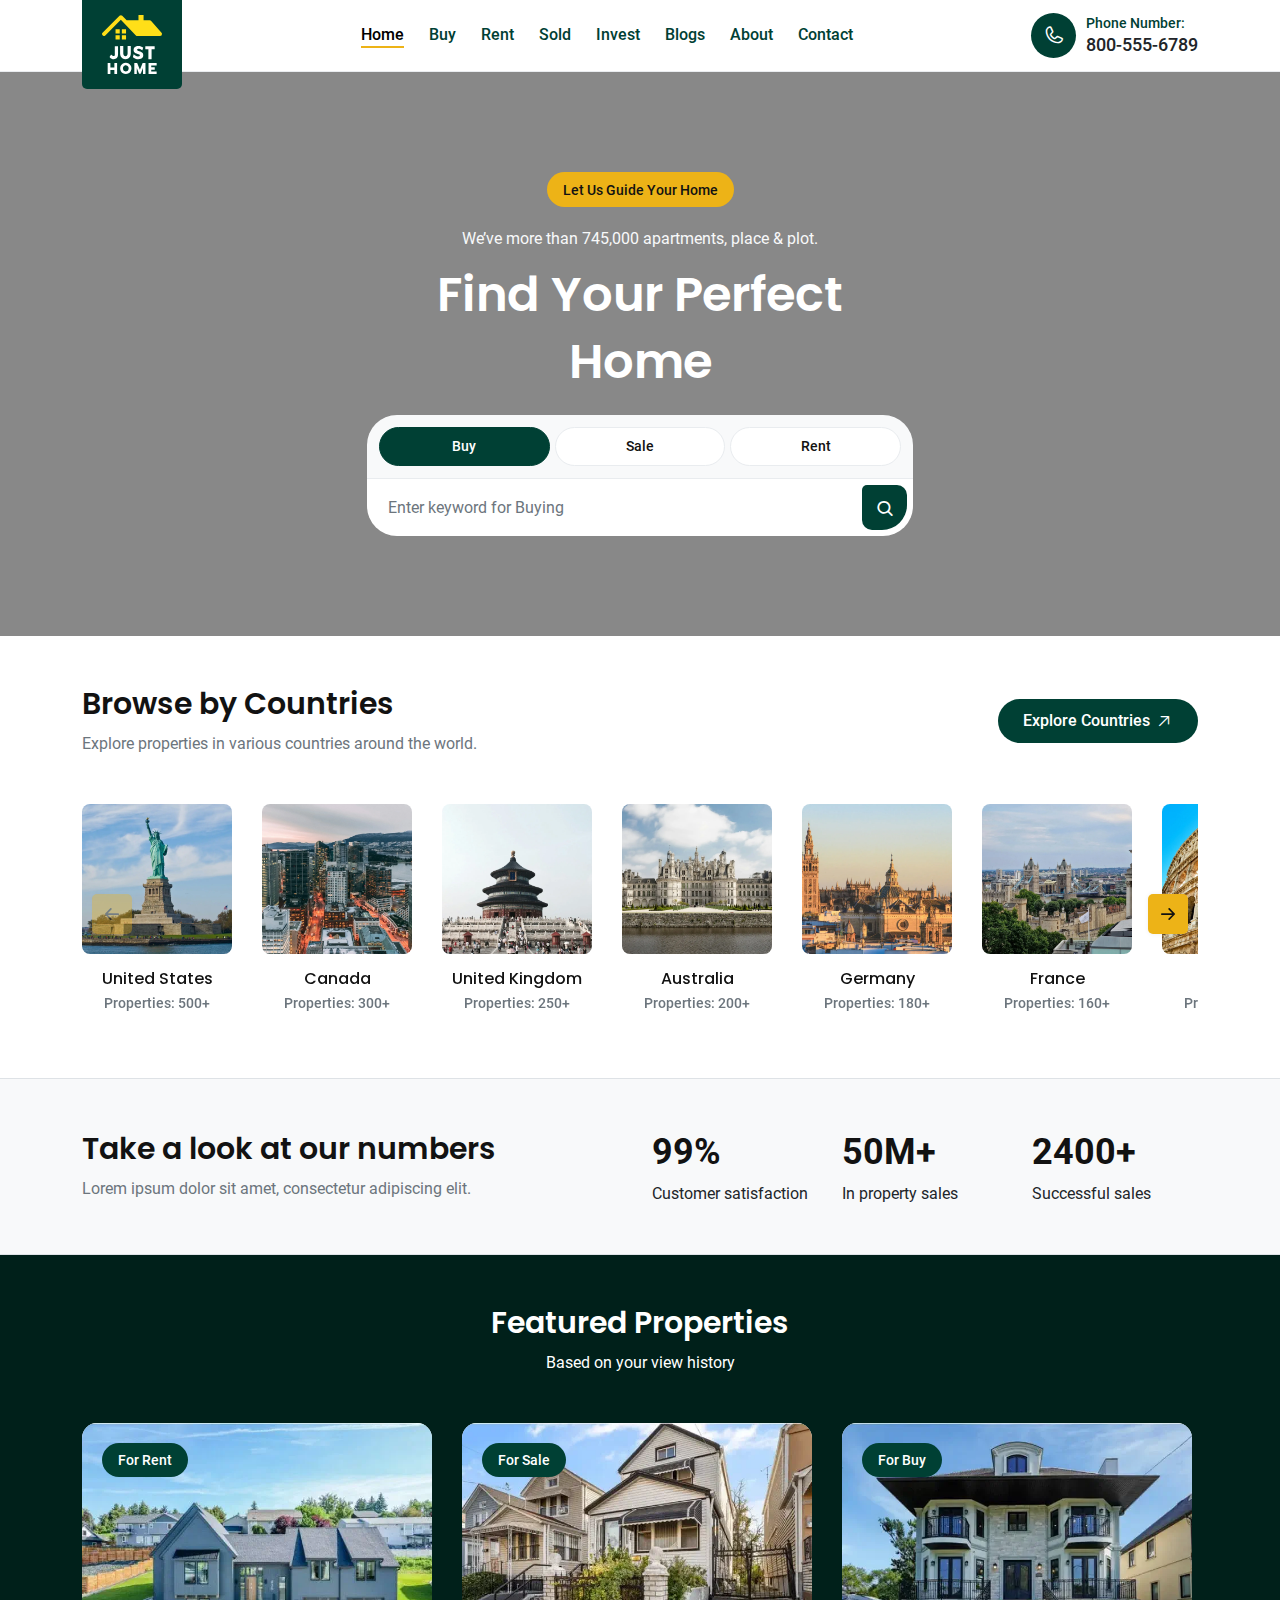
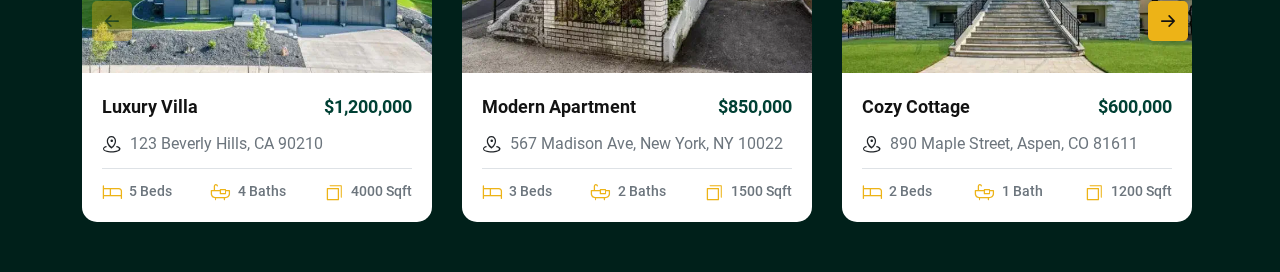
==== index.html @ 891a5279 "first commit" ====
<!DOCTYPE html>
<html lang="en">

<head>
  <meta charset="UTF-8">
  <meta name="viewport" content="width=device-width, initial-scale=1.0">
  <title>Partnerpulse</title>
  <link rel="icon" href="./images/brand/favicon.svg" />
  <!-- phosphor icons -->
  <link rel="stylesheet" type="text/css" href="./plugins/phosphor-icons-2.1.0/regular/style.css">
  <link rel="stylesheet" type="text/css" href="./plugins/phosphor-icons-2.1.0/thin/style.css">
  <link rel="stylesheet" type="text/css" href="./plugins/phosphor-icons-2.1.0/light/style.css">
  <link rel="stylesheet" type="text/css" href="./plugins/phosphor-icons-2.1.0/bold/style.css">
  <link rel="stylesheet" type="text/css" href="./plugins/phosphor-icons-2.1.0/fill/style.css">
  <link rel="stylesheet" type="text/css" href="./plugins/phosphor-icons-2.1.0/duotone/style.css">
  <!-- styling css -->
  <link rel="stylesheet" href="./plugins/bootstrap-5.3.3/bootstrap.min.css" />
  <link rel="stylesheet" href="./plugins/swiper-11.1.4/swiper.min.css" />
  <link rel="stylesheet" href="./plugins/aos-2.0.0/aos.css" />
  <link rel="stylesheet" href="./css/styles.css" />
</head>

<body>
  <!--============================
  =            Header            =
  =============================-->
  <header>
    <nav class="navbar d-block navbar-expand-lg">
      <div class="container-xl justify-content-start gap-3 justify-content-lg-between">
        <a class="navbar-brand" href="index.html">
          <img src="images/brand/logo-dark.svg" alt="Logo">
        </a>
        <div class="menu_offcanvas" id="menu">
          <div class="offcanvas-header d-lg-none">
            <a href="index.html" class="navbar-brand">
              <img src="images/brand/logo.svg" alt="Logo">
            </a>
          </div>
          <div class="navbar-collapse offcanvas-body">
            <ul class="navbar-nav w-100 me-lg-auto">
              <li class="nav-item">
                <a class="nav-link active" href="index.html">Home</a>
              </li>
              <li class="nav-item">
                <a class="nav-link" href="buy.html">Buy</a>
              </li>
              <li class="nav-item">
                <a class="nav-link" href="rent.html">Rent</a>
              </li>
              <li class="nav-item">
                <a class="nav-link" href="sold.html">Sold</a>
              </li>
              <li class="nav-item">
                <a class="nav-link" href="invest.html">Invest</a>
              </li>
              <li class="nav-item">
                <a class="nav-link" href="blogs.html">blogs</a>
              </li>
              <li class="nav-item">
                <a class="nav-link" href="about.html">About</a>
              </li>
              <li class="nav-item">
                <a class="nav-link" href="contact.html">Contact</a>
              </li>
            </ul>
          </div>
        </div>
        <div class="header_contact d-none d-sm-flex ms-lg-0 ms-auto">
          <div class="header_contact_icon">
            <i class="ph ph-phone"></i>
          </div>
          <hgroup>
            <span class="header_contact_slogan">Phone Number:</span>
            <p class="header_contact_number">800-555-6789</p>
          </hgroup>
        </div>
        <button class="navbar-toggler ms-auto ms-sm-0" type="button" data-bs-toggle="offcanvas" data-bs-target="#menu">
          <i class="ph-bold ph-list"></i>
        </button>
      </div>
    </nav>
  </header>
  <!--====  End of Header  ====-->
  <!--==========================
  =            Main            =
  ===========================-->
  <main>
    <section class="hero">
      <div class="container-xl">
        <video class="hero_video" autoplay muted loop>
          <source src="videos/hero_3.mp4" type="video/mp4" />
        </video>
        <div class="row justify-content-center text-center">
          <div class="col-md-6">
            <div class="hero_content">
              <span class="guide">let us guide your home</span>
              <p class="hero_pera">We’ve more than 745,000 apartments, place & plot.</p>
              <h1 class="hero_heading">Find Your Perfect Home</h1>
            </div>
            <div class="brand_types nav nav-tabs">
              <button class="brand_type active" data-bs-toggle="tab" data-bs-target="#buy-tab">Buy</button>
              <button class="brand_type" data-bs-toggle="tab" data-bs-target="#sale-tab">Sale</button>
              <button class="brand_type" data-bs-toggle="tab" data-bs-target="#rent-tab">Rent</button>
            </div>
            <form action="" class="search_bar">
              <div class="input-group tab-content">
                <div class="tab-pane show active" id="buy-tab">
                  <input type="text" class="form-control" placeholder="Enter keyword for Buying" />
                </div>
                <div class="tab-pane" id="sale-tab">
                  <input type="text" class="form-control" placeholder="Enter keyword for Selling" />
                </div>
                <div class="tab-pane" id="rent-tab">
                  <input type="text" class="form-control" placeholder="Enter keyword for Renting" />
                </div>
                <button class="input-group-text">
                  <i class="ph-bold ph-magnifying-glass"></i>
                </button>
              </div>
            </form>
          </div>
        </div>
      </div>
    </section>
    <!-- countries -->
    <section class="countries">
      <div class="container-xl">
        <div class="row gy-4 mb-5 text-center text-md-start align-items-center">
          <div class="col-md-6">
            <h2 class="heading">Browse by Countries</h2>
            <p class="heading_pera">Explore properties in various countries around the world.</p>
          </div>
          <div class="col-md-6 d-flex">
            <a href="#" class="btn me-auto me-md-0 ms-auto">
              <span>Explore Countries</span>
              <i class="ph ph-arrow-up-right"></i>
            </a>
          </div>
        </div>
        <div class="swiper countries_slider">
          <div class="swiper-wrapper">
            <div class="swiper-slide">
              <a href="#" class="country_slide">
                <figure class="country_img">
                  <img src="images/countries/country_1.webp" alt="USA">
                </figure>
                <div class="country_content">
                  <h4 class="country_title webkit_box">United States</h4>
                  <p class="country_properties">Properties: 500+</p>
                </div>
              </a>
            </div>
            <div class="swiper-slide">
              <a href="#" class="country_slide">
                <figure class="country_img">
                  <img src="images/countries/country_2.webp" alt="Canada">
                </figure>
                <div class="country_content">
                  <h4 class="country_title webkit_box">Canada</h4>
                  <p class="country_properties">Properties: 300+</p>
                </div>
              </a>
            </div>
            <div class="swiper-slide">
              <a href="#" class="country_slide">
                <figure class="country_img">
                  <img src="images/countries/country_3.webp" alt="United Kingdom">
                </figure>
                <div class="country_content">
                  <h4 class="country_title webkit_box">United Kingdom</h4>
                  <p class="country_properties">Properties: 250+</p>
                </div>
              </a>
            </div>
            <div class="swiper-slide">
              <a href="#" class="country_slide">
                <figure class="country_img">
                  <img src="images/countries/country_4.webp" alt="Australia">
                </figure>
                <div class="country_content">
                  <h4 class="country_title webkit_box">Australia</h4>
                  <p class="country_properties">Properties: 200+</p>
                </div>
              </a>
            </div>
            <div class="swiper-slide">
              <a href="#" class="country_slide">
                <figure class="country_img">
                  <img src="images/countries/country_5.webp" alt="Germany">
                </figure>
                <div class="country_content">
                  <h4 class="country_title webkit_box">Germany</h4>
                  <p class="country_properties">Properties: 180+</p>
                </div>
              </a>
            </div>
            <div class="swiper-slide">
              <a href="#" class="country_slide">
                <figure class="country_img">
                  <img src="images/countries/country_6.webp" alt="France">
                </figure>
                <div class="country_content">
                  <h4 class="country_title webkit_box">France</h4>
                  <p class="country_properties">Properties: 160+</p>
                </div>
              </a>
            </div>
            <div class="swiper-slide">
              <a href="#" class="country_slide">
                <figure class="country_img">
                  <img src="images/countries/country_7.webp" alt="Spain">
                </figure>
                <div class="country_content">
                  <h4 class="country_title webkit_box">Spain</h4>
                  <p class="country_properties">Properties: 150+</p>
                </div>
              </a>
            </div>
            <div class="swiper-slide">
              <a href="#" class="country_slide">
                <figure class="country_img">
                  <img src="images/countries/country_8.webp" alt="Italy">
                </figure>
                <div class="country_content">
                  <h4 class="country_title webkit_box">Italy</h4>
                  <p class="country_properties">Properties: 140+</p>
                </div>
              </a>
            </div>
            <div class="swiper-slide">
              <a href="#" class="country_slide">
                <figure class="country_img">
                  <img src="images/countries/country_9.webp" alt="Japan">
                </figure>
                <div class="country_content">
                  <h4 class="country_title webkit_box">Japan</h4>
                  <p class="country_properties">Properties: 130+</p>
                </div>
              </a>
            </div>
            <div class="swiper-slide">
              <a href="#" class="country_slide">
                <figure class="country_img">
                  <img src="images/countries/country_10.webp" alt="China">
                </figure>
                <div class="country_content">
                  <h4 class="country_title webkit_box">China</h4>
                  <p class="country_properties">Properties: 120+</p>
                </div>
              </a>
            </div>
          </div>
          <div class="swiper-button-prev arrows"></div>
          <div class="swiper-button-next arrows"></div>
        </div>
      </div>
    </section>
    <!-- Counter -->
    <section class="counter bg-light py-5">
      <div class="container-xl">
        <div class="row gy-5 align-items-center">
          <div class="col-lg-6 text-center text-lg-start">
            <h2 class="heading">Take a look at our numbers</h2>
            <p class="heading_pera">Lorem ipsum dolor sit amet, consectetur adipiscing elit.</p>
          </div>
          <div class="col-lg-6">
            <div class="row gy-4 justify-content-center text-start">
              <div class="col-12 col-sm-6 col-md-4">
                <h5 class="counter-count">99%</h5>
                <p class="counter-type">Customer satisfaction</p>
              </div>
              <div class="col-12 col-sm-6 col-md-4">
                <h5 class="counter-count">50M+</h5>
                <p class="counter-type">In property sales</p>
              </div>
              <div class="col-12 col-sm-6 col-md-4">
                <h5 class="counter-count">2400+</h5>
                <p class="counter-type">Successful sales</p>
              </div>
            </div>
          </div>
        </div>
      </div>
    </section>
    <!-- properties -->
    <section class="properties bg-dark">
      <div class="container-xl">
        <div class="row mb-5 text-center justify-content-center">
          <div class="col-md-6">
            <h2 class="heading text-white">Featured Properties</h2>
            <p class="heading_pera text-white">Based on your view history</p>
          </div>
        </div>
        <div class="swiper properties_slider">
          <div class="swiper-wrapper">
            <div class="swiper-slide">
              <div class="property_card card">
                <figure class="property_img">
                  <img src="images/properties/property_1.webp" alt="Luxury Villa">
                </figure>
                <div class="card-body">
                  <span class="badge">For Rent</span>
                  <div class="property_content d-flex justify-content-between align-items-center gap-2">
                    <h4 class="card-title">Luxury Villa</h4>
                    <span class="property_price">$1,200,000</span>
                  </div>
                  <div class="property_location d-flex align-items-center gap-2">
                    <i class="ph ph-map-pin-area"></i>
                    <p class="webkit_box card-text">123 Beverly Hills, CA 90210</p>
                  </div>
                  <div class="property_detail d-flex justify-content-between">
                    <div class="property_detail_item">
                      <i class="ph ph-bed"></i>
                      <span>5 Beds</span>
                    </div>
                    <div class="property_detail_item">
                      <i class="ph ph-bathtub"></i>
                      <span>4 Baths</span>
                    </div>
                    <div class="property_detail_item">
                      <i class="ph ph-copy-simple"></i>
                      <span>4000 Sqft</span>
                    </div>
                  </div>
                </div>
              </div>
            </div>
            <div class="swiper-slide">
              <div class="property_card card">
                <figure class="property_img">
                  <img src="images/properties/property_2.webp" alt="Modern Apartment">
                </figure>
                <div class="card-body">
                  <span class="badge">For Sale</span>
                  <div class="property_content d-flex justify-content-between align-items-center gap-2">
                    <h4 class="card-title">Modern Apartment</h4>
                    <span class="property_price">$850,000</span>
                  </div>
                  <div class="property_location d-flex align-items-center gap-2">
                    <i class="ph ph-map-pin-area"></i>
                    <p class="webkit_box card-text">567 Madison Ave, New York, NY 10022</p>
                  </div>
                  <div class="property_detail d-flex justify-content-between">
                    <div class="property_detail_item">
                      <i class="ph ph-bed"></i>
                      <span>3 Beds</span>
                    </div>
                    <div class="property_detail_item">
                      <i class="ph ph-bathtub"></i>
                      <span>2 Baths</span>
                    </div>
                    <div class="property_detail_item">
                      <i class="ph ph-copy-simple"></i>
                      <span>1500 Sqft</span>
                    </div>
                  </div>
                </div>
              </div>
            </div>
            <div class="swiper-slide">
              <div class="property_card card">
                <figure class="property_img">
                  <img src="images/properties/property_3.webp" alt="Cozy Cottage">
                </figure>
                <div class="card-body">
                  <span class="badge">For Buy</span>
                  <div class="property_content d-flex justify-content-between align-items-center gap-2">
                    <h4 class="card-title">Cozy Cottage</h4>
                    <span class="property_price">$600,000</span>
                  </div>
                  <div class="property_location d-flex align-items-center gap-2">
                    <i class="ph ph-map-pin-area"></i>
                    <p class="webkit_box card-text">890 Maple Street, Aspen, CO 81611</p>
                  </div>
                  <div class="property_detail d-flex justify-content-between">
                    <div class="property_detail_item">
                      <i class="ph ph-bed"></i>
                      <span>2 Beds</span>
                    </div>
                    <div class="property_detail_item">
                      <i class="ph ph-bathtub"></i>
                      <span>1 Bath</span>
                    </div>
                    <div class="property_detail_item">
                      <i class="ph ph-copy-simple"></i>
                      <span>1200 Sqft</span>
                    </div>
                  </div>
                </div>
              </div>
            </div>
            <div class="swiper-slide">
              <div class="property_card card">
                <figure class="property_img">
                  <img src="images/properties/property_4.webp" alt="Urban Loft">
                </figure>
                <div class="card-body">
                  <span class="badge">For Rent</span>
                  <div class="property_content d-flex justify-content-between align-items-center gap-2">
                    <h4 class="card-title">Urban Loft</h4>
                    <span class="property_price">$950,000</span>
                  </div>
                  <div class="property_location d-flex align-items-center gap-2">
                    <i class="ph ph-map-pin-area"></i>
                    <p class="webkit_box card-text">456 Elm Street, Chicago, IL 60614</p>
                  </div>
                  <div class="property_detail d-flex justify-content-between">
                    <div class="property_detail_item">
                      <i class="ph ph-bed"></i>
                      <span>4 Beds</span>
                    </div>
                    <div class="property_detail_item">
                      <i class="ph ph-bathtub"></i>
                      <span>3 Baths</span>
                    </div>
                    <div class="property_detail_item">
                      <i class="ph ph-copy-simple"></i>
                      <span>2100 Sqft</span>
                    </div>
                  </div>
                </div>
              </div>
            </div>
            <div class="swiper-slide">
              <div class="property_card card">
                <figure class="property_img">
                  <img src="images/properties/property_5.webp" alt="Suburban House">
                </figure>
                <div class="card-body">
                  <span class="badge">For Sale</span>
                  <div class="property_content d-flex justify-content-between align-items-center gap-2">
                    <h4 class="card-title">Suburban House</h4>
                    <span class="property_price">$700,000</span>
                  </div>
                  <div class="property_location d-flex align-items-center gap-2">
                    <i class="ph ph-map-pin-area"></i>
                    <p class="webkit_box card-text">789 Pine Lane, Seattle, WA 98101</p>
                  </div>
                  <div class="property_detail d-flex justify-content-between">
                    <div class="property_detail_item">
                      <i class="ph ph-bed"></i>
                      <span>3 Beds</span>
                    </div>
                    <div class="property_detail_item">
                      <i class="ph ph-bathtub"></i>
                      <span>2 Baths</span>
                    </div>
                    <div class="property_detail_item">
                      <i class="ph ph-copy-simple"></i>
                      <span>1600 Sqft</span>
                    </div>
                  </div>
                </div>
              </div>
            </div>
            <div class="swiper-slide">
              <div class="property_card card">
                <figure class="property_img">
                  <img src="images/properties/property_6.webp" alt="Beachfront Condo">
                </figure>
                <div class="card-body">
                  <span class="badge">For Buy</span>
                  <div class="property_content d-flex justify-content-between align-items-center gap-2">
                    <h4 class="card-title">Beachfront Condo</h4>
                    <span class="property_price">$2,500,000</span>
                  </div>
                  <div class="property_location d-flex align-items-center gap-2">
                    <i class="ph ph-map-pin-area"></i>
                    <p class="webkit_box card-text">101 Ocean Drive, Miami Beach, FL 33139</p>
                  </div>
                  <div class="property_detail d-flex justify-content-between">
                    <div class="property_detail_item">
                      <i class="ph ph-bed"></i>
                      <span>3 Beds</span>
                    </div>
                    <div class="property_detail_item">
                      <i class="ph ph-bathtub"></i>
                      <span>3 Baths</span>
                    </div>
                    <div class="property_detail_item">
                      <i class="ph ph-copy-simple"></i>
                      <span>2200 Sqft</span>
                    </div>
                  </div>
                </div>
              </div>
            </div>
          </div>
          <div class="swiper-button-next arrows"></div>
          <div class="swiper-button-prev arrows"></div>
        </div>
      </div>
    </section>
  </main>
  <!--====  End of Main  ====-->
  <!--============================
  =            Footer            =
  =============================-->
  <!--====  End of Footer  ====-->
  <script type="text/javascript" src="./plugins/jquery-3.7.1/jquery.min.js"></script>
  <script type="text/javascript" src="./plugins/swiper-11.1.4/swiper.min.js"></script>
  <script type="text/javascript" src="./plugins/bootstrap-5.3.3/bootstrap.bundle.min.js"></script>
  <script type="text/javascript" src="./js/script.js"></script>
</body>

</html>
---- plugins/phosphor-icons-2.1.0/regular/style.css ----
@font-face {
  font-family: "Phosphor";
  src:
    url("./Phosphor.woff2") format("woff2"),
    url("./Phosphor.woff") format("woff"),
    url("./Phosphor.ttf") format("truetype"),
    url("./Phosphor.svg#Phosphor") format("svg");
  font-weight: normal;
  font-style: normal;
  font-display: block;
}

.ph {
  /* use !important to prevent issues with browser extensions that change fonts */
  font-family: "Phosphor" !important;
  speak: never;
  font-style: normal;
  font-weight: normal;
  font-variant: normal;
  text-transform: none;
  line-height: 1;

  /* Enable Ligatures ================ */
  letter-spacing: 0;
  -webkit-font-feature-settings: "liga";
  -moz-font-feature-settings: "liga=1";
  -moz-font-feature-settings: "liga";
  -ms-font-feature-settings: "liga" 1;
  font-feature-settings: "liga";
  -webkit-font-variant-ligatures: discretionary-ligatures;
  font-variant-ligatures: discretionary-ligatures;

  /* Better Font Rendering =========== */
  -webkit-font-smoothing: antialiased;
  -moz-osx-font-smoothing: grayscale;
}

.ph.ph-acorn:before {
  content: "\eb9a";
}
.ph.ph-address-book:before {
  content: "\e6f8";
}
.ph.ph-address-book-tabs:before {
  content: "\ee4e";
}
.ph.ph-air-traffic-control:before {
  content: "\ecd8";
}
.ph.ph-airplane:before {
  content: "\e002";
}
.ph.ph-airplane-in-flight:before {
  content: "\e4fe";
}
.ph.ph-airplane-landing:before {
  content: "\e502";
}
.ph.ph-airplane-takeoff:before {
  content: "\e504";
}
.ph.ph-airplane-taxiing:before {
  content: "\e500";
}
.ph.ph-airplane-tilt:before {
  content: "\e5d6";
}
.ph.ph-airplay:before {
  content: "\e004";
}
.ph.ph-alarm:before {
  content: "\e006";
}
.ph.ph-alien:before {
  content: "\e8a6";
}
.ph.ph-align-bottom:before {
  content: "\e506";
}
.ph.ph-align-bottom-simple:before {
  content: "\eb0c";
}
.ph.ph-align-center-horizontal:before {
  content: "\e50a";
}
.ph.ph-align-center-horizontal-simple:before {
  content: "\eb0e";
}
.ph.ph-align-center-vertical:before {
  content: "\e50c";
}
.ph.ph-align-center-vertical-simple:before {
  content: "\eb10";
}
.ph.ph-align-left:before {
  content: "\e50e";
}
.ph.ph-align-left-simple:before {
  content: "\eaee";
}
.ph.ph-align-right:before {
  content: "\e510";
}
.ph.ph-align-right-simple:before {
  content: "\eb12";
}
.ph.ph-align-top:before {
  content: "\e512";
}
.ph.ph-align-top-simple:before {
  content: "\eb14";
}
.ph.ph-amazon-logo:before {
  content: "\e96c";
}
.ph.ph-ambulance:before {
  content: "\e572";
}
.ph.ph-anchor:before {
  content: "\e514";
}
.ph.ph-anchor-simple:before {
  content: "\e5d8";
}
.ph.ph-android-logo:before {
  content: "\e008";
}
.ph.ph-angle:before {
  content: "\e7bc";
}
.ph.ph-angular-logo:before {
  content: "\eb80";
}
.ph.ph-aperture:before {
  content: "\e00a";
}
.ph.ph-app-store-logo:before {
  content: "\e974";
}
.ph.ph-app-window:before {
  content: "\e5da";
}
.ph.ph-apple-logo:before {
  content: "\e516";
}
.ph.ph-apple-podcasts-logo:before {
  content: "\eb96";
}
.ph.ph-approximate-equals:before {
  content: "\edaa";
}
.ph.ph-archive:before {
  content: "\e00c";
}
.ph.ph-armchair:before {
  content: "\e012";
}
.ph.ph-arrow-arc-left:before {
  content: "\e014";
}
.ph.ph-arrow-arc-right:before {
  content: "\e016";
}
.ph.ph-arrow-bend-double-up-left:before {
  content: "\e03a";
}
.ph.ph-arrow-bend-double-up-right:before {
  content: "\e03c";
}
.ph.ph-arrow-bend-down-left:before {
  content: "\e018";
}
.ph.ph-arrow-bend-down-right:before {
  content: "\e01a";
}
.ph.ph-arrow-bend-left-down:before {
  content: "\e01c";
}
.ph.ph-arrow-bend-left-up:before {
  content: "\e01e";
}
.ph.ph-arrow-bend-right-down:before {
  content: "\e020";
}
.ph.ph-arrow-bend-right-up:before {
  content: "\e022";
}
.ph.ph-arrow-bend-up-left:before {
  content: "\e024";
}
.ph.ph-arrow-bend-up-right:before {
  content: "\e026";
}
.ph.ph-arrow-circle-down:before {
  content: "\e028";
}
.ph.ph-arrow-circle-down-left:before {
  content: "\e02a";
}
.ph.ph-arrow-circle-down-right:before {
  content: "\e02c";
}
.ph.ph-arrow-circle-left:before {
  content: "\e05a";
}
.ph.ph-arrow-circle-right:before {
  content: "\e02e";
}
.ph.ph-arrow-circle-up:before {
  content: "\e030";
}
.ph.ph-arrow-circle-up-left:before {
  content: "\e032";
}
.ph.ph-arrow-circle-up-right:before {
  content: "\e034";
}
.ph.ph-arrow-clockwise:before {
  content: "\e036";
}
.ph.ph-arrow-counter-clockwise:before {
  content: "\e038";
}
.ph.ph-arrow-down:before {
  content: "\e03e";
}
.ph.ph-arrow-down-left:before {
  content: "\e040";
}
.ph.ph-arrow-down-right:before {
  content: "\e042";
}
.ph.ph-arrow-elbow-down-left:before {
  content: "\e044";
}
.ph.ph-arrow-elbow-down-right:before {
  content: "\e046";
}
.ph.ph-arrow-elbow-left:before {
  content: "\e048";
}
.ph.ph-arrow-elbow-left-down:before {
  content: "\e04a";
}
.ph.ph-arrow-elbow-left-up:before {
  content: "\e04c";
}
.ph.ph-arrow-elbow-right:before {
  content: "\e04e";
}
.ph.ph-arrow-elbow-right-down:before {
  content: "\e050";
}
.ph.ph-arrow-elbow-right-up:before {
  content: "\e052";
}
.ph.ph-arrow-elbow-up-left:before {
  content: "\e054";
}
.ph.ph-arrow-elbow-up-right:before {
  content: "\e056";
}
.ph.ph-arrow-fat-down:before {
  content: "\e518";
}
.ph.ph-arrow-fat-left:before {
  content: "\e51a";
}
.ph.ph-arrow-fat-line-down:before {
  content: "\e51c";
}
.ph.ph-arrow-fat-line-left:before {
  content: "\e51e";
}
.ph.ph-arrow-fat-line-right:before {
  content: "\e520";
}
.ph.ph-arrow-fat-line-up:before {
  content: "\e522";
}
.ph.ph-arrow-fat-lines-down:before {
  content: "\e524";
}
.ph.ph-arrow-fat-lines-left:before {
  content: "\e526";
}
.ph.ph-arrow-fat-lines-right:before {
  content: "\e528";
}
.ph.ph-arrow-fat-lines-up:before {
  content: "\e52a";
}
.ph.ph-arrow-fat-right:before {
  content: "\e52c";
}
.ph.ph-arrow-fat-up:before {
  content: "\e52e";
}
.ph.ph-arrow-left:before {
  content: "\e058";
}
.ph.ph-arrow-line-down:before {
  content: "\e05c";
}
.ph.ph-arrow-line-down-left:before {
  content: "\e05e";
}
.ph.ph-arrow-line-down-right:before {
  content: "\e060";
}
.ph.ph-arrow-line-left:before {
  content: "\e062";
}
.ph.ph-arrow-line-right:before {
  content: "\e064";
}
.ph.ph-arrow-line-up:before {
  content: "\e066";
}
.ph.ph-arrow-line-up-left:before {
  content: "\e068";
}
.ph.ph-arrow-line-up-right:before {
  content: "\e06a";
}
.ph.ph-arrow-right:before {
  content: "\e06c";
}
.ph.ph-arrow-square-down:before {
  content: "\e06e";
}
.ph.ph-arrow-square-down-left:before {
  content: "\e070";
}
.ph.ph-arrow-square-down-right:before {
  content: "\e072";
}
.ph.ph-arrow-square-in:before {
  content: "\e5dc";
}
.ph.ph-arrow-square-left:before {
  content: "\e074";
}
.ph.ph-arrow-square-out:before {
  content: "\e5de";
}
.ph.ph-arrow-square-right:before {
  content: "\e076";
}
.ph.ph-arrow-square-up:before {
  content: "\e078";
}
.ph.ph-arrow-square-up-left:before {
  content: "\e07a";
}
.ph.ph-arrow-square-up-right:before {
  content: "\e07c";
}
.ph.ph-arrow-u-down-left:before {
  content: "\e07e";
}
.ph.ph-arrow-u-down-right:before {
  content: "\e080";
}
.ph.ph-arrow-u-left-down:before {
  content: "\e082";
}
.ph.ph-arrow-u-left-up:before {
  content: "\e084";
}
.ph.ph-arrow-u-right-down:before {
  content: "\e086";
}
.ph.ph-arrow-u-right-up:before {
  content: "\e088";
}
.ph.ph-arrow-u-up-left:before {
  content: "\e08a";
}
.ph.ph-arrow-u-up-right:before {
  content: "\e08c";
}
.ph.ph-arrow-up:before {
  content: "\e08e";
}
.ph.ph-arrow-up-left:before {
  content: "\e090";
}
.ph.ph-arrow-up-right:before {
  content: "\e092";
}
.ph.ph-arrows-clockwise:before {
  content: "\e094";
}
.ph.ph-arrows-counter-clockwise:before {
  content: "\e096";
}
.ph.ph-arrows-down-up:before {
  content: "\e098";
}
.ph.ph-arrows-horizontal:before {
  content: "\eb06";
}
.ph.ph-arrows-in:before {
  content: "\e09a";
}
.ph.ph-arrows-in-cardinal:before {
  content: "\e09c";
}
.ph.ph-arrows-in-line-horizontal:before {
  content: "\e530";
}
.ph.ph-arrows-in-line-vertical:before {
  content: "\e532";
}
.ph.ph-arrows-in-simple:before {
  content: "\e09e";
}
.ph.ph-arrows-left-right:before {
  content: "\e0a0";
}
.ph.ph-arrows-merge:before {
  content: "\ed3e";
}
.ph.ph-arrows-out:before {
  content: "\e0a2";
}
.ph.ph-arrows-out-cardinal:before {
  content: "\e0a4";
}
.ph.ph-arrows-out-line-horizontal:before {
  content: "\e534";
}
.ph.ph-arrows-out-line-vertical:before {
  content: "\e536";
}
.ph.ph-arrows-out-simple:before {
  content: "\e0a6";
}
.ph.ph-arrows-split:before {
  content: "\ed3c";
}
.ph.ph-arrows-vertical:before {
  content: "\eb04";
}
.ph.ph-article:before {
  content: "\e0a8";
}
.ph.ph-article-medium:before {
  content: "\e5e0";
}
.ph.ph-article-ny-times:before {
  content: "\e5e2";
}
.ph.ph-asclepius:before {
  content: "\ee34";
}
.ph.ph-caduceus:before {
  content: "\ee34";
}
.ph.ph-asterisk:before {
  content: "\e0aa";
}
.ph.ph-asterisk-simple:before {
  content: "\e832";
}
.ph.ph-at:before {
  content: "\e0ac";
}
.ph.ph-atom:before {
  content: "\e5e4";
}
.ph.ph-avocado:before {
  content: "\ee04";
}
.ph.ph-axe:before {
  content: "\e9fc";
}
.ph.ph-baby:before {
  content: "\e774";
}
.ph.ph-baby-carriage:before {
  content: "\e818";
}
.ph.ph-backpack:before {
  content: "\e922";
}
.ph.ph-backspace:before {
  content: "\e0ae";
}
.ph.ph-bag:before {
  content: "\e0b0";
}
.ph.ph-bag-simple:before {
  content: "\e5e6";
}
.ph.ph-balloon:before {
  content: "\e76c";
}
.ph.ph-bandaids:before {
  content: "\e0b2";
}
.ph.ph-bank:before {
  content: "\e0b4";
}
.ph.ph-barbell:before {
  content: "\e0b6";
}
.ph.ph-barcode:before {
  content: "\e0b8";
}
.ph.ph-barn:before {
  content: "\ec72";
}
.ph.ph-barricade:before {
  content: "\e948";
}
.ph.ph-baseball:before {
  content: "\e71a";
}
.ph.ph-baseball-cap:before {
  content: "\ea28";
}
.ph.ph-baseball-helmet:before {
  content: "\ee4a";
}
.ph.ph-basket:before {
  content: "\e964";
}
.ph.ph-basketball:before {
  content: "\e724";
}
.ph.ph-bathtub:before {
  content: "\e81e";
}
.ph.ph-battery-charging:before {
  content: "\e0ba";
}
.ph.ph-battery-charging-vertical:before {
  content: "\e0bc";
}
.ph.ph-battery-empty:before {
  content: "\e0be";
}
.ph.ph-battery-full:before {
  content: "\e0c0";
}
.ph.ph-battery-high:before {
  content: "\e0c2";
}
.ph.ph-battery-low:before {
  content: "\e0c4";
}
.ph.ph-battery-medium:before {
  content: "\e0c6";
}
.ph.ph-battery-plus:before {
  content: "\e808";
}
.ph.ph-battery-plus-vertical:before {
  content: "\ec50";
}
.ph.ph-battery-vertical-empty:before {
  content: "\e7c6";
}
.ph.ph-battery-vertical-full:before {
  content: "\e7c4";
}
.ph.ph-battery-vertical-high:before {
  content: "\e7c2";
}
.ph.ph-battery-vertical-low:before {
  content: "\e7be";
}
.ph.ph-battery-vertical-medium:before {
  content: "\e7c0";
}
.ph.ph-battery-warning:before {
  content: "\e0c8";
}
.ph.ph-battery-warning-vertical:before {
  content: "\e0ca";
}
.ph.ph-beach-ball:before {
  content: "\ed24";
}
.ph.ph-beanie:before {
  content: "\ea2a";
}
.ph.ph-bed:before {
  content: "\e0cc";
}
.ph.ph-beer-bottle:before {
  content: "\e7b0";
}
.ph.ph-beer-stein:before {
  content: "\eb62";
}
.ph.ph-behance-logo:before {
  content: "\e7f4";
}
.ph.ph-bell:before {
  content: "\e0ce";
}
.ph.ph-bell-ringing:before {
  content: "\e5e8";
}
.ph.ph-bell-simple:before {
  content: "\e0d0";
}
.ph.ph-bell-simple-ringing:before {
  content: "\e5ea";
}
.ph.ph-bell-simple-slash:before {
  content: "\e0d2";
}
.ph.ph-bell-simple-z:before {
  content: "\e5ec";
}
.ph.ph-bell-slash:before {
  content: "\e0d4";
}
.ph.ph-bell-z:before {
  content: "\e5ee";
}
.ph.ph-belt:before {
  content: "\ea2c";
}
.ph.ph-bezier-curve:before {
  content: "\eb00";
}
.ph.ph-bicycle:before {
  content: "\e0d6";
}
.ph.ph-binary:before {
  content: "\ee60";
}
.ph.ph-binoculars:before {
  content: "\ea64";
}
.ph.ph-biohazard:before {
  content: "\e9e0";
}
.ph.ph-bird:before {
  content: "\e72c";
}
.ph.ph-blueprint:before {
  content: "\eda0";
}
.ph.ph-bluetooth:before {
  content: "\e0da";
}
.ph.ph-bluetooth-connected:before {
  content: "\e0dc";
}
.ph.ph-bluetooth-slash:before {
  content: "\e0de";
}
.ph.ph-bluetooth-x:before {
  content: "\e0e0";
}
.ph.ph-boat:before {
  content: "\e786";
}
.ph.ph-bomb:before {
  content: "\ee0a";
}
.ph.ph-bone:before {
  content: "\e7f2";
}
.ph.ph-book:before {
  content: "\e0e2";
}
.ph.ph-book-bookmark:before {
  content: "\e0e4";
}
.ph.ph-book-open:before {
  content: "\e0e6";
}
.ph.ph-book-open-text:before {
  content: "\e8f2";
}
.ph.ph-book-open-user:before {
  content: "\ede0";
}
.ph.ph-bookmark:before {
  content: "\e0e8";
}
.ph.ph-bookmark-simple:before {
  content: "\e0ea";
}
.ph.ph-bookmarks:before {
  content: "\e0ec";
}
.ph.ph-bookmarks-simple:before {
  content: "\e5f0";
}
.ph.ph-books:before {
  content: "\e758";
}
.ph.ph-boot:before {
  content: "\ecca";
}
.ph.ph-boules:before {
  content: "\e722";
}
.ph.ph-bounding-box:before {
  content: "\e6ce";
}
.ph.ph-bowl-food:before {
  content: "\eaa4";
}
.ph.ph-bowl-steam:before {
  content: "\e8e4";
}
.ph.ph-bowling-ball:before {
  content: "\ea34";
}
.ph.ph-box-arrow-down:before {
  content: "\e00e";
}
.ph.ph-archive-box:before {
  content: "\e00e";
}
.ph.ph-box-arrow-up:before {
  content: "\ee54";
}
.ph.ph-boxing-glove:before {
  content: "\ea36";
}
.ph.ph-brackets-angle:before {
  content: "\e862";
}
.ph.ph-brackets-curly:before {
  content: "\e860";
}
.ph.ph-brackets-round:before {
  content: "\e864";
}
.ph.ph-brackets-square:before {
  content: "\e85e";
}
.ph.ph-brain:before {
  content: "\e74e";
}
.ph.ph-brandy:before {
  content: "\e6b4";
}
.ph.ph-bread:before {
  content: "\e81c";
}
.ph.ph-bridge:before {
  content: "\ea68";
}
.ph.ph-briefcase:before {
  content: "\e0ee";
}
.ph.ph-briefcase-metal:before {
  content: "\e5f2";
}
.ph.ph-broadcast:before {
  content: "\e0f2";
}
.ph.ph-broom:before {
  content: "\ec54";
}
.ph.ph-browser:before {
  content: "\e0f4";
}
.ph.ph-browsers:before {
  content: "\e0f6";
}
.ph.ph-bug:before {
  content: "\e5f4";
}
.ph.ph-bug-beetle:before {
  content: "\e5f6";
}
.ph.ph-bug-droid:before {
  content: "\e5f8";
}
.ph.ph-building:before {
  content: "\e100";
}
.ph.ph-building-apartment:before {
  content: "\e0fe";
}
.ph.ph-building-office:before {
  content: "\e0ff";
}
.ph.ph-buildings:before {
  content: "\e102";
}
.ph.ph-bulldozer:before {
  content: "\ec6c";
}
.ph.ph-bus:before {
  content: "\e106";
}
.ph.ph-butterfly:before {
  content: "\ea6e";
}
.ph.ph-cable-car:before {
  content: "\e49c";
}
.ph.ph-cactus:before {
  content: "\e918";
}
.ph.ph-cake:before {
  content: "\e780";
}
.ph.ph-calculator:before {
  content: "\e538";
}
.ph.ph-calendar:before {
  content: "\e108";
}
.ph.ph-calendar-blank:before {
  content: "\e10a";
}
.ph.ph-calendar-check:before {
  content: "\e712";
}
.ph.ph-calendar-dot:before {
  content: "\e7b2";
}
.ph.ph-calendar-dots:before {
  content: "\e7b4";
}
.ph.ph-calendar-heart:before {
  content: "\e8b0";
}
.ph.ph-calendar-minus:before {
  content: "\ea14";
}
.ph.ph-calendar-plus:before {
  content: "\e714";
}
.ph.ph-calendar-slash:before {
  content: "\ea12";
}
.ph.ph-calendar-star:before {
  content: "\e8b2";
}
.ph.ph-calendar-x:before {
  content: "\e10c";
}
.ph.ph-call-bell:before {
  content: "\e7de";
}
.ph.ph-camera:before {
  content: "\e10e";
}
.ph.ph-camera-plus:before {
  content: "\ec58";
}
.ph.ph-camera-rotate:before {
  content: "\e7a4";
}
.ph.ph-camera-slash:before {
  content: "\e110";
}
.ph.ph-campfire:before {
  content: "\e9d8";
}
.ph.ph-car:before {
  content: "\e112";
}
.ph.ph-car-battery:before {
  content: "\ee30";
}
.ph.ph-car-profile:before {
  content: "\e8cc";
}
.ph.ph-car-simple:before {
  content: "\e114";
}
.ph.ph-cardholder:before {
  content: "\e5fa";
}
.ph.ph-cards:before {
  content: "\e0f8";
}
.ph.ph-cards-three:before {
  content: "\ee50";
}
.ph.ph-caret-circle-double-down:before {
  content: "\e116";
}
.ph.ph-caret-circle-double-left:before {
  content: "\e118";
}
.ph.ph-caret-circle-double-right:before {
  content: "\e11a";
}
.ph.ph-caret-circle-double-up:before {
  content: "\e11c";
}
.ph.ph-caret-circle-down:before {
  content: "\e11e";
}
.ph.ph-caret-circle-left:before {
  content: "\e120";
}
.ph.ph-caret-circle-right:before {
  content: "\e122";
}
.ph.ph-caret-circle-up:before {
  content: "\e124";
}
.ph.ph-caret-circle-up-down:before {
  content: "\e13e";
}
.ph.ph-caret-double-down:before {
  content: "\e126";
}
.ph.ph-caret-double-left:before {
  content: "\e128";
}
.ph.ph-caret-double-right:before {
  content: "\e12a";
}
.ph.ph-caret-double-up:before {
  content: "\e12c";
}
.ph.ph-caret-down:before {
  content: "\e136";
}
.ph.ph-caret-left:before {
  content: "\e138";
}
.ph.ph-caret-line-down:before {
  content: "\e134";
}
.ph.ph-caret-line-left:before {
  content: "\e132";
}
.ph.ph-caret-line-right:before {
  content: "\e130";
}
.ph.ph-caret-line-up:before {
  content: "\e12e";
}
.ph.ph-caret-right:before {
  content: "\e13a";
}
.ph.ph-caret-up:before {
  content: "\e13c";
}
.ph.ph-caret-up-down:before {
  content: "\e140";
}
.ph.ph-carrot:before {
  content: "\ed38";
}
.ph.ph-cash-register:before {
  content: "\ed80";
}
.ph.ph-cassette-tape:before {
  content: "\ed2e";
}
.ph.ph-castle-turret:before {
  content: "\e9d0";
}
.ph.ph-cat:before {
  content: "\e748";
}
.ph.ph-cell-signal-full:before {
  content: "\e142";
}
.ph.ph-cell-signal-high:before {
  content: "\e144";
}
.ph.ph-cell-signal-low:before {
  content: "\e146";
}
.ph.ph-cell-signal-medium:before {
  content: "\e148";
}
.ph.ph-cell-signal-none:before {
  content: "\e14a";
}
.ph.ph-cell-signal-slash:before {
  content: "\e14c";
}
.ph.ph-cell-signal-x:before {
  content: "\e14e";
}
.ph.ph-cell-tower:before {
  content: "\ebaa";
}
.ph.ph-certificate:before {
  content: "\e766";
}
.ph.ph-chair:before {
  content: "\e950";
}
.ph.ph-chalkboard:before {
  content: "\e5fc";
}
.ph.ph-chalkboard-simple:before {
  content: "\e5fe";
}
.ph.ph-chalkboard-teacher:before {
  content: "\e600";
}
.ph.ph-champagne:before {
  content: "\eaca";
}
.ph.ph-charging-station:before {
  content: "\e8d0";
}
.ph.ph-chart-bar:before {
  content: "\e150";
}
.ph.ph-chart-bar-horizontal:before {
  content: "\e152";
}
.ph.ph-chart-donut:before {
  content: "\eaa6";
}
.ph.ph-chart-line:before {
  content: "\e154";
}
.ph.ph-chart-line-down:before {
  content: "\e8b6";
}
.ph.ph-chart-line-up:before {
  content: "\e156";
}
.ph.ph-chart-pie:before {
  content: "\e158";
}
.ph.ph-chart-pie-slice:before {
  content: "\e15a";
}
.ph.ph-chart-polar:before {
  content: "\eaa8";
}
.ph.ph-chart-scatter:before {
  content: "\eaac";
}
.ph.ph-chat:before {
  content: "\e15c";
}
.ph.ph-chat-centered:before {
  content: "\e160";
}
.ph.ph-chat-centered-dots:before {
  content: "\e164";
}
.ph.ph-chat-centered-slash:before {
  content: "\e162";
}
.ph.ph-chat-centered-text:before {
  content: "\e166";
}
.ph.ph-chat-circle:before {
  content: "\e168";
}
.ph.ph-chat-circle-dots:before {
  content: "\e16c";
}
.ph.ph-chat-circle-slash:before {
  content: "\e16a";
}
.ph.ph-chat-circle-text:before {
  content: "\e16e";
}
.ph.ph-chat-dots:before {
  content: "\e170";
}
.ph.ph-chat-slash:before {
  content: "\e15e";
}
.ph.ph-chat-teardrop:before {
  content: "\e172";
}
.ph.ph-chat-teardrop-dots:before {
  content: "\e176";
}
.ph.ph-chat-teardrop-slash:before {
  content: "\e174";
}
.ph.ph-chat-teardrop-text:before {
  content: "\e178";
}
.ph.ph-chat-text:before {
  content: "\e17a";
}
.ph.ph-chats:before {
  content: "\e17c";
}
.ph.ph-chats-circle:before {
  content: "\e17e";
}
.ph.ph-chats-teardrop:before {
  content: "\e180";
}
.ph.ph-check:before {
  content: "\e182";
}
.ph.ph-check-circle:before {
  content: "\e184";
}
.ph.ph-check-fat:before {
  content: "\eba6";
}
.ph.ph-check-square:before {
  content: "\e186";
}
.ph.ph-check-square-offset:before {
  content: "\e188";
}
.ph.ph-checkerboard:before {
  content: "\e8c4";
}
.ph.ph-checks:before {
  content: "\e53a";
}
.ph.ph-cheers:before {
  content: "\ea4a";
}
.ph.ph-cheese:before {
  content: "\e9fe";
}
.ph.ph-chef-hat:before {
  content: "\ed8e";
}
.ph.ph-cherries:before {
  content: "\e830";
}
.ph.ph-church:before {
  content: "\ecea";
}
.ph.ph-cigarette:before {
  content: "\ed90";
}
.ph.ph-cigarette-slash:before {
  content: "\ed92";
}
.ph.ph-circle:before {
  content: "\e18a";
}
.ph.ph-circle-dashed:before {
  content: "\e602";
}
.ph.ph-circle-half:before {
  content: "\e18c";
}
.ph.ph-circle-half-tilt:before {
  content: "\e18e";
}
.ph.ph-circle-notch:before {
  content: "\eb44";
}
.ph.ph-circles-four:before {
  content: "\e190";
}
.ph.ph-circles-three:before {
  content: "\e192";
}
.ph.ph-circles-three-plus:before {
  content: "\e194";
}
.ph.ph-circuitry:before {
  content: "\e9c2";
}
.ph.ph-city:before {
  content: "\ea6a";
}
.ph.ph-clipboard:before {
  content: "\e196";
}
.ph.ph-clipboard-text:before {
  content: "\e198";
}
.ph.ph-clock:before {
  content: "\e19a";
}
.ph.ph-clock-afternoon:before {
  content: "\e19c";
}
.ph.ph-clock-clockwise:before {
  content: "\e19e";
}
.ph.ph-clock-countdown:before {
  content: "\ed2c";
}
.ph.ph-clock-counter-clockwise:before {
  content: "\e1a0";
}
.ph.ph-clock-user:before {
  content: "\edec";
}
.ph.ph-closed-captioning:before {
  content: "\e1a4";
}
.ph.ph-cloud:before {
  content: "\e1aa";
}
.ph.ph-cloud-arrow-down:before {
  content: "\e1ac";
}
.ph.ph-cloud-arrow-up:before {
  content: "\e1ae";
}
.ph.ph-cloud-check:before {
  content: "\e1b0";
}
.ph.ph-cloud-fog:before {
  content: "\e53c";
}
.ph.ph-cloud-lightning:before {
  content: "\e1b2";
}
.ph.ph-cloud-moon:before {
  content: "\e53e";
}
.ph.ph-cloud-rain:before {
  content: "\e1b4";
}
.ph.ph-cloud-slash:before {
  content: "\e1b6";
}
.ph.ph-cloud-snow:before {
  content: "\e1b8";
}
.ph.ph-cloud-sun:before {
  content: "\e540";
}
.ph.ph-cloud-warning:before {
  content: "\ea98";
}
.ph.ph-cloud-x:before {
  content: "\ea96";
}
.ph.ph-clover:before {
  content: "\edc8";
}
.ph.ph-club:before {
  content: "\e1ba";
}
.ph.ph-coat-hanger:before {
  content: "\e7fe";
}
.ph.ph-coda-logo:before {
  content: "\e7ce";
}
.ph.ph-code:before {
  content: "\e1bc";
}
.ph.ph-code-block:before {
  content: "\eafe";
}
.ph.ph-code-simple:before {
  content: "\e1be";
}
.ph.ph-codepen-logo:before {
  content: "\e978";
}
.ph.ph-codesandbox-logo:before {
  content: "\ea06";
}
.ph.ph-coffee:before {
  content: "\e1c2";
}
.ph.ph-coffee-bean:before {
  content: "\e1c0";
}
.ph.ph-coin:before {
  content: "\e60e";
}
.ph.ph-coin-vertical:before {
  content: "\eb48";
}
.ph.ph-coins:before {
  content: "\e78e";
}
.ph.ph-columns:before {
  content: "\e546";
}
.ph.ph-columns-plus-left:before {
  content: "\e544";
}
.ph.ph-columns-plus-right:before {
  content: "\e542";
}
.ph.ph-command:before {
  content: "\e1c4";
}
.ph.ph-compass:before {
  content: "\e1c8";
}
.ph.ph-compass-rose:before {
  content: "\e1c6";
}
.ph.ph-compass-tool:before {
  content: "\ea0e";
}
.ph.ph-computer-tower:before {
  content: "\e548";
}
.ph.ph-confetti:before {
  content: "\e81a";
}
.ph.ph-contactless-payment:before {
  content: "\ed42";
}
.ph.ph-control:before {
  content: "\eca6";
}
.ph.ph-cookie:before {
  content: "\e6ca";
}
.ph.ph-cooking-pot:before {
  content: "\e764";
}
.ph.ph-copy:before {
  content: "\e1ca";
}
.ph.ph-copy-simple:before {
  content: "\e1cc";
}
.ph.ph-copyleft:before {
  content: "\e86a";
}
.ph.ph-copyright:before {
  content: "\e54a";
}
.ph.ph-corners-in:before {
  content: "\e1ce";
}
.ph.ph-corners-out:before {
  content: "\e1d0";
}
.ph.ph-couch:before {
  content: "\e7f6";
}
.ph.ph-court-basketball:before {
  content: "\ee36";
}
.ph.ph-cow:before {
  content: "\eabe";
}
.ph.ph-cowboy-hat:before {
  content: "\ed12";
}
.ph.ph-cpu:before {
  content: "\e610";
}
.ph.ph-crane:before {
  content: "\ed48";
}
.ph.ph-crane-tower:before {
  content: "\ed49";
}
.ph.ph-credit-card:before {
  content: "\e1d2";
}
.ph.ph-cricket:before {
  content: "\ee12";
}
.ph.ph-crop:before {
  content: "\e1d4";
}
.ph.ph-cross:before {
  content: "\e8a0";
}
.ph.ph-crosshair:before {
  content: "\e1d6";
}
.ph.ph-crosshair-simple:before {
  content: "\e1d8";
}
.ph.ph-crown:before {
  content: "\e614";
}
.ph.ph-crown-cross:before {
  content: "\ee5e";
}
.ph.ph-crown-simple:before {
  content: "\e616";
}
.ph.ph-cube:before {
  content: "\e1da";
}
.ph.ph-cube-focus:before {
  content: "\ed0a";
}
.ph.ph-cube-transparent:before {
  content: "\ec7c";
}
.ph.ph-currency-btc:before {
  content: "\e618";
}
.ph.ph-currency-circle-dollar:before {
  content: "\e54c";
}
.ph.ph-currency-cny:before {
  content: "\e54e";
}
.ph.ph-currency-dollar:before {
  content: "\e550";
}
.ph.ph-currency-dollar-simple:before {
  content: "\e552";
}
.ph.ph-currency-eth:before {
  content: "\eada";
}
.ph.ph-currency-eur:before {
  content: "\e554";
}
.ph.ph-currency-gbp:before {
  content: "\e556";
}
.ph.ph-currency-inr:before {
  content: "\e558";
}
.ph.ph-currency-jpy:before {
  content: "\e55a";
}
.ph.ph-currency-krw:before {
  content: "\e55c";
}
.ph.ph-currency-kzt:before {
  content: "\ec4c";
}
.ph.ph-currency-ngn:before {
  content: "\eb52";
}
.ph.ph-currency-rub:before {
  content: "\e55e";
}
.ph.ph-cursor:before {
  content: "\e1dc";
}
.ph.ph-cursor-click:before {
  content: "\e7c8";
}
.ph.ph-cursor-text:before {
  content: "\e7d8";
}
.ph.ph-cylinder:before {
  content: "\e8fc";
}
.ph.ph-database:before {
  content: "\e1de";
}
.ph.ph-desk:before {
  content: "\ed16";
}
.ph.ph-desktop:before {
  content: "\e560";
}
.ph.ph-desktop-tower:before {
  content: "\e562";
}
.ph.ph-detective:before {
  content: "\e83e";
}
.ph.ph-dev-to-logo:before {
  content: "\ed0e";
}
.ph.ph-device-mobile:before {
  content: "\e1e0";
}
.ph.ph-device-mobile-camera:before {
  content: "\e1e2";
}
.ph.ph-device-mobile-slash:before {
  content: "\ee46";
}
.ph.ph-device-mobile-speaker:before {
  content: "\e1e4";
}
.ph.ph-device-rotate:before {
  content: "\edf2";
}
.ph.ph-device-tablet:before {
  content: "\e1e6";
}
.ph.ph-device-tablet-camera:before {
  content: "\e1e8";
}
.ph.ph-device-tablet-speaker:before {
  content: "\e1ea";
}
.ph.ph-devices:before {
  content: "\eba4";
}
.ph.ph-diamond:before {
  content: "\e1ec";
}
.ph.ph-diamonds-four:before {
  content: "\e8f4";
}
.ph.ph-dice-five:before {
  content: "\e1ee";
}
.ph.ph-dice-four:before {
  content: "\e1f0";
}
.ph.ph-dice-one:before {
  content: "\e1f2";
}
.ph.ph-dice-six:before {
  content: "\e1f4";
}
.ph.ph-dice-three:before {
  content: "\e1f6";
}
.ph.ph-dice-two:before {
  content: "\e1f8";
}
.ph.ph-disc:before {
  content: "\e564";
}
.ph.ph-disco-ball:before {
  content: "\ed98";
}
.ph.ph-discord-logo:before {
  content: "\e61a";
}
.ph.ph-divide:before {
  content: "\e1fa";
}
.ph.ph-dna:before {
  content: "\e924";
}
.ph.ph-dog:before {
  content: "\e74a";
}
.ph.ph-door:before {
  content: "\e61c";
}
.ph.ph-door-open:before {
  content: "\e7e6";
}
.ph.ph-dot:before {
  content: "\ecde";
}
.ph.ph-dot-outline:before {
  content: "\ece0";
}
.ph.ph-dots-nine:before {
  content: "\e1fc";
}
.ph.ph-dots-six:before {
  content: "\e794";
}
.ph.ph-dots-six-vertical:before {
  content: "\eae2";
}
.ph.ph-dots-three:before {
  content: "\e1fe";
}
.ph.ph-dots-three-circle:before {
  content: "\e200";
}
.ph.ph-dots-three-circle-vertical:before {
  content: "\e202";
}
.ph.ph-dots-three-outline:before {
  content: "\e204";
}
.ph.ph-dots-three-outline-vertical:before {
  content: "\e206";
}
.ph.ph-dots-three-vertical:before {
  content: "\e208";
}
.ph.ph-download:before {
  content: "\e20a";
}
.ph.ph-download-simple:before {
  content: "\e20c";
}
.ph.ph-dress:before {
  content: "\ea7e";
}
.ph.ph-dresser:before {
  content: "\e94e";
}
.ph.ph-dribbble-logo:before {
  content: "\e20e";
}
.ph.ph-drone:before {
  content: "\ed74";
}
.ph.ph-drop:before {
  content: "\e210";
}
.ph.ph-drop-half:before {
  content: "\e566";
}
.ph.ph-drop-half-bottom:before {
  content: "\eb40";
}
.ph.ph-drop-simple:before {
  content: "\ee32";
}
.ph.ph-drop-slash:before {
  content: "\e954";
}
.ph.ph-dropbox-logo:before {
  content: "\e7d0";
}
.ph.ph-ear:before {
  content: "\e70c";
}
.ph.ph-ear-slash:before {
  content: "\e70e";
}
.ph.ph-egg:before {
  content: "\e812";
}
.ph.ph-egg-crack:before {
  content: "\eb64";
}
.ph.ph-eject:before {
  content: "\e212";
}
.ph.ph-eject-simple:before {
  content: "\e6ae";
}
.ph.ph-elevator:before {
  content: "\ecc0";
}
.ph.ph-empty:before {
  content: "\edbc";
}
.ph.ph-engine:before {
  content: "\ea80";
}
.ph.ph-envelope:before {
  content: "\e214";
}
.ph.ph-envelope-open:before {
  content: "\e216";
}
.ph.ph-envelope-simple:before {
  content: "\e218";
}
.ph.ph-envelope-simple-open:before {
  content: "\e21a";
}
.ph.ph-equalizer:before {
  content: "\ebbc";
}
.ph.ph-equals:before {
  content: "\e21c";
}
.ph.ph-eraser:before {
  content: "\e21e";
}
.ph.ph-escalator-down:before {
  content: "\ecba";
}
.ph.ph-escalator-up:before {
  content: "\ecbc";
}
.ph.ph-exam:before {
  content: "\e742";
}
.ph.ph-exclamation-mark:before {
  content: "\ee44";
}
.ph.ph-exclude:before {
  content: "\e882";
}
.ph.ph-exclude-square:before {
  content: "\e880";
}
.ph.ph-export:before {
  content: "\eaf0";
}
.ph.ph-eye:before {
  content: "\e220";
}
.ph.ph-eye-closed:before {
  content: "\e222";
}
.ph.ph-eye-slash:before {
  content: "\e224";
}
.ph.ph-eyedropper:before {
  content: "\e568";
}
.ph.ph-eyedropper-sample:before {
  content: "\eac4";
}
.ph.ph-eyeglasses:before {
  content: "\e7ba";
}
.ph.ph-eyes:before {
  content: "\ee5c";
}
.ph.ph-face-mask:before {
  content: "\e56a";
}
.ph.ph-facebook-logo:before {
  content: "\e226";
}
.ph.ph-factory:before {
  content: "\e760";
}
.ph.ph-faders:before {
  content: "\e228";
}
.ph.ph-faders-horizontal:before {
  content: "\e22a";
}
.ph.ph-fallout-shelter:before {
  content: "\e9de";
}
.ph.ph-fan:before {
  content: "\e9f2";
}
.ph.ph-farm:before {
  content: "\ec70";
}
.ph.ph-fast-forward:before {
  content: "\e6a6";
}
.ph.ph-fast-forward-circle:before {
  content: "\e22c";
}
.ph.ph-feather:before {
  content: "\e9c0";
}
.ph.ph-fediverse-logo:before {
  content: "\ed66";
}
.ph.ph-figma-logo:before {
  content: "\e22e";
}
.ph.ph-file:before {
  content: "\e230";
}
.ph.ph-file-archive:before {
  content: "\eb2a";
}
.ph.ph-file-arrow-down:before {
  content: "\e232";
}
.ph.ph-file-arrow-up:before {
  content: "\e61e";
}
.ph.ph-file-audio:before {
  content: "\ea20";
}
.ph.ph-file-c:before {
  content: "\eb32";
}
.ph.ph-file-c-sharp:before {
  content: "\eb30";
}
.ph.ph-file-cloud:before {
  content: "\e95e";
}
.ph.ph-file-code:before {
  content: "\e914";
}
.ph.ph-file-cpp:before {
  content: "\eb2e";
}
.ph.ph-file-css:before {
  content: "\eb34";
}
.ph.ph-file-csv:before {
  content: "\eb1c";
}
.ph.ph-file-dashed:before {
  content: "\e704";
}
.ph.ph-file-dotted:before {
  content: "\e704";
}
.ph.ph-file-doc:before {
  content: "\eb1e";
}
.ph.ph-file-html:before {
  content: "\eb38";
}
.ph.ph-file-image:before {
  content: "\ea24";
}
.ph.ph-file-ini:before {
  content: "\eb33";
}
.ph.ph-file-jpg:before {
  content: "\eb1a";
}
.ph.ph-file-js:before {
  content: "\eb24";
}
.ph.ph-file-jsx:before {
  content: "\eb3a";
}
.ph.ph-file-lock:before {
  content: "\e95c";
}
.ph.ph-file-magnifying-glass:before {
  content: "\e238";
}
.ph.ph-file-search:before {
  content: "\e238";
}
.ph.ph-file-md:before {
  content: "\ed50";
}
.ph.ph-file-minus:before {
  content: "\e234";
}
.ph.ph-file-pdf:before {
  content: "\e702";
}
.ph.ph-file-plus:before {
  content: "\e236";
}
.ph.ph-file-png:before {
  content: "\eb18";
}
.ph.ph-file-ppt:before {
  content: "\eb20";
}
.ph.ph-file-py:before {
  content: "\eb2c";
}
.ph.ph-file-rs:before {
  content: "\eb28";
}
.ph.ph-file-sql:before {
  content: "\ed4e";
}
.ph.ph-file-svg:before {
  content: "\ed08";
}
.ph.ph-file-text:before {
  content: "\e23a";
}
.ph.ph-file-ts:before {
  content: "\eb26";
}
.ph.ph-file-tsx:before {
  content: "\eb3c";
}
.ph.ph-file-txt:before {
  content: "\eb35";
}
.ph.ph-file-video:before {
  content: "\ea22";
}
.ph.ph-file-vue:before {
  content: "\eb3e";
}
.ph.ph-file-x:before {
  content: "\e23c";
}
.ph.ph-file-xls:before {
  content: "\eb22";
}
.ph.ph-file-zip:before {
  content: "\e958";
}
.ph.ph-files:before {
  content: "\e710";
}
.ph.ph-film-reel:before {
  content: "\e8c0";
}
.ph.ph-film-script:before {
  content: "\eb50";
}
.ph.ph-film-slate:before {
  content: "\e8c2";
}
.ph.ph-film-strip:before {
  content: "\e792";
}
.ph.ph-fingerprint:before {
  content: "\e23e";
}
.ph.ph-fingerprint-simple:before {
  content: "\e240";
}
.ph.ph-finn-the-human:before {
  content: "\e56c";
}
.ph.ph-fire:before {
  content: "\e242";
}
.ph.ph-fire-extinguisher:before {
  content: "\e9e8";
}
.ph.ph-fire-simple:before {
  content: "\e620";
}
.ph.ph-fire-truck:before {
  content: "\e574";
}
.ph.ph-first-aid:before {
  content: "\e56e";
}
.ph.ph-first-aid-kit:before {
  content: "\e570";
}
.ph.ph-fish:before {
  content: "\e728";
}
.ph.ph-fish-simple:before {
  content: "\e72a";
}
.ph.ph-flag:before {
  content: "\e244";
}
.ph.ph-flag-banner:before {
  content: "\e622";
}
.ph.ph-flag-banner-fold:before {
  content: "\ecf2";
}
.ph.ph-flag-checkered:before {
  content: "\ea38";
}
.ph.ph-flag-pennant:before {
  content: "\ecf0";
}
.ph.ph-flame:before {
  content: "\e624";
}
.ph.ph-flashlight:before {
  content: "\e246";
}
.ph.ph-flask:before {
  content: "\e79e";
}
.ph.ph-flip-horizontal:before {
  content: "\ed6a";
}
.ph.ph-flip-vertical:before {
  content: "\ed6c";
}
.ph.ph-floppy-disk:before {
  content: "\e248";
}
.ph.ph-floppy-disk-back:before {
  content: "\eaf4";
}
.ph.ph-flow-arrow:before {
  content: "\e6ec";
}
.ph.ph-flower:before {
  content: "\e75e";
}
.ph.ph-flower-lotus:before {
  content: "\e6cc";
}
.ph.ph-flower-tulip:before {
  content: "\eacc";
}
.ph.ph-flying-saucer:before {
  content: "\eb4a";
}
.ph.ph-folder:before {
  content: "\e24a";
}
.ph.ph-folder-notch:before {
  content: "\e24a";
}
.ph.ph-folder-dashed:before {
  content: "\e8f8";
}
.ph.ph-folder-dotted:before {
  content: "\e8f8";
}
.ph.ph-folder-lock:before {
  content: "\ea3c";
}
.ph.ph-folder-minus:before {
  content: "\e254";
}
.ph.ph-folder-notch-minus:before {
  content: "\e254";
}
.ph.ph-folder-open:before {
  content: "\e256";
}
.ph.ph-folder-notch-open:before {
  content: "\e256";
}
.ph.ph-folder-plus:before {
  content: "\e258";
}
.ph.ph-folder-notch-plus:before {
  content: "\e258";
}
.ph.ph-folder-simple:before {
  content: "\e25a";
}
.ph.ph-folder-simple-dashed:before {
  content: "\ec2a";
}
.ph.ph-folder-simple-dotted:before {
  content: "\ec2a";
}
.ph.ph-folder-simple-lock:before {
  content: "\eb5e";
}
.ph.ph-folder-simple-minus:before {
  content: "\e25c";
}
.ph.ph-folder-simple-plus:before {
  content: "\e25e";
}
.ph.ph-folder-simple-star:before {
  content: "\ec2e";
}
.ph.ph-folder-simple-user:before {
  content: "\eb60";
}
.ph.ph-folder-star:before {
  content: "\ea86";
}
.ph.ph-folder-user:before {
  content: "\eb46";
}
.ph.ph-folders:before {
  content: "\e260";
}
.ph.ph-football:before {
  content: "\e718";
}
.ph.ph-football-helmet:before {
  content: "\ee4c";
}
.ph.ph-footprints:before {
  content: "\ea88";
}
.ph.ph-fork-knife:before {
  content: "\e262";
}
.ph.ph-four-k:before {
  content: "\ea5c";
}
.ph.ph-frame-corners:before {
  content: "\e626";
}
.ph.ph-framer-logo:before {
  content: "\e264";
}
.ph.ph-function:before {
  content: "\ebe4";
}
.ph.ph-funnel:before {
  content: "\e266";
}
.ph.ph-funnel-simple:before {
  content: "\e268";
}
.ph.ph-funnel-simple-x:before {
  content: "\e26a";
}
.ph.ph-funnel-x:before {
  content: "\e26c";
}
.ph.ph-game-controller:before {
  content: "\e26e";
}
.ph.ph-garage:before {
  content: "\ecd6";
}
.ph.ph-gas-can:before {
  content: "\e8ce";
}
.ph.ph-gas-pump:before {
  content: "\e768";
}
.ph.ph-gauge:before {
  content: "\e628";
}
.ph.ph-gavel:before {
  content: "\ea32";
}
.ph.ph-gear:before {
  content: "\e270";
}
.ph.ph-gear-fine:before {
  content: "\e87c";
}
.ph.ph-gear-six:before {
  content: "\e272";
}
.ph.ph-gender-female:before {
  content: "\e6e0";
}
.ph.ph-gender-intersex:before {
  content: "\e6e6";
}
.ph.ph-gender-male:before {
  content: "\e6e2";
}
.ph.ph-gender-neuter:before {
  content: "\e6ea";
}
.ph.ph-gender-nonbinary:before {
  content: "\e6e4";
}
.ph.ph-gender-transgender:before {
  content: "\e6e8";
}
.ph.ph-ghost:before {
  content: "\e62a";
}
.ph.ph-gif:before {
  content: "\e274";
}
.ph.ph-gift:before {
  content: "\e276";
}
.ph.ph-git-branch:before {
  content: "\e278";
}
.ph.ph-git-commit:before {
  content: "\e27a";
}
.ph.ph-git-diff:before {
  content: "\e27c";
}
.ph.ph-git-fork:before {
  content: "\e27e";
}
.ph.ph-git-merge:before {
  content: "\e280";
}
.ph.ph-git-pull-request:before {
  content: "\e282";
}
.ph.ph-github-logo:before {
  content: "\e576";
}
.ph.ph-gitlab-logo:before {
  content: "\e694";
}
.ph.ph-gitlab-logo-simple:before {
  content: "\e696";
}
.ph.ph-globe:before {
  content: "\e288";
}
.ph.ph-globe-hemisphere-east:before {
  content: "\e28a";
}
.ph.ph-globe-hemisphere-west:before {
  content: "\e28c";
}
.ph.ph-globe-simple:before {
  content: "\e28e";
}
.ph.ph-globe-simple-x:before {
  content: "\e284";
}
.ph.ph-globe-stand:before {
  content: "\e290";
}
.ph.ph-globe-x:before {
  content: "\e286";
}
.ph.ph-goggles:before {
  content: "\ecb4";
}
.ph.ph-golf:before {
  content: "\ea3e";
}
.ph.ph-goodreads-logo:before {
  content: "\ed10";
}
.ph.ph-google-cardboard-logo:before {
  content: "\e7b6";
}
.ph.ph-google-chrome-logo:before {
  content: "\e976";
}
.ph.ph-google-drive-logo:before {
  content: "\e8f6";
}
.ph.ph-google-logo:before {
  content: "\e292";
}
.ph.ph-google-photos-logo:before {
  content: "\eb92";
}
.ph.ph-google-play-logo:before {
  content: "\e294";
}
.ph.ph-google-podcasts-logo:before {
  content: "\eb94";
}
.ph.ph-gps:before {
  content: "\edd8";
}
.ph.ph-gps-fix:before {
  content: "\edd6";
}
.ph.ph-gps-slash:before {
  content: "\edd4";
}
.ph.ph-gradient:before {
  content: "\eb42";
}
.ph.ph-graduation-cap:before {
  content: "\e62c";
}
.ph.ph-grains:before {
  content: "\ec68";
}
.ph.ph-grains-slash:before {
  content: "\ec6a";
}
.ph.ph-graph:before {
  content: "\eb58";
}
.ph.ph-graphics-card:before {
  content: "\e612";
}
.ph.ph-greater-than:before {
  content: "\edc4";
}
.ph.ph-greater-than-or-equal:before {
  content: "\eda2";
}
.ph.ph-grid-four:before {
  content: "\e296";
}
.ph.ph-grid-nine:before {
  content: "\ec8c";
}
.ph.ph-guitar:before {
  content: "\ea8a";
}
.ph.ph-hair-dryer:before {
  content: "\ea66";
}
.ph.ph-hamburger:before {
  content: "\e790";
}
.ph.ph-hammer:before {
  content: "\e80e";
}
.ph.ph-hand:before {
  content: "\e298";
}
.ph.ph-hand-arrow-down:before {
  content: "\ea4e";
}
.ph.ph-hand-arrow-up:before {
  content: "\ee5a";
}
.ph.ph-hand-coins:before {
  content: "\ea8c";
}
.ph.ph-hand-deposit:before {
  content: "\ee82";
}
.ph.ph-hand-eye:before {
  content: "\ea4c";
}
.ph.ph-hand-fist:before {
  content: "\e57a";
}
.ph.ph-hand-grabbing:before {
  content: "\e57c";
}
.ph.ph-hand-heart:before {
  content: "\e810";
}
.ph.ph-hand-palm:before {
  content: "\e57e";
}
.ph.ph-hand-peace:before {
  content: "\e7cc";
}
.ph.ph-hand-pointing:before {
  content: "\e29a";
}
.ph.ph-hand-soap:before {
  content: "\e630";
}
.ph.ph-hand-swipe-left:before {
  content: "\ec94";
}
.ph.ph-hand-swipe-right:before {
  content: "\ec92";
}
.ph.ph-hand-tap:before {
  content: "\ec90";
}
.ph.ph-hand-waving:before {
  content: "\e580";
}
.ph.ph-hand-withdraw:before {
  content: "\ee80";
}
.ph.ph-handbag:before {
  content: "\e29c";
}
.ph.ph-handbag-simple:before {
  content: "\e62e";
}
.ph.ph-hands-clapping:before {
  content: "\e6a0";
}
.ph.ph-hands-praying:before {
  content: "\ecc8";
}
.ph.ph-handshake:before {
  content: "\e582";
}
.ph.ph-hard-drive:before {
  content: "\e29e";
}
.ph.ph-hard-drives:before {
  content: "\e2a0";
}
.ph.ph-hard-hat:before {
  content: "\ed46";
}
.ph.ph-hash:before {
  content: "\e2a2";
}
.ph.ph-hash-straight:before {
  content: "\e2a4";
}
.ph.ph-head-circuit:before {
  content: "\e7d4";
}
.ph.ph-headlights:before {
  content: "\e6fe";
}
.ph.ph-headphones:before {
  content: "\e2a6";
}
.ph.ph-headset:before {
  content: "\e584";
}
.ph.ph-heart:before {
  content: "\e2a8";
}
.ph.ph-heart-break:before {
  content: "\ebe8";
}
.ph.ph-heart-half:before {
  content: "\ec48";
}
.ph.ph-heart-straight:before {
  content: "\e2aa";
}
.ph.ph-heart-straight-break:before {
  content: "\eb98";
}
.ph.ph-heartbeat:before {
  content: "\e2ac";
}
.ph.ph-hexagon:before {
  content: "\e2ae";
}
.ph.ph-high-definition:before {
  content: "\ea8e";
}
.ph.ph-high-heel:before {
  content: "\e8e8";
}
.ph.ph-highlighter:before {
  content: "\ec76";
}
.ph.ph-highlighter-circle:before {
  content: "\e632";
}
.ph.ph-hockey:before {
  content: "\ec86";
}
.ph.ph-hoodie:before {
  content: "\ecd0";
}
.ph.ph-horse:before {
  content: "\e2b0";
}
.ph.ph-hospital:before {
  content: "\e844";
}
.ph.ph-hourglass:before {
  content: "\e2b2";
}
.ph.ph-hourglass-high:before {
  content: "\e2b4";
}
.ph.ph-hourglass-low:before {
  content: "\e2b6";
}
.ph.ph-hourglass-medium:before {
  content: "\e2b8";
}
.ph.ph-hourglass-simple:before {
  content: "\e2ba";
}
.ph.ph-hourglass-simple-high:before {
  content: "\e2bc";
}
.ph.ph-hourglass-simple-low:before {
  content: "\e2be";
}
.ph.ph-hourglass-simple-medium:before {
  content: "\e2c0";
}
.ph.ph-house:before {
  content: "\e2c2";
}
.ph.ph-house-line:before {
  content: "\e2c4";
}
.ph.ph-house-simple:before {
  content: "\e2c6";
}
.ph.ph-hurricane:before {
  content: "\e88e";
}
.ph.ph-ice-cream:before {
  content: "\e804";
}
.ph.ph-identification-badge:before {
  content: "\e6f6";
}
.ph.ph-identification-card:before {
  content: "\e2c8";
}
.ph.ph-image:before {
  content: "\e2ca";
}
.ph.ph-image-broken:before {
  content: "\e7a8";
}
.ph.ph-image-square:before {
  content: "\e2cc";
}
.ph.ph-images:before {
  content: "\e836";
}
.ph.ph-images-square:before {
  content: "\e834";
}
.ph.ph-infinity:before {
  content: "\e634";
}
.ph.ph-lemniscate:before {
  content: "\e634";
}
.ph.ph-info:before {
  content: "\e2ce";
}
.ph.ph-instagram-logo:before {
  content: "\e2d0";
}
.ph.ph-intersect:before {
  content: "\e2d2";
}
.ph.ph-intersect-square:before {
  content: "\e87a";
}
.ph.ph-intersect-three:before {
  content: "\ecc4";
}
.ph.ph-intersection:before {
  content: "\edba";
}
.ph.ph-invoice:before {
  content: "\ee42";
}
.ph.ph-island:before {
  content: "\ee06";
}
.ph.ph-jar:before {
  content: "\e7e0";
}
.ph.ph-jar-label:before {
  content: "\e7e1";
}
.ph.ph-jeep:before {
  content: "\e2d4";
}
.ph.ph-joystick:before {
  content: "\ea5e";
}
.ph.ph-kanban:before {
  content: "\eb54";
}
.ph.ph-key:before {
  content: "\e2d6";
}
.ph.ph-key-return:before {
  content: "\e782";
}
.ph.ph-keyboard:before {
  content: "\e2d8";
}
.ph.ph-keyhole:before {
  content: "\ea78";
}
.ph.ph-knife:before {
  content: "\e636";
}
.ph.ph-ladder:before {
  content: "\e9e4";
}
.ph.ph-ladder-simple:before {
  content: "\ec26";
}
.ph.ph-lamp:before {
  content: "\e638";
}
.ph.ph-lamp-pendant:before {
  content: "\ee2e";
}
.ph.ph-laptop:before {
  content: "\e586";
}
.ph.ph-lasso:before {
  content: "\edc6";
}
.ph.ph-lastfm-logo:before {
  content: "\e842";
}
.ph.ph-layout:before {
  content: "\e6d6";
}
.ph.ph-leaf:before {
  content: "\e2da";
}
.ph.ph-lectern:before {
  content: "\e95a";
}
.ph.ph-lego:before {
  content: "\e8c6";
}
.ph.ph-lego-smiley:before {
  content: "\e8c7";
}
.ph.ph-less-than:before {
  content: "\edac";
}
.ph.ph-less-than-or-equal:before {
  content: "\eda4";
}
.ph.ph-letter-circle-h:before {
  content: "\ebf8";
}
.ph.ph-letter-circle-p:before {
  content: "\ec08";
}
.ph.ph-letter-circle-v:before {
  content: "\ec14";
}
.ph.ph-lifebuoy:before {
  content: "\e63a";
}
.ph.ph-lightbulb:before {
  content: "\e2dc";
}
.ph.ph-lightbulb-filament:before {
  content: "\e63c";
}
.ph.ph-lighthouse:before {
  content: "\e9f6";
}
.ph.ph-lightning:before {
  content: "\e2de";
}
.ph.ph-lightning-a:before {
  content: "\ea84";
}
.ph.ph-lightning-slash:before {
  content: "\e2e0";
}
.ph.ph-line-segment:before {
  content: "\e6d2";
}
.ph.ph-line-segments:before {
  content: "\e6d4";
}
.ph.ph-line-vertical:before {
  content: "\ed70";
}
.ph.ph-link:before {
  content: "\e2e2";
}
.ph.ph-link-break:before {
  content: "\e2e4";
}
.ph.ph-link-simple:before {
  content: "\e2e6";
}
.ph.ph-link-simple-break:before {
  content: "\e2e8";
}
.ph.ph-link-simple-horizontal:before {
  content: "\e2ea";
}
.ph.ph-link-simple-horizontal-break:before {
  content: "\e2ec";
}
.ph.ph-linkedin-logo:before {
  content: "\e2ee";
}
.ph.ph-linktree-logo:before {
  content: "\edee";
}
.ph.ph-linux-logo:before {
  content: "\eb02";
}
.ph.ph-list:before {
  content: "\e2f0";
}
.ph.ph-list-bullets:before {
  content: "\e2f2";
}
.ph.ph-list-checks:before {
  content: "\eadc";
}
.ph.ph-list-dashes:before {
  content: "\e2f4";
}
.ph.ph-list-heart:before {
  content: "\ebde";
}
.ph.ph-list-magnifying-glass:before {
  content: "\ebe0";
}
.ph.ph-list-numbers:before {
  content: "\e2f6";
}
.ph.ph-list-plus:before {
  content: "\e2f8";
}
.ph.ph-list-star:before {
  content: "\ebdc";
}
.ph.ph-lock:before {
  content: "\e2fa";
}
.ph.ph-lock-key:before {
  content: "\e2fe";
}
.ph.ph-lock-key-open:before {
  content: "\e300";
}
.ph.ph-lock-laminated:before {
  content: "\e302";
}
.ph.ph-lock-laminated-open:before {
  content: "\e304";
}
.ph.ph-lock-open:before {
  content: "\e306";
}
.ph.ph-lock-simple:before {
  content: "\e308";
}
.ph.ph-lock-simple-open:before {
  content: "\e30a";
}
.ph.ph-lockers:before {
  content: "\ecb8";
}
.ph.ph-log:before {
  content: "\ed82";
}
.ph.ph-magic-wand:before {
  content: "\e6b6";
}
.ph.ph-magnet:before {
  content: "\e680";
}
.ph.ph-magnet-straight:before {
  content: "\e682";
}
.ph.ph-magnifying-glass:before {
  content: "\e30c";
}
.ph.ph-magnifying-glass-minus:before {
  content: "\e30e";
}
.ph.ph-magnifying-glass-plus:before {
  content: "\e310";
}
.ph.ph-mailbox:before {
  content: "\ec1e";
}
.ph.ph-map-pin:before {
  content: "\e316";
}
.ph.ph-map-pin-area:before {
  content: "\ee3a";
}
.ph.ph-map-pin-line:before {
  content: "\e318";
}
.ph.ph-map-pin-plus:before {
  content: "\e314";
}
.ph.ph-map-pin-simple:before {
  content: "\ee3e";
}
.ph.ph-map-pin-simple-area:before {
  content: "\ee3c";
}
.ph.ph-map-pin-simple-line:before {
  content: "\ee38";
}
.ph.ph-map-trifold:before {
  content: "\e31a";
}
.ph.ph-markdown-logo:before {
  content: "\e508";
}
.ph.ph-marker-circle:before {
  content: "\e640";
}
.ph.ph-martini:before {
  content: "\e31c";
}
.ph.ph-mask-happy:before {
  content: "\e9f4";
}
.ph.ph-mask-sad:before {
  content: "\eb9e";
}
.ph.ph-mastodon-logo:before {
  content: "\ed68";
}
.ph.ph-math-operations:before {
  content: "\e31e";
}
.ph.ph-matrix-logo:before {
  content: "\ed64";
}
.ph.ph-medal:before {
  content: "\e320";
}
.ph.ph-medal-military:before {
  content: "\ecfc";
}
.ph.ph-medium-logo:before {
  content: "\e322";
}
.ph.ph-megaphone:before {
  content: "\e324";
}
.ph.ph-megaphone-simple:before {
  content: "\e642";
}
.ph.ph-member-of:before {
  content: "\edc2";
}
.ph.ph-memory:before {
  content: "\e9c4";
}
.ph.ph-messenger-logo:before {
  content: "\e6d8";
}
.ph.ph-meta-logo:before {
  content: "\ed02";
}
.ph.ph-meteor:before {
  content: "\e9ba";
}
.ph.ph-metronome:before {
  content: "\ec8e";
}
.ph.ph-microphone:before {
  content: "\e326";
}
.ph.ph-microphone-slash:before {
  content: "\e328";
}
.ph.ph-microphone-stage:before {
  content: "\e75c";
}
.ph.ph-microscope:before {
  content: "\ec7a";
}
.ph.ph-microsoft-excel-logo:before {
  content: "\eb6c";
}
.ph.ph-microsoft-outlook-logo:before {
  content: "\eb70";
}
.ph.ph-microsoft-powerpoint-logo:before {
  content: "\eace";
}
.ph.ph-microsoft-teams-logo:before {
  content: "\eb66";
}
.ph.ph-microsoft-word-logo:before {
  content: "\eb6a";
}
.ph.ph-minus:before {
  content: "\e32a";
}
.ph.ph-minus-circle:before {
  content: "\e32c";
}
.ph.ph-minus-square:before {
  content: "\ed4c";
}
.ph.ph-money:before {
  content: "\e588";
}
.ph.ph-money-wavy:before {
  content: "\ee68";
}
.ph.ph-monitor:before {
  content: "\e32e";
}
.ph.ph-monitor-arrow-up:before {
  content: "\e58a";
}
.ph.ph-monitor-play:before {
  content: "\e58c";
}
.ph.ph-moon:before {
  content: "\e330";
}
.ph.ph-moon-stars:before {
  content: "\e58e";
}
.ph.ph-moped:before {
  content: "\e824";
}
.ph.ph-moped-front:before {
  content: "\e822";
}
.ph.ph-mosque:before {
  content: "\ecee";
}
.ph.ph-motorcycle:before {
  content: "\e80a";
}
.ph.ph-mountains:before {
  content: "\e7ae";
}
.ph.ph-mouse:before {
  content: "\e33a";
}
.ph.ph-mouse-left-click:before {
  content: "\e334";
}
.ph.ph-mouse-middle-click:before {
  content: "\e338";
}
.ph.ph-mouse-right-click:before {
  content: "\e336";
}
.ph.ph-mouse-scroll:before {
  content: "\e332";
}
.ph.ph-mouse-simple:before {
  content: "\e644";
}
.ph.ph-music-note:before {
  content: "\e33c";
}
.ph.ph-music-note-simple:before {
  content: "\e33e";
}
.ph.ph-music-notes:before {
  content: "\e340";
}
.ph.ph-music-notes-minus:before {
  content: "\ee0c";
}
.ph.ph-music-notes-plus:before {
  content: "\eb7c";
}
.ph.ph-music-notes-simple:before {
  content: "\e342";
}
.ph.ph-navigation-arrow:before {
  content: "\eade";
}
.ph.ph-needle:before {
  content: "\e82e";
}
.ph.ph-network:before {
  content: "\edde";
}
.ph.ph-network-slash:before {
  content: "\eddc";
}
.ph.ph-network-x:before {
  content: "\edda";
}
.ph.ph-newspaper:before {
  content: "\e344";
}
.ph.ph-newspaper-clipping:before {
  content: "\e346";
}
.ph.ph-not-equals:before {
  content: "\eda6";
}
.ph.ph-not-member-of:before {
  content: "\edae";
}
.ph.ph-not-subset-of:before {
  content: "\edb0";
}
.ph.ph-not-superset-of:before {
  content: "\edb2";
}
.ph.ph-notches:before {
  content: "\ed3a";
}
.ph.ph-note:before {
  content: "\e348";
}
.ph.ph-note-blank:before {
  content: "\e34a";
}
.ph.ph-note-pencil:before {
  content: "\e34c";
}
.ph.ph-notebook:before {
  content: "\e34e";
}
.ph.ph-notepad:before {
  content: "\e63e";
}
.ph.ph-notification:before {
  content: "\e6fa";
}
.ph.ph-notion-logo:before {
  content: "\e9a0";
}
.ph.ph-nuclear-plant:before {
  content: "\ed7c";
}
.ph.ph-number-circle-eight:before {
  content: "\e352";
}
.ph.ph-number-circle-five:before {
  content: "\e358";
}
.ph.ph-number-circle-four:before {
  content: "\e35e";
}
.ph.ph-number-circle-nine:before {
  content: "\e364";
}
.ph.ph-number-circle-one:before {
  content: "\e36a";
}
.ph.ph-number-circle-seven:before {
  content: "\e370";
}
.ph.ph-number-circle-six:before {
  content: "\e376";
}
.ph.ph-number-circle-three:before {
  content: "\e37c";
}
.ph.ph-number-circle-two:before {
  content: "\e382";
}
.ph.ph-number-circle-zero:before {
  content: "\e388";
}
.ph.ph-number-eight:before {
  content: "\e350";
}
.ph.ph-number-five:before {
  content: "\e356";
}
.ph.ph-number-four:before {
  content: "\e35c";
}
.ph.ph-number-nine:before {
  content: "\e362";
}
.ph.ph-number-one:before {
  content: "\e368";
}
.ph.ph-number-seven:before {
  content: "\e36e";
}
.ph.ph-number-six:before {
  content: "\e374";
}
.ph.ph-number-square-eight:before {
  content: "\e354";
}
.ph.ph-number-square-five:before {
  content: "\e35a";
}
.ph.ph-number-square-four:before {
  content: "\e360";
}
.ph.ph-number-square-nine:before {
  content: "\e366";
}
.ph.ph-number-square-one:before {
  content: "\e36c";
}
.ph.ph-number-square-seven:before {
  content: "\e372";
}
.ph.ph-number-square-six:before {
  content: "\e378";
}
.ph.ph-number-square-three:before {
  content: "\e37e";
}
.ph.ph-number-square-two:before {
  content: "\e384";
}
.ph.ph-number-square-zero:before {
  content: "\e38a";
}
.ph.ph-number-three:before {
  content: "\e37a";
}
.ph.ph-number-two:before {
  content: "\e380";
}
.ph.ph-number-zero:before {
  content: "\e386";
}
.ph.ph-numpad:before {
  content: "\e3c8";
}
.ph.ph-nut:before {
  content: "\e38c";
}
.ph.ph-ny-times-logo:before {
  content: "\e646";
}
.ph.ph-octagon:before {
  content: "\e38e";
}
.ph.ph-office-chair:before {
  content: "\ea46";
}
.ph.ph-onigiri:before {
  content: "\ee2c";
}
.ph.ph-open-ai-logo:before {
  content: "\e7d2";
}
.ph.ph-option:before {
  content: "\e8a8";
}
.ph.ph-orange:before {
  content: "\ee40";
}
.ph.ph-orange-slice:before {
  content: "\ed36";
}
.ph.ph-oven:before {
  content: "\ed8c";
}
.ph.ph-package:before {
  content: "\e390";
}
.ph.ph-paint-brush:before {
  content: "\e6f0";
}
.ph.ph-paint-brush-broad:before {
  content: "\e590";
}
.ph.ph-paint-brush-household:before {
  content: "\e6f2";
}
.ph.ph-paint-bucket:before {
  content: "\e392";
}
.ph.ph-paint-roller:before {
  content: "\e6f4";
}
.ph.ph-palette:before {
  content: "\e6c8";
}
.ph.ph-panorama:before {
  content: "\eaa2";
}
.ph.ph-pants:before {
  content: "\ec88";
}
.ph.ph-paper-plane:before {
  content: "\e394";
}
.ph.ph-paper-plane-right:before {
  content: "\e396";
}
.ph.ph-paper-plane-tilt:before {
  content: "\e398";
}
.ph.ph-paperclip:before {
  content: "\e39a";
}
.ph.ph-paperclip-horizontal:before {
  content: "\e592";
}
.ph.ph-parachute:before {
  content: "\ea7c";
}
.ph.ph-paragraph:before {
  content: "\e960";
}
.ph.ph-parallelogram:before {
  content: "\ecc6";
}
.ph.ph-park:before {
  content: "\ecb2";
}
.ph.ph-password:before {
  content: "\e752";
}
.ph.ph-path:before {
  content: "\e39c";
}
.ph.ph-patreon-logo:before {
  content: "\e98a";
}
.ph.ph-pause:before {
  content: "\e39e";
}
.ph.ph-pause-circle:before {
  content: "\e3a0";
}
.ph.ph-paw-print:before {
  content: "\e648";
}
.ph.ph-paypal-logo:before {
  content: "\e98c";
}
.ph.ph-peace:before {
  content: "\e3a2";
}
.ph.ph-pen:before {
  content: "\e3aa";
}
.ph.ph-pen-nib:before {
  content: "\e3ac";
}
.ph.ph-pen-nib-straight:before {
  content: "\e64a";
}
.ph.ph-pencil:before {
  content: "\e3ae";
}
.ph.ph-pencil-circle:before {
  content: "\e3b0";
}
.ph.ph-pencil-line:before {
  content: "\e3b2";
}
.ph.ph-pencil-ruler:before {
  content: "\e906";
}
.ph.ph-pencil-simple:before {
  content: "\e3b4";
}
.ph.ph-pencil-simple-line:before {
  content: "\ebc6";
}
.ph.ph-pencil-simple-slash:before {
  content: "\ecf6";
}
.ph.ph-pencil-slash:before {
  content: "\ecf8";
}
.ph.ph-pentagon:before {
  content: "\ec7e";
}
.ph.ph-pentagram:before {
  content: "\ec5c";
}
.ph.ph-pepper:before {
  content: "\e94a";
}
.ph.ph-percent:before {
  content: "\e3b6";
}
.ph.ph-person:before {
  content: "\e3a8";
}
.ph.ph-person-arms-spread:before {
  content: "\ecfe";
}
.ph.ph-person-simple:before {
  content: "\e72e";
}
.ph.ph-person-simple-bike:before {
  content: "\e734";
}
.ph.ph-person-simple-circle:before {
  content: "\ee58";
}
.ph.ph-person-simple-hike:before {
  content: "\ed54";
}
.ph.ph-person-simple-run:before {
  content: "\e730";
}
.ph.ph-person-simple-ski:before {
  content: "\e71c";
}
.ph.ph-person-simple-snowboard:before {
  content: "\e71e";
}
.ph.ph-person-simple-swim:before {
  content: "\e736";
}
.ph.ph-person-simple-tai-chi:before {
  content: "\ed5c";
}
.ph.ph-person-simple-throw:before {
  content: "\e732";
}
.ph.ph-person-simple-walk:before {
  content: "\e73a";
}
.ph.ph-perspective:before {
  content: "\ebe6";
}
.ph.ph-phone:before {
  content: "\e3b8";
}
.ph.ph-phone-call:before {
  content: "\e3ba";
}
.ph.ph-phone-disconnect:before {
  content: "\e3bc";
}
.ph.ph-phone-incoming:before {
  content: "\e3be";
}
.ph.ph-phone-list:before {
  content: "\e3cc";
}
.ph.ph-phone-outgoing:before {
  content: "\e3c0";
}
.ph.ph-phone-pause:before {
  content: "\e3ca";
}
.ph.ph-phone-plus:before {
  content: "\ec56";
}
.ph.ph-phone-slash:before {
  content: "\e3c2";
}
.ph.ph-phone-transfer:before {
  content: "\e3c6";
}
.ph.ph-phone-x:before {
  content: "\e3c4";
}
.ph.ph-phosphor-logo:before {
  content: "\e3ce";
}
.ph.ph-pi:before {
  content: "\ec80";
}
.ph.ph-piano-keys:before {
  content: "\e9c8";
}
.ph.ph-picnic-table:before {
  content: "\ee26";
}
.ph.ph-picture-in-picture:before {
  content: "\e64c";
}
.ph.ph-piggy-bank:before {
  content: "\ea04";
}
.ph.ph-pill:before {
  content: "\e700";
}
.ph.ph-ping-pong:before {
  content: "\ea42";
}
.ph.ph-pint-glass:before {
  content: "\edd0";
}
.ph.ph-pinterest-logo:before {
  content: "\e64e";
}
.ph.ph-pinwheel:before {
  content: "\eb9c";
}
.ph.ph-pipe:before {
  content: "\ed86";
}
.ph.ph-pipe-wrench:before {
  content: "\ed88";
}
.ph.ph-pix-logo:before {
  content: "\ecc2";
}
.ph.ph-pizza:before {
  content: "\e796";
}
.ph.ph-placeholder:before {
  content: "\e650";
}
.ph.ph-planet:before {
  content: "\e652";
}
.ph.ph-plant:before {
  content: "\ebae";
}
.ph.ph-play:before {
  content: "\e3d0";
}
.ph.ph-play-circle:before {
  content: "\e3d2";
}
.ph.ph-play-pause:before {
  content: "\e8be";
}
.ph.ph-playlist:before {
  content: "\e6aa";
}
.ph.ph-plug:before {
  content: "\e946";
}
.ph.ph-plug-charging:before {
  content: "\eb5c";
}
.ph.ph-plugs:before {
  content: "\eb56";
}
.ph.ph-plugs-connected:before {
  content: "\eb5a";
}
.ph.ph-plus:before {
  content: "\e3d4";
}
.ph.ph-plus-circle:before {
  content: "\e3d6";
}
.ph.ph-plus-minus:before {
  content: "\e3d8";
}
.ph.ph-plus-square:before {
  content: "\ed4a";
}
.ph.ph-poker-chip:before {
  content: "\e594";
}
.ph.ph-police-car:before {
  content: "\ec4a";
}
.ph.ph-polygon:before {
  content: "\e6d0";
}
.ph.ph-popcorn:before {
  content: "\eb4e";
}
.ph.ph-popsicle:before {
  content: "\ebbe";
}
.ph.ph-potted-plant:before {
  content: "\ec22";
}
.ph.ph-power:before {
  content: "\e3da";
}
.ph.ph-prescription:before {
  content: "\e7a2";
}
.ph.ph-presentation:before {
  content: "\e654";
}
.ph.ph-presentation-chart:before {
  content: "\e656";
}
.ph.ph-printer:before {
  content: "\e3dc";
}
.ph.ph-prohibit:before {
  content: "\e3de";
}
.ph.ph-prohibit-inset:before {
  content: "\e3e0";
}
.ph.ph-projector-screen:before {
  content: "\e658";
}
.ph.ph-projector-screen-chart:before {
  content: "\e65a";
}
.ph.ph-pulse:before {
  content: "\e000";
}
.ph.ph-activity:before {
  content: "\e000";
}
.ph.ph-push-pin:before {
  content: "\e3e2";
}
.ph.ph-push-pin-simple:before {
  content: "\e65c";
}
.ph.ph-push-pin-simple-slash:before {
  content: "\e65e";
}
.ph.ph-push-pin-slash:before {
  content: "\e3e4";
}
.ph.ph-puzzle-piece:before {
  content: "\e596";
}
.ph.ph-qr-code:before {
  content: "\e3e6";
}
.ph.ph-question:before {
  content: "\e3e8";
}
.ph.ph-question-mark:before {
  content: "\e3e9";
}
.ph.ph-queue:before {
  content: "\e6ac";
}
.ph.ph-quotes:before {
  content: "\e660";
}
.ph.ph-rabbit:before {
  content: "\eac2";
}
.ph.ph-racquet:before {
  content: "\ee02";
}
.ph.ph-radical:before {
  content: "\e3ea";
}
.ph.ph-radio:before {
  content: "\e77e";
}
.ph.ph-radio-button:before {
  content: "\eb08";
}
.ph.ph-radioactive:before {
  content: "\e9dc";
}
.ph.ph-rainbow:before {
  content: "\e598";
}
.ph.ph-rainbow-cloud:before {
  content: "\e59a";
}
.ph.ph-ranking:before {
  content: "\ed62";
}
.ph.ph-read-cv-logo:before {
  content: "\ed0c";
}
.ph.ph-receipt:before {
  content: "\e3ec";
}
.ph.ph-receipt-x:before {
  content: "\ed40";
}
.ph.ph-record:before {
  content: "\e3ee";
}
.ph.ph-rectangle:before {
  content: "\e3f0";
}
.ph.ph-rectangle-dashed:before {
  content: "\e3f2";
}
.ph.ph-recycle:before {
  content: "\e75a";
}
.ph.ph-reddit-logo:before {
  content: "\e59c";
}
.ph.ph-repeat:before {
  content: "\e3f6";
}
.ph.ph-repeat-once:before {
  content: "\e3f8";
}
.ph.ph-replit-logo:before {
  content: "\eb8a";
}
.ph.ph-resize:before {
  content: "\ed6e";
}
.ph.ph-rewind:before {
  content: "\e6a8";
}
.ph.ph-rewind-circle:before {
  content: "\e3fa";
}
.ph.ph-road-horizon:before {
  content: "\e838";
}
.ph.ph-robot:before {
  content: "\e762";
}
.ph.ph-rocket:before {
  content: "\e3fc";
}
.ph.ph-rocket-launch:before {
  content: "\e3fe";
}
.ph.ph-rows:before {
  content: "\e5a2";
}
.ph.ph-rows-plus-bottom:before {
  content: "\e59e";
}
.ph.ph-rows-plus-top:before {
  content: "\e5a0";
}
.ph.ph-rss:before {
  content: "\e400";
}
.ph.ph-rss-simple:before {
  content: "\e402";
}
.ph.ph-rug:before {
  content: "\ea1a";
}
.ph.ph-ruler:before {
  content: "\e6b8";
}
.ph.ph-sailboat:before {
  content: "\e78a";
}
.ph.ph-scales:before {
  content: "\e750";
}
.ph.ph-scan:before {
  content: "\ebb6";
}
.ph.ph-scan-smiley:before {
  content: "\ebb4";
}
.ph.ph-scissors:before {
  content: "\eae0";
}
.ph.ph-scooter:before {
  content: "\e820";
}
.ph.ph-screencast:before {
  content: "\e404";
}
.ph.ph-screwdriver:before {
  content: "\e86e";
}
.ph.ph-scribble:before {
  content: "\e806";
}
.ph.ph-scribble-loop:before {
  content: "\e662";
}
.ph.ph-scroll:before {
  content: "\eb7a";
}
.ph.ph-seal:before {
  content: "\e604";
}
.ph.ph-circle-wavy:before {
  content: "\e604";
}
.ph.ph-seal-check:before {
  content: "\e606";
}
.ph.ph-circle-wavy-check:before {
  content: "\e606";
}
.ph.ph-seal-percent:before {
  content: "\e60a";
}
.ph.ph-seal-question:before {
  content: "\e608";
}
.ph.ph-circle-wavy-question:before {
  content: "\e608";
}
.ph.ph-seal-warning:before {
  content: "\e60c";
}
.ph.ph-circle-wavy-warning:before {
  content: "\e60c";
}
.ph.ph-seat:before {
  content: "\eb8e";
}
.ph.ph-seatbelt:before {
  content: "\edfe";
}
.ph.ph-security-camera:before {
  content: "\eca4";
}
.ph.ph-selection:before {
  content: "\e69a";
}
.ph.ph-selection-all:before {
  content: "\e746";
}
.ph.ph-selection-background:before {
  content: "\eaf8";
}
.ph.ph-selection-foreground:before {
  content: "\eaf6";
}
.ph.ph-selection-inverse:before {
  content: "\e744";
}
.ph.ph-selection-plus:before {
  content: "\e69c";
}
.ph.ph-selection-slash:before {
  content: "\e69e";
}
.ph.ph-shapes:before {
  content: "\ec5e";
}
.ph.ph-share:before {
  content: "\e406";
}
.ph.ph-share-fat:before {
  content: "\ed52";
}
.ph.ph-share-network:before {
  content: "\e408";
}
.ph.ph-shield:before {
  content: "\e40a";
}
.ph.ph-shield-check:before {
  content: "\e40c";
}
.ph.ph-shield-checkered:before {
  content: "\e708";
}
.ph.ph-shield-chevron:before {
  content: "\e40e";
}
.ph.ph-shield-plus:before {
  content: "\e706";
}
.ph.ph-shield-slash:before {
  content: "\e410";
}
.ph.ph-shield-star:before {
  content: "\ec34";
}
.ph.ph-shield-warning:before {
  content: "\e412";
}
.ph.ph-shipping-container:before {
  content: "\e78c";
}
.ph.ph-shirt-folded:before {
  content: "\ea92";
}
.ph.ph-shooting-star:before {
  content: "\ecfa";
}
.ph.ph-shopping-bag:before {
  content: "\e416";
}
.ph.ph-shopping-bag-open:before {
  content: "\e418";
}
.ph.ph-shopping-cart:before {
  content: "\e41e";
}
.ph.ph-shopping-cart-simple:before {
  content: "\e420";
}
.ph.ph-shovel:before {
  content: "\e9e6";
}
.ph.ph-shower:before {
  content: "\e776";
}
.ph.ph-shrimp:before {
  content: "\eab4";
}
.ph.ph-shuffle:before {
  content: "\e422";
}
.ph.ph-shuffle-angular:before {
  content: "\e424";
}
.ph.ph-shuffle-simple:before {
  content: "\e426";
}
.ph.ph-sidebar:before {
  content: "\eab6";
}
.ph.ph-sidebar-simple:before {
  content: "\ec24";
}
.ph.ph-sigma:before {
  content: "\eab8";
}
.ph.ph-sign-in:before {
  content: "\e428";
}
.ph.ph-sign-out:before {
  content: "\e42a";
}
.ph.ph-signature:before {
  content: "\ebac";
}
.ph.ph-signpost:before {
  content: "\e89c";
}
.ph.ph-sim-card:before {
  content: "\e664";
}
.ph.ph-siren:before {
  content: "\e9b8";
}
.ph.ph-sketch-logo:before {
  content: "\e42c";
}
.ph.ph-skip-back:before {
  content: "\e5a4";
}
.ph.ph-skip-back-circle:before {
  content: "\e42e";
}
.ph.ph-skip-forward:before {
  content: "\e5a6";
}
.ph.ph-skip-forward-circle:before {
  content: "\e430";
}
.ph.ph-skull:before {
  content: "\e916";
}
.ph.ph-skype-logo:before {
  content: "\e8dc";
}
.ph.ph-slack-logo:before {
  content: "\e5a8";
}
.ph.ph-sliders:before {
  content: "\e432";
}
.ph.ph-sliders-horizontal:before {
  content: "\e434";
}
.ph.ph-slideshow:before {
  content: "\ed32";
}
.ph.ph-smiley:before {
  content: "\e436";
}
.ph.ph-smiley-angry:before {
  content: "\ec62";
}
.ph.ph-smiley-blank:before {
  content: "\e438";
}
.ph.ph-smiley-meh:before {
  content: "\e43a";
}
.ph.ph-smiley-melting:before {
  content: "\ee56";
}
.ph.ph-smiley-nervous:before {
  content: "\e43c";
}
.ph.ph-smiley-sad:before {
  content: "\e43e";
}
.ph.ph-smiley-sticker:before {
  content: "\e440";
}
.ph.ph-smiley-wink:before {
  content: "\e666";
}
.ph.ph-smiley-x-eyes:before {
  content: "\e442";
}
.ph.ph-snapchat-logo:before {
  content: "\e668";
}
.ph.ph-sneaker:before {
  content: "\e80c";
}
.ph.ph-sneaker-move:before {
  content: "\ed60";
}
.ph.ph-snowflake:before {
  content: "\e5aa";
}
.ph.ph-soccer-ball:before {
  content: "\e716";
}
.ph.ph-sock:before {
  content: "\ecce";
}
.ph.ph-solar-panel:before {
  content: "\ed7a";
}
.ph.ph-solar-roof:before {
  content: "\ed7b";
}
.ph.ph-sort-ascending:before {
  content: "\e444";
}
.ph.ph-sort-descending:before {
  content: "\e446";
}
.ph.ph-soundcloud-logo:before {
  content: "\e8de";
}
.ph.ph-spade:before {
  content: "\e448";
}
.ph.ph-sparkle:before {
  content: "\e6a2";
}
.ph.ph-speaker-hifi:before {
  content: "\ea08";
}
.ph.ph-speaker-high:before {
  content: "\e44a";
}
.ph.ph-speaker-low:before {
  content: "\e44c";
}
.ph.ph-speaker-none:before {
  content: "\e44e";
}
.ph.ph-speaker-simple-high:before {
  content: "\e450";
}
.ph.ph-speaker-simple-low:before {
  content: "\e452";
}
.ph.ph-speaker-simple-none:before {
  content: "\e454";
}
.ph.ph-speaker-simple-slash:before {
  content: "\e456";
}
.ph.ph-speaker-simple-x:before {
  content: "\e458";
}
.ph.ph-speaker-slash:before {
  content: "\e45a";
}
.ph.ph-speaker-x:before {
  content: "\e45c";
}
.ph.ph-speedometer:before {
  content: "\ee74";
}
.ph.ph-sphere:before {
  content: "\ee66";
}
.ph.ph-spinner:before {
  content: "\e66a";
}
.ph.ph-spinner-ball:before {
  content: "\ee28";
}
.ph.ph-spinner-gap:before {
  content: "\e66c";
}
.ph.ph-spiral:before {
  content: "\e9fa";
}
.ph.ph-split-horizontal:before {
  content: "\e872";
}
.ph.ph-split-vertical:before {
  content: "\e876";
}
.ph.ph-spotify-logo:before {
  content: "\e66e";
}
.ph.ph-spray-bottle:before {
  content: "\e7e4";
}
.ph.ph-square:before {
  content: "\e45e";
}
.ph.ph-square-half:before {
  content: "\e462";
}
.ph.ph-square-half-bottom:before {
  content: "\eb16";
}
.ph.ph-square-logo:before {
  content: "\e690";
}
.ph.ph-square-split-horizontal:before {
  content: "\e870";
}
.ph.ph-square-split-vertical:before {
  content: "\e874";
}
.ph.ph-squares-four:before {
  content: "\e464";
}
.ph.ph-stack:before {
  content: "\e466";
}
.ph.ph-stack-minus:before {
  content: "\edf4";
}
.ph.ph-stack-overflow-logo:before {
  content: "\eb78";
}
.ph.ph-stack-plus:before {
  content: "\edf6";
}
.ph.ph-stack-simple:before {
  content: "\e468";
}
.ph.ph-stairs:before {
  content: "\e8ec";
}
.ph.ph-stamp:before {
  content: "\ea48";
}
.ph.ph-standard-definition:before {
  content: "\ea90";
}
.ph.ph-star:before {
  content: "\e46a";
}
.ph.ph-star-and-crescent:before {
  content: "\ecf4";
}
.ph.ph-star-four:before {
  content: "\e6a4";
}
.ph.ph-star-half:before {
  content: "\e70a";
}
.ph.ph-star-of-david:before {
  content: "\e89e";
}
.ph.ph-steam-logo:before {
  content: "\ead4";
}
.ph.ph-steering-wheel:before {
  content: "\e9ac";
}
.ph.ph-steps:before {
  content: "\ecbe";
}
.ph.ph-stethoscope:before {
  content: "\e7ea";
}
.ph.ph-sticker:before {
  content: "\e5ac";
}
.ph.ph-stool:before {
  content: "\ea44";
}
.ph.ph-stop:before {
  content: "\e46c";
}
.ph.ph-stop-circle:before {
  content: "\e46e";
}
.ph.ph-storefront:before {
  content: "\e470";
}
.ph.ph-strategy:before {
  content: "\ea3a";
}
.ph.ph-stripe-logo:before {
  content: "\e698";
}
.ph.ph-student:before {
  content: "\e73e";
}
.ph.ph-subset-of:before {
  content: "\edc0";
}
.ph.ph-subset-proper-of:before {
  content: "\edb6";
}
.ph.ph-subtitles:before {
  content: "\e1a8";
}
.ph.ph-subtitles-slash:before {
  content: "\e1a6";
}
.ph.ph-subtract:before {
  content: "\ebd6";
}
.ph.ph-subtract-square:before {
  content: "\ebd4";
}
.ph.ph-subway:before {
  content: "\e498";
}
.ph.ph-suitcase:before {
  content: "\e5ae";
}
.ph.ph-suitcase-rolling:before {
  content: "\e9b0";
}
.ph.ph-suitcase-simple:before {
  content: "\e5b0";
}
.ph.ph-sun:before {
  content: "\e472";
}
.ph.ph-sun-dim:before {
  content: "\e474";
}
.ph.ph-sun-horizon:before {
  content: "\e5b6";
}
.ph.ph-sunglasses:before {
  content: "\e816";
}
.ph.ph-superset-of:before {
  content: "\edb8";
}
.ph.ph-superset-proper-of:before {
  content: "\edb4";
}
.ph.ph-swap:before {
  content: "\e83c";
}
.ph.ph-swatches:before {
  content: "\e5b8";
}
.ph.ph-swimming-pool:before {
  content: "\ecb6";
}
.ph.ph-sword:before {
  content: "\e5ba";
}
.ph.ph-synagogue:before {
  content: "\ecec";
}
.ph.ph-syringe:before {
  content: "\e968";
}
.ph.ph-t-shirt:before {
  content: "\e670";
}
.ph.ph-table:before {
  content: "\e476";
}
.ph.ph-tabs:before {
  content: "\e778";
}
.ph.ph-tag:before {
  content: "\e478";
}
.ph.ph-tag-chevron:before {
  content: "\e672";
}
.ph.ph-tag-simple:before {
  content: "\e47a";
}
.ph.ph-target:before {
  content: "\e47c";
}
.ph.ph-taxi:before {
  content: "\e902";
}
.ph.ph-tea-bag:before {
  content: "\e8e6";
}
.ph.ph-telegram-logo:before {
  content: "\e5bc";
}
.ph.ph-television:before {
  content: "\e754";
}
.ph.ph-television-simple:before {
  content: "\eae6";
}
.ph.ph-tennis-ball:before {
  content: "\e720";
}
.ph.ph-tent:before {
  content: "\e8ba";
}
.ph.ph-terminal:before {
  content: "\e47e";
}
.ph.ph-terminal-window:before {
  content: "\eae8";
}
.ph.ph-test-tube:before {
  content: "\e7a0";
}
.ph.ph-text-a-underline:before {
  content: "\ed34";
}
.ph.ph-text-aa:before {
  content: "\e6ee";
}
.ph.ph-text-align-center:before {
  content: "\e480";
}
.ph.ph-text-align-justify:before {
  content: "\e482";
}
.ph.ph-text-align-left:before {
  content: "\e484";
}
.ph.ph-text-align-right:before {
  content: "\e486";
}
.ph.ph-text-b:before {
  content: "\e5be";
}
.ph.ph-text-bolder:before {
  content: "\e5be";
}
.ph.ph-text-columns:before {
  content: "\ec96";
}
.ph.ph-text-h:before {
  content: "\e6ba";
}
.ph.ph-text-h-five:before {
  content: "\e6c4";
}
.ph.ph-text-h-four:before {
  content: "\e6c2";
}
.ph.ph-text-h-one:before {
  content: "\e6bc";
}
.ph.ph-text-h-six:before {
  content: "\e6c6";
}
.ph.ph-text-h-three:before {
  content: "\e6c0";
}
.ph.ph-text-h-two:before {
  content: "\e6be";
}
.ph.ph-text-indent:before {
  content: "\ea1e";
}
.ph.ph-text-italic:before {
  content: "\e5c0";
}
.ph.ph-text-outdent:before {
  content: "\ea1c";
}
.ph.ph-text-strikethrough:before {
  content: "\e5c2";
}
.ph.ph-text-subscript:before {
  content: "\ec98";
}
.ph.ph-text-superscript:before {
  content: "\ec9a";
}
.ph.ph-text-t:before {
  content: "\e48a";
}
.ph.ph-text-t-slash:before {
  content: "\e488";
}
.ph.ph-text-underline:before {
  content: "\e5c4";
}
.ph.ph-textbox:before {
  content: "\eb0a";
}
.ph.ph-thermometer:before {
  content: "\e5c6";
}
.ph.ph-thermometer-cold:before {
  content: "\e5c8";
}
.ph.ph-thermometer-hot:before {
  content: "\e5ca";
}
.ph.ph-thermometer-simple:before {
  content: "\e5cc";
}
.ph.ph-threads-logo:before {
  content: "\ed9e";
}
.ph.ph-three-d:before {
  content: "\ea5a";
}
.ph.ph-thumbs-down:before {
  content: "\e48c";
}
.ph.ph-thumbs-up:before {
  content: "\e48e";
}
.ph.ph-ticket:before {
  content: "\e490";
}
.ph.ph-tidal-logo:before {
  content: "\ed1c";
}
.ph.ph-tiktok-logo:before {
  content: "\eaf2";
}
.ph.ph-tilde:before {
  content: "\eda8";
}
.ph.ph-timer:before {
  content: "\e492";
}
.ph.ph-tip-jar:before {
  content: "\e7e2";
}
.ph.ph-tipi:before {
  content: "\ed30";
}
.ph.ph-tire:before {
  content: "\edd2";
}
.ph.ph-toggle-left:before {
  content: "\e674";
}
.ph.ph-toggle-right:before {
  content: "\e676";
}
.ph.ph-toilet:before {
  content: "\e79a";
}
.ph.ph-toilet-paper:before {
  content: "\e79c";
}
.ph.ph-toolbox:before {
  content: "\eca0";
}
.ph.ph-tooth:before {
  content: "\e9cc";
}
.ph.ph-tornado:before {
  content: "\e88c";
}
.ph.ph-tote:before {
  content: "\e494";
}
.ph.ph-tote-simple:before {
  content: "\e678";
}
.ph.ph-towel:before {
  content: "\ede6";
}
.ph.ph-tractor:before {
  content: "\ec6e";
}
.ph.ph-trademark:before {
  content: "\e9f0";
}
.ph.ph-trademark-registered:before {
  content: "\e3f4";
}
.ph.ph-traffic-cone:before {
  content: "\e9a8";
}
.ph.ph-traffic-sign:before {
  content: "\e67a";
}
.ph.ph-traffic-signal:before {
  content: "\e9aa";
}
.ph.ph-train:before {
  content: "\e496";
}
.ph.ph-train-regional:before {
  content: "\e49e";
}
.ph.ph-train-simple:before {
  content: "\e4a0";
}
.ph.ph-tram:before {
  content: "\e9ec";
}
.ph.ph-translate:before {
  content: "\e4a2";
}
.ph.ph-trash:before {
  content: "\e4a6";
}
.ph.ph-trash-simple:before {
  content: "\e4a8";
}
.ph.ph-tray:before {
  content: "\e4aa";
}
.ph.ph-tray-arrow-down:before {
  content: "\e010";
}
.ph.ph-archive-tray:before {
  content: "\e010";
}
.ph.ph-tray-arrow-up:before {
  content: "\ee52";
}
.ph.ph-treasure-chest:before {
  content: "\ede2";
}
.ph.ph-tree:before {
  content: "\e6da";
}
.ph.ph-tree-evergreen:before {
  content: "\e6dc";
}
.ph.ph-tree-palm:before {
  content: "\e91a";
}
.ph.ph-tree-structure:before {
  content: "\e67c";
}
.ph.ph-tree-view:before {
  content: "\ee48";
}
.ph.ph-trend-down:before {
  content: "\e4ac";
}
.ph.ph-trend-up:before {
  content: "\e4ae";
}
.ph.ph-triangle:before {
  content: "\e4b0";
}
.ph.ph-triangle-dashed:before {
  content: "\e4b2";
}
.ph.ph-trolley:before {
  content: "\e5b2";
}
.ph.ph-trolley-suitcase:before {
  content: "\e5b4";
}
.ph.ph-trophy:before {
  content: "\e67e";
}
.ph.ph-truck:before {
  content: "\e4b4";
}
.ph.ph-truck-trailer:before {
  content: "\e4b6";
}
.ph.ph-tumblr-logo:before {
  content: "\e8d4";
}
.ph.ph-twitch-logo:before {
  content: "\e5ce";
}
.ph.ph-twitter-logo:before {
  content: "\e4ba";
}
.ph.ph-umbrella:before {
  content: "\e684";
}
.ph.ph-umbrella-simple:before {
  content: "\e686";
}
.ph.ph-union:before {
  content: "\edbe";
}
.ph.ph-unite:before {
  content: "\e87e";
}
.ph.ph-unite-square:before {
  content: "\e878";
}
.ph.ph-upload:before {
  content: "\e4be";
}
.ph.ph-upload-simple:before {
  content: "\e4c0";
}
.ph.ph-usb:before {
  content: "\e956";
}
.ph.ph-user:before {
  content: "\e4c2";
}
.ph.ph-user-check:before {
  content: "\eafa";
}
.ph.ph-user-circle:before {
  content: "\e4c4";
}
.ph.ph-user-circle-check:before {
  content: "\ec38";
}
.ph.ph-user-circle-dashed:before {
  content: "\ec36";
}
.ph.ph-user-circle-gear:before {
  content: "\e4c6";
}
.ph.ph-user-circle-minus:before {
  content: "\e4c8";
}
.ph.ph-user-circle-plus:before {
  content: "\e4ca";
}
.ph.ph-user-focus:before {
  content: "\e6fc";
}
.ph.ph-user-gear:before {
  content: "\e4cc";
}
.ph.ph-user-list:before {
  content: "\e73c";
}
.ph.ph-user-minus:before {
  content: "\e4ce";
}
.ph.ph-user-plus:before {
  content: "\e4d0";
}
.ph.ph-user-rectangle:before {
  content: "\e4d2";
}
.ph.ph-user-sound:before {
  content: "\eca8";
}
.ph.ph-user-square:before {
  content: "\e4d4";
}
.ph.ph-user-switch:before {
  content: "\e756";
}
.ph.ph-users:before {
  content: "\e4d6";
}
.ph.ph-users-four:before {
  content: "\e68c";
}
.ph.ph-users-three:before {
  content: "\e68e";
}
.ph.ph-van:before {
  content: "\e826";
}
.ph.ph-vault:before {
  content: "\e76e";
}
.ph.ph-vector-three:before {
  content: "\ee62";
}
.ph.ph-vector-two:before {
  content: "\ee64";
}
.ph.ph-vibrate:before {
  content: "\e4d8";
}
.ph.ph-video:before {
  content: "\e740";
}
.ph.ph-video-camera:before {
  content: "\e4da";
}
.ph.ph-video-camera-slash:before {
  content: "\e4dc";
}
.ph.ph-video-conference:before {
  content: "\edce";
}
.ph.ph-vignette:before {
  content: "\eba2";
}
.ph.ph-vinyl-record:before {
  content: "\ecac";
}
.ph.ph-virtual-reality:before {
  content: "\e7b8";
}
.ph.ph-virus:before {
  content: "\e7d6";
}
.ph.ph-visor:before {
  content: "\ee2a";
}
.ph.ph-voicemail:before {
  content: "\e4de";
}
.ph.ph-volleyball:before {
  content: "\e726";
}
.ph.ph-wall:before {
  content: "\e688";
}
.ph.ph-wallet:before {
  content: "\e68a";
}
.ph.ph-warehouse:before {
  content: "\ecd4";
}
.ph.ph-warning:before {
  content: "\e4e0";
}
.ph.ph-warning-circle:before {
  content: "\e4e2";
}
.ph.ph-warning-diamond:before {
  content: "\e7fc";
}
.ph.ph-warning-octagon:before {
  content: "\e4e4";
}
.ph.ph-washing-machine:before {
  content: "\ede8";
}
.ph.ph-watch:before {
  content: "\e4e6";
}
.ph.ph-wave-sawtooth:before {
  content: "\ea9c";
}
.ph.ph-wave-sine:before {
  content: "\ea9a";
}
.ph.ph-wave-square:before {
  content: "\ea9e";
}
.ph.ph-wave-triangle:before {
  content: "\eaa0";
}
.ph.ph-waveform:before {
  content: "\e802";
}
.ph.ph-waveform-slash:before {
  content: "\e800";
}
.ph.ph-waves:before {
  content: "\e6de";
}
.ph.ph-webcam:before {
  content: "\e9b2";
}
.ph.ph-webcam-slash:before {
  content: "\ecdc";
}
.ph.ph-webhooks-logo:before {
  content: "\ecae";
}
.ph.ph-wechat-logo:before {
  content: "\e8d2";
}
.ph.ph-whatsapp-logo:before {
  content: "\e5d0";
}
.ph.ph-wheelchair:before {
  content: "\e4e8";
}
.ph.ph-wheelchair-motion:before {
  content: "\e89a";
}
.ph.ph-wifi-high:before {
  content: "\e4ea";
}
.ph.ph-wifi-low:before {
  content: "\e4ec";
}
.ph.ph-wifi-medium:before {
  content: "\e4ee";
}
.ph.ph-wifi-none:before {
  content: "\e4f0";
}
.ph.ph-wifi-slash:before {
  content: "\e4f2";
}
.ph.ph-wifi-x:before {
  content: "\e4f4";
}
.ph.ph-wind:before {
  content: "\e5d2";
}
.ph.ph-windmill:before {
  content: "\e9f8";
}
.ph.ph-windows-logo:before {
  content: "\e692";
}
.ph.ph-wine:before {
  content: "\e6b2";
}
.ph.ph-wrench:before {
  content: "\e5d4";
}
.ph.ph-x:before {
  content: "\e4f6";
}
.ph.ph-x-circle:before {
  content: "\e4f8";
}
.ph.ph-x-logo:before {
  content: "\e4bc";
}
.ph.ph-x-square:before {
  content: "\e4fa";
}
.ph.ph-yarn:before {
  content: "\ed9a";
}
.ph.ph-yin-yang:before {
  content: "\e92a";
}
.ph.ph-youtube-logo:before {
  content: "\e4fc";
}
---- plugins/phosphor-icons-2.1.0/thin/style.css ----
@font-face {
  font-family: "Phosphor-Thin";
  src:
    url("./Phosphor-Thin.woff2") format("woff2"),
    url("./Phosphor-Thin.woff") format("woff"),
    url("./Phosphor-Thin.ttf") format("truetype"),
    url("./Phosphor-Thin.svg#Phosphor-Thin") format("svg");
  font-weight: normal;
  font-style: normal;
  font-display: block;
}

.ph-thin {
  /* use !important to prevent issues with browser extensions that change fonts */
  font-family: "Phosphor-Thin" !important;
  speak: never;
  font-style: normal;
  font-weight: normal;
  font-variant: normal;
  text-transform: none;
  line-height: 1;

  /* Enable Ligatures ================ */
  letter-spacing: 0;
  -webkit-font-feature-settings: "liga";
  -moz-font-feature-settings: "liga=1";
  -moz-font-feature-settings: "liga";
  -ms-font-feature-settings: "liga" 1;
  font-feature-settings: "liga";
  -webkit-font-variant-ligatures: discretionary-ligatures;
  font-variant-ligatures: discretionary-ligatures;

  /* Better Font Rendering =========== */
  -webkit-font-smoothing: antialiased;
  -moz-osx-font-smoothing: grayscale;
}

.ph-thin.ph-acorn:before {
  content: "\eb9a";
}
.ph-thin.ph-address-book:before {
  content: "\e6f8";
}
.ph-thin.ph-address-book-tabs:before {
  content: "\ee4e";
}
.ph-thin.ph-air-traffic-control:before {
  content: "\ecd8";
}
.ph-thin.ph-airplane:before {
  content: "\e002";
}
.ph-thin.ph-airplane-in-flight:before {
  content: "\e4fe";
}
.ph-thin.ph-airplane-landing:before {
  content: "\e502";
}
.ph-thin.ph-airplane-takeoff:before {
  content: "\e504";
}
.ph-thin.ph-airplane-taxiing:before {
  content: "\e500";
}
.ph-thin.ph-airplane-tilt:before {
  content: "\e5d6";
}
.ph-thin.ph-airplay:before {
  content: "\e004";
}
.ph-thin.ph-alarm:before {
  content: "\e006";
}
.ph-thin.ph-alien:before {
  content: "\e8a6";
}
.ph-thin.ph-align-bottom:before {
  content: "\e506";
}
.ph-thin.ph-align-bottom-simple:before {
  content: "\eb0c";
}
.ph-thin.ph-align-center-horizontal:before {
  content: "\e50a";
}
.ph-thin.ph-align-center-horizontal-simple:before {
  content: "\eb0e";
}
.ph-thin.ph-align-center-vertical:before {
  content: "\e50c";
}
.ph-thin.ph-align-center-vertical-simple:before {
  content: "\eb10";
}
.ph-thin.ph-align-left:before {
  content: "\e50e";
}
.ph-thin.ph-align-left-simple:before {
  content: "\eaee";
}
.ph-thin.ph-align-right:before {
  content: "\e510";
}
.ph-thin.ph-align-right-simple:before {
  content: "\eb12";
}
.ph-thin.ph-align-top:before {
  content: "\e512";
}
.ph-thin.ph-align-top-simple:before {
  content: "\eb14";
}
.ph-thin.ph-amazon-logo:before {
  content: "\e96c";
}
.ph-thin.ph-ambulance:before {
  content: "\e572";
}
.ph-thin.ph-anchor:before {
  content: "\e514";
}
.ph-thin.ph-anchor-simple:before {
  content: "\e5d8";
}
.ph-thin.ph-android-logo:before {
  content: "\e008";
}
.ph-thin.ph-angle:before {
  content: "\e7bc";
}
.ph-thin.ph-angular-logo:before {
  content: "\eb80";
}
.ph-thin.ph-aperture:before {
  content: "\e00a";
}
.ph-thin.ph-app-store-logo:before {
  content: "\e974";
}
.ph-thin.ph-app-window:before {
  content: "\e5da";
}
.ph-thin.ph-apple-logo:before {
  content: "\e516";
}
.ph-thin.ph-apple-podcasts-logo:before {
  content: "\eb96";
}
.ph-thin.ph-approximate-equals:before {
  content: "\edaa";
}
.ph-thin.ph-archive:before {
  content: "\e00c";
}
.ph-thin.ph-armchair:before {
  content: "\e012";
}
.ph-thin.ph-arrow-arc-left:before {
  content: "\e014";
}
.ph-thin.ph-arrow-arc-right:before {
  content: "\e016";
}
.ph-thin.ph-arrow-bend-double-up-left:before {
  content: "\e03a";
}
.ph-thin.ph-arrow-bend-double-up-right:before {
  content: "\e03c";
}
.ph-thin.ph-arrow-bend-down-left:before {
  content: "\e018";
}
.ph-thin.ph-arrow-bend-down-right:before {
  content: "\e01a";
}
.ph-thin.ph-arrow-bend-left-down:before {
  content: "\e01c";
}
.ph-thin.ph-arrow-bend-left-up:before {
  content: "\e01e";
}
.ph-thin.ph-arrow-bend-right-down:before {
  content: "\e020";
}
.ph-thin.ph-arrow-bend-right-up:before {
  content: "\e022";
}
.ph-thin.ph-arrow-bend-up-left:before {
  content: "\e024";
}
.ph-thin.ph-arrow-bend-up-right:before {
  content: "\e026";
}
.ph-thin.ph-arrow-circle-down:before {
  content: "\e028";
}
.ph-thin.ph-arrow-circle-down-left:before {
  content: "\e02a";
}
.ph-thin.ph-arrow-circle-down-right:before {
  content: "\e02c";
}
.ph-thin.ph-arrow-circle-left:before {
  content: "\e05a";
}
.ph-thin.ph-arrow-circle-right:before {
  content: "\e02e";
}
.ph-thin.ph-arrow-circle-up:before {
  content: "\e030";
}
.ph-thin.ph-arrow-circle-up-left:before {
  content: "\e032";
}
.ph-thin.ph-arrow-circle-up-right:before {
  content: "\e034";
}
.ph-thin.ph-arrow-clockwise:before {
  content: "\e036";
}
.ph-thin.ph-arrow-counter-clockwise:before {
  content: "\e038";
}
.ph-thin.ph-arrow-down:before {
  content: "\e03e";
}
.ph-thin.ph-arrow-down-left:before {
  content: "\e040";
}
.ph-thin.ph-arrow-down-right:before {
  content: "\e042";
}
.ph-thin.ph-arrow-elbow-down-left:before {
  content: "\e044";
}
.ph-thin.ph-arrow-elbow-down-right:before {
  content: "\e046";
}
.ph-thin.ph-arrow-elbow-left:before {
  content: "\e048";
}
.ph-thin.ph-arrow-elbow-left-down:before {
  content: "\e04a";
}
.ph-thin.ph-arrow-elbow-left-up:before {
  content: "\e04c";
}
.ph-thin.ph-arrow-elbow-right:before {
  content: "\e04e";
}
.ph-thin.ph-arrow-elbow-right-down:before {
  content: "\e050";
}
.ph-thin.ph-arrow-elbow-right-up:before {
  content: "\e052";
}
.ph-thin.ph-arrow-elbow-up-left:before {
  content: "\e054";
}
.ph-thin.ph-arrow-elbow-up-right:before {
  content: "\e056";
}
.ph-thin.ph-arrow-fat-down:before {
  content: "\e518";
}
.ph-thin.ph-arrow-fat-left:before {
  content: "\e51a";
}
.ph-thin.ph-arrow-fat-line-down:before {
  content: "\e51c";
}
.ph-thin.ph-arrow-fat-line-left:before {
  content: "\e51e";
}
.ph-thin.ph-arrow-fat-line-right:before {
  content: "\e520";
}
.ph-thin.ph-arrow-fat-line-up:before {
  content: "\e522";
}
.ph-thin.ph-arrow-fat-lines-down:before {
  content: "\e524";
}
.ph-thin.ph-arrow-fat-lines-left:before {
  content: "\e526";
}
.ph-thin.ph-arrow-fat-lines-right:before {
  content: "\e528";
}
.ph-thin.ph-arrow-fat-lines-up:before {
  content: "\e52a";
}
.ph-thin.ph-arrow-fat-right:before {
  content: "\e52c";
}
.ph-thin.ph-arrow-fat-up:before {
  content: "\e52e";
}
.ph-thin.ph-arrow-left:before {
  content: "\e058";
}
.ph-thin.ph-arrow-line-down:before {
  content: "\e05c";
}
.ph-thin.ph-arrow-line-down-left:before {
  content: "\e05e";
}
.ph-thin.ph-arrow-line-down-right:before {
  content: "\e060";
}
.ph-thin.ph-arrow-line-left:before {
  content: "\e062";
}
.ph-thin.ph-arrow-line-right:before {
  content: "\e064";
}
.ph-thin.ph-arrow-line-up:before {
  content: "\e066";
}
.ph-thin.ph-arrow-line-up-left:before {
  content: "\e068";
}
.ph-thin.ph-arrow-line-up-right:before {
  content: "\e06a";
}
.ph-thin.ph-arrow-right:before {
  content: "\e06c";
}
.ph-thin.ph-arrow-square-down:before {
  content: "\e06e";
}
.ph-thin.ph-arrow-square-down-left:before {
  content: "\e070";
}
.ph-thin.ph-arrow-square-down-right:before {
  content: "\e072";
}
.ph-thin.ph-arrow-square-in:before {
  content: "\e5dc";
}
.ph-thin.ph-arrow-square-left:before {
  content: "\e074";
}
.ph-thin.ph-arrow-square-out:before {
  content: "\e5de";
}
.ph-thin.ph-arrow-square-right:before {
  content: "\e076";
}
.ph-thin.ph-arrow-square-up:before {
  content: "\e078";
}
.ph-thin.ph-arrow-square-up-left:before {
  content: "\e07a";
}
.ph-thin.ph-arrow-square-up-right:before {
  content: "\e07c";
}
.ph-thin.ph-arrow-u-down-left:before {
  content: "\e07e";
}
.ph-thin.ph-arrow-u-down-right:before {
  content: "\e080";
}
.ph-thin.ph-arrow-u-left-down:before {
  content: "\e082";
}
.ph-thin.ph-arrow-u-left-up:before {
  content: "\e084";
}
.ph-thin.ph-arrow-u-right-down:before {
  content: "\e086";
}
.ph-thin.ph-arrow-u-right-up:before {
  content: "\e088";
}
.ph-thin.ph-arrow-u-up-left:before {
  content: "\e08a";
}
.ph-thin.ph-arrow-u-up-right:before {
  content: "\e08c";
}
.ph-thin.ph-arrow-up:before {
  content: "\e08e";
}
.ph-thin.ph-arrow-up-left:before {
  content: "\e090";
}
.ph-thin.ph-arrow-up-right:before {
  content: "\e092";
}
.ph-thin.ph-arrows-clockwise:before {
  content: "\e094";
}
.ph-thin.ph-arrows-counter-clockwise:before {
  content: "\e096";
}
.ph-thin.ph-arrows-down-up:before {
  content: "\e098";
}
.ph-thin.ph-arrows-horizontal:before {
  content: "\eb06";
}
.ph-thin.ph-arrows-in:before {
  content: "\e09a";
}
.ph-thin.ph-arrows-in-cardinal:before {
  content: "\e09c";
}
.ph-thin.ph-arrows-in-line-horizontal:before {
  content: "\e530";
}
.ph-thin.ph-arrows-in-line-vertical:before {
  content: "\e532";
}
.ph-thin.ph-arrows-in-simple:before {
  content: "\e09e";
}
.ph-thin.ph-arrows-left-right:before {
  content: "\e0a0";
}
.ph-thin.ph-arrows-merge:before {
  content: "\ed3e";
}
.ph-thin.ph-arrows-out:before {
  content: "\e0a2";
}
.ph-thin.ph-arrows-out-cardinal:before {
  content: "\e0a4";
}
.ph-thin.ph-arrows-out-line-horizontal:before {
  content: "\e534";
}
.ph-thin.ph-arrows-out-line-vertical:before {
  content: "\e536";
}
.ph-thin.ph-arrows-out-simple:before {
  content: "\e0a6";
}
.ph-thin.ph-arrows-split:before {
  content: "\ed3c";
}
.ph-thin.ph-arrows-vertical:before {
  content: "\eb04";
}
.ph-thin.ph-article:before {
  content: "\e0a8";
}
.ph-thin.ph-article-medium:before {
  content: "\e5e0";
}
.ph-thin.ph-article-ny-times:before {
  content: "\e5e2";
}
.ph-thin.ph-asclepius:before {
  content: "\ee34";
}
.ph-thin.ph-caduceus:before {
  content: "\ee34";
}
.ph-thin.ph-asterisk:before {
  content: "\e0aa";
}
.ph-thin.ph-asterisk-simple:before {
  content: "\e832";
}
.ph-thin.ph-at:before {
  content: "\e0ac";
}
.ph-thin.ph-atom:before {
  content: "\e5e4";
}
.ph-thin.ph-avocado:before {
  content: "\ee04";
}
.ph-thin.ph-axe:before {
  content: "\e9fc";
}
.ph-thin.ph-baby:before {
  content: "\e774";
}
.ph-thin.ph-baby-carriage:before {
  content: "\e818";
}
.ph-thin.ph-backpack:before {
  content: "\e922";
}
.ph-thin.ph-backspace:before {
  content: "\e0ae";
}
.ph-thin.ph-bag:before {
  content: "\e0b0";
}
.ph-thin.ph-bag-simple:before {
  content: "\e5e6";
}
.ph-thin.ph-balloon:before {
  content: "\e76c";
}
.ph-thin.ph-bandaids:before {
  content: "\e0b2";
}
.ph-thin.ph-bank:before {
  content: "\e0b4";
}
.ph-thin.ph-barbell:before {
  content: "\e0b6";
}
.ph-thin.ph-barcode:before {
  content: "\e0b8";
}
.ph-thin.ph-barn:before {
  content: "\ec72";
}
.ph-thin.ph-barricade:before {
  content: "\e948";
}
.ph-thin.ph-baseball:before {
  content: "\e71a";
}
.ph-thin.ph-baseball-cap:before {
  content: "\ea28";
}
.ph-thin.ph-baseball-helmet:before {
  content: "\ee4a";
}
.ph-thin.ph-basket:before {
  content: "\e964";
}
.ph-thin.ph-basketball:before {
  content: "\e724";
}
.ph-thin.ph-bathtub:before {
  content: "\e81e";
}
.ph-thin.ph-battery-charging:before {
  content: "\e0ba";
}
.ph-thin.ph-battery-charging-vertical:before {
  content: "\e0bc";
}
.ph-thin.ph-battery-empty:before {
  content: "\e0be";
}
.ph-thin.ph-battery-full:before {
  content: "\e0c0";
}
.ph-thin.ph-battery-high:before {
  content: "\e0c2";
}
.ph-thin.ph-battery-low:before {
  content: "\e0c4";
}
.ph-thin.ph-battery-medium:before {
  content: "\e0c6";
}
.ph-thin.ph-battery-plus:before {
  content: "\e808";
}
.ph-thin.ph-battery-plus-vertical:before {
  content: "\ec50";
}
.ph-thin.ph-battery-vertical-empty:before {
  content: "\e7c6";
}
.ph-thin.ph-battery-vertical-full:before {
  content: "\e7c4";
}
.ph-thin.ph-battery-vertical-high:before {
  content: "\e7c2";
}
.ph-thin.ph-battery-vertical-low:before {
  content: "\e7be";
}
.ph-thin.ph-battery-vertical-medium:before {
  content: "\e7c0";
}
.ph-thin.ph-battery-warning:before {
  content: "\e0c8";
}
.ph-thin.ph-battery-warning-vertical:before {
  content: "\e0ca";
}
.ph-thin.ph-beach-ball:before {
  content: "\ed24";
}
.ph-thin.ph-beanie:before {
  content: "\ea2a";
}
.ph-thin.ph-bed:before {
  content: "\e0cc";
}
.ph-thin.ph-beer-bottle:before {
  content: "\e7b0";
}
.ph-thin.ph-beer-stein:before {
  content: "\eb62";
}
.ph-thin.ph-behance-logo:before {
  content: "\e7f4";
}
.ph-thin.ph-bell:before {
  content: "\e0ce";
}
.ph-thin.ph-bell-ringing:before {
  content: "\e5e8";
}
.ph-thin.ph-bell-simple:before {
  content: "\e0d0";
}
.ph-thin.ph-bell-simple-ringing:before {
  content: "\e5ea";
}
.ph-thin.ph-bell-simple-slash:before {
  content: "\e0d2";
}
.ph-thin.ph-bell-simple-z:before {
  content: "\e5ec";
}
.ph-thin.ph-bell-slash:before {
  content: "\e0d4";
}
.ph-thin.ph-bell-z:before {
  content: "\e5ee";
}
.ph-thin.ph-belt:before {
  content: "\ea2c";
}
.ph-thin.ph-bezier-curve:before {
  content: "\eb00";
}
.ph-thin.ph-bicycle:before {
  content: "\e0d6";
}
.ph-thin.ph-binary:before {
  content: "\ee60";
}
.ph-thin.ph-binoculars:before {
  content: "\ea64";
}
.ph-thin.ph-biohazard:before {
  content: "\e9e0";
}
.ph-thin.ph-bird:before {
  content: "\e72c";
}
.ph-thin.ph-blueprint:before {
  content: "\eda0";
}
.ph-thin.ph-bluetooth:before {
  content: "\e0da";
}
.ph-thin.ph-bluetooth-connected:before {
  content: "\e0dc";
}
.ph-thin.ph-bluetooth-slash:before {
  content: "\e0de";
}
.ph-thin.ph-bluetooth-x:before {
  content: "\e0e0";
}
.ph-thin.ph-boat:before {
  content: "\e786";
}
.ph-thin.ph-bomb:before {
  content: "\ee0a";
}
.ph-thin.ph-bone:before {
  content: "\e7f2";
}
.ph-thin.ph-book:before {
  content: "\e0e2";
}
.ph-thin.ph-book-bookmark:before {
  content: "\e0e4";
}
.ph-thin.ph-book-open:before {
  content: "\e0e6";
}
.ph-thin.ph-book-open-text:before {
  content: "\e8f2";
}
.ph-thin.ph-book-open-user:before {
  content: "\ede0";
}
.ph-thin.ph-bookmark:before {
  content: "\e0e8";
}
.ph-thin.ph-bookmark-simple:before {
  content: "\e0ea";
}
.ph-thin.ph-bookmarks:before {
  content: "\e0ec";
}
.ph-thin.ph-bookmarks-simple:before {
  content: "\e5f0";
}
.ph-thin.ph-books:before {
  content: "\e758";
}
.ph-thin.ph-boot:before {
  content: "\ecca";
}
.ph-thin.ph-boules:before {
  content: "\e722";
}
.ph-thin.ph-bounding-box:before {
  content: "\e6ce";
}
.ph-thin.ph-bowl-food:before {
  content: "\eaa4";
}
.ph-thin.ph-bowl-steam:before {
  content: "\e8e4";
}
.ph-thin.ph-bowling-ball:before {
  content: "\ea34";
}
.ph-thin.ph-box-arrow-down:before {
  content: "\e00e";
}
.ph-thin.ph-archive-box:before {
  content: "\e00e";
}
.ph-thin.ph-box-arrow-up:before {
  content: "\ee54";
}
.ph-thin.ph-boxing-glove:before {
  content: "\ea36";
}
.ph-thin.ph-brackets-angle:before {
  content: "\e862";
}
.ph-thin.ph-brackets-curly:before {
  content: "\e860";
}
.ph-thin.ph-brackets-round:before {
  content: "\e864";
}
.ph-thin.ph-brackets-square:before {
  content: "\e85e";
}
.ph-thin.ph-brain:before {
  content: "\e74e";
}
.ph-thin.ph-brandy:before {
  content: "\e6b4";
}
.ph-thin.ph-bread:before {
  content: "\e81c";
}
.ph-thin.ph-bridge:before {
  content: "\ea68";
}
.ph-thin.ph-briefcase:before {
  content: "\e0ee";
}
.ph-thin.ph-briefcase-metal:before {
  content: "\e5f2";
}
.ph-thin.ph-broadcast:before {
  content: "\e0f2";
}
.ph-thin.ph-broom:before {
  content: "\ec54";
}
.ph-thin.ph-browser:before {
  content: "\e0f4";
}
.ph-thin.ph-browsers:before {
  content: "\e0f6";
}
.ph-thin.ph-bug:before {
  content: "\e5f4";
}
.ph-thin.ph-bug-beetle:before {
  content: "\e5f6";
}
.ph-thin.ph-bug-droid:before {
  content: "\e5f8";
}
.ph-thin.ph-building:before {
  content: "\e100";
}
.ph-thin.ph-building-apartment:before {
  content: "\e0fe";
}
.ph-thin.ph-building-office:before {
  content: "\e0ff";
}
.ph-thin.ph-buildings:before {
  content: "\e102";
}
.ph-thin.ph-bulldozer:before {
  content: "\ec6c";
}
.ph-thin.ph-bus:before {
  content: "\e106";
}
.ph-thin.ph-butterfly:before {
  content: "\ea6e";
}
.ph-thin.ph-cable-car:before {
  content: "\e49c";
}
.ph-thin.ph-cactus:before {
  content: "\e918";
}
.ph-thin.ph-cake:before {
  content: "\e780";
}
.ph-thin.ph-calculator:before {
  content: "\e538";
}
.ph-thin.ph-calendar:before {
  content: "\e108";
}
.ph-thin.ph-calendar-blank:before {
  content: "\e10a";
}
.ph-thin.ph-calendar-check:before {
  content: "\e712";
}
.ph-thin.ph-calendar-dot:before {
  content: "\e7b2";
}
.ph-thin.ph-calendar-dots:before {
  content: "\e7b4";
}
.ph-thin.ph-calendar-heart:before {
  content: "\e8b0";
}
.ph-thin.ph-calendar-minus:before {
  content: "\ea14";
}
.ph-thin.ph-calendar-plus:before {
  content: "\e714";
}
.ph-thin.ph-calendar-slash:before {
  content: "\ea12";
}
.ph-thin.ph-calendar-star:before {
  content: "\e8b2";
}
.ph-thin.ph-calendar-x:before {
  content: "\e10c";
}
.ph-thin.ph-call-bell:before {
  content: "\e7de";
}
.ph-thin.ph-camera:before {
  content: "\e10e";
}
.ph-thin.ph-camera-plus:before {
  content: "\ec58";
}
.ph-thin.ph-camera-rotate:before {
  content: "\e7a4";
}
.ph-thin.ph-camera-slash:before {
  content: "\e110";
}
.ph-thin.ph-campfire:before {
  content: "\e9d8";
}
.ph-thin.ph-car:before {
  content: "\e112";
}
.ph-thin.ph-car-battery:before {
  content: "\ee30";
}
.ph-thin.ph-car-profile:before {
  content: "\e8cc";
}
.ph-thin.ph-car-simple:before {
  content: "\e114";
}
.ph-thin.ph-cardholder:before {
  content: "\e5fa";
}
.ph-thin.ph-cards:before {
  content: "\e0f8";
}
.ph-thin.ph-cards-three:before {
  content: "\ee50";
}
.ph-thin.ph-caret-circle-double-down:before {
  content: "\e116";
}
.ph-thin.ph-caret-circle-double-left:before {
  content: "\e118";
}
.ph-thin.ph-caret-circle-double-right:before {
  content: "\e11a";
}
.ph-thin.ph-caret-circle-double-up:before {
  content: "\e11c";
}
.ph-thin.ph-caret-circle-down:before {
  content: "\e11e";
}
.ph-thin.ph-caret-circle-left:before {
  content: "\e120";
}
.ph-thin.ph-caret-circle-right:before {
  content: "\e122";
}
.ph-thin.ph-caret-circle-up:before {
  content: "\e124";
}
.ph-thin.ph-caret-circle-up-down:before {
  content: "\e13e";
}
.ph-thin.ph-caret-double-down:before {
  content: "\e126";
}
.ph-thin.ph-caret-double-left:before {
  content: "\e128";
}
.ph-thin.ph-caret-double-right:before {
  content: "\e12a";
}
.ph-thin.ph-caret-double-up:before {
  content: "\e12c";
}
.ph-thin.ph-caret-down:before {
  content: "\e136";
}
.ph-thin.ph-caret-left:before {
  content: "\e138";
}
.ph-thin.ph-caret-line-down:before {
  content: "\e134";
}
.ph-thin.ph-caret-line-left:before {
  content: "\e132";
}
.ph-thin.ph-caret-line-right:before {
  content: "\e130";
}
.ph-thin.ph-caret-line-up:before {
  content: "\e12e";
}
.ph-thin.ph-caret-right:before {
  content: "\e13a";
}
.ph-thin.ph-caret-up:before {
  content: "\e13c";
}
.ph-thin.ph-caret-up-down:before {
  content: "\e140";
}
.ph-thin.ph-carrot:before {
  content: "\ed38";
}
.ph-thin.ph-cash-register:before {
  content: "\ed80";
}
.ph-thin.ph-cassette-tape:before {
  content: "\ed2e";
}
.ph-thin.ph-castle-turret:before {
  content: "\e9d0";
}
.ph-thin.ph-cat:before {
  content: "\e748";
}
.ph-thin.ph-cell-signal-full:before {
  content: "\e142";
}
.ph-thin.ph-cell-signal-high:before {
  content: "\e144";
}
.ph-thin.ph-cell-signal-low:before {
  content: "\e146";
}
.ph-thin.ph-cell-signal-medium:before {
  content: "\e148";
}
.ph-thin.ph-cell-signal-none:before {
  content: "\e14a";
}
.ph-thin.ph-cell-signal-slash:before {
  content: "\e14c";
}
.ph-thin.ph-cell-signal-x:before {
  content: "\e14e";
}
.ph-thin.ph-cell-tower:before {
  content: "\ebaa";
}
.ph-thin.ph-certificate:before {
  content: "\e766";
}
.ph-thin.ph-chair:before {
  content: "\e950";
}
.ph-thin.ph-chalkboard:before {
  content: "\e5fc";
}
.ph-thin.ph-chalkboard-simple:before {
  content: "\e5fe";
}
.ph-thin.ph-chalkboard-teacher:before {
  content: "\e600";
}
.ph-thin.ph-champagne:before {
  content: "\eaca";
}
.ph-thin.ph-charging-station:before {
  content: "\e8d0";
}
.ph-thin.ph-chart-bar:before {
  content: "\e150";
}
.ph-thin.ph-chart-bar-horizontal:before {
  content: "\e152";
}
.ph-thin.ph-chart-donut:before {
  content: "\eaa6";
}
.ph-thin.ph-chart-line:before {
  content: "\e154";
}
.ph-thin.ph-chart-line-down:before {
  content: "\e8b6";
}
.ph-thin.ph-chart-line-up:before {
  content: "\e156";
}
.ph-thin.ph-chart-pie:before {
  content: "\e158";
}
.ph-thin.ph-chart-pie-slice:before {
  content: "\e15a";
}
.ph-thin.ph-chart-polar:before {
  content: "\eaa8";
}
.ph-thin.ph-chart-scatter:before {
  content: "\eaac";
}
.ph-thin.ph-chat:before {
  content: "\e15c";
}
.ph-thin.ph-chat-centered:before {
  content: "\e160";
}
.ph-thin.ph-chat-centered-dots:before {
  content: "\e164";
}
.ph-thin.ph-chat-centered-slash:before {
  content: "\e162";
}
.ph-thin.ph-chat-centered-text:before {
  content: "\e166";
}
.ph-thin.ph-chat-circle:before {
  content: "\e168";
}
.ph-thin.ph-chat-circle-dots:before {
  content: "\e16c";
}
.ph-thin.ph-chat-circle-slash:before {
  content: "\e16a";
}
.ph-thin.ph-chat-circle-text:before {
  content: "\e16e";
}
.ph-thin.ph-chat-dots:before {
  content: "\e170";
}
.ph-thin.ph-chat-slash:before {
  content: "\e15e";
}
.ph-thin.ph-chat-teardrop:before {
  content: "\e172";
}
.ph-thin.ph-chat-teardrop-dots:before {
  content: "\e176";
}
.ph-thin.ph-chat-teardrop-slash:before {
  content: "\e174";
}
.ph-thin.ph-chat-teardrop-text:before {
  content: "\e178";
}
.ph-thin.ph-chat-text:before {
  content: "\e17a";
}
.ph-thin.ph-chats:before {
  content: "\e17c";
}
.ph-thin.ph-chats-circle:before {
  content: "\e17e";
}
.ph-thin.ph-chats-teardrop:before {
  content: "\e180";
}
.ph-thin.ph-check:before {
  content: "\e182";
}
.ph-thin.ph-check-circle:before {
  content: "\e184";
}
.ph-thin.ph-check-fat:before {
  content: "\eba6";
}
.ph-thin.ph-check-square:before {
  content: "\e186";
}
.ph-thin.ph-check-square-offset:before {
  content: "\e188";
}
.ph-thin.ph-checkerboard:before {
  content: "\e8c4";
}
.ph-thin.ph-checks:before {
  content: "\e53a";
}
.ph-thin.ph-cheers:before {
  content: "\ea4a";
}
.ph-thin.ph-cheese:before {
  content: "\e9fe";
}
.ph-thin.ph-chef-hat:before {
  content: "\ed8e";
}
.ph-thin.ph-cherries:before {
  content: "\e830";
}
.ph-thin.ph-church:before {
  content: "\ecea";
}
.ph-thin.ph-cigarette:before {
  content: "\ed90";
}
.ph-thin.ph-cigarette-slash:before {
  content: "\ed92";
}
.ph-thin.ph-circle:before {
  content: "\e18a";
}
.ph-thin.ph-circle-dashed:before {
  content: "\e602";
}
.ph-thin.ph-circle-half:before {
  content: "\e18c";
}
.ph-thin.ph-circle-half-tilt:before {
  content: "\e18e";
}
.ph-thin.ph-circle-notch:before {
  content: "\eb44";
}
.ph-thin.ph-circles-four:before {
  content: "\e190";
}
.ph-thin.ph-circles-three:before {
  content: "\e192";
}
.ph-thin.ph-circles-three-plus:before {
  content: "\e194";
}
.ph-thin.ph-circuitry:before {
  content: "\e9c2";
}
.ph-thin.ph-city:before {
  content: "\ea6a";
}
.ph-thin.ph-clipboard:before {
  content: "\e196";
}
.ph-thin.ph-clipboard-text:before {
  content: "\e198";
}
.ph-thin.ph-clock:before {
  content: "\e19a";
}
.ph-thin.ph-clock-afternoon:before {
  content: "\e19c";
}
.ph-thin.ph-clock-clockwise:before {
  content: "\e19e";
}
.ph-thin.ph-clock-countdown:before {
  content: "\ed2c";
}
.ph-thin.ph-clock-counter-clockwise:before {
  content: "\e1a0";
}
.ph-thin.ph-clock-user:before {
  content: "\edec";
}
.ph-thin.ph-closed-captioning:before {
  content: "\e1a4";
}
.ph-thin.ph-cloud:before {
  content: "\e1aa";
}
.ph-thin.ph-cloud-arrow-down:before {
  content: "\e1ac";
}
.ph-thin.ph-cloud-arrow-up:before {
  content: "\e1ae";
}
.ph-thin.ph-cloud-check:before {
  content: "\e1b0";
}
.ph-thin.ph-cloud-fog:before {
  content: "\e53c";
}
.ph-thin.ph-cloud-lightning:before {
  content: "\e1b2";
}
.ph-thin.ph-cloud-moon:before {
  content: "\e53e";
}
.ph-thin.ph-cloud-rain:before {
  content: "\e1b4";
}
.ph-thin.ph-cloud-slash:before {
  content: "\e1b6";
}
.ph-thin.ph-cloud-snow:before {
  content: "\e1b8";
}
.ph-thin.ph-cloud-sun:before {
  content: "\e540";
}
.ph-thin.ph-cloud-warning:before {
  content: "\ea98";
}
.ph-thin.ph-cloud-x:before {
  content: "\ea96";
}
.ph-thin.ph-clover:before {
  content: "\edc8";
}
.ph-thin.ph-club:before {
  content: "\e1ba";
}
.ph-thin.ph-coat-hanger:before {
  content: "\e7fe";
}
.ph-thin.ph-coda-logo:before {
  content: "\e7ce";
}
.ph-thin.ph-code:before {
  content: "\e1bc";
}
.ph-thin.ph-code-block:before {
  content: "\eafe";
}
.ph-thin.ph-code-simple:before {
  content: "\e1be";
}
.ph-thin.ph-codepen-logo:before {
  content: "\e978";
}
.ph-thin.ph-codesandbox-logo:before {
  content: "\ea06";
}
.ph-thin.ph-coffee:before {
  content: "\e1c2";
}
.ph-thin.ph-coffee-bean:before {
  content: "\e1c0";
}
.ph-thin.ph-coin:before {
  content: "\e60e";
}
.ph-thin.ph-coin-vertical:before {
  content: "\eb48";
}
.ph-thin.ph-coins:before {
  content: "\e78e";
}
.ph-thin.ph-columns:before {
  content: "\e546";
}
.ph-thin.ph-columns-plus-left:before {
  content: "\e544";
}
.ph-thin.ph-columns-plus-right:before {
  content: "\e542";
}
.ph-thin.ph-command:before {
  content: "\e1c4";
}
.ph-thin.ph-compass:before {
  content: "\e1c8";
}
.ph-thin.ph-compass-rose:before {
  content: "\e1c6";
}
.ph-thin.ph-compass-tool:before {
  content: "\ea0e";
}
.ph-thin.ph-computer-tower:before {
  content: "\e548";
}
.ph-thin.ph-confetti:before {
  content: "\e81a";
}
.ph-thin.ph-contactless-payment:before {
  content: "\ed42";
}
.ph-thin.ph-control:before {
  content: "\eca6";
}
.ph-thin.ph-cookie:before {
  content: "\e6ca";
}
.ph-thin.ph-cooking-pot:before {
  content: "\e764";
}
.ph-thin.ph-copy:before {
  content: "\e1ca";
}
.ph-thin.ph-copy-simple:before {
  content: "\e1cc";
}
.ph-thin.ph-copyleft:before {
  content: "\e86a";
}
.ph-thin.ph-copyright:before {
  content: "\e54a";
}
.ph-thin.ph-corners-in:before {
  content: "\e1ce";
}
.ph-thin.ph-corners-out:before {
  content: "\e1d0";
}
.ph-thin.ph-couch:before {
  content: "\e7f6";
}
.ph-thin.ph-court-basketball:before {
  content: "\ee36";
}
.ph-thin.ph-cow:before {
  content: "\eabe";
}
.ph-thin.ph-cowboy-hat:before {
  content: "\ed12";
}
.ph-thin.ph-cpu:before {
  content: "\e610";
}
.ph-thin.ph-crane:before {
  content: "\ed48";
}
.ph-thin.ph-crane-tower:before {
  content: "\ed49";
}
.ph-thin.ph-credit-card:before {
  content: "\e1d2";
}
.ph-thin.ph-cricket:before {
  content: "\ee12";
}
.ph-thin.ph-crop:before {
  content: "\e1d4";
}
.ph-thin.ph-cross:before {
  content: "\e8a0";
}
.ph-thin.ph-crosshair:before {
  content: "\e1d6";
}
.ph-thin.ph-crosshair-simple:before {
  content: "\e1d8";
}
.ph-thin.ph-crown:before {
  content: "\e614";
}
.ph-thin.ph-crown-cross:before {
  content: "\ee5e";
}
.ph-thin.ph-crown-simple:before {
  content: "\e616";
}
.ph-thin.ph-cube:before {
  content: "\e1da";
}
.ph-thin.ph-cube-focus:before {
  content: "\ed0a";
}
.ph-thin.ph-cube-transparent:before {
  content: "\ec7c";
}
.ph-thin.ph-currency-btc:before {
  content: "\e618";
}
.ph-thin.ph-currency-circle-dollar:before {
  content: "\e54c";
}
.ph-thin.ph-currency-cny:before {
  content: "\e54e";
}
.ph-thin.ph-currency-dollar:before {
  content: "\e550";
}
.ph-thin.ph-currency-dollar-simple:before {
  content: "\e552";
}
.ph-thin.ph-currency-eth:before {
  content: "\eada";
}
.ph-thin.ph-currency-eur:before {
  content: "\e554";
}
.ph-thin.ph-currency-gbp:before {
  content: "\e556";
}
.ph-thin.ph-currency-inr:before {
  content: "\e558";
}
.ph-thin.ph-currency-jpy:before {
  content: "\e55a";
}
.ph-thin.ph-currency-krw:before {
  content: "\e55c";
}
.ph-thin.ph-currency-kzt:before {
  content: "\ec4c";
}
.ph-thin.ph-currency-ngn:before {
  content: "\eb52";
}
.ph-thin.ph-currency-rub:before {
  content: "\e55e";
}
.ph-thin.ph-cursor:before {
  content: "\e1dc";
}
.ph-thin.ph-cursor-click:before {
  content: "\e7c8";
}
.ph-thin.ph-cursor-text:before {
  content: "\e7d8";
}
.ph-thin.ph-cylinder:before {
  content: "\e8fc";
}
.ph-thin.ph-database:before {
  content: "\e1de";
}
.ph-thin.ph-desk:before {
  content: "\ed16";
}
.ph-thin.ph-desktop:before {
  content: "\e560";
}
.ph-thin.ph-desktop-tower:before {
  content: "\e562";
}
.ph-thin.ph-detective:before {
  content: "\e83e";
}
.ph-thin.ph-dev-to-logo:before {
  content: "\ed0e";
}
.ph-thin.ph-device-mobile:before {
  content: "\e1e0";
}
.ph-thin.ph-device-mobile-camera:before {
  content: "\e1e2";
}
.ph-thin.ph-device-mobile-slash:before {
  content: "\ee46";
}
.ph-thin.ph-device-mobile-speaker:before {
  content: "\e1e4";
}
.ph-thin.ph-device-rotate:before {
  content: "\edf2";
}
.ph-thin.ph-device-tablet:before {
  content: "\e1e6";
}
.ph-thin.ph-device-tablet-camera:before {
  content: "\e1e8";
}
.ph-thin.ph-device-tablet-speaker:before {
  content: "\e1ea";
}
.ph-thin.ph-devices:before {
  content: "\eba4";
}
.ph-thin.ph-diamond:before {
  content: "\e1ec";
}
.ph-thin.ph-diamonds-four:before {
  content: "\e8f4";
}
.ph-thin.ph-dice-five:before {
  content: "\e1ee";
}
.ph-thin.ph-dice-four:before {
  content: "\e1f0";
}
.ph-thin.ph-dice-one:before {
  content: "\e1f2";
}
.ph-thin.ph-dice-six:before {
  content: "\e1f4";
}
.ph-thin.ph-dice-three:before {
  content: "\e1f6";
}
.ph-thin.ph-dice-two:before {
  content: "\e1f8";
}
.ph-thin.ph-disc:before {
  content: "\e564";
}
.ph-thin.ph-disco-ball:before {
  content: "\ed98";
}
.ph-thin.ph-discord-logo:before {
  content: "\e61a";
}
.ph-thin.ph-divide:before {
  content: "\e1fa";
}
.ph-thin.ph-dna:before {
  content: "\e924";
}
.ph-thin.ph-dog:before {
  content: "\e74a";
}
.ph-thin.ph-door:before {
  content: "\e61c";
}
.ph-thin.ph-door-open:before {
  content: "\e7e6";
}
.ph-thin.ph-dot:before {
  content: "\ecde";
}
.ph-thin.ph-dot-outline:before {
  content: "\ece0";
}
.ph-thin.ph-dots-nine:before {
  content: "\e1fc";
}
.ph-thin.ph-dots-six:before {
  content: "\e794";
}
.ph-thin.ph-dots-six-vertical:before {
  content: "\eae2";
}
.ph-thin.ph-dots-three:before {
  content: "\e1fe";
}
.ph-thin.ph-dots-three-circle:before {
  content: "\e200";
}
.ph-thin.ph-dots-three-circle-vertical:before {
  content: "\e202";
}
.ph-thin.ph-dots-three-outline:before {
  content: "\e204";
}
.ph-thin.ph-dots-three-outline-vertical:before {
  content: "\e206";
}
.ph-thin.ph-dots-three-vertical:before {
  content: "\e208";
}
.ph-thin.ph-download:before {
  content: "\e20a";
}
.ph-thin.ph-download-simple:before {
  content: "\e20c";
}
.ph-thin.ph-dress:before {
  content: "\ea7e";
}
.ph-thin.ph-dresser:before {
  content: "\e94e";
}
.ph-thin.ph-dribbble-logo:before {
  content: "\e20e";
}
.ph-thin.ph-drone:before {
  content: "\ed74";
}
.ph-thin.ph-drop:before {
  content: "\e210";
}
.ph-thin.ph-drop-half:before {
  content: "\e566";
}
.ph-thin.ph-drop-half-bottom:before {
  content: "\eb40";
}
.ph-thin.ph-drop-simple:before {
  content: "\ee32";
}
.ph-thin.ph-drop-slash:before {
  content: "\e954";
}
.ph-thin.ph-dropbox-logo:before {
  content: "\e7d0";
}
.ph-thin.ph-ear:before {
  content: "\e70c";
}
.ph-thin.ph-ear-slash:before {
  content: "\e70e";
}
.ph-thin.ph-egg:before {
  content: "\e812";
}
.ph-thin.ph-egg-crack:before {
  content: "\eb64";
}
.ph-thin.ph-eject:before {
  content: "\e212";
}
.ph-thin.ph-eject-simple:before {
  content: "\e6ae";
}
.ph-thin.ph-elevator:before {
  content: "\ecc0";
}
.ph-thin.ph-empty:before {
  content: "\edbc";
}
.ph-thin.ph-engine:before {
  content: "\ea80";
}
.ph-thin.ph-envelope:before {
  content: "\e214";
}
.ph-thin.ph-envelope-open:before {
  content: "\e216";
}
.ph-thin.ph-envelope-simple:before {
  content: "\e218";
}
.ph-thin.ph-envelope-simple-open:before {
  content: "\e21a";
}
.ph-thin.ph-equalizer:before {
  content: "\ebbc";
}
.ph-thin.ph-equals:before {
  content: "\e21c";
}
.ph-thin.ph-eraser:before {
  content: "\e21e";
}
.ph-thin.ph-escalator-down:before {
  content: "\ecba";
}
.ph-thin.ph-escalator-up:before {
  content: "\ecbc";
}
.ph-thin.ph-exam:before {
  content: "\e742";
}
.ph-thin.ph-exclamation-mark:before {
  content: "\ee44";
}
.ph-thin.ph-exclude:before {
  content: "\e882";
}
.ph-thin.ph-exclude-square:before {
  content: "\e880";
}
.ph-thin.ph-export:before {
  content: "\eaf0";
}
.ph-thin.ph-eye:before {
  content: "\e220";
}
.ph-thin.ph-eye-closed:before {
  content: "\e222";
}
.ph-thin.ph-eye-slash:before {
  content: "\e224";
}
.ph-thin.ph-eyedropper:before {
  content: "\e568";
}
.ph-thin.ph-eyedropper-sample:before {
  content: "\eac4";
}
.ph-thin.ph-eyeglasses:before {
  content: "\e7ba";
}
.ph-thin.ph-eyes:before {
  content: "\ee5c";
}
.ph-thin.ph-face-mask:before {
  content: "\e56a";
}
.ph-thin.ph-facebook-logo:before {
  content: "\e226";
}
.ph-thin.ph-factory:before {
  content: "\e760";
}
.ph-thin.ph-faders:before {
  content: "\e228";
}
.ph-thin.ph-faders-horizontal:before {
  content: "\e22a";
}
.ph-thin.ph-fallout-shelter:before {
  content: "\e9de";
}
.ph-thin.ph-fan:before {
  content: "\e9f2";
}
.ph-thin.ph-farm:before {
  content: "\ec70";
}
.ph-thin.ph-fast-forward:before {
  content: "\e6a6";
}
.ph-thin.ph-fast-forward-circle:before {
  content: "\e22c";
}
.ph-thin.ph-feather:before {
  content: "\e9c0";
}
.ph-thin.ph-fediverse-logo:before {
  content: "\ed66";
}
.ph-thin.ph-figma-logo:before {
  content: "\e22e";
}
.ph-thin.ph-file:before {
  content: "\e230";
}
.ph-thin.ph-file-archive:before {
  content: "\eb2a";
}
.ph-thin.ph-file-arrow-down:before {
  content: "\e232";
}
.ph-thin.ph-file-arrow-up:before {
  content: "\e61e";
}
.ph-thin.ph-file-audio:before {
  content: "\ea20";
}
.ph-thin.ph-file-c:before {
  content: "\eb32";
}
.ph-thin.ph-file-c-sharp:before {
  content: "\eb30";
}
.ph-thin.ph-file-cloud:before {
  content: "\e95e";
}
.ph-thin.ph-file-code:before {
  content: "\e914";
}
.ph-thin.ph-file-cpp:before {
  content: "\eb2e";
}
.ph-thin.ph-file-css:before {
  content: "\eb34";
}
.ph-thin.ph-file-csv:before {
  content: "\eb1c";
}
.ph-thin.ph-file-dashed:before {
  content: "\e704";
}
.ph-thin.ph-file-dotted:before {
  content: "\e704";
}
.ph-thin.ph-file-doc:before {
  content: "\eb1e";
}
.ph-thin.ph-file-html:before {
  content: "\eb38";
}
.ph-thin.ph-file-image:before {
  content: "\ea24";
}
.ph-thin.ph-file-ini:before {
  content: "\eb33";
}
.ph-thin.ph-file-jpg:before {
  content: "\eb1a";
}
.ph-thin.ph-file-js:before {
  content: "\eb24";
}
.ph-thin.ph-file-jsx:before {
  content: "\eb3a";
}
.ph-thin.ph-file-lock:before {
  content: "\e95c";
}
.ph-thin.ph-file-magnifying-glass:before {
  content: "\e238";
}
.ph-thin.ph-file-search:before {
  content: "\e238";
}
.ph-thin.ph-file-md:before {
  content: "\ed50";
}
.ph-thin.ph-file-minus:before {
  content: "\e234";
}
.ph-thin.ph-file-pdf:before {
  content: "\e702";
}
.ph-thin.ph-file-plus:before {
  content: "\e236";
}
.ph-thin.ph-file-png:before {
  content: "\eb18";
}
.ph-thin.ph-file-ppt:before {
  content: "\eb20";
}
.ph-thin.ph-file-py:before {
  content: "\eb2c";
}
.ph-thin.ph-file-rs:before {
  content: "\eb28";
}
.ph-thin.ph-file-sql:before {
  content: "\ed4e";
}
.ph-thin.ph-file-svg:before {
  content: "\ed08";
}
.ph-thin.ph-file-text:before {
  content: "\e23a";
}
.ph-thin.ph-file-ts:before {
  content: "\eb26";
}
.ph-thin.ph-file-tsx:before {
  content: "\eb3c";
}
.ph-thin.ph-file-txt:before {
  content: "\eb35";
}
.ph-thin.ph-file-video:before {
  content: "\ea22";
}
.ph-thin.ph-file-vue:before {
  content: "\eb3e";
}
.ph-thin.ph-file-x:before {
  content: "\e23c";
}
.ph-thin.ph-file-xls:before {
  content: "\eb22";
}
.ph-thin.ph-file-zip:before {
  content: "\e958";
}
.ph-thin.ph-files:before {
  content: "\e710";
}
.ph-thin.ph-film-reel:before {
  content: "\e8c0";
}
.ph-thin.ph-film-script:before {
  content: "\eb50";
}
.ph-thin.ph-film-slate:before {
  content: "\e8c2";
}
.ph-thin.ph-film-strip:before {
  content: "\e792";
}
.ph-thin.ph-fingerprint:before {
  content: "\e23e";
}
.ph-thin.ph-fingerprint-simple:before {
  content: "\e240";
}
.ph-thin.ph-finn-the-human:before {
  content: "\e56c";
}
.ph-thin.ph-fire:before {
  content: "\e242";
}
.ph-thin.ph-fire-extinguisher:before {
  content: "\e9e8";
}
.ph-thin.ph-fire-simple:before {
  content: "\e620";
}
.ph-thin.ph-fire-truck:before {
  content: "\e574";
}
.ph-thin.ph-first-aid:before {
  content: "\e56e";
}
.ph-thin.ph-first-aid-kit:before {
  content: "\e570";
}
.ph-thin.ph-fish:before {
  content: "\e728";
}
.ph-thin.ph-fish-simple:before {
  content: "\e72a";
}
.ph-thin.ph-flag:before {
  content: "\e244";
}
.ph-thin.ph-flag-banner:before {
  content: "\e622";
}
.ph-thin.ph-flag-banner-fold:before {
  content: "\ecf2";
}
.ph-thin.ph-flag-checkered:before {
  content: "\ea38";
}
.ph-thin.ph-flag-pennant:before {
  content: "\ecf0";
}
.ph-thin.ph-flame:before {
  content: "\e624";
}
.ph-thin.ph-flashlight:before {
  content: "\e246";
}
.ph-thin.ph-flask:before {
  content: "\e79e";
}
.ph-thin.ph-flip-horizontal:before {
  content: "\ed6a";
}
.ph-thin.ph-flip-vertical:before {
  content: "\ed6c";
}
.ph-thin.ph-floppy-disk:before {
  content: "\e248";
}
.ph-thin.ph-floppy-disk-back:before {
  content: "\eaf4";
}
.ph-thin.ph-flow-arrow:before {
  content: "\e6ec";
}
.ph-thin.ph-flower:before {
  content: "\e75e";
}
.ph-thin.ph-flower-lotus:before {
  content: "\e6cc";
}
.ph-thin.ph-flower-tulip:before {
  content: "\eacc";
}
.ph-thin.ph-flying-saucer:before {
  content: "\eb4a";
}
.ph-thin.ph-folder:before {
  content: "\e24a";
}
.ph-thin.ph-folder-notch:before {
  content: "\e24a";
}
.ph-thin.ph-folder-dashed:before {
  content: "\e8f8";
}
.ph-thin.ph-folder-dotted:before {
  content: "\e8f8";
}
.ph-thin.ph-folder-lock:before {
  content: "\ea3c";
}
.ph-thin.ph-folder-minus:before {
  content: "\e254";
}
.ph-thin.ph-folder-notch-minus:before {
  content: "\e254";
}
.ph-thin.ph-folder-open:before {
  content: "\e256";
}
.ph-thin.ph-folder-notch-open:before {
  content: "\e256";
}
.ph-thin.ph-folder-plus:before {
  content: "\e258";
}
.ph-thin.ph-folder-notch-plus:before {
  content: "\e258";
}
.ph-thin.ph-folder-simple:before {
  content: "\e25a";
}
.ph-thin.ph-folder-simple-dashed:before {
  content: "\ec2a";
}
.ph-thin.ph-folder-simple-dotted:before {
  content: "\ec2a";
}
.ph-thin.ph-folder-simple-lock:before {
  content: "\eb5e";
}
.ph-thin.ph-folder-simple-minus:before {
  content: "\e25c";
}
.ph-thin.ph-folder-simple-plus:before {
  content: "\e25e";
}
.ph-thin.ph-folder-simple-star:before {
  content: "\ec2e";
}
.ph-thin.ph-folder-simple-user:before {
  content: "\eb60";
}
.ph-thin.ph-folder-star:before {
  content: "\ea86";
}
.ph-thin.ph-folder-user:before {
  content: "\eb46";
}
.ph-thin.ph-folders:before {
  content: "\e260";
}
.ph-thin.ph-football:before {
  content: "\e718";
}
.ph-thin.ph-football-helmet:before {
  content: "\ee4c";
}
.ph-thin.ph-footprints:before {
  content: "\ea88";
}
.ph-thin.ph-fork-knife:before {
  content: "\e262";
}
.ph-thin.ph-four-k:before {
  content: "\ea5c";
}
.ph-thin.ph-frame-corners:before {
  content: "\e626";
}
.ph-thin.ph-framer-logo:before {
  content: "\e264";
}
.ph-thin.ph-function:before {
  content: "\ebe4";
}
.ph-thin.ph-funnel:before {
  content: "\e266";
}
.ph-thin.ph-funnel-simple:before {
  content: "\e268";
}
.ph-thin.ph-funnel-simple-x:before {
  content: "\e26a";
}
.ph-thin.ph-funnel-x:before {
  content: "\e26c";
}
.ph-thin.ph-game-controller:before {
  content: "\e26e";
}
.ph-thin.ph-garage:before {
  content: "\ecd6";
}
.ph-thin.ph-gas-can:before {
  content: "\e8ce";
}
.ph-thin.ph-gas-pump:before {
  content: "\e768";
}
.ph-thin.ph-gauge:before {
  content: "\e628";
}
.ph-thin.ph-gavel:before {
  content: "\ea32";
}
.ph-thin.ph-gear:before {
  content: "\e270";
}
.ph-thin.ph-gear-fine:before {
  content: "\e87c";
}
.ph-thin.ph-gear-six:before {
  content: "\e272";
}
.ph-thin.ph-gender-female:before {
  content: "\e6e0";
}
.ph-thin.ph-gender-intersex:before {
  content: "\e6e6";
}
.ph-thin.ph-gender-male:before {
  content: "\e6e2";
}
.ph-thin.ph-gender-neuter:before {
  content: "\e6ea";
}
.ph-thin.ph-gender-nonbinary:before {
  content: "\e6e4";
}
.ph-thin.ph-gender-transgender:before {
  content: "\e6e8";
}
.ph-thin.ph-ghost:before {
  content: "\e62a";
}
.ph-thin.ph-gif:before {
  content: "\e274";
}
.ph-thin.ph-gift:before {
  content: "\e276";
}
.ph-thin.ph-git-branch:before {
  content: "\e278";
}
.ph-thin.ph-git-commit:before {
  content: "\e27a";
}
.ph-thin.ph-git-diff:before {
  content: "\e27c";
}
.ph-thin.ph-git-fork:before {
  content: "\e27e";
}
.ph-thin.ph-git-merge:before {
  content: "\e280";
}
.ph-thin.ph-git-pull-request:before {
  content: "\e282";
}
.ph-thin.ph-github-logo:before {
  content: "\e576";
}
.ph-thin.ph-gitlab-logo:before {
  content: "\e694";
}
.ph-thin.ph-gitlab-logo-simple:before {
  content: "\e696";
}
.ph-thin.ph-globe:before {
  content: "\e288";
}
.ph-thin.ph-globe-hemisphere-east:before {
  content: "\e28a";
}
.ph-thin.ph-globe-hemisphere-west:before {
  content: "\e28c";
}
.ph-thin.ph-globe-simple:before {
  content: "\e28e";
}
.ph-thin.ph-globe-simple-x:before {
  content: "\e284";
}
.ph-thin.ph-globe-stand:before {
  content: "\e290";
}
.ph-thin.ph-globe-x:before {
  content: "\e286";
}
.ph-thin.ph-goggles:before {
  content: "\ecb4";
}
.ph-thin.ph-golf:before {
  content: "\ea3e";
}
.ph-thin.ph-goodreads-logo:before {
  content: "\ed10";
}
.ph-thin.ph-google-cardboard-logo:before {
  content: "\e7b6";
}
.ph-thin.ph-google-chrome-logo:before {
  content: "\e976";
}
.ph-thin.ph-google-drive-logo:before {
  content: "\e8f6";
}
.ph-thin.ph-google-logo:before {
  content: "\e292";
}
.ph-thin.ph-google-photos-logo:before {
  content: "\eb92";
}
.ph-thin.ph-google-play-logo:before {
  content: "\e294";
}
.ph-thin.ph-google-podcasts-logo:before {
  content: "\eb94";
}
.ph-thin.ph-gps:before {
  content: "\edd8";
}
.ph-thin.ph-gps-fix:before {
  content: "\edd6";
}
.ph-thin.ph-gps-slash:before {
  content: "\edd4";
}
.ph-thin.ph-gradient:before {
  content: "\eb42";
}
.ph-thin.ph-graduation-cap:before {
  content: "\e62c";
}
.ph-thin.ph-grains:before {
  content: "\ec68";
}
.ph-thin.ph-grains-slash:before {
  content: "\ec6a";
}
.ph-thin.ph-graph:before {
  content: "\eb58";
}
.ph-thin.ph-graphics-card:before {
  content: "\e612";
}
.ph-thin.ph-greater-than:before {
  content: "\edc4";
}
.ph-thin.ph-greater-than-or-equal:before {
  content: "\eda2";
}
.ph-thin.ph-grid-four:before {
  content: "\e296";
}
.ph-thin.ph-grid-nine:before {
  content: "\ec8c";
}
.ph-thin.ph-guitar:before {
  content: "\ea8a";
}
.ph-thin.ph-hair-dryer:before {
  content: "\ea66";
}
.ph-thin.ph-hamburger:before {
  content: "\e790";
}
.ph-thin.ph-hammer:before {
  content: "\e80e";
}
.ph-thin.ph-hand:before {
  content: "\e298";
}
.ph-thin.ph-hand-arrow-down:before {
  content: "\ea4e";
}
.ph-thin.ph-hand-arrow-up:before {
  content: "\ee5a";
}
.ph-thin.ph-hand-coins:before {
  content: "\ea8c";
}
.ph-thin.ph-hand-deposit:before {
  content: "\ee82";
}
.ph-thin.ph-hand-eye:before {
  content: "\ea4c";
}
.ph-thin.ph-hand-fist:before {
  content: "\e57a";
}
.ph-thin.ph-hand-grabbing:before {
  content: "\e57c";
}
.ph-thin.ph-hand-heart:before {
  content: "\e810";
}
.ph-thin.ph-hand-palm:before {
  content: "\e57e";
}
.ph-thin.ph-hand-peace:before {
  content: "\e7cc";
}
.ph-thin.ph-hand-pointing:before {
  content: "\e29a";
}
.ph-thin.ph-hand-soap:before {
  content: "\e630";
}
.ph-thin.ph-hand-swipe-left:before {
  content: "\ec94";
}
.ph-thin.ph-hand-swipe-right:before {
  content: "\ec92";
}
.ph-thin.ph-hand-tap:before {
  content: "\ec90";
}
.ph-thin.ph-hand-waving:before {
  content: "\e580";
}
.ph-thin.ph-hand-withdraw:before {
  content: "\ee80";
}
.ph-thin.ph-handbag:before {
  content: "\e29c";
}
.ph-thin.ph-handbag-simple:before {
  content: "\e62e";
}
.ph-thin.ph-hands-clapping:before {
  content: "\e6a0";
}
.ph-thin.ph-hands-praying:before {
  content: "\ecc8";
}
.ph-thin.ph-handshake:before {
  content: "\e582";
}
.ph-thin.ph-hard-drive:before {
  content: "\e29e";
}
.ph-thin.ph-hard-drives:before {
  content: "\e2a0";
}
.ph-thin.ph-hard-hat:before {
  content: "\ed46";
}
.ph-thin.ph-hash:before {
  content: "\e2a2";
}
.ph-thin.ph-hash-straight:before {
  content: "\e2a4";
}
.ph-thin.ph-head-circuit:before {
  content: "\e7d4";
}
.ph-thin.ph-headlights:before {
  content: "\e6fe";
}
.ph-thin.ph-headphones:before {
  content: "\e2a6";
}
.ph-thin.ph-headset:before {
  content: "\e584";
}
.ph-thin.ph-heart:before {
  content: "\e2a8";
}
.ph-thin.ph-heart-break:before {
  content: "\ebe8";
}
.ph-thin.ph-heart-half:before {
  content: "\ec48";
}
.ph-thin.ph-heart-straight:before {
  content: "\e2aa";
}
.ph-thin.ph-heart-straight-break:before {
  content: "\eb98";
}
.ph-thin.ph-heartbeat:before {
  content: "\e2ac";
}
.ph-thin.ph-hexagon:before {
  content: "\e2ae";
}
.ph-thin.ph-high-definition:before {
  content: "\ea8e";
}
.ph-thin.ph-high-heel:before {
  content: "\e8e8";
}
.ph-thin.ph-highlighter:before {
  content: "\ec76";
}
.ph-thin.ph-highlighter-circle:before {
  content: "\e632";
}
.ph-thin.ph-hockey:before {
  content: "\ec86";
}
.ph-thin.ph-hoodie:before {
  content: "\ecd0";
}
.ph-thin.ph-horse:before {
  content: "\e2b0";
}
.ph-thin.ph-hospital:before {
  content: "\e844";
}
.ph-thin.ph-hourglass:before {
  content: "\e2b2";
}
.ph-thin.ph-hourglass-high:before {
  content: "\e2b4";
}
.ph-thin.ph-hourglass-low:before {
  content: "\e2b6";
}
.ph-thin.ph-hourglass-medium:before {
  content: "\e2b8";
}
.ph-thin.ph-hourglass-simple:before {
  content: "\e2ba";
}
.ph-thin.ph-hourglass-simple-high:before {
  content: "\e2bc";
}
.ph-thin.ph-hourglass-simple-low:before {
  content: "\e2be";
}
.ph-thin.ph-hourglass-simple-medium:before {
  content: "\e2c0";
}
.ph-thin.ph-house:before {
  content: "\e2c2";
}
.ph-thin.ph-house-line:before {
  content: "\e2c4";
}
.ph-thin.ph-house-simple:before {
  content: "\e2c6";
}
.ph-thin.ph-hurricane:before {
  content: "\e88e";
}
.ph-thin.ph-ice-cream:before {
  content: "\e804";
}
.ph-thin.ph-identification-badge:before {
  content: "\e6f6";
}
.ph-thin.ph-identification-card:before {
  content: "\e2c8";
}
.ph-thin.ph-image:before {
  content: "\e2ca";
}
.ph-thin.ph-image-broken:before {
  content: "\e7a8";
}
.ph-thin.ph-image-square:before {
  content: "\e2cc";
}
.ph-thin.ph-images:before {
  content: "\e836";
}
.ph-thin.ph-images-square:before {
  content: "\e834";
}
.ph-thin.ph-infinity:before {
  content: "\e634";
}
.ph-thin.ph-lemniscate:before {
  content: "\e634";
}
.ph-thin.ph-info:before {
  content: "\e2ce";
}
.ph-thin.ph-instagram-logo:before {
  content: "\e2d0";
}
.ph-thin.ph-intersect:before {
  content: "\e2d2";
}
.ph-thin.ph-intersect-square:before {
  content: "\e87a";
}
.ph-thin.ph-intersect-three:before {
  content: "\ecc4";
}
.ph-thin.ph-intersection:before {
  content: "\edba";
}
.ph-thin.ph-invoice:before {
  content: "\ee42";
}
.ph-thin.ph-island:before {
  content: "\ee06";
}
.ph-thin.ph-jar:before {
  content: "\e7e0";
}
.ph-thin.ph-jar-label:before {
  content: "\e7e1";
}
.ph-thin.ph-jeep:before {
  content: "\e2d4";
}
.ph-thin.ph-joystick:before {
  content: "\ea5e";
}
.ph-thin.ph-kanban:before {
  content: "\eb54";
}
.ph-thin.ph-key:before {
  content: "\e2d6";
}
.ph-thin.ph-key-return:before {
  content: "\e782";
}
.ph-thin.ph-keyboard:before {
  content: "\e2d8";
}
.ph-thin.ph-keyhole:before {
  content: "\ea78";
}
.ph-thin.ph-knife:before {
  content: "\e636";
}
.ph-thin.ph-ladder:before {
  content: "\e9e4";
}
.ph-thin.ph-ladder-simple:before {
  content: "\ec26";
}
.ph-thin.ph-lamp:before {
  content: "\e638";
}
.ph-thin.ph-lamp-pendant:before {
  content: "\ee2e";
}
.ph-thin.ph-laptop:before {
  content: "\e586";
}
.ph-thin.ph-lasso:before {
  content: "\edc6";
}
.ph-thin.ph-lastfm-logo:before {
  content: "\e842";
}
.ph-thin.ph-layout:before {
  content: "\e6d6";
}
.ph-thin.ph-leaf:before {
  content: "\e2da";
}
.ph-thin.ph-lectern:before {
  content: "\e95a";
}
.ph-thin.ph-lego:before {
  content: "\e8c6";
}
.ph-thin.ph-lego-smiley:before {
  content: "\e8c7";
}
.ph-thin.ph-less-than:before {
  content: "\edac";
}
.ph-thin.ph-less-than-or-equal:before {
  content: "\eda4";
}
.ph-thin.ph-letter-circle-h:before {
  content: "\ebf8";
}
.ph-thin.ph-letter-circle-p:before {
  content: "\ec08";
}
.ph-thin.ph-letter-circle-v:before {
  content: "\ec14";
}
.ph-thin.ph-lifebuoy:before {
  content: "\e63a";
}
.ph-thin.ph-lightbulb:before {
  content: "\e2dc";
}
.ph-thin.ph-lightbulb-filament:before {
  content: "\e63c";
}
.ph-thin.ph-lighthouse:before {
  content: "\e9f6";
}
.ph-thin.ph-lightning:before {
  content: "\e2de";
}
.ph-thin.ph-lightning-a:before {
  content: "\ea84";
}
.ph-thin.ph-lightning-slash:before {
  content: "\e2e0";
}
.ph-thin.ph-line-segment:before {
  content: "\e6d2";
}
.ph-thin.ph-line-segments:before {
  content: "\e6d4";
}
.ph-thin.ph-line-vertical:before {
  content: "\ed70";
}
.ph-thin.ph-link:before {
  content: "\e2e2";
}
.ph-thin.ph-link-break:before {
  content: "\e2e4";
}
.ph-thin.ph-link-simple:before {
  content: "\e2e6";
}
.ph-thin.ph-link-simple-break:before {
  content: "\e2e8";
}
.ph-thin.ph-link-simple-horizontal:before {
  content: "\e2ea";
}
.ph-thin.ph-link-simple-horizontal-break:before {
  content: "\e2ec";
}
.ph-thin.ph-linkedin-logo:before {
  content: "\e2ee";
}
.ph-thin.ph-linktree-logo:before {
  content: "\edee";
}
.ph-thin.ph-linux-logo:before {
  content: "\eb02";
}
.ph-thin.ph-list:before {
  content: "\e2f0";
}
.ph-thin.ph-list-bullets:before {
  content: "\e2f2";
}
.ph-thin.ph-list-checks:before {
  content: "\eadc";
}
.ph-thin.ph-list-dashes:before {
  content: "\e2f4";
}
.ph-thin.ph-list-heart:before {
  content: "\ebde";
}
.ph-thin.ph-list-magnifying-glass:before {
  content: "\ebe0";
}
.ph-thin.ph-list-numbers:before {
  content: "\e2f6";
}
.ph-thin.ph-list-plus:before {
  content: "\e2f8";
}
.ph-thin.ph-list-star:before {
  content: "\ebdc";
}
.ph-thin.ph-lock:before {
  content: "\e2fa";
}
.ph-thin.ph-lock-key:before {
  content: "\e2fe";
}
.ph-thin.ph-lock-key-open:before {
  content: "\e300";
}
.ph-thin.ph-lock-laminated:before {
  content: "\e302";
}
.ph-thin.ph-lock-laminated-open:before {
  content: "\e304";
}
.ph-thin.ph-lock-open:before {
  content: "\e306";
}
.ph-thin.ph-lock-simple:before {
  content: "\e308";
}
.ph-thin.ph-lock-simple-open:before {
  content: "\e30a";
}
.ph-thin.ph-lockers:before {
  content: "\ecb8";
}
.ph-thin.ph-log:before {
  content: "\ed82";
}
.ph-thin.ph-magic-wand:before {
  content: "\e6b6";
}
.ph-thin.ph-magnet:before {
  content: "\e680";
}
.ph-thin.ph-magnet-straight:before {
  content: "\e682";
}
.ph-thin.ph-magnifying-glass:before {
  content: "\e30c";
}
.ph-thin.ph-magnifying-glass-minus:before {
  content: "\e30e";
}
.ph-thin.ph-magnifying-glass-plus:before {
  content: "\e310";
}
.ph-thin.ph-mailbox:before {
  content: "\ec1e";
}
.ph-thin.ph-map-pin:before {
  content: "\e316";
}
.ph-thin.ph-map-pin-area:before {
  content: "\ee3a";
}
.ph-thin.ph-map-pin-line:before {
  content: "\e318";
}
.ph-thin.ph-map-pin-plus:before {
  content: "\e314";
}
.ph-thin.ph-map-pin-simple:before {
  content: "\ee3e";
}
.ph-thin.ph-map-pin-simple-area:before {
  content: "\ee3c";
}
.ph-thin.ph-map-pin-simple-line:before {
  content: "\ee38";
}
.ph-thin.ph-map-trifold:before {
  content: "\e31a";
}
.ph-thin.ph-markdown-logo:before {
  content: "\e508";
}
.ph-thin.ph-marker-circle:before {
  content: "\e640";
}
.ph-thin.ph-martini:before {
  content: "\e31c";
}
.ph-thin.ph-mask-happy:before {
  content: "\e9f4";
}
.ph-thin.ph-mask-sad:before {
  content: "\eb9e";
}
.ph-thin.ph-mastodon-logo:before {
  content: "\ed68";
}
.ph-thin.ph-math-operations:before {
  content: "\e31e";
}
.ph-thin.ph-matrix-logo:before {
  content: "\ed64";
}
.ph-thin.ph-medal:before {
  content: "\e320";
}
.ph-thin.ph-medal-military:before {
  content: "\ecfc";
}
.ph-thin.ph-medium-logo:before {
  content: "\e322";
}
.ph-thin.ph-megaphone:before {
  content: "\e324";
}
.ph-thin.ph-megaphone-simple:before {
  content: "\e642";
}
.ph-thin.ph-member-of:before {
  content: "\edc2";
}
.ph-thin.ph-memory:before {
  content: "\e9c4";
}
.ph-thin.ph-messenger-logo:before {
  content: "\e6d8";
}
.ph-thin.ph-meta-logo:before {
  content: "\ed02";
}
.ph-thin.ph-meteor:before {
  content: "\e9ba";
}
.ph-thin.ph-metronome:before {
  content: "\ec8e";
}
.ph-thin.ph-microphone:before {
  content: "\e326";
}
.ph-thin.ph-microphone-slash:before {
  content: "\e328";
}
.ph-thin.ph-microphone-stage:before {
  content: "\e75c";
}
.ph-thin.ph-microscope:before {
  content: "\ec7a";
}
.ph-thin.ph-microsoft-excel-logo:before {
  content: "\eb6c";
}
.ph-thin.ph-microsoft-outlook-logo:before {
  content: "\eb70";
}
.ph-thin.ph-microsoft-powerpoint-logo:before {
  content: "\eace";
}
.ph-thin.ph-microsoft-teams-logo:before {
  content: "\eb66";
}
.ph-thin.ph-microsoft-word-logo:before {
  content: "\eb6a";
}
.ph-thin.ph-minus:before {
  content: "\e32a";
}
.ph-thin.ph-minus-circle:before {
  content: "\e32c";
}
.ph-thin.ph-minus-square:before {
  content: "\ed4c";
}
.ph-thin.ph-money:before {
  content: "\e588";
}
.ph-thin.ph-money-wavy:before {
  content: "\ee68";
}
.ph-thin.ph-monitor:before {
  content: "\e32e";
}
.ph-thin.ph-monitor-arrow-up:before {
  content: "\e58a";
}
.ph-thin.ph-monitor-play:before {
  content: "\e58c";
}
.ph-thin.ph-moon:before {
  content: "\e330";
}
.ph-thin.ph-moon-stars:before {
  content: "\e58e";
}
.ph-thin.ph-moped:before {
  content: "\e824";
}
.ph-thin.ph-moped-front:before {
  content: "\e822";
}
.ph-thin.ph-mosque:before {
  content: "\ecee";
}
.ph-thin.ph-motorcycle:before {
  content: "\e80a";
}
.ph-thin.ph-mountains:before {
  content: "\e7ae";
}
.ph-thin.ph-mouse:before {
  content: "\e33a";
}
.ph-thin.ph-mouse-left-click:before {
  content: "\e334";
}
.ph-thin.ph-mouse-middle-click:before {
  content: "\e338";
}
.ph-thin.ph-mouse-right-click:before {
  content: "\e336";
}
.ph-thin.ph-mouse-scroll:before {
  content: "\e332";
}
.ph-thin.ph-mouse-simple:before {
  content: "\e644";
}
.ph-thin.ph-music-note:before {
  content: "\e33c";
}
.ph-thin.ph-music-note-simple:before {
  content: "\e33e";
}
.ph-thin.ph-music-notes:before {
  content: "\e340";
}
.ph-thin.ph-music-notes-minus:before {
  content: "\ee0c";
}
.ph-thin.ph-music-notes-plus:before {
  content: "\eb7c";
}
.ph-thin.ph-music-notes-simple:before {
  content: "\e342";
}
.ph-thin.ph-navigation-arrow:before {
  content: "\eade";
}
.ph-thin.ph-needle:before {
  content: "\e82e";
}
.ph-thin.ph-network:before {
  content: "\edde";
}
.ph-thin.ph-network-slash:before {
  content: "\eddc";
}
.ph-thin.ph-network-x:before {
  content: "\edda";
}
.ph-thin.ph-newspaper:before {
  content: "\e344";
}
.ph-thin.ph-newspaper-clipping:before {
  content: "\e346";
}
.ph-thin.ph-not-equals:before {
  content: "\eda6";
}
.ph-thin.ph-not-member-of:before {
  content: "\edae";
}
.ph-thin.ph-not-subset-of:before {
  content: "\edb0";
}
.ph-thin.ph-not-superset-of:before {
  content: "\edb2";
}
.ph-thin.ph-notches:before {
  content: "\ed3a";
}
.ph-thin.ph-note:before {
  content: "\e348";
}
.ph-thin.ph-note-blank:before {
  content: "\e34a";
}
.ph-thin.ph-note-pencil:before {
  content: "\e34c";
}
.ph-thin.ph-notebook:before {
  content: "\e34e";
}
.ph-thin.ph-notepad:before {
  content: "\e63e";
}
.ph-thin.ph-notification:before {
  content: "\e6fa";
}
.ph-thin.ph-notion-logo:before {
  content: "\e9a0";
}
.ph-thin.ph-nuclear-plant:before {
  content: "\ed7c";
}
.ph-thin.ph-number-circle-eight:before {
  content: "\e352";
}
.ph-thin.ph-number-circle-five:before {
  content: "\e358";
}
.ph-thin.ph-number-circle-four:before {
  content: "\e35e";
}
.ph-thin.ph-number-circle-nine:before {
  content: "\e364";
}
.ph-thin.ph-number-circle-one:before {
  content: "\e36a";
}
.ph-thin.ph-number-circle-seven:before {
  content: "\e370";
}
.ph-thin.ph-number-circle-six:before {
  content: "\e376";
}
.ph-thin.ph-number-circle-three:before {
  content: "\e37c";
}
.ph-thin.ph-number-circle-two:before {
  content: "\e382";
}
.ph-thin.ph-number-circle-zero:before {
  content: "\e388";
}
.ph-thin.ph-number-eight:before {
  content: "\e350";
}
.ph-thin.ph-number-five:before {
  content: "\e356";
}
.ph-thin.ph-number-four:before {
  content: "\e35c";
}
.ph-thin.ph-number-nine:before {
  content: "\e362";
}
.ph-thin.ph-number-one:before {
  content: "\e368";
}
.ph-thin.ph-number-seven:before {
  content: "\e36e";
}
.ph-thin.ph-number-six:before {
  content: "\e374";
}
.ph-thin.ph-number-square-eight:before {
  content: "\e354";
}
.ph-thin.ph-number-square-five:before {
  content: "\e35a";
}
.ph-thin.ph-number-square-four:before {
  content: "\e360";
}
.ph-thin.ph-number-square-nine:before {
  content: "\e366";
}
.ph-thin.ph-number-square-one:before {
  content: "\e36c";
}
.ph-thin.ph-number-square-seven:before {
  content: "\e372";
}
.ph-thin.ph-number-square-six:before {
  content: "\e378";
}
.ph-thin.ph-number-square-three:before {
  content: "\e37e";
}
.ph-thin.ph-number-square-two:before {
  content: "\e384";
}
.ph-thin.ph-number-square-zero:before {
  content: "\e38a";
}
.ph-thin.ph-number-three:before {
  content: "\e37a";
}
.ph-thin.ph-number-two:before {
  content: "\e380";
}
.ph-thin.ph-number-zero:before {
  content: "\e386";
}
.ph-thin.ph-numpad:before {
  content: "\e3c8";
}
.ph-thin.ph-nut:before {
  content: "\e38c";
}
.ph-thin.ph-ny-times-logo:before {
  content: "\e646";
}
.ph-thin.ph-octagon:before {
  content: "\e38e";
}
.ph-thin.ph-office-chair:before {
  content: "\ea46";
}
.ph-thin.ph-onigiri:before {
  content: "\ee2c";
}
.ph-thin.ph-open-ai-logo:before {
  content: "\e7d2";
}
.ph-thin.ph-option:before {
  content: "\e8a8";
}
.ph-thin.ph-orange:before {
  content: "\ee40";
}
.ph-thin.ph-orange-slice:before {
  content: "\ed36";
}
.ph-thin.ph-oven:before {
  content: "\ed8c";
}
.ph-thin.ph-package:before {
  content: "\e390";
}
.ph-thin.ph-paint-brush:before {
  content: "\e6f0";
}
.ph-thin.ph-paint-brush-broad:before {
  content: "\e590";
}
.ph-thin.ph-paint-brush-household:before {
  content: "\e6f2";
}
.ph-thin.ph-paint-bucket:before {
  content: "\e392";
}
.ph-thin.ph-paint-roller:before {
  content: "\e6f4";
}
.ph-thin.ph-palette:before {
  content: "\e6c8";
}
.ph-thin.ph-panorama:before {
  content: "\eaa2";
}
.ph-thin.ph-pants:before {
  content: "\ec88";
}
.ph-thin.ph-paper-plane:before {
  content: "\e394";
}
.ph-thin.ph-paper-plane-right:before {
  content: "\e396";
}
.ph-thin.ph-paper-plane-tilt:before {
  content: "\e398";
}
.ph-thin.ph-paperclip:before {
  content: "\e39a";
}
.ph-thin.ph-paperclip-horizontal:before {
  content: "\e592";
}
.ph-thin.ph-parachute:before {
  content: "\ea7c";
}
.ph-thin.ph-paragraph:before {
  content: "\e960";
}
.ph-thin.ph-parallelogram:before {
  content: "\ecc6";
}
.ph-thin.ph-park:before {
  content: "\ecb2";
}
.ph-thin.ph-password:before {
  content: "\e752";
}
.ph-thin.ph-path:before {
  content: "\e39c";
}
.ph-thin.ph-patreon-logo:before {
  content: "\e98a";
}
.ph-thin.ph-pause:before {
  content: "\e39e";
}
.ph-thin.ph-pause-circle:before {
  content: "\e3a0";
}
.ph-thin.ph-paw-print:before {
  content: "\e648";
}
.ph-thin.ph-paypal-logo:before {
  content: "\e98c";
}
.ph-thin.ph-peace:before {
  content: "\e3a2";
}
.ph-thin.ph-pen:before {
  content: "\e3aa";
}
.ph-thin.ph-pen-nib:before {
  content: "\e3ac";
}
.ph-thin.ph-pen-nib-straight:before {
  content: "\e64a";
}
.ph-thin.ph-pencil:before {
  content: "\e3ae";
}
.ph-thin.ph-pencil-circle:before {
  content: "\e3b0";
}
.ph-thin.ph-pencil-line:before {
  content: "\e3b2";
}
.ph-thin.ph-pencil-ruler:before {
  content: "\e906";
}
.ph-thin.ph-pencil-simple:before {
  content: "\e3b4";
}
.ph-thin.ph-pencil-simple-line:before {
  content: "\ebc6";
}
.ph-thin.ph-pencil-simple-slash:before {
  content: "\ecf6";
}
.ph-thin.ph-pencil-slash:before {
  content: "\ecf8";
}
.ph-thin.ph-pentagon:before {
  content: "\ec7e";
}
.ph-thin.ph-pentagram:before {
  content: "\ec5c";
}
.ph-thin.ph-pepper:before {
  content: "\e94a";
}
.ph-thin.ph-percent:before {
  content: "\e3b6";
}
.ph-thin.ph-person:before {
  content: "\e3a8";
}
.ph-thin.ph-person-arms-spread:before {
  content: "\ecfe";
}
.ph-thin.ph-person-simple:before {
  content: "\e72e";
}
.ph-thin.ph-person-simple-bike:before {
  content: "\e734";
}
.ph-thin.ph-person-simple-circle:before {
  content: "\ee58";
}
.ph-thin.ph-person-simple-hike:before {
  content: "\ed54";
}
.ph-thin.ph-person-simple-run:before {
  content: "\e730";
}
.ph-thin.ph-person-simple-ski:before {
  content: "\e71c";
}
.ph-thin.ph-person-simple-snowboard:before {
  content: "\e71e";
}
.ph-thin.ph-person-simple-swim:before {
  content: "\e736";
}
.ph-thin.ph-person-simple-tai-chi:before {
  content: "\ed5c";
}
.ph-thin.ph-person-simple-throw:before {
  content: "\e732";
}
.ph-thin.ph-person-simple-walk:before {
  content: "\e73a";
}
.ph-thin.ph-perspective:before {
  content: "\ebe6";
}
.ph-thin.ph-phone:before {
  content: "\e3b8";
}
.ph-thin.ph-phone-call:before {
  content: "\e3ba";
}
.ph-thin.ph-phone-disconnect:before {
  content: "\e3bc";
}
.ph-thin.ph-phone-incoming:before {
  content: "\e3be";
}
.ph-thin.ph-phone-list:before {
  content: "\e3cc";
}
.ph-thin.ph-phone-outgoing:before {
  content: "\e3c0";
}
.ph-thin.ph-phone-pause:before {
  content: "\e3ca";
}
.ph-thin.ph-phone-plus:before {
  content: "\ec56";
}
.ph-thin.ph-phone-slash:before {
  content: "\e3c2";
}
.ph-thin.ph-phone-transfer:before {
  content: "\e3c6";
}
.ph-thin.ph-phone-x:before {
  content: "\e3c4";
}
.ph-thin.ph-phosphor-logo:before {
  content: "\e3ce";
}
.ph-thin.ph-pi:before {
  content: "\ec80";
}
.ph-thin.ph-piano-keys:before {
  content: "\e9c8";
}
.ph-thin.ph-picnic-table:before {
  content: "\ee26";
}
.ph-thin.ph-picture-in-picture:before {
  content: "\e64c";
}
.ph-thin.ph-piggy-bank:before {
  content: "\ea04";
}
.ph-thin.ph-pill:before {
  content: "\e700";
}
.ph-thin.ph-ping-pong:before {
  content: "\ea42";
}
.ph-thin.ph-pint-glass:before {
  content: "\edd0";
}
.ph-thin.ph-pinterest-logo:before {
  content: "\e64e";
}
.ph-thin.ph-pinwheel:before {
  content: "\eb9c";
}
.ph-thin.ph-pipe:before {
  content: "\ed86";
}
.ph-thin.ph-pipe-wrench:before {
  content: "\ed88";
}
.ph-thin.ph-pix-logo:before {
  content: "\ecc2";
}
.ph-thin.ph-pizza:before {
  content: "\e796";
}
.ph-thin.ph-placeholder:before {
  content: "\e650";
}
.ph-thin.ph-planet:before {
  content: "\e652";
}
.ph-thin.ph-plant:before {
  content: "\ebae";
}
.ph-thin.ph-play:before {
  content: "\e3d0";
}
.ph-thin.ph-play-circle:before {
  content: "\e3d2";
}
.ph-thin.ph-play-pause:before {
  content: "\e8be";
}
.ph-thin.ph-playlist:before {
  content: "\e6aa";
}
.ph-thin.ph-plug:before {
  content: "\e946";
}
.ph-thin.ph-plug-charging:before {
  content: "\eb5c";
}
.ph-thin.ph-plugs:before {
  content: "\eb56";
}
.ph-thin.ph-plugs-connected:before {
  content: "\eb5a";
}
.ph-thin.ph-plus:before {
  content: "\e3d4";
}
.ph-thin.ph-plus-circle:before {
  content: "\e3d6";
}
.ph-thin.ph-plus-minus:before {
  content: "\e3d8";
}
.ph-thin.ph-plus-square:before {
  content: "\ed4a";
}
.ph-thin.ph-poker-chip:before {
  content: "\e594";
}
.ph-thin.ph-police-car:before {
  content: "\ec4a";
}
.ph-thin.ph-polygon:before {
  content: "\e6d0";
}
.ph-thin.ph-popcorn:before {
  content: "\eb4e";
}
.ph-thin.ph-popsicle:before {
  content: "\ebbe";
}
.ph-thin.ph-potted-plant:before {
  content: "\ec22";
}
.ph-thin.ph-power:before {
  content: "\e3da";
}
.ph-thin.ph-prescription:before {
  content: "\e7a2";
}
.ph-thin.ph-presentation:before {
  content: "\e654";
}
.ph-thin.ph-presentation-chart:before {
  content: "\e656";
}
.ph-thin.ph-printer:before {
  content: "\e3dc";
}
.ph-thin.ph-prohibit:before {
  content: "\e3de";
}
.ph-thin.ph-prohibit-inset:before {
  content: "\e3e0";
}
.ph-thin.ph-projector-screen:before {
  content: "\e658";
}
.ph-thin.ph-projector-screen-chart:before {
  content: "\e65a";
}
.ph-thin.ph-pulse:before {
  content: "\e000";
}
.ph-thin.ph-activity:before {
  content: "\e000";
}
.ph-thin.ph-push-pin:before {
  content: "\e3e2";
}
.ph-thin.ph-push-pin-simple:before {
  content: "\e65c";
}
.ph-thin.ph-push-pin-simple-slash:before {
  content: "\e65e";
}
.ph-thin.ph-push-pin-slash:before {
  content: "\e3e4";
}
.ph-thin.ph-puzzle-piece:before {
  content: "\e596";
}
.ph-thin.ph-qr-code:before {
  content: "\e3e6";
}
.ph-thin.ph-question:before {
  content: "\e3e8";
}
.ph-thin.ph-question-mark:before {
  content: "\e3e9";
}
.ph-thin.ph-queue:before {
  content: "\e6ac";
}
.ph-thin.ph-quotes:before {
  content: "\e660";
}
.ph-thin.ph-rabbit:before {
  content: "\eac2";
}
.ph-thin.ph-racquet:before {
  content: "\ee02";
}
.ph-thin.ph-radical:before {
  content: "\e3ea";
}
.ph-thin.ph-radio:before {
  content: "\e77e";
}
.ph-thin.ph-radio-button:before {
  content: "\eb08";
}
.ph-thin.ph-radioactive:before {
  content: "\e9dc";
}
.ph-thin.ph-rainbow:before {
  content: "\e598";
}
.ph-thin.ph-rainbow-cloud:before {
  content: "\e59a";
}
.ph-thin.ph-ranking:before {
  content: "\ed62";
}
.ph-thin.ph-read-cv-logo:before {
  content: "\ed0c";
}
.ph-thin.ph-receipt:before {
  content: "\e3ec";
}
.ph-thin.ph-receipt-x:before {
  content: "\ed40";
}
.ph-thin.ph-record:before {
  content: "\e3ee";
}
.ph-thin.ph-rectangle:before {
  content: "\e3f0";
}
.ph-thin.ph-rectangle-dashed:before {
  content: "\e3f2";
}
.ph-thin.ph-recycle:before {
  content: "\e75a";
}
.ph-thin.ph-reddit-logo:before {
  content: "\e59c";
}
.ph-thin.ph-repeat:before {
  content: "\e3f6";
}
.ph-thin.ph-repeat-once:before {
  content: "\e3f8";
}
.ph-thin.ph-replit-logo:before {
  content: "\eb8a";
}
.ph-thin.ph-resize:before {
  content: "\ed6e";
}
.ph-thin.ph-rewind:before {
  content: "\e6a8";
}
.ph-thin.ph-rewind-circle:before {
  content: "\e3fa";
}
.ph-thin.ph-road-horizon:before {
  content: "\e838";
}
.ph-thin.ph-robot:before {
  content: "\e762";
}
.ph-thin.ph-rocket:before {
  content: "\e3fc";
}
.ph-thin.ph-rocket-launch:before {
  content: "\e3fe";
}
.ph-thin.ph-rows:before {
  content: "\e5a2";
}
.ph-thin.ph-rows-plus-bottom:before {
  content: "\e59e";
}
.ph-thin.ph-rows-plus-top:before {
  content: "\e5a0";
}
.ph-thin.ph-rss:before {
  content: "\e400";
}
.ph-thin.ph-rss-simple:before {
  content: "\e402";
}
.ph-thin.ph-rug:before {
  content: "\ea1a";
}
.ph-thin.ph-ruler:before {
  content: "\e6b8";
}
.ph-thin.ph-sailboat:before {
  content: "\e78a";
}
.ph-thin.ph-scales:before {
  content: "\e750";
}
.ph-thin.ph-scan:before {
  content: "\ebb6";
}
.ph-thin.ph-scan-smiley:before {
  content: "\ebb4";
}
.ph-thin.ph-scissors:before {
  content: "\eae0";
}
.ph-thin.ph-scooter:before {
  content: "\e820";
}
.ph-thin.ph-screencast:before {
  content: "\e404";
}
.ph-thin.ph-screwdriver:before {
  content: "\e86e";
}
.ph-thin.ph-scribble:before {
  content: "\e806";
}
.ph-thin.ph-scribble-loop:before {
  content: "\e662";
}
.ph-thin.ph-scroll:before {
  content: "\eb7a";
}
.ph-thin.ph-seal:before {
  content: "\e604";
}
.ph-thin.ph-circle-wavy:before {
  content: "\e604";
}
.ph-thin.ph-seal-check:before {
  content: "\e606";
}
.ph-thin.ph-circle-wavy-check:before {
  content: "\e606";
}
.ph-thin.ph-seal-percent:before {
  content: "\e60a";
}
.ph-thin.ph-seal-question:before {
  content: "\e608";
}
.ph-thin.ph-circle-wavy-question:before {
  content: "\e608";
}
.ph-thin.ph-seal-warning:before {
  content: "\e60c";
}
.ph-thin.ph-circle-wavy-warning:before {
  content: "\e60c";
}
.ph-thin.ph-seat:before {
  content: "\eb8e";
}
.ph-thin.ph-seatbelt:before {
  content: "\edfe";
}
.ph-thin.ph-security-camera:before {
  content: "\eca4";
}
.ph-thin.ph-selection:before {
  content: "\e69a";
}
.ph-thin.ph-selection-all:before {
  content: "\e746";
}
.ph-thin.ph-selection-background:before {
  content: "\eaf8";
}
.ph-thin.ph-selection-foreground:before {
  content: "\eaf6";
}
.ph-thin.ph-selection-inverse:before {
  content: "\e744";
}
.ph-thin.ph-selection-plus:before {
  content: "\e69c";
}
.ph-thin.ph-selection-slash:before {
  content: "\e69e";
}
.ph-thin.ph-shapes:before {
  content: "\ec5e";
}
.ph-thin.ph-share:before {
  content: "\e406";
}
.ph-thin.ph-share-fat:before {
  content: "\ed52";
}
.ph-thin.ph-share-network:before {
  content: "\e408";
}
.ph-thin.ph-shield:before {
  content: "\e40a";
}
.ph-thin.ph-shield-check:before {
  content: "\e40c";
}
.ph-thin.ph-shield-checkered:before {
  content: "\e708";
}
.ph-thin.ph-shield-chevron:before {
  content: "\e40e";
}
.ph-thin.ph-shield-plus:before {
  content: "\e706";
}
.ph-thin.ph-shield-slash:before {
  content: "\e410";
}
.ph-thin.ph-shield-star:before {
  content: "\ec34";
}
.ph-thin.ph-shield-warning:before {
  content: "\e412";
}
.ph-thin.ph-shipping-container:before {
  content: "\e78c";
}
.ph-thin.ph-shirt-folded:before {
  content: "\ea92";
}
.ph-thin.ph-shooting-star:before {
  content: "\ecfa";
}
.ph-thin.ph-shopping-bag:before {
  content: "\e416";
}
.ph-thin.ph-shopping-bag-open:before {
  content: "\e418";
}
.ph-thin.ph-shopping-cart:before {
  content: "\e41e";
}
.ph-thin.ph-shopping-cart-simple:before {
  content: "\e420";
}
.ph-thin.ph-shovel:before {
  content: "\e9e6";
}
.ph-thin.ph-shower:before {
  content: "\e776";
}
.ph-thin.ph-shrimp:before {
  content: "\eab4";
}
.ph-thin.ph-shuffle:before {
  content: "\e422";
}
.ph-thin.ph-shuffle-angular:before {
  content: "\e424";
}
.ph-thin.ph-shuffle-simple:before {
  content: "\e426";
}
.ph-thin.ph-sidebar:before {
  content: "\eab6";
}
.ph-thin.ph-sidebar-simple:before {
  content: "\ec24";
}
.ph-thin.ph-sigma:before {
  content: "\eab8";
}
.ph-thin.ph-sign-in:before {
  content: "\e428";
}
.ph-thin.ph-sign-out:before {
  content: "\e42a";
}
.ph-thin.ph-signature:before {
  content: "\ebac";
}
.ph-thin.ph-signpost:before {
  content: "\e89c";
}
.ph-thin.ph-sim-card:before {
  content: "\e664";
}
.ph-thin.ph-siren:before {
  content: "\e9b8";
}
.ph-thin.ph-sketch-logo:before {
  content: "\e42c";
}
.ph-thin.ph-skip-back:before {
  content: "\e5a4";
}
.ph-thin.ph-skip-back-circle:before {
  content: "\e42e";
}
.ph-thin.ph-skip-forward:before {
  content: "\e5a6";
}
.ph-thin.ph-skip-forward-circle:before {
  content: "\e430";
}
.ph-thin.ph-skull:before {
  content: "\e916";
}
.ph-thin.ph-skype-logo:before {
  content: "\e8dc";
}
.ph-thin.ph-slack-logo:before {
  content: "\e5a8";
}
.ph-thin.ph-sliders:before {
  content: "\e432";
}
.ph-thin.ph-sliders-horizontal:before {
  content: "\e434";
}
.ph-thin.ph-slideshow:before {
  content: "\ed32";
}
.ph-thin.ph-smiley:before {
  content: "\e436";
}
.ph-thin.ph-smiley-angry:before {
  content: "\ec62";
}
.ph-thin.ph-smiley-blank:before {
  content: "\e438";
}
.ph-thin.ph-smiley-meh:before {
  content: "\e43a";
}
.ph-thin.ph-smiley-melting:before {
  content: "\ee56";
}
.ph-thin.ph-smiley-nervous:before {
  content: "\e43c";
}
.ph-thin.ph-smiley-sad:before {
  content: "\e43e";
}
.ph-thin.ph-smiley-sticker:before {
  content: "\e440";
}
.ph-thin.ph-smiley-wink:before {
  content: "\e666";
}
.ph-thin.ph-smiley-x-eyes:before {
  content: "\e442";
}
.ph-thin.ph-snapchat-logo:before {
  content: "\e668";
}
.ph-thin.ph-sneaker:before {
  content: "\e80c";
}
.ph-thin.ph-sneaker-move:before {
  content: "\ed60";
}
.ph-thin.ph-snowflake:before {
  content: "\e5aa";
}
.ph-thin.ph-soccer-ball:before {
  content: "\e716";
}
.ph-thin.ph-sock:before {
  content: "\ecce";
}
.ph-thin.ph-solar-panel:before {
  content: "\ed7a";
}
.ph-thin.ph-solar-roof:before {
  content: "\ed7b";
}
.ph-thin.ph-sort-ascending:before {
  content: "\e444";
}
.ph-thin.ph-sort-descending:before {
  content: "\e446";
}
.ph-thin.ph-soundcloud-logo:before {
  content: "\e8de";
}
.ph-thin.ph-spade:before {
  content: "\e448";
}
.ph-thin.ph-sparkle:before {
  content: "\e6a2";
}
.ph-thin.ph-speaker-hifi:before {
  content: "\ea08";
}
.ph-thin.ph-speaker-high:before {
  content: "\e44a";
}
.ph-thin.ph-speaker-low:before {
  content: "\e44c";
}
.ph-thin.ph-speaker-none:before {
  content: "\e44e";
}
.ph-thin.ph-speaker-simple-high:before {
  content: "\e450";
}
.ph-thin.ph-speaker-simple-low:before {
  content: "\e452";
}
.ph-thin.ph-speaker-simple-none:before {
  content: "\e454";
}
.ph-thin.ph-speaker-simple-slash:before {
  content: "\e456";
}
.ph-thin.ph-speaker-simple-x:before {
  content: "\e458";
}
.ph-thin.ph-speaker-slash:before {
  content: "\e45a";
}
.ph-thin.ph-speaker-x:before {
  content: "\e45c";
}
.ph-thin.ph-speedometer:before {
  content: "\ee74";
}
.ph-thin.ph-sphere:before {
  content: "\ee66";
}
.ph-thin.ph-spinner:before {
  content: "\e66a";
}
.ph-thin.ph-spinner-ball:before {
  content: "\ee28";
}
.ph-thin.ph-spinner-gap:before {
  content: "\e66c";
}
.ph-thin.ph-spiral:before {
  content: "\e9fa";
}
.ph-thin.ph-split-horizontal:before {
  content: "\e872";
}
.ph-thin.ph-split-vertical:before {
  content: "\e876";
}
.ph-thin.ph-spotify-logo:before {
  content: "\e66e";
}
.ph-thin.ph-spray-bottle:before {
  content: "\e7e4";
}
.ph-thin.ph-square:before {
  content: "\e45e";
}
.ph-thin.ph-square-half:before {
  content: "\e462";
}
.ph-thin.ph-square-half-bottom:before {
  content: "\eb16";
}
.ph-thin.ph-square-logo:before {
  content: "\e690";
}
.ph-thin.ph-square-split-horizontal:before {
  content: "\e870";
}
.ph-thin.ph-square-split-vertical:before {
  content: "\e874";
}
.ph-thin.ph-squares-four:before {
  content: "\e464";
}
.ph-thin.ph-stack:before {
  content: "\e466";
}
.ph-thin.ph-stack-minus:before {
  content: "\edf4";
}
.ph-thin.ph-stack-overflow-logo:before {
  content: "\eb78";
}
.ph-thin.ph-stack-plus:before {
  content: "\edf6";
}
.ph-thin.ph-stack-simple:before {
  content: "\e468";
}
.ph-thin.ph-stairs:before {
  content: "\e8ec";
}
.ph-thin.ph-stamp:before {
  content: "\ea48";
}
.ph-thin.ph-standard-definition:before {
  content: "\ea90";
}
.ph-thin.ph-star:before {
  content: "\e46a";
}
.ph-thin.ph-star-and-crescent:before {
  content: "\ecf4";
}
.ph-thin.ph-star-four:before {
  content: "\e6a4";
}
.ph-thin.ph-star-half:before {
  content: "\e70a";
}
.ph-thin.ph-star-of-david:before {
  content: "\e89e";
}
.ph-thin.ph-steam-logo:before {
  content: "\ead4";
}
.ph-thin.ph-steering-wheel:before {
  content: "\e9ac";
}
.ph-thin.ph-steps:before {
  content: "\ecbe";
}
.ph-thin.ph-stethoscope:before {
  content: "\e7ea";
}
.ph-thin.ph-sticker:before {
  content: "\e5ac";
}
.ph-thin.ph-stool:before {
  content: "\ea44";
}
.ph-thin.ph-stop:before {
  content: "\e46c";
}
.ph-thin.ph-stop-circle:before {
  content: "\e46e";
}
.ph-thin.ph-storefront:before {
  content: "\e470";
}
.ph-thin.ph-strategy:before {
  content: "\ea3a";
}
.ph-thin.ph-stripe-logo:before {
  content: "\e698";
}
.ph-thin.ph-student:before {
  content: "\e73e";
}
.ph-thin.ph-subset-of:before {
  content: "\edc0";
}
.ph-thin.ph-subset-proper-of:before {
  content: "\edb6";
}
.ph-thin.ph-subtitles:before {
  content: "\e1a8";
}
.ph-thin.ph-subtitles-slash:before {
  content: "\e1a6";
}
.ph-thin.ph-subtract:before {
  content: "\ebd6";
}
.ph-thin.ph-subtract-square:before {
  content: "\ebd4";
}
.ph-thin.ph-subway:before {
  content: "\e498";
}
.ph-thin.ph-suitcase:before {
  content: "\e5ae";
}
.ph-thin.ph-suitcase-rolling:before {
  content: "\e9b0";
}
.ph-thin.ph-suitcase-simple:before {
  content: "\e5b0";
}
.ph-thin.ph-sun:before {
  content: "\e472";
}
.ph-thin.ph-sun-dim:before {
  content: "\e474";
}
.ph-thin.ph-sun-horizon:before {
  content: "\e5b6";
}
.ph-thin.ph-sunglasses:before {
  content: "\e816";
}
.ph-thin.ph-superset-of:before {
  content: "\edb8";
}
.ph-thin.ph-superset-proper-of:before {
  content: "\edb4";
}
.ph-thin.ph-swap:before {
  content: "\e83c";
}
.ph-thin.ph-swatches:before {
  content: "\e5b8";
}
.ph-thin.ph-swimming-pool:before {
  content: "\ecb6";
}
.ph-thin.ph-sword:before {
  content: "\e5ba";
}
.ph-thin.ph-synagogue:before {
  content: "\ecec";
}
.ph-thin.ph-syringe:before {
  content: "\e968";
}
.ph-thin.ph-t-shirt:before {
  content: "\e670";
}
.ph-thin.ph-table:before {
  content: "\e476";
}
.ph-thin.ph-tabs:before {
  content: "\e778";
}
.ph-thin.ph-tag:before {
  content: "\e478";
}
.ph-thin.ph-tag-chevron:before {
  content: "\e672";
}
.ph-thin.ph-tag-simple:before {
  content: "\e47a";
}
.ph-thin.ph-target:before {
  content: "\e47c";
}
.ph-thin.ph-taxi:before {
  content: "\e902";
}
.ph-thin.ph-tea-bag:before {
  content: "\e8e6";
}
.ph-thin.ph-telegram-logo:before {
  content: "\e5bc";
}
.ph-thin.ph-television:before {
  content: "\e754";
}
.ph-thin.ph-television-simple:before {
  content: "\eae6";
}
.ph-thin.ph-tennis-ball:before {
  content: "\e720";
}
.ph-thin.ph-tent:before {
  content: "\e8ba";
}
.ph-thin.ph-terminal:before {
  content: "\e47e";
}
.ph-thin.ph-terminal-window:before {
  content: "\eae8";
}
.ph-thin.ph-test-tube:before {
  content: "\e7a0";
}
.ph-thin.ph-text-a-underline:before {
  content: "\ed34";
}
.ph-thin.ph-text-aa:before {
  content: "\e6ee";
}
.ph-thin.ph-text-align-center:before {
  content: "\e480";
}
.ph-thin.ph-text-align-justify:before {
  content: "\e482";
}
.ph-thin.ph-text-align-left:before {
  content: "\e484";
}
.ph-thin.ph-text-align-right:before {
  content: "\e486";
}
.ph-thin.ph-text-b:before {
  content: "\e5be";
}
.ph-thin.ph-text-bolder:before {
  content: "\e5be";
}
.ph-thin.ph-text-columns:before {
  content: "\ec96";
}
.ph-thin.ph-text-h:before {
  content: "\e6ba";
}
.ph-thin.ph-text-h-five:before {
  content: "\e6c4";
}
.ph-thin.ph-text-h-four:before {
  content: "\e6c2";
}
.ph-thin.ph-text-h-one:before {
  content: "\e6bc";
}
.ph-thin.ph-text-h-six:before {
  content: "\e6c6";
}
.ph-thin.ph-text-h-three:before {
  content: "\e6c0";
}
.ph-thin.ph-text-h-two:before {
  content: "\e6be";
}
.ph-thin.ph-text-indent:before {
  content: "\ea1e";
}
.ph-thin.ph-text-italic:before {
  content: "\e5c0";
}
.ph-thin.ph-text-outdent:before {
  content: "\ea1c";
}
.ph-thin.ph-text-strikethrough:before {
  content: "\e5c2";
}
.ph-thin.ph-text-subscript:before {
  content: "\ec98";
}
.ph-thin.ph-text-superscript:before {
  content: "\ec9a";
}
.ph-thin.ph-text-t:before {
  content: "\e48a";
}
.ph-thin.ph-text-t-slash:before {
  content: "\e488";
}
.ph-thin.ph-text-underline:before {
  content: "\e5c4";
}
.ph-thin.ph-textbox:before {
  content: "\eb0a";
}
.ph-thin.ph-thermometer:before {
  content: "\e5c6";
}
.ph-thin.ph-thermometer-cold:before {
  content: "\e5c8";
}
.ph-thin.ph-thermometer-hot:before {
  content: "\e5ca";
}
.ph-thin.ph-thermometer-simple:before {
  content: "\e5cc";
}
.ph-thin.ph-threads-logo:before {
  content: "\ed9e";
}
.ph-thin.ph-three-d:before {
  content: "\ea5a";
}
.ph-thin.ph-thumbs-down:before {
  content: "\e48c";
}
.ph-thin.ph-thumbs-up:before {
  content: "\e48e";
}
.ph-thin.ph-ticket:before {
  content: "\e490";
}
.ph-thin.ph-tidal-logo:before {
  content: "\ed1c";
}
.ph-thin.ph-tiktok-logo:before {
  content: "\eaf2";
}
.ph-thin.ph-tilde:before {
  content: "\eda8";
}
.ph-thin.ph-timer:before {
  content: "\e492";
}
.ph-thin.ph-tip-jar:before {
  content: "\e7e2";
}
.ph-thin.ph-tipi:before {
  content: "\ed30";
}
.ph-thin.ph-tire:before {
  content: "\edd2";
}
.ph-thin.ph-toggle-left:before {
  content: "\e674";
}
.ph-thin.ph-toggle-right:before {
  content: "\e676";
}
.ph-thin.ph-toilet:before {
  content: "\e79a";
}
.ph-thin.ph-toilet-paper:before {
  content: "\e79c";
}
.ph-thin.ph-toolbox:before {
  content: "\eca0";
}
.ph-thin.ph-tooth:before {
  content: "\e9cc";
}
.ph-thin.ph-tornado:before {
  content: "\e88c";
}
.ph-thin.ph-tote:before {
  content: "\e494";
}
.ph-thin.ph-tote-simple:before {
  content: "\e678";
}
.ph-thin.ph-towel:before {
  content: "\ede6";
}
.ph-thin.ph-tractor:before {
  content: "\ec6e";
}
.ph-thin.ph-trademark:before {
  content: "\e9f0";
}
.ph-thin.ph-trademark-registered:before {
  content: "\e3f4";
}
.ph-thin.ph-traffic-cone:before {
  content: "\e9a8";
}
.ph-thin.ph-traffic-sign:before {
  content: "\e67a";
}
.ph-thin.ph-traffic-signal:before {
  content: "\e9aa";
}
.ph-thin.ph-train:before {
  content: "\e496";
}
.ph-thin.ph-train-regional:before {
  content: "\e49e";
}
.ph-thin.ph-train-simple:before {
  content: "\e4a0";
}
.ph-thin.ph-tram:before {
  content: "\e9ec";
}
.ph-thin.ph-translate:before {
  content: "\e4a2";
}
.ph-thin.ph-trash:before {
  content: "\e4a6";
}
.ph-thin.ph-trash-simple:before {
  content: "\e4a8";
}
.ph-thin.ph-tray:before {
  content: "\e4aa";
}
.ph-thin.ph-tray-arrow-down:before {
  content: "\e010";
}
.ph-thin.ph-archive-tray:before {
  content: "\e010";
}
.ph-thin.ph-tray-arrow-up:before {
  content: "\ee52";
}
.ph-thin.ph-treasure-chest:before {
  content: "\ede2";
}
.ph-thin.ph-tree:before {
  content: "\e6da";
}
.ph-thin.ph-tree-evergreen:before {
  content: "\e6dc";
}
.ph-thin.ph-tree-palm:before {
  content: "\e91a";
}
.ph-thin.ph-tree-structure:before {
  content: "\e67c";
}
.ph-thin.ph-tree-view:before {
  content: "\ee48";
}
.ph-thin.ph-trend-down:before {
  content: "\e4ac";
}
.ph-thin.ph-trend-up:before {
  content: "\e4ae";
}
.ph-thin.ph-triangle:before {
  content: "\e4b0";
}
.ph-thin.ph-triangle-dashed:before {
  content: "\e4b2";
}
.ph-thin.ph-trolley:before {
  content: "\e5b2";
}
.ph-thin.ph-trolley-suitcase:before {
  content: "\e5b4";
}
.ph-thin.ph-trophy:before {
  content: "\e67e";
}
.ph-thin.ph-truck:before {
  content: "\e4b4";
}
.ph-thin.ph-truck-trailer:before {
  content: "\e4b6";
}
.ph-thin.ph-tumblr-logo:before {
  content: "\e8d4";
}
.ph-thin.ph-twitch-logo:before {
  content: "\e5ce";
}
.ph-thin.ph-twitter-logo:before {
  content: "\e4ba";
}
.ph-thin.ph-umbrella:before {
  content: "\e684";
}
.ph-thin.ph-umbrella-simple:before {
  content: "\e686";
}
.ph-thin.ph-union:before {
  content: "\edbe";
}
.ph-thin.ph-unite:before {
  content: "\e87e";
}
.ph-thin.ph-unite-square:before {
  content: "\e878";
}
.ph-thin.ph-upload:before {
  content: "\e4be";
}
.ph-thin.ph-upload-simple:before {
  content: "\e4c0";
}
.ph-thin.ph-usb:before {
  content: "\e956";
}
.ph-thin.ph-user:before {
  content: "\e4c2";
}
.ph-thin.ph-user-check:before {
  content: "\eafa";
}
.ph-thin.ph-user-circle:before {
  content: "\e4c4";
}
.ph-thin.ph-user-circle-check:before {
  content: "\ec38";
}
.ph-thin.ph-user-circle-dashed:before {
  content: "\ec36";
}
.ph-thin.ph-user-circle-gear:before {
  content: "\e4c6";
}
.ph-thin.ph-user-circle-minus:before {
  content: "\e4c8";
}
.ph-thin.ph-user-circle-plus:before {
  content: "\e4ca";
}
.ph-thin.ph-user-focus:before {
  content: "\e6fc";
}
.ph-thin.ph-user-gear:before {
  content: "\e4cc";
}
.ph-thin.ph-user-list:before {
  content: "\e73c";
}
.ph-thin.ph-user-minus:before {
  content: "\e4ce";
}
.ph-thin.ph-user-plus:before {
  content: "\e4d0";
}
.ph-thin.ph-user-rectangle:before {
  content: "\e4d2";
}
.ph-thin.ph-user-sound:before {
  content: "\eca8";
}
.ph-thin.ph-user-square:before {
  content: "\e4d4";
}
.ph-thin.ph-user-switch:before {
  content: "\e756";
}
.ph-thin.ph-users:before {
  content: "\e4d6";
}
.ph-thin.ph-users-four:before {
  content: "\e68c";
}
.ph-thin.ph-users-three:before {
  content: "\e68e";
}
.ph-thin.ph-van:before {
  content: "\e826";
}
.ph-thin.ph-vault:before {
  content: "\e76e";
}
.ph-thin.ph-vector-three:before {
  content: "\ee62";
}
.ph-thin.ph-vector-two:before {
  content: "\ee64";
}
.ph-thin.ph-vibrate:before {
  content: "\e4d8";
}
.ph-thin.ph-video:before {
  content: "\e740";
}
.ph-thin.ph-video-camera:before {
  content: "\e4da";
}
.ph-thin.ph-video-camera-slash:before {
  content: "\e4dc";
}
.ph-thin.ph-video-conference:before {
  content: "\edce";
}
.ph-thin.ph-vignette:before {
  content: "\eba2";
}
.ph-thin.ph-vinyl-record:before {
  content: "\ecac";
}
.ph-thin.ph-virtual-reality:before {
  content: "\e7b8";
}
.ph-thin.ph-virus:before {
  content: "\e7d6";
}
.ph-thin.ph-visor:before {
  content: "\ee2a";
}
.ph-thin.ph-voicemail:before {
  content: "\e4de";
}
.ph-thin.ph-volleyball:before {
  content: "\e726";
}
.ph-thin.ph-wall:before {
  content: "\e688";
}
.ph-thin.ph-wallet:before {
  content: "\e68a";
}
.ph-thin.ph-warehouse:before {
  content: "\ecd4";
}
.ph-thin.ph-warning:before {
  content: "\e4e0";
}
.ph-thin.ph-warning-circle:before {
  content: "\e4e2";
}
.ph-thin.ph-warning-diamond:before {
  content: "\e7fc";
}
.ph-thin.ph-warning-octagon:before {
  content: "\e4e4";
}
.ph-thin.ph-washing-machine:before {
  content: "\ede8";
}
.ph-thin.ph-watch:before {
  content: "\e4e6";
}
.ph-thin.ph-wave-sawtooth:before {
  content: "\ea9c";
}
.ph-thin.ph-wave-sine:before {
  content: "\ea9a";
}
.ph-thin.ph-wave-square:before {
  content: "\ea9e";
}
.ph-thin.ph-wave-triangle:before {
  content: "\eaa0";
}
.ph-thin.ph-waveform:before {
  content: "\e802";
}
.ph-thin.ph-waveform-slash:before {
  content: "\e800";
}
.ph-thin.ph-waves:before {
  content: "\e6de";
}
.ph-thin.ph-webcam:before {
  content: "\e9b2";
}
.ph-thin.ph-webcam-slash:before {
  content: "\ecdc";
}
.ph-thin.ph-webhooks-logo:before {
  content: "\ecae";
}
.ph-thin.ph-wechat-logo:before {
  content: "\e8d2";
}
.ph-thin.ph-whatsapp-logo:before {
  content: "\e5d0";
}
.ph-thin.ph-wheelchair:before {
  content: "\e4e8";
}
.ph-thin.ph-wheelchair-motion:before {
  content: "\e89a";
}
.ph-thin.ph-wifi-high:before {
  content: "\e4ea";
}
.ph-thin.ph-wifi-low:before {
  content: "\e4ec";
}
.ph-thin.ph-wifi-medium:before {
  content: "\e4ee";
}
.ph-thin.ph-wifi-none:before {
  content: "\e4f0";
}
.ph-thin.ph-wifi-slash:before {
  content: "\e4f2";
}
.ph-thin.ph-wifi-x:before {
  content: "\e4f4";
}
.ph-thin.ph-wind:before {
  content: "\e5d2";
}
.ph-thin.ph-windmill:before {
  content: "\e9f8";
}
.ph-thin.ph-windows-logo:before {
  content: "\e692";
}
.ph-thin.ph-wine:before {
  content: "\e6b2";
}
.ph-thin.ph-wrench:before {
  content: "\e5d4";
}
.ph-thin.ph-x:before {
  content: "\e4f6";
}
.ph-thin.ph-x-circle:before {
  content: "\e4f8";
}
.ph-thin.ph-x-logo:before {
  content: "\e4bc";
}
.ph-thin.ph-x-square:before {
  content: "\e4fa";
}
.ph-thin.ph-yarn:before {
  content: "\ed9a";
}
.ph-thin.ph-yin-yang:before {
  content: "\e92a";
}
.ph-thin.ph-youtube-logo:before {
  content: "\e4fc";
}
---- plugins/phosphor-icons-2.1.0/light/style.css ----
@font-face {
  font-family: "Phosphor-Light";
  src:
    url("./Phosphor-Light.woff2") format("woff2"),
    url("./Phosphor-Light.woff") format("woff"),
    url("./Phosphor-Light.ttf") format("truetype"),
    url("./Phosphor-Light.svg#Phosphor-Light") format("svg");
  font-weight: normal;
  font-style: normal;
  font-display: block;
}

.ph-light {
  /* use !important to prevent issues with browser extensions that change fonts */
  font-family: "Phosphor-Light" !important;
  speak: never;
  font-style: normal;
  font-weight: normal;
  font-variant: normal;
  text-transform: none;
  line-height: 1;

  /* Enable Ligatures ================ */
  letter-spacing: 0;
  -webkit-font-feature-settings: "liga";
  -moz-font-feature-settings: "liga=1";
  -moz-font-feature-settings: "liga";
  -ms-font-feature-settings: "liga" 1;
  font-feature-settings: "liga";
  -webkit-font-variant-ligatures: discretionary-ligatures;
  font-variant-ligatures: discretionary-ligatures;

  /* Better Font Rendering =========== */
  -webkit-font-smoothing: antialiased;
  -moz-osx-font-smoothing: grayscale;
}

.ph-light.ph-acorn:before {
  content: "\eb9a";
}
.ph-light.ph-address-book:before {
  content: "\e6f8";
}
.ph-light.ph-address-book-tabs:before {
  content: "\ee4e";
}
.ph-light.ph-air-traffic-control:before {
  content: "\ecd8";
}
.ph-light.ph-airplane:before {
  content: "\e002";
}
.ph-light.ph-airplane-in-flight:before {
  content: "\e4fe";
}
.ph-light.ph-airplane-landing:before {
  content: "\e502";
}
.ph-light.ph-airplane-takeoff:before {
  content: "\e504";
}
.ph-light.ph-airplane-taxiing:before {
  content: "\e500";
}
.ph-light.ph-airplane-tilt:before {
  content: "\e5d6";
}
.ph-light.ph-airplay:before {
  content: "\e004";
}
.ph-light.ph-alarm:before {
  content: "\e006";
}
.ph-light.ph-alien:before {
  content: "\e8a6";
}
.ph-light.ph-align-bottom:before {
  content: "\e506";
}
.ph-light.ph-align-bottom-simple:before {
  content: "\eb0c";
}
.ph-light.ph-align-center-horizontal:before {
  content: "\e50a";
}
.ph-light.ph-align-center-horizontal-simple:before {
  content: "\eb0e";
}
.ph-light.ph-align-center-vertical:before {
  content: "\e50c";
}
.ph-light.ph-align-center-vertical-simple:before {
  content: "\eb10";
}
.ph-light.ph-align-left:before {
  content: "\e50e";
}
.ph-light.ph-align-left-simple:before {
  content: "\eaee";
}
.ph-light.ph-align-right:before {
  content: "\e510";
}
.ph-light.ph-align-right-simple:before {
  content: "\eb12";
}
.ph-light.ph-align-top:before {
  content: "\e512";
}
.ph-light.ph-align-top-simple:before {
  content: "\eb14";
}
.ph-light.ph-amazon-logo:before {
  content: "\e96c";
}
.ph-light.ph-ambulance:before {
  content: "\e572";
}
.ph-light.ph-anchor:before {
  content: "\e514";
}
.ph-light.ph-anchor-simple:before {
  content: "\e5d8";
}
.ph-light.ph-android-logo:before {
  content: "\e008";
}
.ph-light.ph-angle:before {
  content: "\e7bc";
}
.ph-light.ph-angular-logo:before {
  content: "\eb80";
}
.ph-light.ph-aperture:before {
  content: "\e00a";
}
.ph-light.ph-app-store-logo:before {
  content: "\e974";
}
.ph-light.ph-app-window:before {
  content: "\e5da";
}
.ph-light.ph-apple-logo:before {
  content: "\e516";
}
.ph-light.ph-apple-podcasts-logo:before {
  content: "\eb96";
}
.ph-light.ph-approximate-equals:before {
  content: "\edaa";
}
.ph-light.ph-archive:before {
  content: "\e00c";
}
.ph-light.ph-armchair:before {
  content: "\e012";
}
.ph-light.ph-arrow-arc-left:before {
  content: "\e014";
}
.ph-light.ph-arrow-arc-right:before {
  content: "\e016";
}
.ph-light.ph-arrow-bend-double-up-left:before {
  content: "\e03a";
}
.ph-light.ph-arrow-bend-double-up-right:before {
  content: "\e03c";
}
.ph-light.ph-arrow-bend-down-left:before {
  content: "\e018";
}
.ph-light.ph-arrow-bend-down-right:before {
  content: "\e01a";
}
.ph-light.ph-arrow-bend-left-down:before {
  content: "\e01c";
}
.ph-light.ph-arrow-bend-left-up:before {
  content: "\e01e";
}
.ph-light.ph-arrow-bend-right-down:before {
  content: "\e020";
}
.ph-light.ph-arrow-bend-right-up:before {
  content: "\e022";
}
.ph-light.ph-arrow-bend-up-left:before {
  content: "\e024";
}
.ph-light.ph-arrow-bend-up-right:before {
  content: "\e026";
}
.ph-light.ph-arrow-circle-down:before {
  content: "\e028";
}
.ph-light.ph-arrow-circle-down-left:before {
  content: "\e02a";
}
.ph-light.ph-arrow-circle-down-right:before {
  content: "\e02c";
}
.ph-light.ph-arrow-circle-left:before {
  content: "\e05a";
}
.ph-light.ph-arrow-circle-right:before {
  content: "\e02e";
}
.ph-light.ph-arrow-circle-up:before {
  content: "\e030";
}
.ph-light.ph-arrow-circle-up-left:before {
  content: "\e032";
}
.ph-light.ph-arrow-circle-up-right:before {
  content: "\e034";
}
.ph-light.ph-arrow-clockwise:before {
  content: "\e036";
}
.ph-light.ph-arrow-counter-clockwise:before {
  content: "\e038";
}
.ph-light.ph-arrow-down:before {
  content: "\e03e";
}
.ph-light.ph-arrow-down-left:before {
  content: "\e040";
}
.ph-light.ph-arrow-down-right:before {
  content: "\e042";
}
.ph-light.ph-arrow-elbow-down-left:before {
  content: "\e044";
}
.ph-light.ph-arrow-elbow-down-right:before {
  content: "\e046";
}
.ph-light.ph-arrow-elbow-left:before {
  content: "\e048";
}
.ph-light.ph-arrow-elbow-left-down:before {
  content: "\e04a";
}
.ph-light.ph-arrow-elbow-left-up:before {
  content: "\e04c";
}
.ph-light.ph-arrow-elbow-right:before {
  content: "\e04e";
}
.ph-light.ph-arrow-elbow-right-down:before {
  content: "\e050";
}
.ph-light.ph-arrow-elbow-right-up:before {
  content: "\e052";
}
.ph-light.ph-arrow-elbow-up-left:before {
  content: "\e054";
}
.ph-light.ph-arrow-elbow-up-right:before {
  content: "\e056";
}
.ph-light.ph-arrow-fat-down:before {
  content: "\e518";
}
.ph-light.ph-arrow-fat-left:before {
  content: "\e51a";
}
.ph-light.ph-arrow-fat-line-down:before {
  content: "\e51c";
}
.ph-light.ph-arrow-fat-line-left:before {
  content: "\e51e";
}
.ph-light.ph-arrow-fat-line-right:before {
  content: "\e520";
}
.ph-light.ph-arrow-fat-line-up:before {
  content: "\e522";
}
.ph-light.ph-arrow-fat-lines-down:before {
  content: "\e524";
}
.ph-light.ph-arrow-fat-lines-left:before {
  content: "\e526";
}
.ph-light.ph-arrow-fat-lines-right:before {
  content: "\e528";
}
.ph-light.ph-arrow-fat-lines-up:before {
  content: "\e52a";
}
.ph-light.ph-arrow-fat-right:before {
  content: "\e52c";
}
.ph-light.ph-arrow-fat-up:before {
  content: "\e52e";
}
.ph-light.ph-arrow-left:before {
  content: "\e058";
}
.ph-light.ph-arrow-line-down:before {
  content: "\e05c";
}
.ph-light.ph-arrow-line-down-left:before {
  content: "\e05e";
}
.ph-light.ph-arrow-line-down-right:before {
  content: "\e060";
}
.ph-light.ph-arrow-line-left:before {
  content: "\e062";
}
.ph-light.ph-arrow-line-right:before {
  content: "\e064";
}
.ph-light.ph-arrow-line-up:before {
  content: "\e066";
}
.ph-light.ph-arrow-line-up-left:before {
  content: "\e068";
}
.ph-light.ph-arrow-line-up-right:before {
  content: "\e06a";
}
.ph-light.ph-arrow-right:before {
  content: "\e06c";
}
.ph-light.ph-arrow-square-down:before {
  content: "\e06e";
}
.ph-light.ph-arrow-square-down-left:before {
  content: "\e070";
}
.ph-light.ph-arrow-square-down-right:before {
  content: "\e072";
}
.ph-light.ph-arrow-square-in:before {
  content: "\e5dc";
}
.ph-light.ph-arrow-square-left:before {
  content: "\e074";
}
.ph-light.ph-arrow-square-out:before {
  content: "\e5de";
}
.ph-light.ph-arrow-square-right:before {
  content: "\e076";
}
.ph-light.ph-arrow-square-up:before {
  content: "\e078";
}
.ph-light.ph-arrow-square-up-left:before {
  content: "\e07a";
}
.ph-light.ph-arrow-square-up-right:before {
  content: "\e07c";
}
.ph-light.ph-arrow-u-down-left:before {
  content: "\e07e";
}
.ph-light.ph-arrow-u-down-right:before {
  content: "\e080";
}
.ph-light.ph-arrow-u-left-down:before {
  content: "\e082";
}
.ph-light.ph-arrow-u-left-up:before {
  content: "\e084";
}
.ph-light.ph-arrow-u-right-down:before {
  content: "\e086";
}
.ph-light.ph-arrow-u-right-up:before {
  content: "\e088";
}
.ph-light.ph-arrow-u-up-left:before {
  content: "\e08a";
}
.ph-light.ph-arrow-u-up-right:before {
  content: "\e08c";
}
.ph-light.ph-arrow-up:before {
  content: "\e08e";
}
.ph-light.ph-arrow-up-left:before {
  content: "\e090";
}
.ph-light.ph-arrow-up-right:before {
  content: "\e092";
}
.ph-light.ph-arrows-clockwise:before {
  content: "\e094";
}
.ph-light.ph-arrows-counter-clockwise:before {
  content: "\e096";
}
.ph-light.ph-arrows-down-up:before {
  content: "\e098";
}
.ph-light.ph-arrows-horizontal:before {
  content: "\eb06";
}
.ph-light.ph-arrows-in:before {
  content: "\e09a";
}
.ph-light.ph-arrows-in-cardinal:before {
  content: "\e09c";
}
.ph-light.ph-arrows-in-line-horizontal:before {
  content: "\e530";
}
.ph-light.ph-arrows-in-line-vertical:before {
  content: "\e532";
}
.ph-light.ph-arrows-in-simple:before {
  content: "\e09e";
}
.ph-light.ph-arrows-left-right:before {
  content: "\e0a0";
}
.ph-light.ph-arrows-merge:before {
  content: "\ed3e";
}
.ph-light.ph-arrows-out:before {
  content: "\e0a2";
}
.ph-light.ph-arrows-out-cardinal:before {
  content: "\e0a4";
}
.ph-light.ph-arrows-out-line-horizontal:before {
  content: "\e534";
}
.ph-light.ph-arrows-out-line-vertical:before {
  content: "\e536";
}
.ph-light.ph-arrows-out-simple:before {
  content: "\e0a6";
}
.ph-light.ph-arrows-split:before {
  content: "\ed3c";
}
.ph-light.ph-arrows-vertical:before {
  content: "\eb04";
}
.ph-light.ph-article:before {
  content: "\e0a8";
}
.ph-light.ph-article-medium:before {
  content: "\e5e0";
}
.ph-light.ph-article-ny-times:before {
  content: "\e5e2";
}
.ph-light.ph-asclepius:before {
  content: "\ee34";
}
.ph-light.ph-caduceus:before {
  content: "\ee34";
}
.ph-light.ph-asterisk:before {
  content: "\e0aa";
}
.ph-light.ph-asterisk-simple:before {
  content: "\e832";
}
.ph-light.ph-at:before {
  content: "\e0ac";
}
.ph-light.ph-atom:before {
  content: "\e5e4";
}
.ph-light.ph-avocado:before {
  content: "\ee04";
}
.ph-light.ph-axe:before {
  content: "\e9fc";
}
.ph-light.ph-baby:before {
  content: "\e774";
}
.ph-light.ph-baby-carriage:before {
  content: "\e818";
}
.ph-light.ph-backpack:before {
  content: "\e922";
}
.ph-light.ph-backspace:before {
  content: "\e0ae";
}
.ph-light.ph-bag:before {
  content: "\e0b0";
}
.ph-light.ph-bag-simple:before {
  content: "\e5e6";
}
.ph-light.ph-balloon:before {
  content: "\e76c";
}
.ph-light.ph-bandaids:before {
  content: "\e0b2";
}
.ph-light.ph-bank:before {
  content: "\e0b4";
}
.ph-light.ph-barbell:before {
  content: "\e0b6";
}
.ph-light.ph-barcode:before {
  content: "\e0b8";
}
.ph-light.ph-barn:before {
  content: "\ec72";
}
.ph-light.ph-barricade:before {
  content: "\e948";
}
.ph-light.ph-baseball:before {
  content: "\e71a";
}
.ph-light.ph-baseball-cap:before {
  content: "\ea28";
}
.ph-light.ph-baseball-helmet:before {
  content: "\ee4a";
}
.ph-light.ph-basket:before {
  content: "\e964";
}
.ph-light.ph-basketball:before {
  content: "\e724";
}
.ph-light.ph-bathtub:before {
  content: "\e81e";
}
.ph-light.ph-battery-charging:before {
  content: "\e0ba";
}
.ph-light.ph-battery-charging-vertical:before {
  content: "\e0bc";
}
.ph-light.ph-battery-empty:before {
  content: "\e0be";
}
.ph-light.ph-battery-full:before {
  content: "\e0c0";
}
.ph-light.ph-battery-high:before {
  content: "\e0c2";
}
.ph-light.ph-battery-low:before {
  content: "\e0c4";
}
.ph-light.ph-battery-medium:before {
  content: "\e0c6";
}
.ph-light.ph-battery-plus:before {
  content: "\e808";
}
.ph-light.ph-battery-plus-vertical:before {
  content: "\ec50";
}
.ph-light.ph-battery-vertical-empty:before {
  content: "\e7c6";
}
.ph-light.ph-battery-vertical-full:before {
  content: "\e7c4";
}
.ph-light.ph-battery-vertical-high:before {
  content: "\e7c2";
}
.ph-light.ph-battery-vertical-low:before {
  content: "\e7be";
}
.ph-light.ph-battery-vertical-medium:before {
  content: "\e7c0";
}
.ph-light.ph-battery-warning:before {
  content: "\e0c8";
}
.ph-light.ph-battery-warning-vertical:before {
  content: "\e0ca";
}
.ph-light.ph-beach-ball:before {
  content: "\ed24";
}
.ph-light.ph-beanie:before {
  content: "\ea2a";
}
.ph-light.ph-bed:before {
  content: "\e0cc";
}
.ph-light.ph-beer-bottle:before {
  content: "\e7b0";
}
.ph-light.ph-beer-stein:before {
  content: "\eb62";
}
.ph-light.ph-behance-logo:before {
  content: "\e7f4";
}
.ph-light.ph-bell:before {
  content: "\e0ce";
}
.ph-light.ph-bell-ringing:before {
  content: "\e5e8";
}
.ph-light.ph-bell-simple:before {
  content: "\e0d0";
}
.ph-light.ph-bell-simple-ringing:before {
  content: "\e5ea";
}
.ph-light.ph-bell-simple-slash:before {
  content: "\e0d2";
}
.ph-light.ph-bell-simple-z:before {
  content: "\e5ec";
}
.ph-light.ph-bell-slash:before {
  content: "\e0d4";
}
.ph-light.ph-bell-z:before {
  content: "\e5ee";
}
.ph-light.ph-belt:before {
  content: "\ea2c";
}
.ph-light.ph-bezier-curve:before {
  content: "\eb00";
}
.ph-light.ph-bicycle:before {
  content: "\e0d6";
}
.ph-light.ph-binary:before {
  content: "\ee60";
}
.ph-light.ph-binoculars:before {
  content: "\ea64";
}
.ph-light.ph-biohazard:before {
  content: "\e9e0";
}
.ph-light.ph-bird:before {
  content: "\e72c";
}
.ph-light.ph-blueprint:before {
  content: "\eda0";
}
.ph-light.ph-bluetooth:before {
  content: "\e0da";
}
.ph-light.ph-bluetooth-connected:before {
  content: "\e0dc";
}
.ph-light.ph-bluetooth-slash:before {
  content: "\e0de";
}
.ph-light.ph-bluetooth-x:before {
  content: "\e0e0";
}
.ph-light.ph-boat:before {
  content: "\e786";
}
.ph-light.ph-bomb:before {
  content: "\ee0a";
}
.ph-light.ph-bone:before {
  content: "\e7f2";
}
.ph-light.ph-book:before {
  content: "\e0e2";
}
.ph-light.ph-book-bookmark:before {
  content: "\e0e4";
}
.ph-light.ph-book-open:before {
  content: "\e0e6";
}
.ph-light.ph-book-open-text:before {
  content: "\e8f2";
}
.ph-light.ph-book-open-user:before {
  content: "\ede0";
}
.ph-light.ph-bookmark:before {
  content: "\e0e8";
}
.ph-light.ph-bookmark-simple:before {
  content: "\e0ea";
}
.ph-light.ph-bookmarks:before {
  content: "\e0ec";
}
.ph-light.ph-bookmarks-simple:before {
  content: "\e5f0";
}
.ph-light.ph-books:before {
  content: "\e758";
}
.ph-light.ph-boot:before {
  content: "\ecca";
}
.ph-light.ph-boules:before {
  content: "\e722";
}
.ph-light.ph-bounding-box:before {
  content: "\e6ce";
}
.ph-light.ph-bowl-food:before {
  content: "\eaa4";
}
.ph-light.ph-bowl-steam:before {
  content: "\e8e4";
}
.ph-light.ph-bowling-ball:before {
  content: "\ea34";
}
.ph-light.ph-box-arrow-down:before {
  content: "\e00e";
}
.ph-light.ph-archive-box:before {
  content: "\e00e";
}
.ph-light.ph-box-arrow-up:before {
  content: "\ee54";
}
.ph-light.ph-boxing-glove:before {
  content: "\ea36";
}
.ph-light.ph-brackets-angle:before {
  content: "\e862";
}
.ph-light.ph-brackets-curly:before {
  content: "\e860";
}
.ph-light.ph-brackets-round:before {
  content: "\e864";
}
.ph-light.ph-brackets-square:before {
  content: "\e85e";
}
.ph-light.ph-brain:before {
  content: "\e74e";
}
.ph-light.ph-brandy:before {
  content: "\e6b4";
}
.ph-light.ph-bread:before {
  content: "\e81c";
}
.ph-light.ph-bridge:before {
  content: "\ea68";
}
.ph-light.ph-briefcase:before {
  content: "\e0ee";
}
.ph-light.ph-briefcase-metal:before {
  content: "\e5f2";
}
.ph-light.ph-broadcast:before {
  content: "\e0f2";
}
.ph-light.ph-broom:before {
  content: "\ec54";
}
.ph-light.ph-browser:before {
  content: "\e0f4";
}
.ph-light.ph-browsers:before {
  content: "\e0f6";
}
.ph-light.ph-bug:before {
  content: "\e5f4";
}
.ph-light.ph-bug-beetle:before {
  content: "\e5f6";
}
.ph-light.ph-bug-droid:before {
  content: "\e5f8";
}
.ph-light.ph-building:before {
  content: "\e100";
}
.ph-light.ph-building-apartment:before {
  content: "\e0fe";
}
.ph-light.ph-building-office:before {
  content: "\e0ff";
}
.ph-light.ph-buildings:before {
  content: "\e102";
}
.ph-light.ph-bulldozer:before {
  content: "\ec6c";
}
.ph-light.ph-bus:before {
  content: "\e106";
}
.ph-light.ph-butterfly:before {
  content: "\ea6e";
}
.ph-light.ph-cable-car:before {
  content: "\e49c";
}
.ph-light.ph-cactus:before {
  content: "\e918";
}
.ph-light.ph-cake:before {
  content: "\e780";
}
.ph-light.ph-calculator:before {
  content: "\e538";
}
.ph-light.ph-calendar:before {
  content: "\e108";
}
.ph-light.ph-calendar-blank:before {
  content: "\e10a";
}
.ph-light.ph-calendar-check:before {
  content: "\e712";
}
.ph-light.ph-calendar-dot:before {
  content: "\e7b2";
}
.ph-light.ph-calendar-dots:before {
  content: "\e7b4";
}
.ph-light.ph-calendar-heart:before {
  content: "\e8b0";
}
.ph-light.ph-calendar-minus:before {
  content: "\ea14";
}
.ph-light.ph-calendar-plus:before {
  content: "\e714";
}
.ph-light.ph-calendar-slash:before {
  content: "\ea12";
}
.ph-light.ph-calendar-star:before {
  content: "\e8b2";
}
.ph-light.ph-calendar-x:before {
  content: "\e10c";
}
.ph-light.ph-call-bell:before {
  content: "\e7de";
}
.ph-light.ph-camera:before {
  content: "\e10e";
}
.ph-light.ph-camera-plus:before {
  content: "\ec58";
}
.ph-light.ph-camera-rotate:before {
  content: "\e7a4";
}
.ph-light.ph-camera-slash:before {
  content: "\e110";
}
.ph-light.ph-campfire:before {
  content: "\e9d8";
}
.ph-light.ph-car:before {
  content: "\e112";
}
.ph-light.ph-car-battery:before {
  content: "\ee30";
}
.ph-light.ph-car-profile:before {
  content: "\e8cc";
}
.ph-light.ph-car-simple:before {
  content: "\e114";
}
.ph-light.ph-cardholder:before {
  content: "\e5fa";
}
.ph-light.ph-cards:before {
  content: "\e0f8";
}
.ph-light.ph-cards-three:before {
  content: "\ee50";
}
.ph-light.ph-caret-circle-double-down:before {
  content: "\e116";
}
.ph-light.ph-caret-circle-double-left:before {
  content: "\e118";
}
.ph-light.ph-caret-circle-double-right:before {
  content: "\e11a";
}
.ph-light.ph-caret-circle-double-up:before {
  content: "\e11c";
}
.ph-light.ph-caret-circle-down:before {
  content: "\e11e";
}
.ph-light.ph-caret-circle-left:before {
  content: "\e120";
}
.ph-light.ph-caret-circle-right:before {
  content: "\e122";
}
.ph-light.ph-caret-circle-up:before {
  content: "\e124";
}
.ph-light.ph-caret-circle-up-down:before {
  content: "\e13e";
}
.ph-light.ph-caret-double-down:before {
  content: "\e126";
}
.ph-light.ph-caret-double-left:before {
  content: "\e128";
}
.ph-light.ph-caret-double-right:before {
  content: "\e12a";
}
.ph-light.ph-caret-double-up:before {
  content: "\e12c";
}
.ph-light.ph-caret-down:before {
  content: "\e136";
}
.ph-light.ph-caret-left:before {
  content: "\e138";
}
.ph-light.ph-caret-line-down:before {
  content: "\e134";
}
.ph-light.ph-caret-line-left:before {
  content: "\e132";
}
.ph-light.ph-caret-line-right:before {
  content: "\e130";
}
.ph-light.ph-caret-line-up:before {
  content: "\e12e";
}
.ph-light.ph-caret-right:before {
  content: "\e13a";
}
.ph-light.ph-caret-up:before {
  content: "\e13c";
}
.ph-light.ph-caret-up-down:before {
  content: "\e140";
}
.ph-light.ph-carrot:before {
  content: "\ed38";
}
.ph-light.ph-cash-register:before {
  content: "\ed80";
}
.ph-light.ph-cassette-tape:before {
  content: "\ed2e";
}
.ph-light.ph-castle-turret:before {
  content: "\e9d0";
}
.ph-light.ph-cat:before {
  content: "\e748";
}
.ph-light.ph-cell-signal-full:before {
  content: "\e142";
}
.ph-light.ph-cell-signal-high:before {
  content: "\e144";
}
.ph-light.ph-cell-signal-low:before {
  content: "\e146";
}
.ph-light.ph-cell-signal-medium:before {
  content: "\e148";
}
.ph-light.ph-cell-signal-none:before {
  content: "\e14a";
}
.ph-light.ph-cell-signal-slash:before {
  content: "\e14c";
}
.ph-light.ph-cell-signal-x:before {
  content: "\e14e";
}
.ph-light.ph-cell-tower:before {
  content: "\ebaa";
}
.ph-light.ph-certificate:before {
  content: "\e766";
}
.ph-light.ph-chair:before {
  content: "\e950";
}
.ph-light.ph-chalkboard:before {
  content: "\e5fc";
}
.ph-light.ph-chalkboard-simple:before {
  content: "\e5fe";
}
.ph-light.ph-chalkboard-teacher:before {
  content: "\e600";
}
.ph-light.ph-champagne:before {
  content: "\eaca";
}
.ph-light.ph-charging-station:before {
  content: "\e8d0";
}
.ph-light.ph-chart-bar:before {
  content: "\e150";
}
.ph-light.ph-chart-bar-horizontal:before {
  content: "\e152";
}
.ph-light.ph-chart-donut:before {
  content: "\eaa6";
}
.ph-light.ph-chart-line:before {
  content: "\e154";
}
.ph-light.ph-chart-line-down:before {
  content: "\e8b6";
}
.ph-light.ph-chart-line-up:before {
  content: "\e156";
}
.ph-light.ph-chart-pie:before {
  content: "\e158";
}
.ph-light.ph-chart-pie-slice:before {
  content: "\e15a";
}
.ph-light.ph-chart-polar:before {
  content: "\eaa8";
}
.ph-light.ph-chart-scatter:before {
  content: "\eaac";
}
.ph-light.ph-chat:before {
  content: "\e15c";
}
.ph-light.ph-chat-centered:before {
  content: "\e160";
}
.ph-light.ph-chat-centered-dots:before {
  content: "\e164";
}
.ph-light.ph-chat-centered-slash:before {
  content: "\e162";
}
.ph-light.ph-chat-centered-text:before {
  content: "\e166";
}
.ph-light.ph-chat-circle:before {
  content: "\e168";
}
.ph-light.ph-chat-circle-dots:before {
  content: "\e16c";
}
.ph-light.ph-chat-circle-slash:before {
  content: "\e16a";
}
.ph-light.ph-chat-circle-text:before {
  content: "\e16e";
}
.ph-light.ph-chat-dots:before {
  content: "\e170";
}
.ph-light.ph-chat-slash:before {
  content: "\e15e";
}
.ph-light.ph-chat-teardrop:before {
  content: "\e172";
}
.ph-light.ph-chat-teardrop-dots:before {
  content: "\e176";
}
.ph-light.ph-chat-teardrop-slash:before {
  content: "\e174";
}
.ph-light.ph-chat-teardrop-text:before {
  content: "\e178";
}
.ph-light.ph-chat-text:before {
  content: "\e17a";
}
.ph-light.ph-chats:before {
  content: "\e17c";
}
.ph-light.ph-chats-circle:before {
  content: "\e17e";
}
.ph-light.ph-chats-teardrop:before {
  content: "\e180";
}
.ph-light.ph-check:before {
  content: "\e182";
}
.ph-light.ph-check-circle:before {
  content: "\e184";
}
.ph-light.ph-check-fat:before {
  content: "\eba6";
}
.ph-light.ph-check-square:before {
  content: "\e186";
}
.ph-light.ph-check-square-offset:before {
  content: "\e188";
}
.ph-light.ph-checkerboard:before {
  content: "\e8c4";
}
.ph-light.ph-checks:before {
  content: "\e53a";
}
.ph-light.ph-cheers:before {
  content: "\ea4a";
}
.ph-light.ph-cheese:before {
  content: "\e9fe";
}
.ph-light.ph-chef-hat:before {
  content: "\ed8e";
}
.ph-light.ph-cherries:before {
  content: "\e830";
}
.ph-light.ph-church:before {
  content: "\ecea";
}
.ph-light.ph-cigarette:before {
  content: "\ed90";
}
.ph-light.ph-cigarette-slash:before {
  content: "\ed92";
}
.ph-light.ph-circle:before {
  content: "\e18a";
}
.ph-light.ph-circle-dashed:before {
  content: "\e602";
}
.ph-light.ph-circle-half:before {
  content: "\e18c";
}
.ph-light.ph-circle-half-tilt:before {
  content: "\e18e";
}
.ph-light.ph-circle-notch:before {
  content: "\eb44";
}
.ph-light.ph-circles-four:before {
  content: "\e190";
}
.ph-light.ph-circles-three:before {
  content: "\e192";
}
.ph-light.ph-circles-three-plus:before {
  content: "\e194";
}
.ph-light.ph-circuitry:before {
  content: "\e9c2";
}
.ph-light.ph-city:before {
  content: "\ea6a";
}
.ph-light.ph-clipboard:before {
  content: "\e196";
}
.ph-light.ph-clipboard-text:before {
  content: "\e198";
}
.ph-light.ph-clock:before {
  content: "\e19a";
}
.ph-light.ph-clock-afternoon:before {
  content: "\e19c";
}
.ph-light.ph-clock-clockwise:before {
  content: "\e19e";
}
.ph-light.ph-clock-countdown:before {
  content: "\ed2c";
}
.ph-light.ph-clock-counter-clockwise:before {
  content: "\e1a0";
}
.ph-light.ph-clock-user:before {
  content: "\edec";
}
.ph-light.ph-closed-captioning:before {
  content: "\e1a4";
}
.ph-light.ph-cloud:before {
  content: "\e1aa";
}
.ph-light.ph-cloud-arrow-down:before {
  content: "\e1ac";
}
.ph-light.ph-cloud-arrow-up:before {
  content: "\e1ae";
}
.ph-light.ph-cloud-check:before {
  content: "\e1b0";
}
.ph-light.ph-cloud-fog:before {
  content: "\e53c";
}
.ph-light.ph-cloud-lightning:before {
  content: "\e1b2";
}
.ph-light.ph-cloud-moon:before {
  content: "\e53e";
}
.ph-light.ph-cloud-rain:before {
  content: "\e1b4";
}
.ph-light.ph-cloud-slash:before {
  content: "\e1b6";
}
.ph-light.ph-cloud-snow:before {
  content: "\e1b8";
}
.ph-light.ph-cloud-sun:before {
  content: "\e540";
}
.ph-light.ph-cloud-warning:before {
  content: "\ea98";
}
.ph-light.ph-cloud-x:before {
  content: "\ea96";
}
.ph-light.ph-clover:before {
  content: "\edc8";
}
.ph-light.ph-club:before {
  content: "\e1ba";
}
.ph-light.ph-coat-hanger:before {
  content: "\e7fe";
}
.ph-light.ph-coda-logo:before {
  content: "\e7ce";
}
.ph-light.ph-code:before {
  content: "\e1bc";
}
.ph-light.ph-code-block:before {
  content: "\eafe";
}
.ph-light.ph-code-simple:before {
  content: "\e1be";
}
.ph-light.ph-codepen-logo:before {
  content: "\e978";
}
.ph-light.ph-codesandbox-logo:before {
  content: "\ea06";
}
.ph-light.ph-coffee:before {
  content: "\e1c2";
}
.ph-light.ph-coffee-bean:before {
  content: "\e1c0";
}
.ph-light.ph-coin:before {
  content: "\e60e";
}
.ph-light.ph-coin-vertical:before {
  content: "\eb48";
}
.ph-light.ph-coins:before {
  content: "\e78e";
}
.ph-light.ph-columns:before {
  content: "\e546";
}
.ph-light.ph-columns-plus-left:before {
  content: "\e544";
}
.ph-light.ph-columns-plus-right:before {
  content: "\e542";
}
.ph-light.ph-command:before {
  content: "\e1c4";
}
.ph-light.ph-compass:before {
  content: "\e1c8";
}
.ph-light.ph-compass-rose:before {
  content: "\e1c6";
}
.ph-light.ph-compass-tool:before {
  content: "\ea0e";
}
.ph-light.ph-computer-tower:before {
  content: "\e548";
}
.ph-light.ph-confetti:before {
  content: "\e81a";
}
.ph-light.ph-contactless-payment:before {
  content: "\ed42";
}
.ph-light.ph-control:before {
  content: "\eca6";
}
.ph-light.ph-cookie:before {
  content: "\e6ca";
}
.ph-light.ph-cooking-pot:before {
  content: "\e764";
}
.ph-light.ph-copy:before {
  content: "\e1ca";
}
.ph-light.ph-copy-simple:before {
  content: "\e1cc";
}
.ph-light.ph-copyleft:before {
  content: "\e86a";
}
.ph-light.ph-copyright:before {
  content: "\e54a";
}
.ph-light.ph-corners-in:before {
  content: "\e1ce";
}
.ph-light.ph-corners-out:before {
  content: "\e1d0";
}
.ph-light.ph-couch:before {
  content: "\e7f6";
}
.ph-light.ph-court-basketball:before {
  content: "\ee36";
}
.ph-light.ph-cow:before {
  content: "\eabe";
}
.ph-light.ph-cowboy-hat:before {
  content: "\ed12";
}
.ph-light.ph-cpu:before {
  content: "\e610";
}
.ph-light.ph-crane:before {
  content: "\ed48";
}
.ph-light.ph-crane-tower:before {
  content: "\ed49";
}
.ph-light.ph-credit-card:before {
  content: "\e1d2";
}
.ph-light.ph-cricket:before {
  content: "\ee12";
}
.ph-light.ph-crop:before {
  content: "\e1d4";
}
.ph-light.ph-cross:before {
  content: "\e8a0";
}
.ph-light.ph-crosshair:before {
  content: "\e1d6";
}
.ph-light.ph-crosshair-simple:before {
  content: "\e1d8";
}
.ph-light.ph-crown:before {
  content: "\e614";
}
.ph-light.ph-crown-cross:before {
  content: "\ee5e";
}
.ph-light.ph-crown-simple:before {
  content: "\e616";
}
.ph-light.ph-cube:before {
  content: "\e1da";
}
.ph-light.ph-cube-focus:before {
  content: "\ed0a";
}
.ph-light.ph-cube-transparent:before {
  content: "\ec7c";
}
.ph-light.ph-currency-btc:before {
  content: "\e618";
}
.ph-light.ph-currency-circle-dollar:before {
  content: "\e54c";
}
.ph-light.ph-currency-cny:before {
  content: "\e54e";
}
.ph-light.ph-currency-dollar:before {
  content: "\e550";
}
.ph-light.ph-currency-dollar-simple:before {
  content: "\e552";
}
.ph-light.ph-currency-eth:before {
  content: "\eada";
}
.ph-light.ph-currency-eur:before {
  content: "\e554";
}
.ph-light.ph-currency-gbp:before {
  content: "\e556";
}
.ph-light.ph-currency-inr:before {
  content: "\e558";
}
.ph-light.ph-currency-jpy:before {
  content: "\e55a";
}
.ph-light.ph-currency-krw:before {
  content: "\e55c";
}
.ph-light.ph-currency-kzt:before {
  content: "\ec4c";
}
.ph-light.ph-currency-ngn:before {
  content: "\eb52";
}
.ph-light.ph-currency-rub:before {
  content: "\e55e";
}
.ph-light.ph-cursor:before {
  content: "\e1dc";
}
.ph-light.ph-cursor-click:before {
  content: "\e7c8";
}
.ph-light.ph-cursor-text:before {
  content: "\e7d8";
}
.ph-light.ph-cylinder:before {
  content: "\e8fc";
}
.ph-light.ph-database:before {
  content: "\e1de";
}
.ph-light.ph-desk:before {
  content: "\ed16";
}
.ph-light.ph-desktop:before {
  content: "\e560";
}
.ph-light.ph-desktop-tower:before {
  content: "\e562";
}
.ph-light.ph-detective:before {
  content: "\e83e";
}
.ph-light.ph-dev-to-logo:before {
  content: "\ed0e";
}
.ph-light.ph-device-mobile:before {
  content: "\e1e0";
}
.ph-light.ph-device-mobile-camera:before {
  content: "\e1e2";
}
.ph-light.ph-device-mobile-slash:before {
  content: "\ee46";
}
.ph-light.ph-device-mobile-speaker:before {
  content: "\e1e4";
}
.ph-light.ph-device-rotate:before {
  content: "\edf2";
}
.ph-light.ph-device-tablet:before {
  content: "\e1e6";
}
.ph-light.ph-device-tablet-camera:before {
  content: "\e1e8";
}
.ph-light.ph-device-tablet-speaker:before {
  content: "\e1ea";
}
.ph-light.ph-devices:before {
  content: "\eba4";
}
.ph-light.ph-diamond:before {
  content: "\e1ec";
}
.ph-light.ph-diamonds-four:before {
  content: "\e8f4";
}
.ph-light.ph-dice-five:before {
  content: "\e1ee";
}
.ph-light.ph-dice-four:before {
  content: "\e1f0";
}
.ph-light.ph-dice-one:before {
  content: "\e1f2";
}
.ph-light.ph-dice-six:before {
  content: "\e1f4";
}
.ph-light.ph-dice-three:before {
  content: "\e1f6";
}
.ph-light.ph-dice-two:before {
  content: "\e1f8";
}
.ph-light.ph-disc:before {
  content: "\e564";
}
.ph-light.ph-disco-ball:before {
  content: "\ed98";
}
.ph-light.ph-discord-logo:before {
  content: "\e61a";
}
.ph-light.ph-divide:before {
  content: "\e1fa";
}
.ph-light.ph-dna:before {
  content: "\e924";
}
.ph-light.ph-dog:before {
  content: "\e74a";
}
.ph-light.ph-door:before {
  content: "\e61c";
}
.ph-light.ph-door-open:before {
  content: "\e7e6";
}
.ph-light.ph-dot:before {
  content: "\ecde";
}
.ph-light.ph-dot-outline:before {
  content: "\ece0";
}
.ph-light.ph-dots-nine:before {
  content: "\e1fc";
}
.ph-light.ph-dots-six:before {
  content: "\e794";
}
.ph-light.ph-dots-six-vertical:before {
  content: "\eae2";
}
.ph-light.ph-dots-three:before {
  content: "\e1fe";
}
.ph-light.ph-dots-three-circle:before {
  content: "\e200";
}
.ph-light.ph-dots-three-circle-vertical:before {
  content: "\e202";
}
.ph-light.ph-dots-three-outline:before {
  content: "\e204";
}
.ph-light.ph-dots-three-outline-vertical:before {
  content: "\e206";
}
.ph-light.ph-dots-three-vertical:before {
  content: "\e208";
}
.ph-light.ph-download:before {
  content: "\e20a";
}
.ph-light.ph-download-simple:before {
  content: "\e20c";
}
.ph-light.ph-dress:before {
  content: "\ea7e";
}
.ph-light.ph-dresser:before {
  content: "\e94e";
}
.ph-light.ph-dribbble-logo:before {
  content: "\e20e";
}
.ph-light.ph-drone:before {
  content: "\ed74";
}
.ph-light.ph-drop:before {
  content: "\e210";
}
.ph-light.ph-drop-half:before {
  content: "\e566";
}
.ph-light.ph-drop-half-bottom:before {
  content: "\eb40";
}
.ph-light.ph-drop-simple:before {
  content: "\ee32";
}
.ph-light.ph-drop-slash:before {
  content: "\e954";
}
.ph-light.ph-dropbox-logo:before {
  content: "\e7d0";
}
.ph-light.ph-ear:before {
  content: "\e70c";
}
.ph-light.ph-ear-slash:before {
  content: "\e70e";
}
.ph-light.ph-egg:before {
  content: "\e812";
}
.ph-light.ph-egg-crack:before {
  content: "\eb64";
}
.ph-light.ph-eject:before {
  content: "\e212";
}
.ph-light.ph-eject-simple:before {
  content: "\e6ae";
}
.ph-light.ph-elevator:before {
  content: "\ecc0";
}
.ph-light.ph-empty:before {
  content: "\edbc";
}
.ph-light.ph-engine:before {
  content: "\ea80";
}
.ph-light.ph-envelope:before {
  content: "\e214";
}
.ph-light.ph-envelope-open:before {
  content: "\e216";
}
.ph-light.ph-envelope-simple:before {
  content: "\e218";
}
.ph-light.ph-envelope-simple-open:before {
  content: "\e21a";
}
.ph-light.ph-equalizer:before {
  content: "\ebbc";
}
.ph-light.ph-equals:before {
  content: "\e21c";
}
.ph-light.ph-eraser:before {
  content: "\e21e";
}
.ph-light.ph-escalator-down:before {
  content: "\ecba";
}
.ph-light.ph-escalator-up:before {
  content: "\ecbc";
}
.ph-light.ph-exam:before {
  content: "\e742";
}
.ph-light.ph-exclamation-mark:before {
  content: "\ee44";
}
.ph-light.ph-exclude:before {
  content: "\e882";
}
.ph-light.ph-exclude-square:before {
  content: "\e880";
}
.ph-light.ph-export:before {
  content: "\eaf0";
}
.ph-light.ph-eye:before {
  content: "\e220";
}
.ph-light.ph-eye-closed:before {
  content: "\e222";
}
.ph-light.ph-eye-slash:before {
  content: "\e224";
}
.ph-light.ph-eyedropper:before {
  content: "\e568";
}
.ph-light.ph-eyedropper-sample:before {
  content: "\eac4";
}
.ph-light.ph-eyeglasses:before {
  content: "\e7ba";
}
.ph-light.ph-eyes:before {
  content: "\ee5c";
}
.ph-light.ph-face-mask:before {
  content: "\e56a";
}
.ph-light.ph-facebook-logo:before {
  content: "\e226";
}
.ph-light.ph-factory:before {
  content: "\e760";
}
.ph-light.ph-faders:before {
  content: "\e228";
}
.ph-light.ph-faders-horizontal:before {
  content: "\e22a";
}
.ph-light.ph-fallout-shelter:before {
  content: "\e9de";
}
.ph-light.ph-fan:before {
  content: "\e9f2";
}
.ph-light.ph-farm:before {
  content: "\ec70";
}
.ph-light.ph-fast-forward:before {
  content: "\e6a6";
}
.ph-light.ph-fast-forward-circle:before {
  content: "\e22c";
}
.ph-light.ph-feather:before {
  content: "\e9c0";
}
.ph-light.ph-fediverse-logo:before {
  content: "\ed66";
}
.ph-light.ph-figma-logo:before {
  content: "\e22e";
}
.ph-light.ph-file:before {
  content: "\e230";
}
.ph-light.ph-file-archive:before {
  content: "\eb2a";
}
.ph-light.ph-file-arrow-down:before {
  content: "\e232";
}
.ph-light.ph-file-arrow-up:before {
  content: "\e61e";
}
.ph-light.ph-file-audio:before {
  content: "\ea20";
}
.ph-light.ph-file-c:before {
  content: "\eb32";
}
.ph-light.ph-file-c-sharp:before {
  content: "\eb30";
}
.ph-light.ph-file-cloud:before {
  content: "\e95e";
}
.ph-light.ph-file-code:before {
  content: "\e914";
}
.ph-light.ph-file-cpp:before {
  content: "\eb2e";
}
.ph-light.ph-file-css:before {
  content: "\eb34";
}
.ph-light.ph-file-csv:before {
  content: "\eb1c";
}
.ph-light.ph-file-dashed:before {
  content: "\e704";
}
.ph-light.ph-file-dotted:before {
  content: "\e704";
}
.ph-light.ph-file-doc:before {
  content: "\eb1e";
}
.ph-light.ph-file-html:before {
  content: "\eb38";
}
.ph-light.ph-file-image:before {
  content: "\ea24";
}
.ph-light.ph-file-ini:before {
  content: "\eb33";
}
.ph-light.ph-file-jpg:before {
  content: "\eb1a";
}
.ph-light.ph-file-js:before {
  content: "\eb24";
}
.ph-light.ph-file-jsx:before {
  content: "\eb3a";
}
.ph-light.ph-file-lock:before {
  content: "\e95c";
}
.ph-light.ph-file-magnifying-glass:before {
  content: "\e238";
}
.ph-light.ph-file-search:before {
  content: "\e238";
}
.ph-light.ph-file-md:before {
  content: "\ed50";
}
.ph-light.ph-file-minus:before {
  content: "\e234";
}
.ph-light.ph-file-pdf:before {
  content: "\e702";
}
.ph-light.ph-file-plus:before {
  content: "\e236";
}
.ph-light.ph-file-png:before {
  content: "\eb18";
}
.ph-light.ph-file-ppt:before {
  content: "\eb20";
}
.ph-light.ph-file-py:before {
  content: "\eb2c";
}
.ph-light.ph-file-rs:before {
  content: "\eb28";
}
.ph-light.ph-file-sql:before {
  content: "\ed4e";
}
.ph-light.ph-file-svg:before {
  content: "\ed08";
}
.ph-light.ph-file-text:before {
  content: "\e23a";
}
.ph-light.ph-file-ts:before {
  content: "\eb26";
}
.ph-light.ph-file-tsx:before {
  content: "\eb3c";
}
.ph-light.ph-file-txt:before {
  content: "\eb35";
}
.ph-light.ph-file-video:before {
  content: "\ea22";
}
.ph-light.ph-file-vue:before {
  content: "\eb3e";
}
.ph-light.ph-file-x:before {
  content: "\e23c";
}
.ph-light.ph-file-xls:before {
  content: "\eb22";
}
.ph-light.ph-file-zip:before {
  content: "\e958";
}
.ph-light.ph-files:before {
  content: "\e710";
}
.ph-light.ph-film-reel:before {
  content: "\e8c0";
}
.ph-light.ph-film-script:before {
  content: "\eb50";
}
.ph-light.ph-film-slate:before {
  content: "\e8c2";
}
.ph-light.ph-film-strip:before {
  content: "\e792";
}
.ph-light.ph-fingerprint:before {
  content: "\e23e";
}
.ph-light.ph-fingerprint-simple:before {
  content: "\e240";
}
.ph-light.ph-finn-the-human:before {
  content: "\e56c";
}
.ph-light.ph-fire:before {
  content: "\e242";
}
.ph-light.ph-fire-extinguisher:before {
  content: "\e9e8";
}
.ph-light.ph-fire-simple:before {
  content: "\e620";
}
.ph-light.ph-fire-truck:before {
  content: "\e574";
}
.ph-light.ph-first-aid:before {
  content: "\e56e";
}
.ph-light.ph-first-aid-kit:before {
  content: "\e570";
}
.ph-light.ph-fish:before {
  content: "\e728";
}
.ph-light.ph-fish-simple:before {
  content: "\e72a";
}
.ph-light.ph-flag:before {
  content: "\e244";
}
.ph-light.ph-flag-banner:before {
  content: "\e622";
}
.ph-light.ph-flag-banner-fold:before {
  content: "\ecf2";
}
.ph-light.ph-flag-checkered:before {
  content: "\ea38";
}
.ph-light.ph-flag-pennant:before {
  content: "\ecf0";
}
.ph-light.ph-flame:before {
  content: "\e624";
}
.ph-light.ph-flashlight:before {
  content: "\e246";
}
.ph-light.ph-flask:before {
  content: "\e79e";
}
.ph-light.ph-flip-horizontal:before {
  content: "\ed6a";
}
.ph-light.ph-flip-vertical:before {
  content: "\ed6c";
}
.ph-light.ph-floppy-disk:before {
  content: "\e248";
}
.ph-light.ph-floppy-disk-back:before {
  content: "\eaf4";
}
.ph-light.ph-flow-arrow:before {
  content: "\e6ec";
}
.ph-light.ph-flower:before {
  content: "\e75e";
}
.ph-light.ph-flower-lotus:before {
  content: "\e6cc";
}
.ph-light.ph-flower-tulip:before {
  content: "\eacc";
}
.ph-light.ph-flying-saucer:before {
  content: "\eb4a";
}
.ph-light.ph-folder:before {
  content: "\e24a";
}
.ph-light.ph-folder-notch:before {
  content: "\e24a";
}
.ph-light.ph-folder-dashed:before {
  content: "\e8f8";
}
.ph-light.ph-folder-dotted:before {
  content: "\e8f8";
}
.ph-light.ph-folder-lock:before {
  content: "\ea3c";
}
.ph-light.ph-folder-minus:before {
  content: "\e254";
}
.ph-light.ph-folder-notch-minus:before {
  content: "\e254";
}
.ph-light.ph-folder-open:before {
  content: "\e256";
}
.ph-light.ph-folder-notch-open:before {
  content: "\e256";
}
.ph-light.ph-folder-plus:before {
  content: "\e258";
}
.ph-light.ph-folder-notch-plus:before {
  content: "\e258";
}
.ph-light.ph-folder-simple:before {
  content: "\e25a";
}
.ph-light.ph-folder-simple-dashed:before {
  content: "\ec2a";
}
.ph-light.ph-folder-simple-dotted:before {
  content: "\ec2a";
}
.ph-light.ph-folder-simple-lock:before {
  content: "\eb5e";
}
.ph-light.ph-folder-simple-minus:before {
  content: "\e25c";
}
.ph-light.ph-folder-simple-plus:before {
  content: "\e25e";
}
.ph-light.ph-folder-simple-star:before {
  content: "\ec2e";
}
.ph-light.ph-folder-simple-user:before {
  content: "\eb60";
}
.ph-light.ph-folder-star:before {
  content: "\ea86";
}
.ph-light.ph-folder-user:before {
  content: "\eb46";
}
.ph-light.ph-folders:before {
  content: "\e260";
}
.ph-light.ph-football:before {
  content: "\e718";
}
.ph-light.ph-football-helmet:before {
  content: "\ee4c";
}
.ph-light.ph-footprints:before {
  content: "\ea88";
}
.ph-light.ph-fork-knife:before {
  content: "\e262";
}
.ph-light.ph-four-k:before {
  content: "\ea5c";
}
.ph-light.ph-frame-corners:before {
  content: "\e626";
}
.ph-light.ph-framer-logo:before {
  content: "\e264";
}
.ph-light.ph-function:before {
  content: "\ebe4";
}
.ph-light.ph-funnel:before {
  content: "\e266";
}
.ph-light.ph-funnel-simple:before {
  content: "\e268";
}
.ph-light.ph-funnel-simple-x:before {
  content: "\e26a";
}
.ph-light.ph-funnel-x:before {
  content: "\e26c";
}
.ph-light.ph-game-controller:before {
  content: "\e26e";
}
.ph-light.ph-garage:before {
  content: "\ecd6";
}
.ph-light.ph-gas-can:before {
  content: "\e8ce";
}
.ph-light.ph-gas-pump:before {
  content: "\e768";
}
.ph-light.ph-gauge:before {
  content: "\e628";
}
.ph-light.ph-gavel:before {
  content: "\ea32";
}
.ph-light.ph-gear:before {
  content: "\e270";
}
.ph-light.ph-gear-fine:before {
  content: "\e87c";
}
.ph-light.ph-gear-six:before {
  content: "\e272";
}
.ph-light.ph-gender-female:before {
  content: "\e6e0";
}
.ph-light.ph-gender-intersex:before {
  content: "\e6e6";
}
.ph-light.ph-gender-male:before {
  content: "\e6e2";
}
.ph-light.ph-gender-neuter:before {
  content: "\e6ea";
}
.ph-light.ph-gender-nonbinary:before {
  content: "\e6e4";
}
.ph-light.ph-gender-transgender:before {
  content: "\e6e8";
}
.ph-light.ph-ghost:before {
  content: "\e62a";
}
.ph-light.ph-gif:before {
  content: "\e274";
}
.ph-light.ph-gift:before {
  content: "\e276";
}
.ph-light.ph-git-branch:before {
  content: "\e278";
}
.ph-light.ph-git-commit:before {
  content: "\e27a";
}
.ph-light.ph-git-diff:before {
  content: "\e27c";
}
.ph-light.ph-git-fork:before {
  content: "\e27e";
}
.ph-light.ph-git-merge:before {
  content: "\e280";
}
.ph-light.ph-git-pull-request:before {
  content: "\e282";
}
.ph-light.ph-github-logo:before {
  content: "\e576";
}
.ph-light.ph-gitlab-logo:before {
  content: "\e694";
}
.ph-light.ph-gitlab-logo-simple:before {
  content: "\e696";
}
.ph-light.ph-globe:before {
  content: "\e288";
}
.ph-light.ph-globe-hemisphere-east:before {
  content: "\e28a";
}
.ph-light.ph-globe-hemisphere-west:before {
  content: "\e28c";
}
.ph-light.ph-globe-simple:before {
  content: "\e28e";
}
.ph-light.ph-globe-simple-x:before {
  content: "\e284";
}
.ph-light.ph-globe-stand:before {
  content: "\e290";
}
.ph-light.ph-globe-x:before {
  content: "\e286";
}
.ph-light.ph-goggles:before {
  content: "\ecb4";
}
.ph-light.ph-golf:before {
  content: "\ea3e";
}
.ph-light.ph-goodreads-logo:before {
  content: "\ed10";
}
.ph-light.ph-google-cardboard-logo:before {
  content: "\e7b6";
}
.ph-light.ph-google-chrome-logo:before {
  content: "\e976";
}
.ph-light.ph-google-drive-logo:before {
  content: "\e8f6";
}
.ph-light.ph-google-logo:before {
  content: "\e292";
}
.ph-light.ph-google-photos-logo:before {
  content: "\eb92";
}
.ph-light.ph-google-play-logo:before {
  content: "\e294";
}
.ph-light.ph-google-podcasts-logo:before {
  content: "\eb94";
}
.ph-light.ph-gps:before {
  content: "\edd8";
}
.ph-light.ph-gps-fix:before {
  content: "\edd6";
}
.ph-light.ph-gps-slash:before {
  content: "\edd4";
}
.ph-light.ph-gradient:before {
  content: "\eb42";
}
.ph-light.ph-graduation-cap:before {
  content: "\e62c";
}
.ph-light.ph-grains:before {
  content: "\ec68";
}
.ph-light.ph-grains-slash:before {
  content: "\ec6a";
}
.ph-light.ph-graph:before {
  content: "\eb58";
}
.ph-light.ph-graphics-card:before {
  content: "\e612";
}
.ph-light.ph-greater-than:before {
  content: "\edc4";
}
.ph-light.ph-greater-than-or-equal:before {
  content: "\eda2";
}
.ph-light.ph-grid-four:before {
  content: "\e296";
}
.ph-light.ph-grid-nine:before {
  content: "\ec8c";
}
.ph-light.ph-guitar:before {
  content: "\ea8a";
}
.ph-light.ph-hair-dryer:before {
  content: "\ea66";
}
.ph-light.ph-hamburger:before {
  content: "\e790";
}
.ph-light.ph-hammer:before {
  content: "\e80e";
}
.ph-light.ph-hand:before {
  content: "\e298";
}
.ph-light.ph-hand-arrow-down:before {
  content: "\ea4e";
}
.ph-light.ph-hand-arrow-up:before {
  content: "\ee5a";
}
.ph-light.ph-hand-coins:before {
  content: "\ea8c";
}
.ph-light.ph-hand-deposit:before {
  content: "\ee82";
}
.ph-light.ph-hand-eye:before {
  content: "\ea4c";
}
.ph-light.ph-hand-fist:before {
  content: "\e57a";
}
.ph-light.ph-hand-grabbing:before {
  content: "\e57c";
}
.ph-light.ph-hand-heart:before {
  content: "\e810";
}
.ph-light.ph-hand-palm:before {
  content: "\e57e";
}
.ph-light.ph-hand-peace:before {
  content: "\e7cc";
}
.ph-light.ph-hand-pointing:before {
  content: "\e29a";
}
.ph-light.ph-hand-soap:before {
  content: "\e630";
}
.ph-light.ph-hand-swipe-left:before {
  content: "\ec94";
}
.ph-light.ph-hand-swipe-right:before {
  content: "\ec92";
}
.ph-light.ph-hand-tap:before {
  content: "\ec90";
}
.ph-light.ph-hand-waving:before {
  content: "\e580";
}
.ph-light.ph-hand-withdraw:before {
  content: "\ee80";
}
.ph-light.ph-handbag:before {
  content: "\e29c";
}
.ph-light.ph-handbag-simple:before {
  content: "\e62e";
}
.ph-light.ph-hands-clapping:before {
  content: "\e6a0";
}
.ph-light.ph-hands-praying:before {
  content: "\ecc8";
}
.ph-light.ph-handshake:before {
  content: "\e582";
}
.ph-light.ph-hard-drive:before {
  content: "\e29e";
}
.ph-light.ph-hard-drives:before {
  content: "\e2a0";
}
.ph-light.ph-hard-hat:before {
  content: "\ed46";
}
.ph-light.ph-hash:before {
  content: "\e2a2";
}
.ph-light.ph-hash-straight:before {
  content: "\e2a4";
}
.ph-light.ph-head-circuit:before {
  content: "\e7d4";
}
.ph-light.ph-headlights:before {
  content: "\e6fe";
}
.ph-light.ph-headphones:before {
  content: "\e2a6";
}
.ph-light.ph-headset:before {
  content: "\e584";
}
.ph-light.ph-heart:before {
  content: "\e2a8";
}
.ph-light.ph-heart-break:before {
  content: "\ebe8";
}
.ph-light.ph-heart-half:before {
  content: "\ec48";
}
.ph-light.ph-heart-straight:before {
  content: "\e2aa";
}
.ph-light.ph-heart-straight-break:before {
  content: "\eb98";
}
.ph-light.ph-heartbeat:before {
  content: "\e2ac";
}
.ph-light.ph-hexagon:before {
  content: "\e2ae";
}
.ph-light.ph-high-definition:before {
  content: "\ea8e";
}
.ph-light.ph-high-heel:before {
  content: "\e8e8";
}
.ph-light.ph-highlighter:before {
  content: "\ec76";
}
.ph-light.ph-highlighter-circle:before {
  content: "\e632";
}
.ph-light.ph-hockey:before {
  content: "\ec86";
}
.ph-light.ph-hoodie:before {
  content: "\ecd0";
}
.ph-light.ph-horse:before {
  content: "\e2b0";
}
.ph-light.ph-hospital:before {
  content: "\e844";
}
.ph-light.ph-hourglass:before {
  content: "\e2b2";
}
.ph-light.ph-hourglass-high:before {
  content: "\e2b4";
}
.ph-light.ph-hourglass-low:before {
  content: "\e2b6";
}
.ph-light.ph-hourglass-medium:before {
  content: "\e2b8";
}
.ph-light.ph-hourglass-simple:before {
  content: "\e2ba";
}
.ph-light.ph-hourglass-simple-high:before {
  content: "\e2bc";
}
.ph-light.ph-hourglass-simple-low:before {
  content: "\e2be";
}
.ph-light.ph-hourglass-simple-medium:before {
  content: "\e2c0";
}
.ph-light.ph-house:before {
  content: "\e2c2";
}
.ph-light.ph-house-line:before {
  content: "\e2c4";
}
.ph-light.ph-house-simple:before {
  content: "\e2c6";
}
.ph-light.ph-hurricane:before {
  content: "\e88e";
}
.ph-light.ph-ice-cream:before {
  content: "\e804";
}
.ph-light.ph-identification-badge:before {
  content: "\e6f6";
}
.ph-light.ph-identification-card:before {
  content: "\e2c8";
}
.ph-light.ph-image:before {
  content: "\e2ca";
}
.ph-light.ph-image-broken:before {
  content: "\e7a8";
}
.ph-light.ph-image-square:before {
  content: "\e2cc";
}
.ph-light.ph-images:before {
  content: "\e836";
}
.ph-light.ph-images-square:before {
  content: "\e834";
}
.ph-light.ph-infinity:before {
  content: "\e634";
}
.ph-light.ph-lemniscate:before {
  content: "\e634";
}
.ph-light.ph-info:before {
  content: "\e2ce";
}
.ph-light.ph-instagram-logo:before {
  content: "\e2d0";
}
.ph-light.ph-intersect:before {
  content: "\e2d2";
}
.ph-light.ph-intersect-square:before {
  content: "\e87a";
}
.ph-light.ph-intersect-three:before {
  content: "\ecc4";
}
.ph-light.ph-intersection:before {
  content: "\edba";
}
.ph-light.ph-invoice:before {
  content: "\ee42";
}
.ph-light.ph-island:before {
  content: "\ee06";
}
.ph-light.ph-jar:before {
  content: "\e7e0";
}
.ph-light.ph-jar-label:before {
  content: "\e7e1";
}
.ph-light.ph-jeep:before {
  content: "\e2d4";
}
.ph-light.ph-joystick:before {
  content: "\ea5e";
}
.ph-light.ph-kanban:before {
  content: "\eb54";
}
.ph-light.ph-key:before {
  content: "\e2d6";
}
.ph-light.ph-key-return:before {
  content: "\e782";
}
.ph-light.ph-keyboard:before {
  content: "\e2d8";
}
.ph-light.ph-keyhole:before {
  content: "\ea78";
}
.ph-light.ph-knife:before {
  content: "\e636";
}
.ph-light.ph-ladder:before {
  content: "\e9e4";
}
.ph-light.ph-ladder-simple:before {
  content: "\ec26";
}
.ph-light.ph-lamp:before {
  content: "\e638";
}
.ph-light.ph-lamp-pendant:before {
  content: "\ee2e";
}
.ph-light.ph-laptop:before {
  content: "\e586";
}
.ph-light.ph-lasso:before {
  content: "\edc6";
}
.ph-light.ph-lastfm-logo:before {
  content: "\e842";
}
.ph-light.ph-layout:before {
  content: "\e6d6";
}
.ph-light.ph-leaf:before {
  content: "\e2da";
}
.ph-light.ph-lectern:before {
  content: "\e95a";
}
.ph-light.ph-lego:before {
  content: "\e8c6";
}
.ph-light.ph-lego-smiley:before {
  content: "\e8c7";
}
.ph-light.ph-less-than:before {
  content: "\edac";
}
.ph-light.ph-less-than-or-equal:before {
  content: "\eda4";
}
.ph-light.ph-letter-circle-h:before {
  content: "\ebf8";
}
.ph-light.ph-letter-circle-p:before {
  content: "\ec08";
}
.ph-light.ph-letter-circle-v:before {
  content: "\ec14";
}
.ph-light.ph-lifebuoy:before {
  content: "\e63a";
}
.ph-light.ph-lightbulb:before {
  content: "\e2dc";
}
.ph-light.ph-lightbulb-filament:before {
  content: "\e63c";
}
.ph-light.ph-lighthouse:before {
  content: "\e9f6";
}
.ph-light.ph-lightning:before {
  content: "\e2de";
}
.ph-light.ph-lightning-a:before {
  content: "\ea84";
}
.ph-light.ph-lightning-slash:before {
  content: "\e2e0";
}
.ph-light.ph-line-segment:before {
  content: "\e6d2";
}
.ph-light.ph-line-segments:before {
  content: "\e6d4";
}
.ph-light.ph-line-vertical:before {
  content: "\ed70";
}
.ph-light.ph-link:before {
  content: "\e2e2";
}
.ph-light.ph-link-break:before {
  content: "\e2e4";
}
.ph-light.ph-link-simple:before {
  content: "\e2e6";
}
.ph-light.ph-link-simple-break:before {
  content: "\e2e8";
}
.ph-light.ph-link-simple-horizontal:before {
  content: "\e2ea";
}
.ph-light.ph-link-simple-horizontal-break:before {
  content: "\e2ec";
}
.ph-light.ph-linkedin-logo:before {
  content: "\e2ee";
}
.ph-light.ph-linktree-logo:before {
  content: "\edee";
}
.ph-light.ph-linux-logo:before {
  content: "\eb02";
}
.ph-light.ph-list:before {
  content: "\e2f0";
}
.ph-light.ph-list-bullets:before {
  content: "\e2f2";
}
.ph-light.ph-list-checks:before {
  content: "\eadc";
}
.ph-light.ph-list-dashes:before {
  content: "\e2f4";
}
.ph-light.ph-list-heart:before {
  content: "\ebde";
}
.ph-light.ph-list-magnifying-glass:before {
  content: "\ebe0";
}
.ph-light.ph-list-numbers:before {
  content: "\e2f6";
}
.ph-light.ph-list-plus:before {
  content: "\e2f8";
}
.ph-light.ph-list-star:before {
  content: "\ebdc";
}
.ph-light.ph-lock:before {
  content: "\e2fa";
}
.ph-light.ph-lock-key:before {
  content: "\e2fe";
}
.ph-light.ph-lock-key-open:before {
  content: "\e300";
}
.ph-light.ph-lock-laminated:before {
  content: "\e302";
}
.ph-light.ph-lock-laminated-open:before {
  content: "\e304";
}
.ph-light.ph-lock-open:before {
  content: "\e306";
}
.ph-light.ph-lock-simple:before {
  content: "\e308";
}
.ph-light.ph-lock-simple-open:before {
  content: "\e30a";
}
.ph-light.ph-lockers:before {
  content: "\ecb8";
}
.ph-light.ph-log:before {
  content: "\ed82";
}
.ph-light.ph-magic-wand:before {
  content: "\e6b6";
}
.ph-light.ph-magnet:before {
  content: "\e680";
}
.ph-light.ph-magnet-straight:before {
  content: "\e682";
}
.ph-light.ph-magnifying-glass:before {
  content: "\e30c";
}
.ph-light.ph-magnifying-glass-minus:before {
  content: "\e30e";
}
.ph-light.ph-magnifying-glass-plus:before {
  content: "\e310";
}
.ph-light.ph-mailbox:before {
  content: "\ec1e";
}
.ph-light.ph-map-pin:before {
  content: "\e316";
}
.ph-light.ph-map-pin-area:before {
  content: "\ee3a";
}
.ph-light.ph-map-pin-line:before {
  content: "\e318";
}
.ph-light.ph-map-pin-plus:before {
  content: "\e314";
}
.ph-light.ph-map-pin-simple:before {
  content: "\ee3e";
}
.ph-light.ph-map-pin-simple-area:before {
  content: "\ee3c";
}
.ph-light.ph-map-pin-simple-line:before {
  content: "\ee38";
}
.ph-light.ph-map-trifold:before {
  content: "\e31a";
}
.ph-light.ph-markdown-logo:before {
  content: "\e508";
}
.ph-light.ph-marker-circle:before {
  content: "\e640";
}
.ph-light.ph-martini:before {
  content: "\e31c";
}
.ph-light.ph-mask-happy:before {
  content: "\e9f4";
}
.ph-light.ph-mask-sad:before {
  content: "\eb9e";
}
.ph-light.ph-mastodon-logo:before {
  content: "\ed68";
}
.ph-light.ph-math-operations:before {
  content: "\e31e";
}
.ph-light.ph-matrix-logo:before {
  content: "\ed64";
}
.ph-light.ph-medal:before {
  content: "\e320";
}
.ph-light.ph-medal-military:before {
  content: "\ecfc";
}
.ph-light.ph-medium-logo:before {
  content: "\e322";
}
.ph-light.ph-megaphone:before {
  content: "\e324";
}
.ph-light.ph-megaphone-simple:before {
  content: "\e642";
}
.ph-light.ph-member-of:before {
  content: "\edc2";
}
.ph-light.ph-memory:before {
  content: "\e9c4";
}
.ph-light.ph-messenger-logo:before {
  content: "\e6d8";
}
.ph-light.ph-meta-logo:before {
  content: "\ed02";
}
.ph-light.ph-meteor:before {
  content: "\e9ba";
}
.ph-light.ph-metronome:before {
  content: "\ec8e";
}
.ph-light.ph-microphone:before {
  content: "\e326";
}
.ph-light.ph-microphone-slash:before {
  content: "\e328";
}
.ph-light.ph-microphone-stage:before {
  content: "\e75c";
}
.ph-light.ph-microscope:before {
  content: "\ec7a";
}
.ph-light.ph-microsoft-excel-logo:before {
  content: "\eb6c";
}
.ph-light.ph-microsoft-outlook-logo:before {
  content: "\eb70";
}
.ph-light.ph-microsoft-powerpoint-logo:before {
  content: "\eace";
}
.ph-light.ph-microsoft-teams-logo:before {
  content: "\eb66";
}
.ph-light.ph-microsoft-word-logo:before {
  content: "\eb6a";
}
.ph-light.ph-minus:before {
  content: "\e32a";
}
.ph-light.ph-minus-circle:before {
  content: "\e32c";
}
.ph-light.ph-minus-square:before {
  content: "\ed4c";
}
.ph-light.ph-money:before {
  content: "\e588";
}
.ph-light.ph-money-wavy:before {
  content: "\ee68";
}
.ph-light.ph-monitor:before {
  content: "\e32e";
}
.ph-light.ph-monitor-arrow-up:before {
  content: "\e58a";
}
.ph-light.ph-monitor-play:before {
  content: "\e58c";
}
.ph-light.ph-moon:before {
  content: "\e330";
}
.ph-light.ph-moon-stars:before {
  content: "\e58e";
}
.ph-light.ph-moped:before {
  content: "\e824";
}
.ph-light.ph-moped-front:before {
  content: "\e822";
}
.ph-light.ph-mosque:before {
  content: "\ecee";
}
.ph-light.ph-motorcycle:before {
  content: "\e80a";
}
.ph-light.ph-mountains:before {
  content: "\e7ae";
}
.ph-light.ph-mouse:before {
  content: "\e33a";
}
.ph-light.ph-mouse-left-click:before {
  content: "\e334";
}
.ph-light.ph-mouse-middle-click:before {
  content: "\e338";
}
.ph-light.ph-mouse-right-click:before {
  content: "\e336";
}
.ph-light.ph-mouse-scroll:before {
  content: "\e332";
}
.ph-light.ph-mouse-simple:before {
  content: "\e644";
}
.ph-light.ph-music-note:before {
  content: "\e33c";
}
.ph-light.ph-music-note-simple:before {
  content: "\e33e";
}
.ph-light.ph-music-notes:before {
  content: "\e340";
}
.ph-light.ph-music-notes-minus:before {
  content: "\ee0c";
}
.ph-light.ph-music-notes-plus:before {
  content: "\eb7c";
}
.ph-light.ph-music-notes-simple:before {
  content: "\e342";
}
.ph-light.ph-navigation-arrow:before {
  content: "\eade";
}
.ph-light.ph-needle:before {
  content: "\e82e";
}
.ph-light.ph-network:before {
  content: "\edde";
}
.ph-light.ph-network-slash:before {
  content: "\eddc";
}
.ph-light.ph-network-x:before {
  content: "\edda";
}
.ph-light.ph-newspaper:before {
  content: "\e344";
}
.ph-light.ph-newspaper-clipping:before {
  content: "\e346";
}
.ph-light.ph-not-equals:before {
  content: "\eda6";
}
.ph-light.ph-not-member-of:before {
  content: "\edae";
}
.ph-light.ph-not-subset-of:before {
  content: "\edb0";
}
.ph-light.ph-not-superset-of:before {
  content: "\edb2";
}
.ph-light.ph-notches:before {
  content: "\ed3a";
}
.ph-light.ph-note:before {
  content: "\e348";
}
.ph-light.ph-note-blank:before {
  content: "\e34a";
}
.ph-light.ph-note-pencil:before {
  content: "\e34c";
}
.ph-light.ph-notebook:before {
  content: "\e34e";
}
.ph-light.ph-notepad:before {
  content: "\e63e";
}
.ph-light.ph-notification:before {
  content: "\e6fa";
}
.ph-light.ph-notion-logo:before {
  content: "\e9a0";
}
.ph-light.ph-nuclear-plant:before {
  content: "\ed7c";
}
.ph-light.ph-number-circle-eight:before {
  content: "\e352";
}
.ph-light.ph-number-circle-five:before {
  content: "\e358";
}
.ph-light.ph-number-circle-four:before {
  content: "\e35e";
}
.ph-light.ph-number-circle-nine:before {
  content: "\e364";
}
.ph-light.ph-number-circle-one:before {
  content: "\e36a";
}
.ph-light.ph-number-circle-seven:before {
  content: "\e370";
}
.ph-light.ph-number-circle-six:before {
  content: "\e376";
}
.ph-light.ph-number-circle-three:before {
  content: "\e37c";
}
.ph-light.ph-number-circle-two:before {
  content: "\e382";
}
.ph-light.ph-number-circle-zero:before {
  content: "\e388";
}
.ph-light.ph-number-eight:before {
  content: "\e350";
}
.ph-light.ph-number-five:before {
  content: "\e356";
}
.ph-light.ph-number-four:before {
  content: "\e35c";
}
.ph-light.ph-number-nine:before {
  content: "\e362";
}
.ph-light.ph-number-one:before {
  content: "\e368";
}
.ph-light.ph-number-seven:before {
  content: "\e36e";
}
.ph-light.ph-number-six:before {
  content: "\e374";
}
.ph-light.ph-number-square-eight:before {
  content: "\e354";
}
.ph-light.ph-number-square-five:before {
  content: "\e35a";
}
.ph-light.ph-number-square-four:before {
  content: "\e360";
}
.ph-light.ph-number-square-nine:before {
  content: "\e366";
}
.ph-light.ph-number-square-one:before {
  content: "\e36c";
}
.ph-light.ph-number-square-seven:before {
  content: "\e372";
}
.ph-light.ph-number-square-six:before {
  content: "\e378";
}
.ph-light.ph-number-square-three:before {
  content: "\e37e";
}
.ph-light.ph-number-square-two:before {
  content: "\e384";
}
.ph-light.ph-number-square-zero:before {
  content: "\e38a";
}
.ph-light.ph-number-three:before {
  content: "\e37a";
}
.ph-light.ph-number-two:before {
  content: "\e380";
}
.ph-light.ph-number-zero:before {
  content: "\e386";
}
.ph-light.ph-numpad:before {
  content: "\e3c8";
}
.ph-light.ph-nut:before {
  content: "\e38c";
}
.ph-light.ph-ny-times-logo:before {
  content: "\e646";
}
.ph-light.ph-octagon:before {
  content: "\e38e";
}
.ph-light.ph-office-chair:before {
  content: "\ea46";
}
.ph-light.ph-onigiri:before {
  content: "\ee2c";
}
.ph-light.ph-open-ai-logo:before {
  content: "\e7d2";
}
.ph-light.ph-option:before {
  content: "\e8a8";
}
.ph-light.ph-orange:before {
  content: "\ee40";
}
.ph-light.ph-orange-slice:before {
  content: "\ed36";
}
.ph-light.ph-oven:before {
  content: "\ed8c";
}
.ph-light.ph-package:before {
  content: "\e390";
}
.ph-light.ph-paint-brush:before {
  content: "\e6f0";
}
.ph-light.ph-paint-brush-broad:before {
  content: "\e590";
}
.ph-light.ph-paint-brush-household:before {
  content: "\e6f2";
}
.ph-light.ph-paint-bucket:before {
  content: "\e392";
}
.ph-light.ph-paint-roller:before {
  content: "\e6f4";
}
.ph-light.ph-palette:before {
  content: "\e6c8";
}
.ph-light.ph-panorama:before {
  content: "\eaa2";
}
.ph-light.ph-pants:before {
  content: "\ec88";
}
.ph-light.ph-paper-plane:before {
  content: "\e394";
}
.ph-light.ph-paper-plane-right:before {
  content: "\e396";
}
.ph-light.ph-paper-plane-tilt:before {
  content: "\e398";
}
.ph-light.ph-paperclip:before {
  content: "\e39a";
}
.ph-light.ph-paperclip-horizontal:before {
  content: "\e592";
}
.ph-light.ph-parachute:before {
  content: "\ea7c";
}
.ph-light.ph-paragraph:before {
  content: "\e960";
}
.ph-light.ph-parallelogram:before {
  content: "\ecc6";
}
.ph-light.ph-park:before {
  content: "\ecb2";
}
.ph-light.ph-password:before {
  content: "\e752";
}
.ph-light.ph-path:before {
  content: "\e39c";
}
.ph-light.ph-patreon-logo:before {
  content: "\e98a";
}
.ph-light.ph-pause:before {
  content: "\e39e";
}
.ph-light.ph-pause-circle:before {
  content: "\e3a0";
}
.ph-light.ph-paw-print:before {
  content: "\e648";
}
.ph-light.ph-paypal-logo:before {
  content: "\e98c";
}
.ph-light.ph-peace:before {
  content: "\e3a2";
}
.ph-light.ph-pen:before {
  content: "\e3aa";
}
.ph-light.ph-pen-nib:before {
  content: "\e3ac";
}
.ph-light.ph-pen-nib-straight:before {
  content: "\e64a";
}
.ph-light.ph-pencil:before {
  content: "\e3ae";
}
.ph-light.ph-pencil-circle:before {
  content: "\e3b0";
}
.ph-light.ph-pencil-line:before {
  content: "\e3b2";
}
.ph-light.ph-pencil-ruler:before {
  content: "\e906";
}
.ph-light.ph-pencil-simple:before {
  content: "\e3b4";
}
.ph-light.ph-pencil-simple-line:before {
  content: "\ebc6";
}
.ph-light.ph-pencil-simple-slash:before {
  content: "\ecf6";
}
.ph-light.ph-pencil-slash:before {
  content: "\ecf8";
}
.ph-light.ph-pentagon:before {
  content: "\ec7e";
}
.ph-light.ph-pentagram:before {
  content: "\ec5c";
}
.ph-light.ph-pepper:before {
  content: "\e94a";
}
.ph-light.ph-percent:before {
  content: "\e3b6";
}
.ph-light.ph-person:before {
  content: "\e3a8";
}
.ph-light.ph-person-arms-spread:before {
  content: "\ecfe";
}
.ph-light.ph-person-simple:before {
  content: "\e72e";
}
.ph-light.ph-person-simple-bike:before {
  content: "\e734";
}
.ph-light.ph-person-simple-circle:before {
  content: "\ee58";
}
.ph-light.ph-person-simple-hike:before {
  content: "\ed54";
}
.ph-light.ph-person-simple-run:before {
  content: "\e730";
}
.ph-light.ph-person-simple-ski:before {
  content: "\e71c";
}
.ph-light.ph-person-simple-snowboard:before {
  content: "\e71e";
}
.ph-light.ph-person-simple-swim:before {
  content: "\e736";
}
.ph-light.ph-person-simple-tai-chi:before {
  content: "\ed5c";
}
.ph-light.ph-person-simple-throw:before {
  content: "\e732";
}
.ph-light.ph-person-simple-walk:before {
  content: "\e73a";
}
.ph-light.ph-perspective:before {
  content: "\ebe6";
}
.ph-light.ph-phone:before {
  content: "\e3b8";
}
.ph-light.ph-phone-call:before {
  content: "\e3ba";
}
.ph-light.ph-phone-disconnect:before {
  content: "\e3bc";
}
.ph-light.ph-phone-incoming:before {
  content: "\e3be";
}
.ph-light.ph-phone-list:before {
  content: "\e3cc";
}
.ph-light.ph-phone-outgoing:before {
  content: "\e3c0";
}
.ph-light.ph-phone-pause:before {
  content: "\e3ca";
}
.ph-light.ph-phone-plus:before {
  content: "\ec56";
}
.ph-light.ph-phone-slash:before {
  content: "\e3c2";
}
.ph-light.ph-phone-transfer:before {
  content: "\e3c6";
}
.ph-light.ph-phone-x:before {
  content: "\e3c4";
}
.ph-light.ph-phosphor-logo:before {
  content: "\e3ce";
}
.ph-light.ph-pi:before {
  content: "\ec80";
}
.ph-light.ph-piano-keys:before {
  content: "\e9c8";
}
.ph-light.ph-picnic-table:before {
  content: "\ee26";
}
.ph-light.ph-picture-in-picture:before {
  content: "\e64c";
}
.ph-light.ph-piggy-bank:before {
  content: "\ea04";
}
.ph-light.ph-pill:before {
  content: "\e700";
}
.ph-light.ph-ping-pong:before {
  content: "\ea42";
}
.ph-light.ph-pint-glass:before {
  content: "\edd0";
}
.ph-light.ph-pinterest-logo:before {
  content: "\e64e";
}
.ph-light.ph-pinwheel:before {
  content: "\eb9c";
}
.ph-light.ph-pipe:before {
  content: "\ed86";
}
.ph-light.ph-pipe-wrench:before {
  content: "\ed88";
}
.ph-light.ph-pix-logo:before {
  content: "\ecc2";
}
.ph-light.ph-pizza:before {
  content: "\e796";
}
.ph-light.ph-placeholder:before {
  content: "\e650";
}
.ph-light.ph-planet:before {
  content: "\e652";
}
.ph-light.ph-plant:before {
  content: "\ebae";
}
.ph-light.ph-play:before {
  content: "\e3d0";
}
.ph-light.ph-play-circle:before {
  content: "\e3d2";
}
.ph-light.ph-play-pause:before {
  content: "\e8be";
}
.ph-light.ph-playlist:before {
  content: "\e6aa";
}
.ph-light.ph-plug:before {
  content: "\e946";
}
.ph-light.ph-plug-charging:before {
  content: "\eb5c";
}
.ph-light.ph-plugs:before {
  content: "\eb56";
}
.ph-light.ph-plugs-connected:before {
  content: "\eb5a";
}
.ph-light.ph-plus:before {
  content: "\e3d4";
}
.ph-light.ph-plus-circle:before {
  content: "\e3d6";
}
.ph-light.ph-plus-minus:before {
  content: "\e3d8";
}
.ph-light.ph-plus-square:before {
  content: "\ed4a";
}
.ph-light.ph-poker-chip:before {
  content: "\e594";
}
.ph-light.ph-police-car:before {
  content: "\ec4a";
}
.ph-light.ph-polygon:before {
  content: "\e6d0";
}
.ph-light.ph-popcorn:before {
  content: "\eb4e";
}
.ph-light.ph-popsicle:before {
  content: "\ebbe";
}
.ph-light.ph-potted-plant:before {
  content: "\ec22";
}
.ph-light.ph-power:before {
  content: "\e3da";
}
.ph-light.ph-prescription:before {
  content: "\e7a2";
}
.ph-light.ph-presentation:before {
  content: "\e654";
}
.ph-light.ph-presentation-chart:before {
  content: "\e656";
}
.ph-light.ph-printer:before {
  content: "\e3dc";
}
.ph-light.ph-prohibit:before {
  content: "\e3de";
}
.ph-light.ph-prohibit-inset:before {
  content: "\e3e0";
}
.ph-light.ph-projector-screen:before {
  content: "\e658";
}
.ph-light.ph-projector-screen-chart:before {
  content: "\e65a";
}
.ph-light.ph-pulse:before {
  content: "\e000";
}
.ph-light.ph-activity:before {
  content: "\e000";
}
.ph-light.ph-push-pin:before {
  content: "\e3e2";
}
.ph-light.ph-push-pin-simple:before {
  content: "\e65c";
}
.ph-light.ph-push-pin-simple-slash:before {
  content: "\e65e";
}
.ph-light.ph-push-pin-slash:before {
  content: "\e3e4";
}
.ph-light.ph-puzzle-piece:before {
  content: "\e596";
}
.ph-light.ph-qr-code:before {
  content: "\e3e6";
}
.ph-light.ph-question:before {
  content: "\e3e8";
}
.ph-light.ph-question-mark:before {
  content: "\e3e9";
}
.ph-light.ph-queue:before {
  content: "\e6ac";
}
.ph-light.ph-quotes:before {
  content: "\e660";
}
.ph-light.ph-rabbit:before {
  content: "\eac2";
}
.ph-light.ph-racquet:before {
  content: "\ee02";
}
.ph-light.ph-radical:before {
  content: "\e3ea";
}
.ph-light.ph-radio:before {
  content: "\e77e";
}
.ph-light.ph-radio-button:before {
  content: "\eb08";
}
.ph-light.ph-radioactive:before {
  content: "\e9dc";
}
.ph-light.ph-rainbow:before {
  content: "\e598";
}
.ph-light.ph-rainbow-cloud:before {
  content: "\e59a";
}
.ph-light.ph-ranking:before {
  content: "\ed62";
}
.ph-light.ph-read-cv-logo:before {
  content: "\ed0c";
}
.ph-light.ph-receipt:before {
  content: "\e3ec";
}
.ph-light.ph-receipt-x:before {
  content: "\ed40";
}
.ph-light.ph-record:before {
  content: "\e3ee";
}
.ph-light.ph-rectangle:before {
  content: "\e3f0";
}
.ph-light.ph-rectangle-dashed:before {
  content: "\e3f2";
}
.ph-light.ph-recycle:before {
  content: "\e75a";
}
.ph-light.ph-reddit-logo:before {
  content: "\e59c";
}
.ph-light.ph-repeat:before {
  content: "\e3f6";
}
.ph-light.ph-repeat-once:before {
  content: "\e3f8";
}
.ph-light.ph-replit-logo:before {
  content: "\eb8a";
}
.ph-light.ph-resize:before {
  content: "\ed6e";
}
.ph-light.ph-rewind:before {
  content: "\e6a8";
}
.ph-light.ph-rewind-circle:before {
  content: "\e3fa";
}
.ph-light.ph-road-horizon:before {
  content: "\e838";
}
.ph-light.ph-robot:before {
  content: "\e762";
}
.ph-light.ph-rocket:before {
  content: "\e3fc";
}
.ph-light.ph-rocket-launch:before {
  content: "\e3fe";
}
.ph-light.ph-rows:before {
  content: "\e5a2";
}
.ph-light.ph-rows-plus-bottom:before {
  content: "\e59e";
}
.ph-light.ph-rows-plus-top:before {
  content: "\e5a0";
}
.ph-light.ph-rss:before {
  content: "\e400";
}
.ph-light.ph-rss-simple:before {
  content: "\e402";
}
.ph-light.ph-rug:before {
  content: "\ea1a";
}
.ph-light.ph-ruler:before {
  content: "\e6b8";
}
.ph-light.ph-sailboat:before {
  content: "\e78a";
}
.ph-light.ph-scales:before {
  content: "\e750";
}
.ph-light.ph-scan:before {
  content: "\ebb6";
}
.ph-light.ph-scan-smiley:before {
  content: "\ebb4";
}
.ph-light.ph-scissors:before {
  content: "\eae0";
}
.ph-light.ph-scooter:before {
  content: "\e820";
}
.ph-light.ph-screencast:before {
  content: "\e404";
}
.ph-light.ph-screwdriver:before {
  content: "\e86e";
}
.ph-light.ph-scribble:before {
  content: "\e806";
}
.ph-light.ph-scribble-loop:before {
  content: "\e662";
}
.ph-light.ph-scroll:before {
  content: "\eb7a";
}
.ph-light.ph-seal:before {
  content: "\e604";
}
.ph-light.ph-circle-wavy:before {
  content: "\e604";
}
.ph-light.ph-seal-check:before {
  content: "\e606";
}
.ph-light.ph-circle-wavy-check:before {
  content: "\e606";
}
.ph-light.ph-seal-percent:before {
  content: "\e60a";
}
.ph-light.ph-seal-question:before {
  content: "\e608";
}
.ph-light.ph-circle-wavy-question:before {
  content: "\e608";
}
.ph-light.ph-seal-warning:before {
  content: "\e60c";
}
.ph-light.ph-circle-wavy-warning:before {
  content: "\e60c";
}
.ph-light.ph-seat:before {
  content: "\eb8e";
}
.ph-light.ph-seatbelt:before {
  content: "\edfe";
}
.ph-light.ph-security-camera:before {
  content: "\eca4";
}
.ph-light.ph-selection:before {
  content: "\e69a";
}
.ph-light.ph-selection-all:before {
  content: "\e746";
}
.ph-light.ph-selection-background:before {
  content: "\eaf8";
}
.ph-light.ph-selection-foreground:before {
  content: "\eaf6";
}
.ph-light.ph-selection-inverse:before {
  content: "\e744";
}
.ph-light.ph-selection-plus:before {
  content: "\e69c";
}
.ph-light.ph-selection-slash:before {
  content: "\e69e";
}
.ph-light.ph-shapes:before {
  content: "\ec5e";
}
.ph-light.ph-share:before {
  content: "\e406";
}
.ph-light.ph-share-fat:before {
  content: "\ed52";
}
.ph-light.ph-share-network:before {
  content: "\e408";
}
.ph-light.ph-shield:before {
  content: "\e40a";
}
.ph-light.ph-shield-check:before {
  content: "\e40c";
}
.ph-light.ph-shield-checkered:before {
  content: "\e708";
}
.ph-light.ph-shield-chevron:before {
  content: "\e40e";
}
.ph-light.ph-shield-plus:before {
  content: "\e706";
}
.ph-light.ph-shield-slash:before {
  content: "\e410";
}
.ph-light.ph-shield-star:before {
  content: "\ec34";
}
.ph-light.ph-shield-warning:before {
  content: "\e412";
}
.ph-light.ph-shipping-container:before {
  content: "\e78c";
}
.ph-light.ph-shirt-folded:before {
  content: "\ea92";
}
.ph-light.ph-shooting-star:before {
  content: "\ecfa";
}
.ph-light.ph-shopping-bag:before {
  content: "\e416";
}
.ph-light.ph-shopping-bag-open:before {
  content: "\e418";
}
.ph-light.ph-shopping-cart:before {
  content: "\e41e";
}
.ph-light.ph-shopping-cart-simple:before {
  content: "\e420";
}
.ph-light.ph-shovel:before {
  content: "\e9e6";
}
.ph-light.ph-shower:before {
  content: "\e776";
}
.ph-light.ph-shrimp:before {
  content: "\eab4";
}
.ph-light.ph-shuffle:before {
  content: "\e422";
}
.ph-light.ph-shuffle-angular:before {
  content: "\e424";
}
.ph-light.ph-shuffle-simple:before {
  content: "\e426";
}
.ph-light.ph-sidebar:before {
  content: "\eab6";
}
.ph-light.ph-sidebar-simple:before {
  content: "\ec24";
}
.ph-light.ph-sigma:before {
  content: "\eab8";
}
.ph-light.ph-sign-in:before {
  content: "\e428";
}
.ph-light.ph-sign-out:before {
  content: "\e42a";
}
.ph-light.ph-signature:before {
  content: "\ebac";
}
.ph-light.ph-signpost:before {
  content: "\e89c";
}
.ph-light.ph-sim-card:before {
  content: "\e664";
}
.ph-light.ph-siren:before {
  content: "\e9b8";
}
.ph-light.ph-sketch-logo:before {
  content: "\e42c";
}
.ph-light.ph-skip-back:before {
  content: "\e5a4";
}
.ph-light.ph-skip-back-circle:before {
  content: "\e42e";
}
.ph-light.ph-skip-forward:before {
  content: "\e5a6";
}
.ph-light.ph-skip-forward-circle:before {
  content: "\e430";
}
.ph-light.ph-skull:before {
  content: "\e916";
}
.ph-light.ph-skype-logo:before {
  content: "\e8dc";
}
.ph-light.ph-slack-logo:before {
  content: "\e5a8";
}
.ph-light.ph-sliders:before {
  content: "\e432";
}
.ph-light.ph-sliders-horizontal:before {
  content: "\e434";
}
.ph-light.ph-slideshow:before {
  content: "\ed32";
}
.ph-light.ph-smiley:before {
  content: "\e436";
}
.ph-light.ph-smiley-angry:before {
  content: "\ec62";
}
.ph-light.ph-smiley-blank:before {
  content: "\e438";
}
.ph-light.ph-smiley-meh:before {
  content: "\e43a";
}
.ph-light.ph-smiley-melting:before {
  content: "\ee56";
}
.ph-light.ph-smiley-nervous:before {
  content: "\e43c";
}
.ph-light.ph-smiley-sad:before {
  content: "\e43e";
}
.ph-light.ph-smiley-sticker:before {
  content: "\e440";
}
.ph-light.ph-smiley-wink:before {
  content: "\e666";
}
.ph-light.ph-smiley-x-eyes:before {
  content: "\e442";
}
.ph-light.ph-snapchat-logo:before {
  content: "\e668";
}
.ph-light.ph-sneaker:before {
  content: "\e80c";
}
.ph-light.ph-sneaker-move:before {
  content: "\ed60";
}
.ph-light.ph-snowflake:before {
  content: "\e5aa";
}
.ph-light.ph-soccer-ball:before {
  content: "\e716";
}
.ph-light.ph-sock:before {
  content: "\ecce";
}
.ph-light.ph-solar-panel:before {
  content: "\ed7a";
}
.ph-light.ph-solar-roof:before {
  content: "\ed7b";
}
.ph-light.ph-sort-ascending:before {
  content: "\e444";
}
.ph-light.ph-sort-descending:before {
  content: "\e446";
}
.ph-light.ph-soundcloud-logo:before {
  content: "\e8de";
}
.ph-light.ph-spade:before {
  content: "\e448";
}
.ph-light.ph-sparkle:before {
  content: "\e6a2";
}
.ph-light.ph-speaker-hifi:before {
  content: "\ea08";
}
.ph-light.ph-speaker-high:before {
  content: "\e44a";
}
.ph-light.ph-speaker-low:before {
  content: "\e44c";
}
.ph-light.ph-speaker-none:before {
  content: "\e44e";
}
.ph-light.ph-speaker-simple-high:before {
  content: "\e450";
}
.ph-light.ph-speaker-simple-low:before {
  content: "\e452";
}
.ph-light.ph-speaker-simple-none:before {
  content: "\e454";
}
.ph-light.ph-speaker-simple-slash:before {
  content: "\e456";
}
.ph-light.ph-speaker-simple-x:before {
  content: "\e458";
}
.ph-light.ph-speaker-slash:before {
  content: "\e45a";
}
.ph-light.ph-speaker-x:before {
  content: "\e45c";
}
.ph-light.ph-speedometer:before {
  content: "\ee74";
}
.ph-light.ph-sphere:before {
  content: "\ee66";
}
.ph-light.ph-spinner:before {
  content: "\e66a";
}
.ph-light.ph-spinner-ball:before {
  content: "\ee28";
}
.ph-light.ph-spinner-gap:before {
  content: "\e66c";
}
.ph-light.ph-spiral:before {
  content: "\e9fa";
}
.ph-light.ph-split-horizontal:before {
  content: "\e872";
}
.ph-light.ph-split-vertical:before {
  content: "\e876";
}
.ph-light.ph-spotify-logo:before {
  content: "\e66e";
}
.ph-light.ph-spray-bottle:before {
  content: "\e7e4";
}
.ph-light.ph-square:before {
  content: "\e45e";
}
.ph-light.ph-square-half:before {
  content: "\e462";
}
.ph-light.ph-square-half-bottom:before {
  content: "\eb16";
}
.ph-light.ph-square-logo:before {
  content: "\e690";
}
.ph-light.ph-square-split-horizontal:before {
  content: "\e870";
}
.ph-light.ph-square-split-vertical:before {
  content: "\e874";
}
.ph-light.ph-squares-four:before {
  content: "\e464";
}
.ph-light.ph-stack:before {
  content: "\e466";
}
.ph-light.ph-stack-minus:before {
  content: "\edf4";
}
.ph-light.ph-stack-overflow-logo:before {
  content: "\eb78";
}
.ph-light.ph-stack-plus:before {
  content: "\edf6";
}
.ph-light.ph-stack-simple:before {
  content: "\e468";
}
.ph-light.ph-stairs:before {
  content: "\e8ec";
}
.ph-light.ph-stamp:before {
  content: "\ea48";
}
.ph-light.ph-standard-definition:before {
  content: "\ea90";
}
.ph-light.ph-star:before {
  content: "\e46a";
}
.ph-light.ph-star-and-crescent:before {
  content: "\ecf4";
}
.ph-light.ph-star-four:before {
  content: "\e6a4";
}
.ph-light.ph-star-half:before {
  content: "\e70a";
}
.ph-light.ph-star-of-david:before {
  content: "\e89e";
}
.ph-light.ph-steam-logo:before {
  content: "\ead4";
}
.ph-light.ph-steering-wheel:before {
  content: "\e9ac";
}
.ph-light.ph-steps:before {
  content: "\ecbe";
}
.ph-light.ph-stethoscope:before {
  content: "\e7ea";
}
.ph-light.ph-sticker:before {
  content: "\e5ac";
}
.ph-light.ph-stool:before {
  content: "\ea44";
}
.ph-light.ph-stop:before {
  content: "\e46c";
}
.ph-light.ph-stop-circle:before {
  content: "\e46e";
}
.ph-light.ph-storefront:before {
  content: "\e470";
}
.ph-light.ph-strategy:before {
  content: "\ea3a";
}
.ph-light.ph-stripe-logo:before {
  content: "\e698";
}
.ph-light.ph-student:before {
  content: "\e73e";
}
.ph-light.ph-subset-of:before {
  content: "\edc0";
}
.ph-light.ph-subset-proper-of:before {
  content: "\edb6";
}
.ph-light.ph-subtitles:before {
  content: "\e1a8";
}
.ph-light.ph-subtitles-slash:before {
  content: "\e1a6";
}
.ph-light.ph-subtract:before {
  content: "\ebd6";
}
.ph-light.ph-subtract-square:before {
  content: "\ebd4";
}
.ph-light.ph-subway:before {
  content: "\e498";
}
.ph-light.ph-suitcase:before {
  content: "\e5ae";
}
.ph-light.ph-suitcase-rolling:before {
  content: "\e9b0";
}
.ph-light.ph-suitcase-simple:before {
  content: "\e5b0";
}
.ph-light.ph-sun:before {
  content: "\e472";
}
.ph-light.ph-sun-dim:before {
  content: "\e474";
}
.ph-light.ph-sun-horizon:before {
  content: "\e5b6";
}
.ph-light.ph-sunglasses:before {
  content: "\e816";
}
.ph-light.ph-superset-of:before {
  content: "\edb8";
}
.ph-light.ph-superset-proper-of:before {
  content: "\edb4";
}
.ph-light.ph-swap:before {
  content: "\e83c";
}
.ph-light.ph-swatches:before {
  content: "\e5b8";
}
.ph-light.ph-swimming-pool:before {
  content: "\ecb6";
}
.ph-light.ph-sword:before {
  content: "\e5ba";
}
.ph-light.ph-synagogue:before {
  content: "\ecec";
}
.ph-light.ph-syringe:before {
  content: "\e968";
}
.ph-light.ph-t-shirt:before {
  content: "\e670";
}
.ph-light.ph-table:before {
  content: "\e476";
}
.ph-light.ph-tabs:before {
  content: "\e778";
}
.ph-light.ph-tag:before {
  content: "\e478";
}
.ph-light.ph-tag-chevron:before {
  content: "\e672";
}
.ph-light.ph-tag-simple:before {
  content: "\e47a";
}
.ph-light.ph-target:before {
  content: "\e47c";
}
.ph-light.ph-taxi:before {
  content: "\e902";
}
.ph-light.ph-tea-bag:before {
  content: "\e8e6";
}
.ph-light.ph-telegram-logo:before {
  content: "\e5bc";
}
.ph-light.ph-television:before {
  content: "\e754";
}
.ph-light.ph-television-simple:before {
  content: "\eae6";
}
.ph-light.ph-tennis-ball:before {
  content: "\e720";
}
.ph-light.ph-tent:before {
  content: "\e8ba";
}
.ph-light.ph-terminal:before {
  content: "\e47e";
}
.ph-light.ph-terminal-window:before {
  content: "\eae8";
}
.ph-light.ph-test-tube:before {
  content: "\e7a0";
}
.ph-light.ph-text-a-underline:before {
  content: "\ed34";
}
.ph-light.ph-text-aa:before {
  content: "\e6ee";
}
.ph-light.ph-text-align-center:before {
  content: "\e480";
}
.ph-light.ph-text-align-justify:before {
  content: "\e482";
}
.ph-light.ph-text-align-left:before {
  content: "\e484";
}
.ph-light.ph-text-align-right:before {
  content: "\e486";
}
.ph-light.ph-text-b:before {
  content: "\e5be";
}
.ph-light.ph-text-bolder:before {
  content: "\e5be";
}
.ph-light.ph-text-columns:before {
  content: "\ec96";
}
.ph-light.ph-text-h:before {
  content: "\e6ba";
}
.ph-light.ph-text-h-five:before {
  content: "\e6c4";
}
.ph-light.ph-text-h-four:before {
  content: "\e6c2";
}
.ph-light.ph-text-h-one:before {
  content: "\e6bc";
}
.ph-light.ph-text-h-six:before {
  content: "\e6c6";
}
.ph-light.ph-text-h-three:before {
  content: "\e6c0";
}
.ph-light.ph-text-h-two:before {
  content: "\e6be";
}
.ph-light.ph-text-indent:before {
  content: "\ea1e";
}
.ph-light.ph-text-italic:before {
  content: "\e5c0";
}
.ph-light.ph-text-outdent:before {
  content: "\ea1c";
}
.ph-light.ph-text-strikethrough:before {
  content: "\e5c2";
}
.ph-light.ph-text-subscript:before {
  content: "\ec98";
}
.ph-light.ph-text-superscript:before {
  content: "\ec9a";
}
.ph-light.ph-text-t:before {
  content: "\e48a";
}
.ph-light.ph-text-t-slash:before {
  content: "\e488";
}
.ph-light.ph-text-underline:before {
  content: "\e5c4";
}
.ph-light.ph-textbox:before {
  content: "\eb0a";
}
.ph-light.ph-thermometer:before {
  content: "\e5c6";
}
.ph-light.ph-thermometer-cold:before {
  content: "\e5c8";
}
.ph-light.ph-thermometer-hot:before {
  content: "\e5ca";
}
.ph-light.ph-thermometer-simple:before {
  content: "\e5cc";
}
.ph-light.ph-threads-logo:before {
  content: "\ed9e";
}
.ph-light.ph-three-d:before {
  content: "\ea5a";
}
.ph-light.ph-thumbs-down:before {
  content: "\e48c";
}
.ph-light.ph-thumbs-up:before {
  content: "\e48e";
}
.ph-light.ph-ticket:before {
  content: "\e490";
}
.ph-light.ph-tidal-logo:before {
  content: "\ed1c";
}
.ph-light.ph-tiktok-logo:before {
  content: "\eaf2";
}
.ph-light.ph-tilde:before {
  content: "\eda8";
}
.ph-light.ph-timer:before {
  content: "\e492";
}
.ph-light.ph-tip-jar:before {
  content: "\e7e2";
}
.ph-light.ph-tipi:before {
  content: "\ed30";
}
.ph-light.ph-tire:before {
  content: "\edd2";
}
.ph-light.ph-toggle-left:before {
  content: "\e674";
}
.ph-light.ph-toggle-right:before {
  content: "\e676";
}
.ph-light.ph-toilet:before {
  content: "\e79a";
}
.ph-light.ph-toilet-paper:before {
  content: "\e79c";
}
.ph-light.ph-toolbox:before {
  content: "\eca0";
}
.ph-light.ph-tooth:before {
  content: "\e9cc";
}
.ph-light.ph-tornado:before {
  content: "\e88c";
}
.ph-light.ph-tote:before {
  content: "\e494";
}
.ph-light.ph-tote-simple:before {
  content: "\e678";
}
.ph-light.ph-towel:before {
  content: "\ede6";
}
.ph-light.ph-tractor:before {
  content: "\ec6e";
}
.ph-light.ph-trademark:before {
  content: "\e9f0";
}
.ph-light.ph-trademark-registered:before {
  content: "\e3f4";
}
.ph-light.ph-traffic-cone:before {
  content: "\e9a8";
}
.ph-light.ph-traffic-sign:before {
  content: "\e67a";
}
.ph-light.ph-traffic-signal:before {
  content: "\e9aa";
}
.ph-light.ph-train:before {
  content: "\e496";
}
.ph-light.ph-train-regional:before {
  content: "\e49e";
}
.ph-light.ph-train-simple:before {
  content: "\e4a0";
}
.ph-light.ph-tram:before {
  content: "\e9ec";
}
.ph-light.ph-translate:before {
  content: "\e4a2";
}
.ph-light.ph-trash:before {
  content: "\e4a6";
}
.ph-light.ph-trash-simple:before {
  content: "\e4a8";
}
.ph-light.ph-tray:before {
  content: "\e4aa";
}
.ph-light.ph-tray-arrow-down:before {
  content: "\e010";
}
.ph-light.ph-archive-tray:before {
  content: "\e010";
}
.ph-light.ph-tray-arrow-up:before {
  content: "\ee52";
}
.ph-light.ph-treasure-chest:before {
  content: "\ede2";
}
.ph-light.ph-tree:before {
  content: "\e6da";
}
.ph-light.ph-tree-evergreen:before {
  content: "\e6dc";
}
.ph-light.ph-tree-palm:before {
  content: "\e91a";
}
.ph-light.ph-tree-structure:before {
  content: "\e67c";
}
.ph-light.ph-tree-view:before {
  content: "\ee48";
}
.ph-light.ph-trend-down:before {
  content: "\e4ac";
}
.ph-light.ph-trend-up:before {
  content: "\e4ae";
}
.ph-light.ph-triangle:before {
  content: "\e4b0";
}
.ph-light.ph-triangle-dashed:before {
  content: "\e4b2";
}
.ph-light.ph-trolley:before {
  content: "\e5b2";
}
.ph-light.ph-trolley-suitcase:before {
  content: "\e5b4";
}
.ph-light.ph-trophy:before {
  content: "\e67e";
}
.ph-light.ph-truck:before {
  content: "\e4b4";
}
.ph-light.ph-truck-trailer:before {
  content: "\e4b6";
}
.ph-light.ph-tumblr-logo:before {
  content: "\e8d4";
}
.ph-light.ph-twitch-logo:before {
  content: "\e5ce";
}
.ph-light.ph-twitter-logo:before {
  content: "\e4ba";
}
.ph-light.ph-umbrella:before {
  content: "\e684";
}
.ph-light.ph-umbrella-simple:before {
  content: "\e686";
}
.ph-light.ph-union:before {
  content: "\edbe";
}
.ph-light.ph-unite:before {
  content: "\e87e";
}
.ph-light.ph-unite-square:before {
  content: "\e878";
}
.ph-light.ph-upload:before {
  content: "\e4be";
}
.ph-light.ph-upload-simple:before {
  content: "\e4c0";
}
.ph-light.ph-usb:before {
  content: "\e956";
}
.ph-light.ph-user:before {
  content: "\e4c2";
}
.ph-light.ph-user-check:before {
  content: "\eafa";
}
.ph-light.ph-user-circle:before {
  content: "\e4c4";
}
.ph-light.ph-user-circle-check:before {
  content: "\ec38";
}
.ph-light.ph-user-circle-dashed:before {
  content: "\ec36";
}
.ph-light.ph-user-circle-gear:before {
  content: "\e4c6";
}
.ph-light.ph-user-circle-minus:before {
  content: "\e4c8";
}
.ph-light.ph-user-circle-plus:before {
  content: "\e4ca";
}
.ph-light.ph-user-focus:before {
  content: "\e6fc";
}
.ph-light.ph-user-gear:before {
  content: "\e4cc";
}
.ph-light.ph-user-list:before {
  content: "\e73c";
}
.ph-light.ph-user-minus:before {
  content: "\e4ce";
}
.ph-light.ph-user-plus:before {
  content: "\e4d0";
}
.ph-light.ph-user-rectangle:before {
  content: "\e4d2";
}
.ph-light.ph-user-sound:before {
  content: "\eca8";
}
.ph-light.ph-user-square:before {
  content: "\e4d4";
}
.ph-light.ph-user-switch:before {
  content: "\e756";
}
.ph-light.ph-users:before {
  content: "\e4d6";
}
.ph-light.ph-users-four:before {
  content: "\e68c";
}
.ph-light.ph-users-three:before {
  content: "\e68e";
}
.ph-light.ph-van:before {
  content: "\e826";
}
.ph-light.ph-vault:before {
  content: "\e76e";
}
.ph-light.ph-vector-three:before {
  content: "\ee62";
}
.ph-light.ph-vector-two:before {
  content: "\ee64";
}
.ph-light.ph-vibrate:before {
  content: "\e4d8";
}
.ph-light.ph-video:before {
  content: "\e740";
}
.ph-light.ph-video-camera:before {
  content: "\e4da";
}
.ph-light.ph-video-camera-slash:before {
  content: "\e4dc";
}
.ph-light.ph-video-conference:before {
  content: "\edce";
}
.ph-light.ph-vignette:before {
  content: "\eba2";
}
.ph-light.ph-vinyl-record:before {
  content: "\ecac";
}
.ph-light.ph-virtual-reality:before {
  content: "\e7b8";
}
.ph-light.ph-virus:before {
  content: "\e7d6";
}
.ph-light.ph-visor:before {
  content: "\ee2a";
}
.ph-light.ph-voicemail:before {
  content: "\e4de";
}
.ph-light.ph-volleyball:before {
  content: "\e726";
}
.ph-light.ph-wall:before {
  content: "\e688";
}
.ph-light.ph-wallet:before {
  content: "\e68a";
}
.ph-light.ph-warehouse:before {
  content: "\ecd4";
}
.ph-light.ph-warning:before {
  content: "\e4e0";
}
.ph-light.ph-warning-circle:before {
  content: "\e4e2";
}
.ph-light.ph-warning-diamond:before {
  content: "\e7fc";
}
.ph-light.ph-warning-octagon:before {
  content: "\e4e4";
}
.ph-light.ph-washing-machine:before {
  content: "\ede8";
}
.ph-light.ph-watch:before {
  content: "\e4e6";
}
.ph-light.ph-wave-sawtooth:before {
  content: "\ea9c";
}
.ph-light.ph-wave-sine:before {
  content: "\ea9a";
}
.ph-light.ph-wave-square:before {
  content: "\ea9e";
}
.ph-light.ph-wave-triangle:before {
  content: "\eaa0";
}
.ph-light.ph-waveform:before {
  content: "\e802";
}
.ph-light.ph-waveform-slash:before {
  content: "\e800";
}
.ph-light.ph-waves:before {
  content: "\e6de";
}
.ph-light.ph-webcam:before {
  content: "\e9b2";
}
.ph-light.ph-webcam-slash:before {
  content: "\ecdc";
}
.ph-light.ph-webhooks-logo:before {
  content: "\ecae";
}
.ph-light.ph-wechat-logo:before {
  content: "\e8d2";
}
.ph-light.ph-whatsapp-logo:before {
  content: "\e5d0";
}
.ph-light.ph-wheelchair:before {
  content: "\e4e8";
}
.ph-light.ph-wheelchair-motion:before {
  content: "\e89a";
}
.ph-light.ph-wifi-high:before {
  content: "\e4ea";
}
.ph-light.ph-wifi-low:before {
  content: "\e4ec";
}
.ph-light.ph-wifi-medium:before {
  content: "\e4ee";
}
.ph-light.ph-wifi-none:before {
  content: "\e4f0";
}
.ph-light.ph-wifi-slash:before {
  content: "\e4f2";
}
.ph-light.ph-wifi-x:before {
  content: "\e4f4";
}
.ph-light.ph-wind:before {
  content: "\e5d2";
}
.ph-light.ph-windmill:before {
  content: "\e9f8";
}
.ph-light.ph-windows-logo:before {
  content: "\e692";
}
.ph-light.ph-wine:before {
  content: "\e6b2";
}
.ph-light.ph-wrench:before {
  content: "\e5d4";
}
.ph-light.ph-x:before {
  content: "\e4f6";
}
.ph-light.ph-x-circle:before {
  content: "\e4f8";
}
.ph-light.ph-x-logo:before {
  content: "\e4bc";
}
.ph-light.ph-x-square:before {
  content: "\e4fa";
}
.ph-light.ph-yarn:before {
  content: "\ed9a";
}
.ph-light.ph-yin-yang:before {
  content: "\e92a";
}
.ph-light.ph-youtube-logo:before {
  content: "\e4fc";
}
---- plugins/phosphor-icons-2.1.0/bold/style.css ----
@font-face {
  font-family: "Phosphor-Bold";
  src:
    url("./Phosphor-Bold.woff2") format("woff2"),
    url("./Phosphor-Bold.woff") format("woff"),
    url("./Phosphor-Bold.ttf") format("truetype"),
    url("./Phosphor-Bold.svg#Phosphor-Bold") format("svg");
  font-weight: normal;
  font-style: normal;
  font-display: block;
}

.ph-bold {
  /* use !important to prevent issues with browser extensions that change fonts */
  font-family: "Phosphor-Bold" !important;
  speak: never;
  font-style: normal;
  font-weight: normal;
  font-variant: normal;
  text-transform: none;
  line-height: 1;

  /* Enable Ligatures ================ */
  letter-spacing: 0;
  -webkit-font-feature-settings: "liga";
  -moz-font-feature-settings: "liga=1";
  -moz-font-feature-settings: "liga";
  -ms-font-feature-settings: "liga" 1;
  font-feature-settings: "liga";
  -webkit-font-variant-ligatures: discretionary-ligatures;
  font-variant-ligatures: discretionary-ligatures;

  /* Better Font Rendering =========== */
  -webkit-font-smoothing: antialiased;
  -moz-osx-font-smoothing: grayscale;
}

.ph-bold.ph-acorn:before {
  content: "\eb9a";
}
.ph-bold.ph-address-book:before {
  content: "\e6f8";
}
.ph-bold.ph-address-book-tabs:before {
  content: "\ee4e";
}
.ph-bold.ph-air-traffic-control:before {
  content: "\ecd8";
}
.ph-bold.ph-airplane:before {
  content: "\e002";
}
.ph-bold.ph-airplane-in-flight:before {
  content: "\e4fe";
}
.ph-bold.ph-airplane-landing:before {
  content: "\e502";
}
.ph-bold.ph-airplane-takeoff:before {
  content: "\e504";
}
.ph-bold.ph-airplane-taxiing:before {
  content: "\e500";
}
.ph-bold.ph-airplane-tilt:before {
  content: "\e5d6";
}
.ph-bold.ph-airplay:before {
  content: "\e004";
}
.ph-bold.ph-alarm:before {
  content: "\e006";
}
.ph-bold.ph-alien:before {
  content: "\e8a6";
}
.ph-bold.ph-align-bottom:before {
  content: "\e506";
}
.ph-bold.ph-align-bottom-simple:before {
  content: "\eb0c";
}
.ph-bold.ph-align-center-horizontal:before {
  content: "\e50a";
}
.ph-bold.ph-align-center-horizontal-simple:before {
  content: "\eb0e";
}
.ph-bold.ph-align-center-vertical:before {
  content: "\e50c";
}
.ph-bold.ph-align-center-vertical-simple:before {
  content: "\eb10";
}
.ph-bold.ph-align-left:before {
  content: "\e50e";
}
.ph-bold.ph-align-left-simple:before {
  content: "\eaee";
}
.ph-bold.ph-align-right:before {
  content: "\e510";
}
.ph-bold.ph-align-right-simple:before {
  content: "\eb12";
}
.ph-bold.ph-align-top:before {
  content: "\e512";
}
.ph-bold.ph-align-top-simple:before {
  content: "\eb14";
}
.ph-bold.ph-amazon-logo:before {
  content: "\e96c";
}
.ph-bold.ph-ambulance:before {
  content: "\e572";
}
.ph-bold.ph-anchor:before {
  content: "\e514";
}
.ph-bold.ph-anchor-simple:before {
  content: "\e5d8";
}
.ph-bold.ph-android-logo:before {
  content: "\e008";
}
.ph-bold.ph-angle:before {
  content: "\e7bc";
}
.ph-bold.ph-angular-logo:before {
  content: "\eb80";
}
.ph-bold.ph-aperture:before {
  content: "\e00a";
}
.ph-bold.ph-app-store-logo:before {
  content: "\e974";
}
.ph-bold.ph-app-window:before {
  content: "\e5da";
}
.ph-bold.ph-apple-logo:before {
  content: "\e516";
}
.ph-bold.ph-apple-podcasts-logo:before {
  content: "\eb96";
}
.ph-bold.ph-approximate-equals:before {
  content: "\edaa";
}
.ph-bold.ph-archive:before {
  content: "\e00c";
}
.ph-bold.ph-armchair:before {
  content: "\e012";
}
.ph-bold.ph-arrow-arc-left:before {
  content: "\e014";
}
.ph-bold.ph-arrow-arc-right:before {
  content: "\e016";
}
.ph-bold.ph-arrow-bend-double-up-left:before {
  content: "\e03a";
}
.ph-bold.ph-arrow-bend-double-up-right:before {
  content: "\e03c";
}
.ph-bold.ph-arrow-bend-down-left:before {
  content: "\e018";
}
.ph-bold.ph-arrow-bend-down-right:before {
  content: "\e01a";
}
.ph-bold.ph-arrow-bend-left-down:before {
  content: "\e01c";
}
.ph-bold.ph-arrow-bend-left-up:before {
  content: "\e01e";
}
.ph-bold.ph-arrow-bend-right-down:before {
  content: "\e020";
}
.ph-bold.ph-arrow-bend-right-up:before {
  content: "\e022";
}
.ph-bold.ph-arrow-bend-up-left:before {
  content: "\e024";
}
.ph-bold.ph-arrow-bend-up-right:before {
  content: "\e026";
}
.ph-bold.ph-arrow-circle-down:before {
  content: "\e028";
}
.ph-bold.ph-arrow-circle-down-left:before {
  content: "\e02a";
}
.ph-bold.ph-arrow-circle-down-right:before {
  content: "\e02c";
}
.ph-bold.ph-arrow-circle-left:before {
  content: "\e05a";
}
.ph-bold.ph-arrow-circle-right:before {
  content: "\e02e";
}
.ph-bold.ph-arrow-circle-up:before {
  content: "\e030";
}
.ph-bold.ph-arrow-circle-up-left:before {
  content: "\e032";
}
.ph-bold.ph-arrow-circle-up-right:before {
  content: "\e034";
}
.ph-bold.ph-arrow-clockwise:before {
  content: "\e036";
}
.ph-bold.ph-arrow-counter-clockwise:before {
  content: "\e038";
}
.ph-bold.ph-arrow-down:before {
  content: "\e03e";
}
.ph-bold.ph-arrow-down-left:before {
  content: "\e040";
}
.ph-bold.ph-arrow-down-right:before {
  content: "\e042";
}
.ph-bold.ph-arrow-elbow-down-left:before {
  content: "\e044";
}
.ph-bold.ph-arrow-elbow-down-right:before {
  content: "\e046";
}
.ph-bold.ph-arrow-elbow-left:before {
  content: "\e048";
}
.ph-bold.ph-arrow-elbow-left-down:before {
  content: "\e04a";
}
.ph-bold.ph-arrow-elbow-left-up:before {
  content: "\e04c";
}
.ph-bold.ph-arrow-elbow-right:before {
  content: "\e04e";
}
.ph-bold.ph-arrow-elbow-right-down:before {
  content: "\e050";
}
.ph-bold.ph-arrow-elbow-right-up:before {
  content: "\e052";
}
.ph-bold.ph-arrow-elbow-up-left:before {
  content: "\e054";
}
.ph-bold.ph-arrow-elbow-up-right:before {
  content: "\e056";
}
.ph-bold.ph-arrow-fat-down:before {
  content: "\e518";
}
.ph-bold.ph-arrow-fat-left:before {
  content: "\e51a";
}
.ph-bold.ph-arrow-fat-line-down:before {
  content: "\e51c";
}
.ph-bold.ph-arrow-fat-line-left:before {
  content: "\e51e";
}
.ph-bold.ph-arrow-fat-line-right:before {
  content: "\e520";
}
.ph-bold.ph-arrow-fat-line-up:before {
  content: "\e522";
}
.ph-bold.ph-arrow-fat-lines-down:before {
  content: "\e524";
}
.ph-bold.ph-arrow-fat-lines-left:before {
  content: "\e526";
}
.ph-bold.ph-arrow-fat-lines-right:before {
  content: "\e528";
}
.ph-bold.ph-arrow-fat-lines-up:before {
  content: "\e52a";
}
.ph-bold.ph-arrow-fat-right:before {
  content: "\e52c";
}
.ph-bold.ph-arrow-fat-up:before {
  content: "\e52e";
}
.ph-bold.ph-arrow-left:before {
  content: "\e058";
}
.ph-bold.ph-arrow-line-down:before {
  content: "\e05c";
}
.ph-bold.ph-arrow-line-down-left:before {
  content: "\e05e";
}
.ph-bold.ph-arrow-line-down-right:before {
  content: "\e060";
}
.ph-bold.ph-arrow-line-left:before {
  content: "\e062";
}
.ph-bold.ph-arrow-line-right:before {
  content: "\e064";
}
.ph-bold.ph-arrow-line-up:before {
  content: "\e066";
}
.ph-bold.ph-arrow-line-up-left:before {
  content: "\e068";
}
.ph-bold.ph-arrow-line-up-right:before {
  content: "\e06a";
}
.ph-bold.ph-arrow-right:before {
  content: "\e06c";
}
.ph-bold.ph-arrow-square-down:before {
  content: "\e06e";
}
.ph-bold.ph-arrow-square-down-left:before {
  content: "\e070";
}
.ph-bold.ph-arrow-square-down-right:before {
  content: "\e072";
}
.ph-bold.ph-arrow-square-in:before {
  content: "\e5dc";
}
.ph-bold.ph-arrow-square-left:before {
  content: "\e074";
}
.ph-bold.ph-arrow-square-out:before {
  content: "\e5de";
}
.ph-bold.ph-arrow-square-right:before {
  content: "\e076";
}
.ph-bold.ph-arrow-square-up:before {
  content: "\e078";
}
.ph-bold.ph-arrow-square-up-left:before {
  content: "\e07a";
}
.ph-bold.ph-arrow-square-up-right:before {
  content: "\e07c";
}
.ph-bold.ph-arrow-u-down-left:before {
  content: "\e07e";
}
.ph-bold.ph-arrow-u-down-right:before {
  content: "\e080";
}
.ph-bold.ph-arrow-u-left-down:before {
  content: "\e082";
}
.ph-bold.ph-arrow-u-left-up:before {
  content: "\e084";
}
.ph-bold.ph-arrow-u-right-down:before {
  content: "\e086";
}
.ph-bold.ph-arrow-u-right-up:before {
  content: "\e088";
}
.ph-bold.ph-arrow-u-up-left:before {
  content: "\e08a";
}
.ph-bold.ph-arrow-u-up-right:before {
  content: "\e08c";
}
.ph-bold.ph-arrow-up:before {
  content: "\e08e";
}
.ph-bold.ph-arrow-up-left:before {
  content: "\e090";
}
.ph-bold.ph-arrow-up-right:before {
  content: "\e092";
}
.ph-bold.ph-arrows-clockwise:before {
  content: "\e094";
}
.ph-bold.ph-arrows-counter-clockwise:before {
  content: "\e096";
}
.ph-bold.ph-arrows-down-up:before {
  content: "\e098";
}
.ph-bold.ph-arrows-horizontal:before {
  content: "\eb06";
}
.ph-bold.ph-arrows-in:before {
  content: "\e09a";
}
.ph-bold.ph-arrows-in-cardinal:before {
  content: "\e09c";
}
.ph-bold.ph-arrows-in-line-horizontal:before {
  content: "\e530";
}
.ph-bold.ph-arrows-in-line-vertical:before {
  content: "\e532";
}
.ph-bold.ph-arrows-in-simple:before {
  content: "\e09e";
}
.ph-bold.ph-arrows-left-right:before {
  content: "\e0a0";
}
.ph-bold.ph-arrows-merge:before {
  content: "\ed3e";
}
.ph-bold.ph-arrows-out:before {
  content: "\e0a2";
}
.ph-bold.ph-arrows-out-cardinal:before {
  content: "\e0a4";
}
.ph-bold.ph-arrows-out-line-horizontal:before {
  content: "\e534";
}
.ph-bold.ph-arrows-out-line-vertical:before {
  content: "\e536";
}
.ph-bold.ph-arrows-out-simple:before {
  content: "\e0a6";
}
.ph-bold.ph-arrows-split:before {
  content: "\ed3c";
}
.ph-bold.ph-arrows-vertical:before {
  content: "\eb04";
}
.ph-bold.ph-article:before {
  content: "\e0a8";
}
.ph-bold.ph-article-medium:before {
  content: "\e5e0";
}
.ph-bold.ph-article-ny-times:before {
  content: "\e5e2";
}
.ph-bold.ph-asclepius:before {
  content: "\ee34";
}
.ph-bold.ph-caduceus:before {
  content: "\ee34";
}
.ph-bold.ph-asterisk:before {
  content: "\e0aa";
}
.ph-bold.ph-asterisk-simple:before {
  content: "\e832";
}
.ph-bold.ph-at:before {
  content: "\e0ac";
}
.ph-bold.ph-atom:before {
  content: "\e5e4";
}
.ph-bold.ph-avocado:before {
  content: "\ee04";
}
.ph-bold.ph-axe:before {
  content: "\e9fc";
}
.ph-bold.ph-baby:before {
  content: "\e774";
}
.ph-bold.ph-baby-carriage:before {
  content: "\e818";
}
.ph-bold.ph-backpack:before {
  content: "\e922";
}
.ph-bold.ph-backspace:before {
  content: "\e0ae";
}
.ph-bold.ph-bag:before {
  content: "\e0b0";
}
.ph-bold.ph-bag-simple:before {
  content: "\e5e6";
}
.ph-bold.ph-balloon:before {
  content: "\e76c";
}
.ph-bold.ph-bandaids:before {
  content: "\e0b2";
}
.ph-bold.ph-bank:before {
  content: "\e0b4";
}
.ph-bold.ph-barbell:before {
  content: "\e0b6";
}
.ph-bold.ph-barcode:before {
  content: "\e0b8";
}
.ph-bold.ph-barn:before {
  content: "\ec72";
}
.ph-bold.ph-barricade:before {
  content: "\e948";
}
.ph-bold.ph-baseball:before {
  content: "\e71a";
}
.ph-bold.ph-baseball-cap:before {
  content: "\ea28";
}
.ph-bold.ph-baseball-helmet:before {
  content: "\ee4a";
}
.ph-bold.ph-basket:before {
  content: "\e964";
}
.ph-bold.ph-basketball:before {
  content: "\e724";
}
.ph-bold.ph-bathtub:before {
  content: "\e81e";
}
.ph-bold.ph-battery-charging:before {
  content: "\e0ba";
}
.ph-bold.ph-battery-charging-vertical:before {
  content: "\e0bc";
}
.ph-bold.ph-battery-empty:before {
  content: "\e0be";
}
.ph-bold.ph-battery-full:before {
  content: "\e0c0";
}
.ph-bold.ph-battery-high:before {
  content: "\e0c2";
}
.ph-bold.ph-battery-low:before {
  content: "\e0c4";
}
.ph-bold.ph-battery-medium:before {
  content: "\e0c6";
}
.ph-bold.ph-battery-plus:before {
  content: "\e808";
}
.ph-bold.ph-battery-plus-vertical:before {
  content: "\ec50";
}
.ph-bold.ph-battery-vertical-empty:before {
  content: "\e7c6";
}
.ph-bold.ph-battery-vertical-full:before {
  content: "\e7c4";
}
.ph-bold.ph-battery-vertical-high:before {
  content: "\e7c2";
}
.ph-bold.ph-battery-vertical-low:before {
  content: "\e7be";
}
.ph-bold.ph-battery-vertical-medium:before {
  content: "\e7c0";
}
.ph-bold.ph-battery-warning:before {
  content: "\e0c8";
}
.ph-bold.ph-battery-warning-vertical:before {
  content: "\e0ca";
}
.ph-bold.ph-beach-ball:before {
  content: "\ed24";
}
.ph-bold.ph-beanie:before {
  content: "\ea2a";
}
.ph-bold.ph-bed:before {
  content: "\e0cc";
}
.ph-bold.ph-beer-bottle:before {
  content: "\e7b0";
}
.ph-bold.ph-beer-stein:before {
  content: "\eb62";
}
.ph-bold.ph-behance-logo:before {
  content: "\e7f4";
}
.ph-bold.ph-bell:before {
  content: "\e0ce";
}
.ph-bold.ph-bell-ringing:before {
  content: "\e5e8";
}
.ph-bold.ph-bell-simple:before {
  content: "\e0d0";
}
.ph-bold.ph-bell-simple-ringing:before {
  content: "\e5ea";
}
.ph-bold.ph-bell-simple-slash:before {
  content: "\e0d2";
}
.ph-bold.ph-bell-simple-z:before {
  content: "\e5ec";
}
.ph-bold.ph-bell-slash:before {
  content: "\e0d4";
}
.ph-bold.ph-bell-z:before {
  content: "\e5ee";
}
.ph-bold.ph-belt:before {
  content: "\ea2c";
}
.ph-bold.ph-bezier-curve:before {
  content: "\eb00";
}
.ph-bold.ph-bicycle:before {
  content: "\e0d6";
}
.ph-bold.ph-binary:before {
  content: "\ee60";
}
.ph-bold.ph-binoculars:before {
  content: "\ea64";
}
.ph-bold.ph-biohazard:before {
  content: "\e9e0";
}
.ph-bold.ph-bird:before {
  content: "\e72c";
}
.ph-bold.ph-blueprint:before {
  content: "\eda0";
}
.ph-bold.ph-bluetooth:before {
  content: "\e0da";
}
.ph-bold.ph-bluetooth-connected:before {
  content: "\e0dc";
}
.ph-bold.ph-bluetooth-slash:before {
  content: "\e0de";
}
.ph-bold.ph-bluetooth-x:before {
  content: "\e0e0";
}
.ph-bold.ph-boat:before {
  content: "\e786";
}
.ph-bold.ph-bomb:before {
  content: "\ee0a";
}
.ph-bold.ph-bone:before {
  content: "\e7f2";
}
.ph-bold.ph-book:before {
  content: "\e0e2";
}
.ph-bold.ph-book-bookmark:before {
  content: "\e0e4";
}
.ph-bold.ph-book-open:before {
  content: "\e0e6";
}
.ph-bold.ph-book-open-text:before {
  content: "\e8f2";
}
.ph-bold.ph-book-open-user:before {
  content: "\ede0";
}
.ph-bold.ph-bookmark:before {
  content: "\e0e8";
}
.ph-bold.ph-bookmark-simple:before {
  content: "\e0ea";
}
.ph-bold.ph-bookmarks:before {
  content: "\e0ec";
}
.ph-bold.ph-bookmarks-simple:before {
  content: "\e5f0";
}
.ph-bold.ph-books:before {
  content: "\e758";
}
.ph-bold.ph-boot:before {
  content: "\ecca";
}
.ph-bold.ph-boules:before {
  content: "\e722";
}
.ph-bold.ph-bounding-box:before {
  content: "\e6ce";
}
.ph-bold.ph-bowl-food:before {
  content: "\eaa4";
}
.ph-bold.ph-bowl-steam:before {
  content: "\e8e4";
}
.ph-bold.ph-bowling-ball:before {
  content: "\ea34";
}
.ph-bold.ph-box-arrow-down:before {
  content: "\e00e";
}
.ph-bold.ph-archive-box:before {
  content: "\e00e";
}
.ph-bold.ph-box-arrow-up:before {
  content: "\ee54";
}
.ph-bold.ph-boxing-glove:before {
  content: "\ea36";
}
.ph-bold.ph-brackets-angle:before {
  content: "\e862";
}
.ph-bold.ph-brackets-curly:before {
  content: "\e860";
}
.ph-bold.ph-brackets-round:before {
  content: "\e864";
}
.ph-bold.ph-brackets-square:before {
  content: "\e85e";
}
.ph-bold.ph-brain:before {
  content: "\e74e";
}
.ph-bold.ph-brandy:before {
  content: "\e6b4";
}
.ph-bold.ph-bread:before {
  content: "\e81c";
}
.ph-bold.ph-bridge:before {
  content: "\ea68";
}
.ph-bold.ph-briefcase:before {
  content: "\e0ee";
}
.ph-bold.ph-briefcase-metal:before {
  content: "\e5f2";
}
.ph-bold.ph-broadcast:before {
  content: "\e0f2";
}
.ph-bold.ph-broom:before {
  content: "\ec54";
}
.ph-bold.ph-browser:before {
  content: "\e0f4";
}
.ph-bold.ph-browsers:before {
  content: "\e0f6";
}
.ph-bold.ph-bug:before {
  content: "\e5f4";
}
.ph-bold.ph-bug-beetle:before {
  content: "\e5f6";
}
.ph-bold.ph-bug-droid:before {
  content: "\e5f8";
}
.ph-bold.ph-building:before {
  content: "\e100";
}
.ph-bold.ph-building-apartment:before {
  content: "\e0fe";
}
.ph-bold.ph-building-office:before {
  content: "\e0ff";
}
.ph-bold.ph-buildings:before {
  content: "\e102";
}
.ph-bold.ph-bulldozer:before {
  content: "\ec6c";
}
.ph-bold.ph-bus:before {
  content: "\e106";
}
.ph-bold.ph-butterfly:before {
  content: "\ea6e";
}
.ph-bold.ph-cable-car:before {
  content: "\e49c";
}
.ph-bold.ph-cactus:before {
  content: "\e918";
}
.ph-bold.ph-cake:before {
  content: "\e780";
}
.ph-bold.ph-calculator:before {
  content: "\e538";
}
.ph-bold.ph-calendar:before {
  content: "\e108";
}
.ph-bold.ph-calendar-blank:before {
  content: "\e10a";
}
.ph-bold.ph-calendar-check:before {
  content: "\e712";
}
.ph-bold.ph-calendar-dot:before {
  content: "\e7b2";
}
.ph-bold.ph-calendar-dots:before {
  content: "\e7b4";
}
.ph-bold.ph-calendar-heart:before {
  content: "\e8b0";
}
.ph-bold.ph-calendar-minus:before {
  content: "\ea14";
}
.ph-bold.ph-calendar-plus:before {
  content: "\e714";
}
.ph-bold.ph-calendar-slash:before {
  content: "\ea12";
}
.ph-bold.ph-calendar-star:before {
  content: "\e8b2";
}
.ph-bold.ph-calendar-x:before {
  content: "\e10c";
}
.ph-bold.ph-call-bell:before {
  content: "\e7de";
}
.ph-bold.ph-camera:before {
  content: "\e10e";
}
.ph-bold.ph-camera-plus:before {
  content: "\ec58";
}
.ph-bold.ph-camera-rotate:before {
  content: "\e7a4";
}
.ph-bold.ph-camera-slash:before {
  content: "\e110";
}
.ph-bold.ph-campfire:before {
  content: "\e9d8";
}
.ph-bold.ph-car:before {
  content: "\e112";
}
.ph-bold.ph-car-battery:before {
  content: "\ee30";
}
.ph-bold.ph-car-profile:before {
  content: "\e8cc";
}
.ph-bold.ph-car-simple:before {
  content: "\e114";
}
.ph-bold.ph-cardholder:before {
  content: "\e5fa";
}
.ph-bold.ph-cards:before {
  content: "\e0f8";
}
.ph-bold.ph-cards-three:before {
  content: "\ee50";
}
.ph-bold.ph-caret-circle-double-down:before {
  content: "\e116";
}
.ph-bold.ph-caret-circle-double-left:before {
  content: "\e118";
}
.ph-bold.ph-caret-circle-double-right:before {
  content: "\e11a";
}
.ph-bold.ph-caret-circle-double-up:before {
  content: "\e11c";
}
.ph-bold.ph-caret-circle-down:before {
  content: "\e11e";
}
.ph-bold.ph-caret-circle-left:before {
  content: "\e120";
}
.ph-bold.ph-caret-circle-right:before {
  content: "\e122";
}
.ph-bold.ph-caret-circle-up:before {
  content: "\e124";
}
.ph-bold.ph-caret-circle-up-down:before {
  content: "\e13e";
}
.ph-bold.ph-caret-double-down:before {
  content: "\e126";
}
.ph-bold.ph-caret-double-left:before {
  content: "\e128";
}
.ph-bold.ph-caret-double-right:before {
  content: "\e12a";
}
.ph-bold.ph-caret-double-up:before {
  content: "\e12c";
}
.ph-bold.ph-caret-down:before {
  content: "\e136";
}
.ph-bold.ph-caret-left:before {
  content: "\e138";
}
.ph-bold.ph-caret-line-down:before {
  content: "\e134";
}
.ph-bold.ph-caret-line-left:before {
  content: "\e132";
}
.ph-bold.ph-caret-line-right:before {
  content: "\e130";
}
.ph-bold.ph-caret-line-up:before {
  content: "\e12e";
}
.ph-bold.ph-caret-right:before {
  content: "\e13a";
}
.ph-bold.ph-caret-up:before {
  content: "\e13c";
}
.ph-bold.ph-caret-up-down:before {
  content: "\e140";
}
.ph-bold.ph-carrot:before {
  content: "\ed38";
}
.ph-bold.ph-cash-register:before {
  content: "\ed80";
}
.ph-bold.ph-cassette-tape:before {
  content: "\ed2e";
}
.ph-bold.ph-castle-turret:before {
  content: "\e9d0";
}
.ph-bold.ph-cat:before {
  content: "\e748";
}
.ph-bold.ph-cell-signal-full:before {
  content: "\e142";
}
.ph-bold.ph-cell-signal-high:before {
  content: "\e144";
}
.ph-bold.ph-cell-signal-low:before {
  content: "\e146";
}
.ph-bold.ph-cell-signal-medium:before {
  content: "\e148";
}
.ph-bold.ph-cell-signal-none:before {
  content: "\e14a";
}
.ph-bold.ph-cell-signal-slash:before {
  content: "\e14c";
}
.ph-bold.ph-cell-signal-x:before {
  content: "\e14e";
}
.ph-bold.ph-cell-tower:before {
  content: "\ebaa";
}
.ph-bold.ph-certificate:before {
  content: "\e766";
}
.ph-bold.ph-chair:before {
  content: "\e950";
}
.ph-bold.ph-chalkboard:before {
  content: "\e5fc";
}
.ph-bold.ph-chalkboard-simple:before {
  content: "\e5fe";
}
.ph-bold.ph-chalkboard-teacher:before {
  content: "\e600";
}
.ph-bold.ph-champagne:before {
  content: "\eaca";
}
.ph-bold.ph-charging-station:before {
  content: "\e8d0";
}
.ph-bold.ph-chart-bar:before {
  content: "\e150";
}
.ph-bold.ph-chart-bar-horizontal:before {
  content: "\e152";
}
.ph-bold.ph-chart-donut:before {
  content: "\eaa6";
}
.ph-bold.ph-chart-line:before {
  content: "\e154";
}
.ph-bold.ph-chart-line-down:before {
  content: "\e8b6";
}
.ph-bold.ph-chart-line-up:before {
  content: "\e156";
}
.ph-bold.ph-chart-pie:before {
  content: "\e158";
}
.ph-bold.ph-chart-pie-slice:before {
  content: "\e15a";
}
.ph-bold.ph-chart-polar:before {
  content: "\eaa8";
}
.ph-bold.ph-chart-scatter:before {
  content: "\eaac";
}
.ph-bold.ph-chat:before {
  content: "\e15c";
}
.ph-bold.ph-chat-centered:before {
  content: "\e160";
}
.ph-bold.ph-chat-centered-dots:before {
  content: "\e164";
}
.ph-bold.ph-chat-centered-slash:before {
  content: "\e162";
}
.ph-bold.ph-chat-centered-text:before {
  content: "\e166";
}
.ph-bold.ph-chat-circle:before {
  content: "\e168";
}
.ph-bold.ph-chat-circle-dots:before {
  content: "\e16c";
}
.ph-bold.ph-chat-circle-slash:before {
  content: "\e16a";
}
.ph-bold.ph-chat-circle-text:before {
  content: "\e16e";
}
.ph-bold.ph-chat-dots:before {
  content: "\e170";
}
.ph-bold.ph-chat-slash:before {
  content: "\e15e";
}
.ph-bold.ph-chat-teardrop:before {
  content: "\e172";
}
.ph-bold.ph-chat-teardrop-dots:before {
  content: "\e176";
}
.ph-bold.ph-chat-teardrop-slash:before {
  content: "\e174";
}
.ph-bold.ph-chat-teardrop-text:before {
  content: "\e178";
}
.ph-bold.ph-chat-text:before {
  content: "\e17a";
}
.ph-bold.ph-chats:before {
  content: "\e17c";
}
.ph-bold.ph-chats-circle:before {
  content: "\e17e";
}
.ph-bold.ph-chats-teardrop:before {
  content: "\e180";
}
.ph-bold.ph-check:before {
  content: "\e182";
}
.ph-bold.ph-check-circle:before {
  content: "\e184";
}
.ph-bold.ph-check-fat:before {
  content: "\eba6";
}
.ph-bold.ph-check-square:before {
  content: "\e186";
}
.ph-bold.ph-check-square-offset:before {
  content: "\e188";
}
.ph-bold.ph-checkerboard:before {
  content: "\e8c4";
}
.ph-bold.ph-checks:before {
  content: "\e53a";
}
.ph-bold.ph-cheers:before {
  content: "\ea4a";
}
.ph-bold.ph-cheese:before {
  content: "\e9fe";
}
.ph-bold.ph-chef-hat:before {
  content: "\ed8e";
}
.ph-bold.ph-cherries:before {
  content: "\e830";
}
.ph-bold.ph-church:before {
  content: "\ecea";
}
.ph-bold.ph-cigarette:before {
  content: "\ed90";
}
.ph-bold.ph-cigarette-slash:before {
  content: "\ed92";
}
.ph-bold.ph-circle:before {
  content: "\e18a";
}
.ph-bold.ph-circle-dashed:before {
  content: "\e602";
}
.ph-bold.ph-circle-half:before {
  content: "\e18c";
}
.ph-bold.ph-circle-half-tilt:before {
  content: "\e18e";
}
.ph-bold.ph-circle-notch:before {
  content: "\eb44";
}
.ph-bold.ph-circles-four:before {
  content: "\e190";
}
.ph-bold.ph-circles-three:before {
  content: "\e192";
}
.ph-bold.ph-circles-three-plus:before {
  content: "\e194";
}
.ph-bold.ph-circuitry:before {
  content: "\e9c2";
}
.ph-bold.ph-city:before {
  content: "\ea6a";
}
.ph-bold.ph-clipboard:before {
  content: "\e196";
}
.ph-bold.ph-clipboard-text:before {
  content: "\e198";
}
.ph-bold.ph-clock:before {
  content: "\e19a";
}
.ph-bold.ph-clock-afternoon:before {
  content: "\e19c";
}
.ph-bold.ph-clock-clockwise:before {
  content: "\e19e";
}
.ph-bold.ph-clock-countdown:before {
  content: "\ed2c";
}
.ph-bold.ph-clock-counter-clockwise:before {
  content: "\e1a0";
}
.ph-bold.ph-clock-user:before {
  content: "\edec";
}
.ph-bold.ph-closed-captioning:before {
  content: "\e1a4";
}
.ph-bold.ph-cloud:before {
  content: "\e1aa";
}
.ph-bold.ph-cloud-arrow-down:before {
  content: "\e1ac";
}
.ph-bold.ph-cloud-arrow-up:before {
  content: "\e1ae";
}
.ph-bold.ph-cloud-check:before {
  content: "\e1b0";
}
.ph-bold.ph-cloud-fog:before {
  content: "\e53c";
}
.ph-bold.ph-cloud-lightning:before {
  content: "\e1b2";
}
.ph-bold.ph-cloud-moon:before {
  content: "\e53e";
}
.ph-bold.ph-cloud-rain:before {
  content: "\e1b4";
}
.ph-bold.ph-cloud-slash:before {
  content: "\e1b6";
}
.ph-bold.ph-cloud-snow:before {
  content: "\e1b8";
}
.ph-bold.ph-cloud-sun:before {
  content: "\e540";
}
.ph-bold.ph-cloud-warning:before {
  content: "\ea98";
}
.ph-bold.ph-cloud-x:before {
  content: "\ea96";
}
.ph-bold.ph-clover:before {
  content: "\edc8";
}
.ph-bold.ph-club:before {
  content: "\e1ba";
}
.ph-bold.ph-coat-hanger:before {
  content: "\e7fe";
}
.ph-bold.ph-coda-logo:before {
  content: "\e7ce";
}
.ph-bold.ph-code:before {
  content: "\e1bc";
}
.ph-bold.ph-code-block:before {
  content: "\eafe";
}
.ph-bold.ph-code-simple:before {
  content: "\e1be";
}
.ph-bold.ph-codepen-logo:before {
  content: "\e978";
}
.ph-bold.ph-codesandbox-logo:before {
  content: "\ea06";
}
.ph-bold.ph-coffee:before {
  content: "\e1c2";
}
.ph-bold.ph-coffee-bean:before {
  content: "\e1c0";
}
.ph-bold.ph-coin:before {
  content: "\e60e";
}
.ph-bold.ph-coin-vertical:before {
  content: "\eb48";
}
.ph-bold.ph-coins:before {
  content: "\e78e";
}
.ph-bold.ph-columns:before {
  content: "\e546";
}
.ph-bold.ph-columns-plus-left:before {
  content: "\e544";
}
.ph-bold.ph-columns-plus-right:before {
  content: "\e542";
}
.ph-bold.ph-command:before {
  content: "\e1c4";
}
.ph-bold.ph-compass:before {
  content: "\e1c8";
}
.ph-bold.ph-compass-rose:before {
  content: "\e1c6";
}
.ph-bold.ph-compass-tool:before {
  content: "\ea0e";
}
.ph-bold.ph-computer-tower:before {
  content: "\e548";
}
.ph-bold.ph-confetti:before {
  content: "\e81a";
}
.ph-bold.ph-contactless-payment:before {
  content: "\ed42";
}
.ph-bold.ph-control:before {
  content: "\eca6";
}
.ph-bold.ph-cookie:before {
  content: "\e6ca";
}
.ph-bold.ph-cooking-pot:before {
  content: "\e764";
}
.ph-bold.ph-copy:before {
  content: "\e1ca";
}
.ph-bold.ph-copy-simple:before {
  content: "\e1cc";
}
.ph-bold.ph-copyleft:before {
  content: "\e86a";
}
.ph-bold.ph-copyright:before {
  content: "\e54a";
}
.ph-bold.ph-corners-in:before {
  content: "\e1ce";
}
.ph-bold.ph-corners-out:before {
  content: "\e1d0";
}
.ph-bold.ph-couch:before {
  content: "\e7f6";
}
.ph-bold.ph-court-basketball:before {
  content: "\ee36";
}
.ph-bold.ph-cow:before {
  content: "\eabe";
}
.ph-bold.ph-cowboy-hat:before {
  content: "\ed12";
}
.ph-bold.ph-cpu:before {
  content: "\e610";
}
.ph-bold.ph-crane:before {
  content: "\ed48";
}
.ph-bold.ph-crane-tower:before {
  content: "\ed49";
}
.ph-bold.ph-credit-card:before {
  content: "\e1d2";
}
.ph-bold.ph-cricket:before {
  content: "\ee12";
}
.ph-bold.ph-crop:before {
  content: "\e1d4";
}
.ph-bold.ph-cross:before {
  content: "\e8a0";
}
.ph-bold.ph-crosshair:before {
  content: "\e1d6";
}
.ph-bold.ph-crosshair-simple:before {
  content: "\e1d8";
}
.ph-bold.ph-crown:before {
  content: "\e614";
}
.ph-bold.ph-crown-cross:before {
  content: "\ee5e";
}
.ph-bold.ph-crown-simple:before {
  content: "\e616";
}
.ph-bold.ph-cube:before {
  content: "\e1da";
}
.ph-bold.ph-cube-focus:before {
  content: "\ed0a";
}
.ph-bold.ph-cube-transparent:before {
  content: "\ec7c";
}
.ph-bold.ph-currency-btc:before {
  content: "\e618";
}
.ph-bold.ph-currency-circle-dollar:before {
  content: "\e54c";
}
.ph-bold.ph-currency-cny:before {
  content: "\e54e";
}
.ph-bold.ph-currency-dollar:before {
  content: "\e550";
}
.ph-bold.ph-currency-dollar-simple:before {
  content: "\e552";
}
.ph-bold.ph-currency-eth:before {
  content: "\eada";
}
.ph-bold.ph-currency-eur:before {
  content: "\e554";
}
.ph-bold.ph-currency-gbp:before {
  content: "\e556";
}
.ph-bold.ph-currency-inr:before {
  content: "\e558";
}
.ph-bold.ph-currency-jpy:before {
  content: "\e55a";
}
.ph-bold.ph-currency-krw:before {
  content: "\e55c";
}
.ph-bold.ph-currency-kzt:before {
  content: "\ec4c";
}
.ph-bold.ph-currency-ngn:before {
  content: "\eb52";
}
.ph-bold.ph-currency-rub:before {
  content: "\e55e";
}
.ph-bold.ph-cursor:before {
  content: "\e1dc";
}
.ph-bold.ph-cursor-click:before {
  content: "\e7c8";
}
.ph-bold.ph-cursor-text:before {
  content: "\e7d8";
}
.ph-bold.ph-cylinder:before {
  content: "\e8fc";
}
.ph-bold.ph-database:before {
  content: "\e1de";
}
.ph-bold.ph-desk:before {
  content: "\ed16";
}
.ph-bold.ph-desktop:before {
  content: "\e560";
}
.ph-bold.ph-desktop-tower:before {
  content: "\e562";
}
.ph-bold.ph-detective:before {
  content: "\e83e";
}
.ph-bold.ph-dev-to-logo:before {
  content: "\ed0e";
}
.ph-bold.ph-device-mobile:before {
  content: "\e1e0";
}
.ph-bold.ph-device-mobile-camera:before {
  content: "\e1e2";
}
.ph-bold.ph-device-mobile-slash:before {
  content: "\ee46";
}
.ph-bold.ph-device-mobile-speaker:before {
  content: "\e1e4";
}
.ph-bold.ph-device-rotate:before {
  content: "\edf2";
}
.ph-bold.ph-device-tablet:before {
  content: "\e1e6";
}
.ph-bold.ph-device-tablet-camera:before {
  content: "\e1e8";
}
.ph-bold.ph-device-tablet-speaker:before {
  content: "\e1ea";
}
.ph-bold.ph-devices:before {
  content: "\eba4";
}
.ph-bold.ph-diamond:before {
  content: "\e1ec";
}
.ph-bold.ph-diamonds-four:before {
  content: "\e8f4";
}
.ph-bold.ph-dice-five:before {
  content: "\e1ee";
}
.ph-bold.ph-dice-four:before {
  content: "\e1f0";
}
.ph-bold.ph-dice-one:before {
  content: "\e1f2";
}
.ph-bold.ph-dice-six:before {
  content: "\e1f4";
}
.ph-bold.ph-dice-three:before {
  content: "\e1f6";
}
.ph-bold.ph-dice-two:before {
  content: "\e1f8";
}
.ph-bold.ph-disc:before {
  content: "\e564";
}
.ph-bold.ph-disco-ball:before {
  content: "\ed98";
}
.ph-bold.ph-discord-logo:before {
  content: "\e61a";
}
.ph-bold.ph-divide:before {
  content: "\e1fa";
}
.ph-bold.ph-dna:before {
  content: "\e924";
}
.ph-bold.ph-dog:before {
  content: "\e74a";
}
.ph-bold.ph-door:before {
  content: "\e61c";
}
.ph-bold.ph-door-open:before {
  content: "\e7e6";
}
.ph-bold.ph-dot:before {
  content: "\ecde";
}
.ph-bold.ph-dot-outline:before {
  content: "\ece0";
}
.ph-bold.ph-dots-nine:before {
  content: "\e1fc";
}
.ph-bold.ph-dots-six:before {
  content: "\e794";
}
.ph-bold.ph-dots-six-vertical:before {
  content: "\eae2";
}
.ph-bold.ph-dots-three:before {
  content: "\e1fe";
}
.ph-bold.ph-dots-three-circle:before {
  content: "\e200";
}
.ph-bold.ph-dots-three-circle-vertical:before {
  content: "\e202";
}
.ph-bold.ph-dots-three-outline:before {
  content: "\e204";
}
.ph-bold.ph-dots-three-outline-vertical:before {
  content: "\e206";
}
.ph-bold.ph-dots-three-vertical:before {
  content: "\e208";
}
.ph-bold.ph-download:before {
  content: "\e20a";
}
.ph-bold.ph-download-simple:before {
  content: "\e20c";
}
.ph-bold.ph-dress:before {
  content: "\ea7e";
}
.ph-bold.ph-dresser:before {
  content: "\e94e";
}
.ph-bold.ph-dribbble-logo:before {
  content: "\e20e";
}
.ph-bold.ph-drone:before {
  content: "\ed74";
}
.ph-bold.ph-drop:before {
  content: "\e210";
}
.ph-bold.ph-drop-half:before {
  content: "\e566";
}
.ph-bold.ph-drop-half-bottom:before {
  content: "\eb40";
}
.ph-bold.ph-drop-simple:before {
  content: "\ee32";
}
.ph-bold.ph-drop-slash:before {
  content: "\e954";
}
.ph-bold.ph-dropbox-logo:before {
  content: "\e7d0";
}
.ph-bold.ph-ear:before {
  content: "\e70c";
}
.ph-bold.ph-ear-slash:before {
  content: "\e70e";
}
.ph-bold.ph-egg:before {
  content: "\e812";
}
.ph-bold.ph-egg-crack:before {
  content: "\eb64";
}
.ph-bold.ph-eject:before {
  content: "\e212";
}
.ph-bold.ph-eject-simple:before {
  content: "\e6ae";
}
.ph-bold.ph-elevator:before {
  content: "\ecc0";
}
.ph-bold.ph-empty:before {
  content: "\edbc";
}
.ph-bold.ph-engine:before {
  content: "\ea80";
}
.ph-bold.ph-envelope:before {
  content: "\e214";
}
.ph-bold.ph-envelope-open:before {
  content: "\e216";
}
.ph-bold.ph-envelope-simple:before {
  content: "\e218";
}
.ph-bold.ph-envelope-simple-open:before {
  content: "\e21a";
}
.ph-bold.ph-equalizer:before {
  content: "\ebbc";
}
.ph-bold.ph-equals:before {
  content: "\e21c";
}
.ph-bold.ph-eraser:before {
  content: "\e21e";
}
.ph-bold.ph-escalator-down:before {
  content: "\ecba";
}
.ph-bold.ph-escalator-up:before {
  content: "\ecbc";
}
.ph-bold.ph-exam:before {
  content: "\e742";
}
.ph-bold.ph-exclamation-mark:before {
  content: "\ee44";
}
.ph-bold.ph-exclude:before {
  content: "\e882";
}
.ph-bold.ph-exclude-square:before {
  content: "\e880";
}
.ph-bold.ph-export:before {
  content: "\eaf0";
}
.ph-bold.ph-eye:before {
  content: "\e220";
}
.ph-bold.ph-eye-closed:before {
  content: "\e222";
}
.ph-bold.ph-eye-slash:before {
  content: "\e224";
}
.ph-bold.ph-eyedropper:before {
  content: "\e568";
}
.ph-bold.ph-eyedropper-sample:before {
  content: "\eac4";
}
.ph-bold.ph-eyeglasses:before {
  content: "\e7ba";
}
.ph-bold.ph-eyes:before {
  content: "\ee5c";
}
.ph-bold.ph-face-mask:before {
  content: "\e56a";
}
.ph-bold.ph-facebook-logo:before {
  content: "\e226";
}
.ph-bold.ph-factory:before {
  content: "\e760";
}
.ph-bold.ph-faders:before {
  content: "\e228";
}
.ph-bold.ph-faders-horizontal:before {
  content: "\e22a";
}
.ph-bold.ph-fallout-shelter:before {
  content: "\e9de";
}
.ph-bold.ph-fan:before {
  content: "\e9f2";
}
.ph-bold.ph-farm:before {
  content: "\ec70";
}
.ph-bold.ph-fast-forward:before {
  content: "\e6a6";
}
.ph-bold.ph-fast-forward-circle:before {
  content: "\e22c";
}
.ph-bold.ph-feather:before {
  content: "\e9c0";
}
.ph-bold.ph-fediverse-logo:before {
  content: "\ed66";
}
.ph-bold.ph-figma-logo:before {
  content: "\e22e";
}
.ph-bold.ph-file:before {
  content: "\e230";
}
.ph-bold.ph-file-archive:before {
  content: "\eb2a";
}
.ph-bold.ph-file-arrow-down:before {
  content: "\e232";
}
.ph-bold.ph-file-arrow-up:before {
  content: "\e61e";
}
.ph-bold.ph-file-audio:before {
  content: "\ea20";
}
.ph-bold.ph-file-c:before {
  content: "\eb32";
}
.ph-bold.ph-file-c-sharp:before {
  content: "\eb30";
}
.ph-bold.ph-file-cloud:before {
  content: "\e95e";
}
.ph-bold.ph-file-code:before {
  content: "\e914";
}
.ph-bold.ph-file-cpp:before {
  content: "\eb2e";
}
.ph-bold.ph-file-css:before {
  content: "\eb34";
}
.ph-bold.ph-file-csv:before {
  content: "\eb1c";
}
.ph-bold.ph-file-dashed:before {
  content: "\e704";
}
.ph-bold.ph-file-dotted:before {
  content: "\e704";
}
.ph-bold.ph-file-doc:before {
  content: "\eb1e";
}
.ph-bold.ph-file-html:before {
  content: "\eb38";
}
.ph-bold.ph-file-image:before {
  content: "\ea24";
}
.ph-bold.ph-file-ini:before {
  content: "\eb33";
}
.ph-bold.ph-file-jpg:before {
  content: "\eb1a";
}
.ph-bold.ph-file-js:before {
  content: "\eb24";
}
.ph-bold.ph-file-jsx:before {
  content: "\eb3a";
}
.ph-bold.ph-file-lock:before {
  content: "\e95c";
}
.ph-bold.ph-file-magnifying-glass:before {
  content: "\e238";
}
.ph-bold.ph-file-search:before {
  content: "\e238";
}
.ph-bold.ph-file-md:before {
  content: "\ed50";
}
.ph-bold.ph-file-minus:before {
  content: "\e234";
}
.ph-bold.ph-file-pdf:before {
  content: "\e702";
}
.ph-bold.ph-file-plus:before {
  content: "\e236";
}
.ph-bold.ph-file-png:before {
  content: "\eb18";
}
.ph-bold.ph-file-ppt:before {
  content: "\eb20";
}
.ph-bold.ph-file-py:before {
  content: "\eb2c";
}
.ph-bold.ph-file-rs:before {
  content: "\eb28";
}
.ph-bold.ph-file-sql:before {
  content: "\ed4e";
}
.ph-bold.ph-file-svg:before {
  content: "\ed08";
}
.ph-bold.ph-file-text:before {
  content: "\e23a";
}
.ph-bold.ph-file-ts:before {
  content: "\eb26";
}
.ph-bold.ph-file-tsx:before {
  content: "\eb3c";
}
.ph-bold.ph-file-txt:before {
  content: "\eb35";
}
.ph-bold.ph-file-video:before {
  content: "\ea22";
}
.ph-bold.ph-file-vue:before {
  content: "\eb3e";
}
.ph-bold.ph-file-x:before {
  content: "\e23c";
}
.ph-bold.ph-file-xls:before {
  content: "\eb22";
}
.ph-bold.ph-file-zip:before {
  content: "\e958";
}
.ph-bold.ph-files:before {
  content: "\e710";
}
.ph-bold.ph-film-reel:before {
  content: "\e8c0";
}
.ph-bold.ph-film-script:before {
  content: "\eb50";
}
.ph-bold.ph-film-slate:before {
  content: "\e8c2";
}
.ph-bold.ph-film-strip:before {
  content: "\e792";
}
.ph-bold.ph-fingerprint:before {
  content: "\e23e";
}
.ph-bold.ph-fingerprint-simple:before {
  content: "\e240";
}
.ph-bold.ph-finn-the-human:before {
  content: "\e56c";
}
.ph-bold.ph-fire:before {
  content: "\e242";
}
.ph-bold.ph-fire-extinguisher:before {
  content: "\e9e8";
}
.ph-bold.ph-fire-simple:before {
  content: "\e620";
}
.ph-bold.ph-fire-truck:before {
  content: "\e574";
}
.ph-bold.ph-first-aid:before {
  content: "\e56e";
}
.ph-bold.ph-first-aid-kit:before {
  content: "\e570";
}
.ph-bold.ph-fish:before {
  content: "\e728";
}
.ph-bold.ph-fish-simple:before {
  content: "\e72a";
}
.ph-bold.ph-flag:before {
  content: "\e244";
}
.ph-bold.ph-flag-banner:before {
  content: "\e622";
}
.ph-bold.ph-flag-banner-fold:before {
  content: "\ecf2";
}
.ph-bold.ph-flag-checkered:before {
  content: "\ea38";
}
.ph-bold.ph-flag-pennant:before {
  content: "\ecf0";
}
.ph-bold.ph-flame:before {
  content: "\e624";
}
.ph-bold.ph-flashlight:before {
  content: "\e246";
}
.ph-bold.ph-flask:before {
  content: "\e79e";
}
.ph-bold.ph-flip-horizontal:before {
  content: "\ed6a";
}
.ph-bold.ph-flip-vertical:before {
  content: "\ed6c";
}
.ph-bold.ph-floppy-disk:before {
  content: "\e248";
}
.ph-bold.ph-floppy-disk-back:before {
  content: "\eaf4";
}
.ph-bold.ph-flow-arrow:before {
  content: "\e6ec";
}
.ph-bold.ph-flower:before {
  content: "\e75e";
}
.ph-bold.ph-flower-lotus:before {
  content: "\e6cc";
}
.ph-bold.ph-flower-tulip:before {
  content: "\eacc";
}
.ph-bold.ph-flying-saucer:before {
  content: "\eb4a";
}
.ph-bold.ph-folder:before {
  content: "\e24a";
}
.ph-bold.ph-folder-notch:before {
  content: "\e24a";
}
.ph-bold.ph-folder-dashed:before {
  content: "\e8f8";
}
.ph-bold.ph-folder-dotted:before {
  content: "\e8f8";
}
.ph-bold.ph-folder-lock:before {
  content: "\ea3c";
}
.ph-bold.ph-folder-minus:before {
  content: "\e254";
}
.ph-bold.ph-folder-notch-minus:before {
  content: "\e254";
}
.ph-bold.ph-folder-open:before {
  content: "\e256";
}
.ph-bold.ph-folder-notch-open:before {
  content: "\e256";
}
.ph-bold.ph-folder-plus:before {
  content: "\e258";
}
.ph-bold.ph-folder-notch-plus:before {
  content: "\e258";
}
.ph-bold.ph-folder-simple:before {
  content: "\e25a";
}
.ph-bold.ph-folder-simple-dashed:before {
  content: "\ec2a";
}
.ph-bold.ph-folder-simple-dotted:before {
  content: "\ec2a";
}
.ph-bold.ph-folder-simple-lock:before {
  content: "\eb5e";
}
.ph-bold.ph-folder-simple-minus:before {
  content: "\e25c";
}
.ph-bold.ph-folder-simple-plus:before {
  content: "\e25e";
}
.ph-bold.ph-folder-simple-star:before {
  content: "\ec2e";
}
.ph-bold.ph-folder-simple-user:before {
  content: "\eb60";
}
.ph-bold.ph-folder-star:before {
  content: "\ea86";
}
.ph-bold.ph-folder-user:before {
  content: "\eb46";
}
.ph-bold.ph-folders:before {
  content: "\e260";
}
.ph-bold.ph-football:before {
  content: "\e718";
}
.ph-bold.ph-football-helmet:before {
  content: "\ee4c";
}
.ph-bold.ph-footprints:before {
  content: "\ea88";
}
.ph-bold.ph-fork-knife:before {
  content: "\e262";
}
.ph-bold.ph-four-k:before {
  content: "\ea5c";
}
.ph-bold.ph-frame-corners:before {
  content: "\e626";
}
.ph-bold.ph-framer-logo:before {
  content: "\e264";
}
.ph-bold.ph-function:before {
  content: "\ebe4";
}
.ph-bold.ph-funnel:before {
  content: "\e266";
}
.ph-bold.ph-funnel-simple:before {
  content: "\e268";
}
.ph-bold.ph-funnel-simple-x:before {
  content: "\e26a";
}
.ph-bold.ph-funnel-x:before {
  content: "\e26c";
}
.ph-bold.ph-game-controller:before {
  content: "\e26e";
}
.ph-bold.ph-garage:before {
  content: "\ecd6";
}
.ph-bold.ph-gas-can:before {
  content: "\e8ce";
}
.ph-bold.ph-gas-pump:before {
  content: "\e768";
}
.ph-bold.ph-gauge:before {
  content: "\e628";
}
.ph-bold.ph-gavel:before {
  content: "\ea32";
}
.ph-bold.ph-gear:before {
  content: "\e270";
}
.ph-bold.ph-gear-fine:before {
  content: "\e87c";
}
.ph-bold.ph-gear-six:before {
  content: "\e272";
}
.ph-bold.ph-gender-female:before {
  content: "\e6e0";
}
.ph-bold.ph-gender-intersex:before {
  content: "\e6e6";
}
.ph-bold.ph-gender-male:before {
  content: "\e6e2";
}
.ph-bold.ph-gender-neuter:before {
  content: "\e6ea";
}
.ph-bold.ph-gender-nonbinary:before {
  content: "\e6e4";
}
.ph-bold.ph-gender-transgender:before {
  content: "\e6e8";
}
.ph-bold.ph-ghost:before {
  content: "\e62a";
}
.ph-bold.ph-gif:before {
  content: "\e274";
}
.ph-bold.ph-gift:before {
  content: "\e276";
}
.ph-bold.ph-git-branch:before {
  content: "\e278";
}
.ph-bold.ph-git-commit:before {
  content: "\e27a";
}
.ph-bold.ph-git-diff:before {
  content: "\e27c";
}
.ph-bold.ph-git-fork:before {
  content: "\e27e";
}
.ph-bold.ph-git-merge:before {
  content: "\e280";
}
.ph-bold.ph-git-pull-request:before {
  content: "\e282";
}
.ph-bold.ph-github-logo:before {
  content: "\e576";
}
.ph-bold.ph-gitlab-logo:before {
  content: "\e694";
}
.ph-bold.ph-gitlab-logo-simple:before {
  content: "\e696";
}
.ph-bold.ph-globe:before {
  content: "\e288";
}
.ph-bold.ph-globe-hemisphere-east:before {
  content: "\e28a";
}
.ph-bold.ph-globe-hemisphere-west:before {
  content: "\e28c";
}
.ph-bold.ph-globe-simple:before {
  content: "\e28e";
}
.ph-bold.ph-globe-simple-x:before {
  content: "\e284";
}
.ph-bold.ph-globe-stand:before {
  content: "\e290";
}
.ph-bold.ph-globe-x:before {
  content: "\e286";
}
.ph-bold.ph-goggles:before {
  content: "\ecb4";
}
.ph-bold.ph-golf:before {
  content: "\ea3e";
}
.ph-bold.ph-goodreads-logo:before {
  content: "\ed10";
}
.ph-bold.ph-google-cardboard-logo:before {
  content: "\e7b6";
}
.ph-bold.ph-google-chrome-logo:before {
  content: "\e976";
}
.ph-bold.ph-google-drive-logo:before {
  content: "\e8f6";
}
.ph-bold.ph-google-logo:before {
  content: "\e292";
}
.ph-bold.ph-google-photos-logo:before {
  content: "\eb92";
}
.ph-bold.ph-google-play-logo:before {
  content: "\e294";
}
.ph-bold.ph-google-podcasts-logo:before {
  content: "\eb94";
}
.ph-bold.ph-gps:before {
  content: "\edd8";
}
.ph-bold.ph-gps-fix:before {
  content: "\edd6";
}
.ph-bold.ph-gps-slash:before {
  content: "\edd4";
}
.ph-bold.ph-gradient:before {
  content: "\eb42";
}
.ph-bold.ph-graduation-cap:before {
  content: "\e62c";
}
.ph-bold.ph-grains:before {
  content: "\ec68";
}
.ph-bold.ph-grains-slash:before {
  content: "\ec6a";
}
.ph-bold.ph-graph:before {
  content: "\eb58";
}
.ph-bold.ph-graphics-card:before {
  content: "\e612";
}
.ph-bold.ph-greater-than:before {
  content: "\edc4";
}
.ph-bold.ph-greater-than-or-equal:before {
  content: "\eda2";
}
.ph-bold.ph-grid-four:before {
  content: "\e296";
}
.ph-bold.ph-grid-nine:before {
  content: "\ec8c";
}
.ph-bold.ph-guitar:before {
  content: "\ea8a";
}
.ph-bold.ph-hair-dryer:before {
  content: "\ea66";
}
.ph-bold.ph-hamburger:before {
  content: "\e790";
}
.ph-bold.ph-hammer:before {
  content: "\e80e";
}
.ph-bold.ph-hand:before {
  content: "\e298";
}
.ph-bold.ph-hand-arrow-down:before {
  content: "\ea4e";
}
.ph-bold.ph-hand-arrow-up:before {
  content: "\ee5a";
}
.ph-bold.ph-hand-coins:before {
  content: "\ea8c";
}
.ph-bold.ph-hand-deposit:before {
  content: "\ee82";
}
.ph-bold.ph-hand-eye:before {
  content: "\ea4c";
}
.ph-bold.ph-hand-fist:before {
  content: "\e57a";
}
.ph-bold.ph-hand-grabbing:before {
  content: "\e57c";
}
.ph-bold.ph-hand-heart:before {
  content: "\e810";
}
.ph-bold.ph-hand-palm:before {
  content: "\e57e";
}
.ph-bold.ph-hand-peace:before {
  content: "\e7cc";
}
.ph-bold.ph-hand-pointing:before {
  content: "\e29a";
}
.ph-bold.ph-hand-soap:before {
  content: "\e630";
}
.ph-bold.ph-hand-swipe-left:before {
  content: "\ec94";
}
.ph-bold.ph-hand-swipe-right:before {
  content: "\ec92";
}
.ph-bold.ph-hand-tap:before {
  content: "\ec90";
}
.ph-bold.ph-hand-waving:before {
  content: "\e580";
}
.ph-bold.ph-hand-withdraw:before {
  content: "\ee80";
}
.ph-bold.ph-handbag:before {
  content: "\e29c";
}
.ph-bold.ph-handbag-simple:before {
  content: "\e62e";
}
.ph-bold.ph-hands-clapping:before {
  content: "\e6a0";
}
.ph-bold.ph-hands-praying:before {
  content: "\ecc8";
}
.ph-bold.ph-handshake:before {
  content: "\e582";
}
.ph-bold.ph-hard-drive:before {
  content: "\e29e";
}
.ph-bold.ph-hard-drives:before {
  content: "\e2a0";
}
.ph-bold.ph-hard-hat:before {
  content: "\ed46";
}
.ph-bold.ph-hash:before {
  content: "\e2a2";
}
.ph-bold.ph-hash-straight:before {
  content: "\e2a4";
}
.ph-bold.ph-head-circuit:before {
  content: "\e7d4";
}
.ph-bold.ph-headlights:before {
  content: "\e6fe";
}
.ph-bold.ph-headphones:before {
  content: "\e2a6";
}
.ph-bold.ph-headset:before {
  content: "\e584";
}
.ph-bold.ph-heart:before {
  content: "\e2a8";
}
.ph-bold.ph-heart-break:before {
  content: "\ebe8";
}
.ph-bold.ph-heart-half:before {
  content: "\ec48";
}
.ph-bold.ph-heart-straight:before {
  content: "\e2aa";
}
.ph-bold.ph-heart-straight-break:before {
  content: "\eb98";
}
.ph-bold.ph-heartbeat:before {
  content: "\e2ac";
}
.ph-bold.ph-hexagon:before {
  content: "\e2ae";
}
.ph-bold.ph-high-definition:before {
  content: "\ea8e";
}
.ph-bold.ph-high-heel:before {
  content: "\e8e8";
}
.ph-bold.ph-highlighter:before {
  content: "\ec76";
}
.ph-bold.ph-highlighter-circle:before {
  content: "\e632";
}
.ph-bold.ph-hockey:before {
  content: "\ec86";
}
.ph-bold.ph-hoodie:before {
  content: "\ecd0";
}
.ph-bold.ph-horse:before {
  content: "\e2b0";
}
.ph-bold.ph-hospital:before {
  content: "\e844";
}
.ph-bold.ph-hourglass:before {
  content: "\e2b2";
}
.ph-bold.ph-hourglass-high:before {
  content: "\e2b4";
}
.ph-bold.ph-hourglass-low:before {
  content: "\e2b6";
}
.ph-bold.ph-hourglass-medium:before {
  content: "\e2b8";
}
.ph-bold.ph-hourglass-simple:before {
  content: "\e2ba";
}
.ph-bold.ph-hourglass-simple-high:before {
  content: "\e2bc";
}
.ph-bold.ph-hourglass-simple-low:before {
  content: "\e2be";
}
.ph-bold.ph-hourglass-simple-medium:before {
  content: "\e2c0";
}
.ph-bold.ph-house:before {
  content: "\e2c2";
}
.ph-bold.ph-house-line:before {
  content: "\e2c4";
}
.ph-bold.ph-house-simple:before {
  content: "\e2c6";
}
.ph-bold.ph-hurricane:before {
  content: "\e88e";
}
.ph-bold.ph-ice-cream:before {
  content: "\e804";
}
.ph-bold.ph-identification-badge:before {
  content: "\e6f6";
}
.ph-bold.ph-identification-card:before {
  content: "\e2c8";
}
.ph-bold.ph-image:before {
  content: "\e2ca";
}
.ph-bold.ph-image-broken:before {
  content: "\e7a8";
}
.ph-bold.ph-image-square:before {
  content: "\e2cc";
}
.ph-bold.ph-images:before {
  content: "\e836";
}
.ph-bold.ph-images-square:before {
  content: "\e834";
}
.ph-bold.ph-infinity:before {
  content: "\e634";
}
.ph-bold.ph-lemniscate:before {
  content: "\e634";
}
.ph-bold.ph-info:before {
  content: "\e2ce";
}
.ph-bold.ph-instagram-logo:before {
  content: "\e2d0";
}
.ph-bold.ph-intersect:before {
  content: "\e2d2";
}
.ph-bold.ph-intersect-square:before {
  content: "\e87a";
}
.ph-bold.ph-intersect-three:before {
  content: "\ecc4";
}
.ph-bold.ph-intersection:before {
  content: "\edba";
}
.ph-bold.ph-invoice:before {
  content: "\ee42";
}
.ph-bold.ph-island:before {
  content: "\ee06";
}
.ph-bold.ph-jar:before {
  content: "\e7e0";
}
.ph-bold.ph-jar-label:before {
  content: "\e7e1";
}
.ph-bold.ph-jeep:before {
  content: "\e2d4";
}
.ph-bold.ph-joystick:before {
  content: "\ea5e";
}
.ph-bold.ph-kanban:before {
  content: "\eb54";
}
.ph-bold.ph-key:before {
  content: "\e2d6";
}
.ph-bold.ph-key-return:before {
  content: "\e782";
}
.ph-bold.ph-keyboard:before {
  content: "\e2d8";
}
.ph-bold.ph-keyhole:before {
  content: "\ea78";
}
.ph-bold.ph-knife:before {
  content: "\e636";
}
.ph-bold.ph-ladder:before {
  content: "\e9e4";
}
.ph-bold.ph-ladder-simple:before {
  content: "\ec26";
}
.ph-bold.ph-lamp:before {
  content: "\e638";
}
.ph-bold.ph-lamp-pendant:before {
  content: "\ee2e";
}
.ph-bold.ph-laptop:before {
  content: "\e586";
}
.ph-bold.ph-lasso:before {
  content: "\edc6";
}
.ph-bold.ph-lastfm-logo:before {
  content: "\e842";
}
.ph-bold.ph-layout:before {
  content: "\e6d6";
}
.ph-bold.ph-leaf:before {
  content: "\e2da";
}
.ph-bold.ph-lectern:before {
  content: "\e95a";
}
.ph-bold.ph-lego:before {
  content: "\e8c6";
}
.ph-bold.ph-lego-smiley:before {
  content: "\e8c7";
}
.ph-bold.ph-less-than:before {
  content: "\edac";
}
.ph-bold.ph-less-than-or-equal:before {
  content: "\eda4";
}
.ph-bold.ph-letter-circle-h:before {
  content: "\ebf8";
}
.ph-bold.ph-letter-circle-p:before {
  content: "\ec08";
}
.ph-bold.ph-letter-circle-v:before {
  content: "\ec14";
}
.ph-bold.ph-lifebuoy:before {
  content: "\e63a";
}
.ph-bold.ph-lightbulb:before {
  content: "\e2dc";
}
.ph-bold.ph-lightbulb-filament:before {
  content: "\e63c";
}
.ph-bold.ph-lighthouse:before {
  content: "\e9f6";
}
.ph-bold.ph-lightning:before {
  content: "\e2de";
}
.ph-bold.ph-lightning-a:before {
  content: "\ea84";
}
.ph-bold.ph-lightning-slash:before {
  content: "\e2e0";
}
.ph-bold.ph-line-segment:before {
  content: "\e6d2";
}
.ph-bold.ph-line-segments:before {
  content: "\e6d4";
}
.ph-bold.ph-line-vertical:before {
  content: "\ed70";
}
.ph-bold.ph-link:before {
  content: "\e2e2";
}
.ph-bold.ph-link-break:before {
  content: "\e2e4";
}
.ph-bold.ph-link-simple:before {
  content: "\e2e6";
}
.ph-bold.ph-link-simple-break:before {
  content: "\e2e8";
}
.ph-bold.ph-link-simple-horizontal:before {
  content: "\e2ea";
}
.ph-bold.ph-link-simple-horizontal-break:before {
  content: "\e2ec";
}
.ph-bold.ph-linkedin-logo:before {
  content: "\e2ee";
}
.ph-bold.ph-linktree-logo:before {
  content: "\edee";
}
.ph-bold.ph-linux-logo:before {
  content: "\eb02";
}
.ph-bold.ph-list:before {
  content: "\e2f0";
}
.ph-bold.ph-list-bullets:before {
  content: "\e2f2";
}
.ph-bold.ph-list-checks:before {
  content: "\eadc";
}
.ph-bold.ph-list-dashes:before {
  content: "\e2f4";
}
.ph-bold.ph-list-heart:before {
  content: "\ebde";
}
.ph-bold.ph-list-magnifying-glass:before {
  content: "\ebe0";
}
.ph-bold.ph-list-numbers:before {
  content: "\e2f6";
}
.ph-bold.ph-list-plus:before {
  content: "\e2f8";
}
.ph-bold.ph-list-star:before {
  content: "\ebdc";
}
.ph-bold.ph-lock:before {
  content: "\e2fa";
}
.ph-bold.ph-lock-key:before {
  content: "\e2fe";
}
.ph-bold.ph-lock-key-open:before {
  content: "\e300";
}
.ph-bold.ph-lock-laminated:before {
  content: "\e302";
}
.ph-bold.ph-lock-laminated-open:before {
  content: "\e304";
}
.ph-bold.ph-lock-open:before {
  content: "\e306";
}
.ph-bold.ph-lock-simple:before {
  content: "\e308";
}
.ph-bold.ph-lock-simple-open:before {
  content: "\e30a";
}
.ph-bold.ph-lockers:before {
  content: "\ecb8";
}
.ph-bold.ph-log:before {
  content: "\ed82";
}
.ph-bold.ph-magic-wand:before {
  content: "\e6b6";
}
.ph-bold.ph-magnet:before {
  content: "\e680";
}
.ph-bold.ph-magnet-straight:before {
  content: "\e682";
}
.ph-bold.ph-magnifying-glass:before {
  content: "\e30c";
}
.ph-bold.ph-magnifying-glass-minus:before {
  content: "\e30e";
}
.ph-bold.ph-magnifying-glass-plus:before {
  content: "\e310";
}
.ph-bold.ph-mailbox:before {
  content: "\ec1e";
}
.ph-bold.ph-map-pin:before {
  content: "\e316";
}
.ph-bold.ph-map-pin-area:before {
  content: "\ee3a";
}
.ph-bold.ph-map-pin-line:before {
  content: "\e318";
}
.ph-bold.ph-map-pin-plus:before {
  content: "\e314";
}
.ph-bold.ph-map-pin-simple:before {
  content: "\ee3e";
}
.ph-bold.ph-map-pin-simple-area:before {
  content: "\ee3c";
}
.ph-bold.ph-map-pin-simple-line:before {
  content: "\ee38";
}
.ph-bold.ph-map-trifold:before {
  content: "\e31a";
}
.ph-bold.ph-markdown-logo:before {
  content: "\e508";
}
.ph-bold.ph-marker-circle:before {
  content: "\e640";
}
.ph-bold.ph-martini:before {
  content: "\e31c";
}
.ph-bold.ph-mask-happy:before {
  content: "\e9f4";
}
.ph-bold.ph-mask-sad:before {
  content: "\eb9e";
}
.ph-bold.ph-mastodon-logo:before {
  content: "\ed68";
}
.ph-bold.ph-math-operations:before {
  content: "\e31e";
}
.ph-bold.ph-matrix-logo:before {
  content: "\ed64";
}
.ph-bold.ph-medal:before {
  content: "\e320";
}
.ph-bold.ph-medal-military:before {
  content: "\ecfc";
}
.ph-bold.ph-medium-logo:before {
  content: "\e322";
}
.ph-bold.ph-megaphone:before {
  content: "\e324";
}
.ph-bold.ph-megaphone-simple:before {
  content: "\e642";
}
.ph-bold.ph-member-of:before {
  content: "\edc2";
}
.ph-bold.ph-memory:before {
  content: "\e9c4";
}
.ph-bold.ph-messenger-logo:before {
  content: "\e6d8";
}
.ph-bold.ph-meta-logo:before {
  content: "\ed02";
}
.ph-bold.ph-meteor:before {
  content: "\e9ba";
}
.ph-bold.ph-metronome:before {
  content: "\ec8e";
}
.ph-bold.ph-microphone:before {
  content: "\e326";
}
.ph-bold.ph-microphone-slash:before {
  content: "\e328";
}
.ph-bold.ph-microphone-stage:before {
  content: "\e75c";
}
.ph-bold.ph-microscope:before {
  content: "\ec7a";
}
.ph-bold.ph-microsoft-excel-logo:before {
  content: "\eb6c";
}
.ph-bold.ph-microsoft-outlook-logo:before {
  content: "\eb70";
}
.ph-bold.ph-microsoft-powerpoint-logo:before {
  content: "\eace";
}
.ph-bold.ph-microsoft-teams-logo:before {
  content: "\eb66";
}
.ph-bold.ph-microsoft-word-logo:before {
  content: "\eb6a";
}
.ph-bold.ph-minus:before {
  content: "\e32a";
}
.ph-bold.ph-minus-circle:before {
  content: "\e32c";
}
.ph-bold.ph-minus-square:before {
  content: "\ed4c";
}
.ph-bold.ph-money:before {
  content: "\e588";
}
.ph-bold.ph-money-wavy:before {
  content: "\ee68";
}
.ph-bold.ph-monitor:before {
  content: "\e32e";
}
.ph-bold.ph-monitor-arrow-up:before {
  content: "\e58a";
}
.ph-bold.ph-monitor-play:before {
  content: "\e58c";
}
.ph-bold.ph-moon:before {
  content: "\e330";
}
.ph-bold.ph-moon-stars:before {
  content: "\e58e";
}
.ph-bold.ph-moped:before {
  content: "\e824";
}
.ph-bold.ph-moped-front:before {
  content: "\e822";
}
.ph-bold.ph-mosque:before {
  content: "\ecee";
}
.ph-bold.ph-motorcycle:before {
  content: "\e80a";
}
.ph-bold.ph-mountains:before {
  content: "\e7ae";
}
.ph-bold.ph-mouse:before {
  content: "\e33a";
}
.ph-bold.ph-mouse-left-click:before {
  content: "\e334";
}
.ph-bold.ph-mouse-middle-click:before {
  content: "\e338";
}
.ph-bold.ph-mouse-right-click:before {
  content: "\e336";
}
.ph-bold.ph-mouse-scroll:before {
  content: "\e332";
}
.ph-bold.ph-mouse-simple:before {
  content: "\e644";
}
.ph-bold.ph-music-note:before {
  content: "\e33c";
}
.ph-bold.ph-music-note-simple:before {
  content: "\e33e";
}
.ph-bold.ph-music-notes:before {
  content: "\e340";
}
.ph-bold.ph-music-notes-minus:before {
  content: "\ee0c";
}
.ph-bold.ph-music-notes-plus:before {
  content: "\eb7c";
}
.ph-bold.ph-music-notes-simple:before {
  content: "\e342";
}
.ph-bold.ph-navigation-arrow:before {
  content: "\eade";
}
.ph-bold.ph-needle:before {
  content: "\e82e";
}
.ph-bold.ph-network:before {
  content: "\edde";
}
.ph-bold.ph-network-slash:before {
  content: "\eddc";
}
.ph-bold.ph-network-x:before {
  content: "\edda";
}
.ph-bold.ph-newspaper:before {
  content: "\e344";
}
.ph-bold.ph-newspaper-clipping:before {
  content: "\e346";
}
.ph-bold.ph-not-equals:before {
  content: "\eda6";
}
.ph-bold.ph-not-member-of:before {
  content: "\edae";
}
.ph-bold.ph-not-subset-of:before {
  content: "\edb0";
}
.ph-bold.ph-not-superset-of:before {
  content: "\edb2";
}
.ph-bold.ph-notches:before {
  content: "\ed3a";
}
.ph-bold.ph-note:before {
  content: "\e348";
}
.ph-bold.ph-note-blank:before {
  content: "\e34a";
}
.ph-bold.ph-note-pencil:before {
  content: "\e34c";
}
.ph-bold.ph-notebook:before {
  content: "\e34e";
}
.ph-bold.ph-notepad:before {
  content: "\e63e";
}
.ph-bold.ph-notification:before {
  content: "\e6fa";
}
.ph-bold.ph-notion-logo:before {
  content: "\e9a0";
}
.ph-bold.ph-nuclear-plant:before {
  content: "\ed7c";
}
.ph-bold.ph-number-circle-eight:before {
  content: "\e352";
}
.ph-bold.ph-number-circle-five:before {
  content: "\e358";
}
.ph-bold.ph-number-circle-four:before {
  content: "\e35e";
}
.ph-bold.ph-number-circle-nine:before {
  content: "\e364";
}
.ph-bold.ph-number-circle-one:before {
  content: "\e36a";
}
.ph-bold.ph-number-circle-seven:before {
  content: "\e370";
}
.ph-bold.ph-number-circle-six:before {
  content: "\e376";
}
.ph-bold.ph-number-circle-three:before {
  content: "\e37c";
}
.ph-bold.ph-number-circle-two:before {
  content: "\e382";
}
.ph-bold.ph-number-circle-zero:before {
  content: "\e388";
}
.ph-bold.ph-number-eight:before {
  content: "\e350";
}
.ph-bold.ph-number-five:before {
  content: "\e356";
}
.ph-bold.ph-number-four:before {
  content: "\e35c";
}
.ph-bold.ph-number-nine:before {
  content: "\e362";
}
.ph-bold.ph-number-one:before {
  content: "\e368";
}
.ph-bold.ph-number-seven:before {
  content: "\e36e";
}
.ph-bold.ph-number-six:before {
  content: "\e374";
}
.ph-bold.ph-number-square-eight:before {
  content: "\e354";
}
.ph-bold.ph-number-square-five:before {
  content: "\e35a";
}
.ph-bold.ph-number-square-four:before {
  content: "\e360";
}
.ph-bold.ph-number-square-nine:before {
  content: "\e366";
}
.ph-bold.ph-number-square-one:before {
  content: "\e36c";
}
.ph-bold.ph-number-square-seven:before {
  content: "\e372";
}
.ph-bold.ph-number-square-six:before {
  content: "\e378";
}
.ph-bold.ph-number-square-three:before {
  content: "\e37e";
}
.ph-bold.ph-number-square-two:before {
  content: "\e384";
}
.ph-bold.ph-number-square-zero:before {
  content: "\e38a";
}
.ph-bold.ph-number-three:before {
  content: "\e37a";
}
.ph-bold.ph-number-two:before {
  content: "\e380";
}
.ph-bold.ph-number-zero:before {
  content: "\e386";
}
.ph-bold.ph-numpad:before {
  content: "\e3c8";
}
.ph-bold.ph-nut:before {
  content: "\e38c";
}
.ph-bold.ph-ny-times-logo:before {
  content: "\e646";
}
.ph-bold.ph-octagon:before {
  content: "\e38e";
}
.ph-bold.ph-office-chair:before {
  content: "\ea46";
}
.ph-bold.ph-onigiri:before {
  content: "\ee2c";
}
.ph-bold.ph-open-ai-logo:before {
  content: "\e7d2";
}
.ph-bold.ph-option:before {
  content: "\e8a8";
}
.ph-bold.ph-orange:before {
  content: "\ee40";
}
.ph-bold.ph-orange-slice:before {
  content: "\ed36";
}
.ph-bold.ph-oven:before {
  content: "\ed8c";
}
.ph-bold.ph-package:before {
  content: "\e390";
}
.ph-bold.ph-paint-brush:before {
  content: "\e6f0";
}
.ph-bold.ph-paint-brush-broad:before {
  content: "\e590";
}
.ph-bold.ph-paint-brush-household:before {
  content: "\e6f2";
}
.ph-bold.ph-paint-bucket:before {
  content: "\e392";
}
.ph-bold.ph-paint-roller:before {
  content: "\e6f4";
}
.ph-bold.ph-palette:before {
  content: "\e6c8";
}
.ph-bold.ph-panorama:before {
  content: "\eaa2";
}
.ph-bold.ph-pants:before {
  content: "\ec88";
}
.ph-bold.ph-paper-plane:before {
  content: "\e394";
}
.ph-bold.ph-paper-plane-right:before {
  content: "\e396";
}
.ph-bold.ph-paper-plane-tilt:before {
  content: "\e398";
}
.ph-bold.ph-paperclip:before {
  content: "\e39a";
}
.ph-bold.ph-paperclip-horizontal:before {
  content: "\e592";
}
.ph-bold.ph-parachute:before {
  content: "\ea7c";
}
.ph-bold.ph-paragraph:before {
  content: "\e960";
}
.ph-bold.ph-parallelogram:before {
  content: "\ecc6";
}
.ph-bold.ph-park:before {
  content: "\ecb2";
}
.ph-bold.ph-password:before {
  content: "\e752";
}
.ph-bold.ph-path:before {
  content: "\e39c";
}
.ph-bold.ph-patreon-logo:before {
  content: "\e98a";
}
.ph-bold.ph-pause:before {
  content: "\e39e";
}
.ph-bold.ph-pause-circle:before {
  content: "\e3a0";
}
.ph-bold.ph-paw-print:before {
  content: "\e648";
}
.ph-bold.ph-paypal-logo:before {
  content: "\e98c";
}
.ph-bold.ph-peace:before {
  content: "\e3a2";
}
.ph-bold.ph-pen:before {
  content: "\e3aa";
}
.ph-bold.ph-pen-nib:before {
  content: "\e3ac";
}
.ph-bold.ph-pen-nib-straight:before {
  content: "\e64a";
}
.ph-bold.ph-pencil:before {
  content: "\e3ae";
}
.ph-bold.ph-pencil-circle:before {
  content: "\e3b0";
}
.ph-bold.ph-pencil-line:before {
  content: "\e3b2";
}
.ph-bold.ph-pencil-ruler:before {
  content: "\e906";
}
.ph-bold.ph-pencil-simple:before {
  content: "\e3b4";
}
.ph-bold.ph-pencil-simple-line:before {
  content: "\ebc6";
}
.ph-bold.ph-pencil-simple-slash:before {
  content: "\ecf6";
}
.ph-bold.ph-pencil-slash:before {
  content: "\ecf8";
}
.ph-bold.ph-pentagon:before {
  content: "\ec7e";
}
.ph-bold.ph-pentagram:before {
  content: "\ec5c";
}
.ph-bold.ph-pepper:before {
  content: "\e94a";
}
.ph-bold.ph-percent:before {
  content: "\e3b6";
}
.ph-bold.ph-person:before {
  content: "\e3a8";
}
.ph-bold.ph-person-arms-spread:before {
  content: "\ecfe";
}
.ph-bold.ph-person-simple:before {
  content: "\e72e";
}
.ph-bold.ph-person-simple-bike:before {
  content: "\e734";
}
.ph-bold.ph-person-simple-circle:before {
  content: "\ee58";
}
.ph-bold.ph-person-simple-hike:before {
  content: "\ed54";
}
.ph-bold.ph-person-simple-run:before {
  content: "\e730";
}
.ph-bold.ph-person-simple-ski:before {
  content: "\e71c";
}
.ph-bold.ph-person-simple-snowboard:before {
  content: "\e71e";
}
.ph-bold.ph-person-simple-swim:before {
  content: "\e736";
}
.ph-bold.ph-person-simple-tai-chi:before {
  content: "\ed5c";
}
.ph-bold.ph-person-simple-throw:before {
  content: "\e732";
}
.ph-bold.ph-person-simple-walk:before {
  content: "\e73a";
}
.ph-bold.ph-perspective:before {
  content: "\ebe6";
}
.ph-bold.ph-phone:before {
  content: "\e3b8";
}
.ph-bold.ph-phone-call:before {
  content: "\e3ba";
}
.ph-bold.ph-phone-disconnect:before {
  content: "\e3bc";
}
.ph-bold.ph-phone-incoming:before {
  content: "\e3be";
}
.ph-bold.ph-phone-list:before {
  content: "\e3cc";
}
.ph-bold.ph-phone-outgoing:before {
  content: "\e3c0";
}
.ph-bold.ph-phone-pause:before {
  content: "\e3ca";
}
.ph-bold.ph-phone-plus:before {
  content: "\ec56";
}
.ph-bold.ph-phone-slash:before {
  content: "\e3c2";
}
.ph-bold.ph-phone-transfer:before {
  content: "\e3c6";
}
.ph-bold.ph-phone-x:before {
  content: "\e3c4";
}
.ph-bold.ph-phosphor-logo:before {
  content: "\e3ce";
}
.ph-bold.ph-pi:before {
  content: "\ec80";
}
.ph-bold.ph-piano-keys:before {
  content: "\e9c8";
}
.ph-bold.ph-picnic-table:before {
  content: "\ee26";
}
.ph-bold.ph-picture-in-picture:before {
  content: "\e64c";
}
.ph-bold.ph-piggy-bank:before {
  content: "\ea04";
}
.ph-bold.ph-pill:before {
  content: "\e700";
}
.ph-bold.ph-ping-pong:before {
  content: "\ea42";
}
.ph-bold.ph-pint-glass:before {
  content: "\edd0";
}
.ph-bold.ph-pinterest-logo:before {
  content: "\e64e";
}
.ph-bold.ph-pinwheel:before {
  content: "\eb9c";
}
.ph-bold.ph-pipe:before {
  content: "\ed86";
}
.ph-bold.ph-pipe-wrench:before {
  content: "\ed88";
}
.ph-bold.ph-pix-logo:before {
  content: "\ecc2";
}
.ph-bold.ph-pizza:before {
  content: "\e796";
}
.ph-bold.ph-placeholder:before {
  content: "\e650";
}
.ph-bold.ph-planet:before {
  content: "\e652";
}
.ph-bold.ph-plant:before {
  content: "\ebae";
}
.ph-bold.ph-play:before {
  content: "\e3d0";
}
.ph-bold.ph-play-circle:before {
  content: "\e3d2";
}
.ph-bold.ph-play-pause:before {
  content: "\e8be";
}
.ph-bold.ph-playlist:before {
  content: "\e6aa";
}
.ph-bold.ph-plug:before {
  content: "\e946";
}
.ph-bold.ph-plug-charging:before {
  content: "\eb5c";
}
.ph-bold.ph-plugs:before {
  content: "\eb56";
}
.ph-bold.ph-plugs-connected:before {
  content: "\eb5a";
}
.ph-bold.ph-plus:before {
  content: "\e3d4";
}
.ph-bold.ph-plus-circle:before {
  content: "\e3d6";
}
.ph-bold.ph-plus-minus:before {
  content: "\e3d8";
}
.ph-bold.ph-plus-square:before {
  content: "\ed4a";
}
.ph-bold.ph-poker-chip:before {
  content: "\e594";
}
.ph-bold.ph-police-car:before {
  content: "\ec4a";
}
.ph-bold.ph-polygon:before {
  content: "\e6d0";
}
.ph-bold.ph-popcorn:before {
  content: "\eb4e";
}
.ph-bold.ph-popsicle:before {
  content: "\ebbe";
}
.ph-bold.ph-potted-plant:before {
  content: "\ec22";
}
.ph-bold.ph-power:before {
  content: "\e3da";
}
.ph-bold.ph-prescription:before {
  content: "\e7a2";
}
.ph-bold.ph-presentation:before {
  content: "\e654";
}
.ph-bold.ph-presentation-chart:before {
  content: "\e656";
}
.ph-bold.ph-printer:before {
  content: "\e3dc";
}
.ph-bold.ph-prohibit:before {
  content: "\e3de";
}
.ph-bold.ph-prohibit-inset:before {
  content: "\e3e0";
}
.ph-bold.ph-projector-screen:before {
  content: "\e658";
}
.ph-bold.ph-projector-screen-chart:before {
  content: "\e65a";
}
.ph-bold.ph-pulse:before {
  content: "\e000";
}
.ph-bold.ph-activity:before {
  content: "\e000";
}
.ph-bold.ph-push-pin:before {
  content: "\e3e2";
}
.ph-bold.ph-push-pin-simple:before {
  content: "\e65c";
}
.ph-bold.ph-push-pin-simple-slash:before {
  content: "\e65e";
}
.ph-bold.ph-push-pin-slash:before {
  content: "\e3e4";
}
.ph-bold.ph-puzzle-piece:before {
  content: "\e596";
}
.ph-bold.ph-qr-code:before {
  content: "\e3e6";
}
.ph-bold.ph-question:before {
  content: "\e3e8";
}
.ph-bold.ph-question-mark:before {
  content: "\e3e9";
}
.ph-bold.ph-queue:before {
  content: "\e6ac";
}
.ph-bold.ph-quotes:before {
  content: "\e660";
}
.ph-bold.ph-rabbit:before {
  content: "\eac2";
}
.ph-bold.ph-racquet:before {
  content: "\ee02";
}
.ph-bold.ph-radical:before {
  content: "\e3ea";
}
.ph-bold.ph-radio:before {
  content: "\e77e";
}
.ph-bold.ph-radio-button:before {
  content: "\eb08";
}
.ph-bold.ph-radioactive:before {
  content: "\e9dc";
}
.ph-bold.ph-rainbow:before {
  content: "\e598";
}
.ph-bold.ph-rainbow-cloud:before {
  content: "\e59a";
}
.ph-bold.ph-ranking:before {
  content: "\ed62";
}
.ph-bold.ph-read-cv-logo:before {
  content: "\ed0c";
}
.ph-bold.ph-receipt:before {
  content: "\e3ec";
}
.ph-bold.ph-receipt-x:before {
  content: "\ed40";
}
.ph-bold.ph-record:before {
  content: "\e3ee";
}
.ph-bold.ph-rectangle:before {
  content: "\e3f0";
}
.ph-bold.ph-rectangle-dashed:before {
  content: "\e3f2";
}
.ph-bold.ph-recycle:before {
  content: "\e75a";
}
.ph-bold.ph-reddit-logo:before {
  content: "\e59c";
}
.ph-bold.ph-repeat:before {
  content: "\e3f6";
}
.ph-bold.ph-repeat-once:before {
  content: "\e3f8";
}
.ph-bold.ph-replit-logo:before {
  content: "\eb8a";
}
.ph-bold.ph-resize:before {
  content: "\ed6e";
}
.ph-bold.ph-rewind:before {
  content: "\e6a8";
}
.ph-bold.ph-rewind-circle:before {
  content: "\e3fa";
}
.ph-bold.ph-road-horizon:before {
  content: "\e838";
}
.ph-bold.ph-robot:before {
  content: "\e762";
}
.ph-bold.ph-rocket:before {
  content: "\e3fc";
}
.ph-bold.ph-rocket-launch:before {
  content: "\e3fe";
}
.ph-bold.ph-rows:before {
  content: "\e5a2";
}
.ph-bold.ph-rows-plus-bottom:before {
  content: "\e59e";
}
.ph-bold.ph-rows-plus-top:before {
  content: "\e5a0";
}
.ph-bold.ph-rss:before {
  content: "\e400";
}
.ph-bold.ph-rss-simple:before {
  content: "\e402";
}
.ph-bold.ph-rug:before {
  content: "\ea1a";
}
.ph-bold.ph-ruler:before {
  content: "\e6b8";
}
.ph-bold.ph-sailboat:before {
  content: "\e78a";
}
.ph-bold.ph-scales:before {
  content: "\e750";
}
.ph-bold.ph-scan:before {
  content: "\ebb6";
}
.ph-bold.ph-scan-smiley:before {
  content: "\ebb4";
}
.ph-bold.ph-scissors:before {
  content: "\eae0";
}
.ph-bold.ph-scooter:before {
  content: "\e820";
}
.ph-bold.ph-screencast:before {
  content: "\e404";
}
.ph-bold.ph-screwdriver:before {
  content: "\e86e";
}
.ph-bold.ph-scribble:before {
  content: "\e806";
}
.ph-bold.ph-scribble-loop:before {
  content: "\e662";
}
.ph-bold.ph-scroll:before {
  content: "\eb7a";
}
.ph-bold.ph-seal:before {
  content: "\e604";
}
.ph-bold.ph-circle-wavy:before {
  content: "\e604";
}
.ph-bold.ph-seal-check:before {
  content: "\e606";
}
.ph-bold.ph-circle-wavy-check:before {
  content: "\e606";
}
.ph-bold.ph-seal-percent:before {
  content: "\e60a";
}
.ph-bold.ph-seal-question:before {
  content: "\e608";
}
.ph-bold.ph-circle-wavy-question:before {
  content: "\e608";
}
.ph-bold.ph-seal-warning:before {
  content: "\e60c";
}
.ph-bold.ph-circle-wavy-warning:before {
  content: "\e60c";
}
.ph-bold.ph-seat:before {
  content: "\eb8e";
}
.ph-bold.ph-seatbelt:before {
  content: "\edfe";
}
.ph-bold.ph-security-camera:before {
  content: "\eca4";
}
.ph-bold.ph-selection:before {
  content: "\e69a";
}
.ph-bold.ph-selection-all:before {
  content: "\e746";
}
.ph-bold.ph-selection-background:before {
  content: "\eaf8";
}
.ph-bold.ph-selection-foreground:before {
  content: "\eaf6";
}
.ph-bold.ph-selection-inverse:before {
  content: "\e744";
}
.ph-bold.ph-selection-plus:before {
  content: "\e69c";
}
.ph-bold.ph-selection-slash:before {
  content: "\e69e";
}
.ph-bold.ph-shapes:before {
  content: "\ec5e";
}
.ph-bold.ph-share:before {
  content: "\e406";
}
.ph-bold.ph-share-fat:before {
  content: "\ed52";
}
.ph-bold.ph-share-network:before {
  content: "\e408";
}
.ph-bold.ph-shield:before {
  content: "\e40a";
}
.ph-bold.ph-shield-check:before {
  content: "\e40c";
}
.ph-bold.ph-shield-checkered:before {
  content: "\e708";
}
.ph-bold.ph-shield-chevron:before {
  content: "\e40e";
}
.ph-bold.ph-shield-plus:before {
  content: "\e706";
}
.ph-bold.ph-shield-slash:before {
  content: "\e410";
}
.ph-bold.ph-shield-star:before {
  content: "\ec34";
}
.ph-bold.ph-shield-warning:before {
  content: "\e412";
}
.ph-bold.ph-shipping-container:before {
  content: "\e78c";
}
.ph-bold.ph-shirt-folded:before {
  content: "\ea92";
}
.ph-bold.ph-shooting-star:before {
  content: "\ecfa";
}
.ph-bold.ph-shopping-bag:before {
  content: "\e416";
}
.ph-bold.ph-shopping-bag-open:before {
  content: "\e418";
}
.ph-bold.ph-shopping-cart:before {
  content: "\e41e";
}
.ph-bold.ph-shopping-cart-simple:before {
  content: "\e420";
}
.ph-bold.ph-shovel:before {
  content: "\e9e6";
}
.ph-bold.ph-shower:before {
  content: "\e776";
}
.ph-bold.ph-shrimp:before {
  content: "\eab4";
}
.ph-bold.ph-shuffle:before {
  content: "\e422";
}
.ph-bold.ph-shuffle-angular:before {
  content: "\e424";
}
.ph-bold.ph-shuffle-simple:before {
  content: "\e426";
}
.ph-bold.ph-sidebar:before {
  content: "\eab6";
}
.ph-bold.ph-sidebar-simple:before {
  content: "\ec24";
}
.ph-bold.ph-sigma:before {
  content: "\eab8";
}
.ph-bold.ph-sign-in:before {
  content: "\e428";
}
.ph-bold.ph-sign-out:before {
  content: "\e42a";
}
.ph-bold.ph-signature:before {
  content: "\ebac";
}
.ph-bold.ph-signpost:before {
  content: "\e89c";
}
.ph-bold.ph-sim-card:before {
  content: "\e664";
}
.ph-bold.ph-siren:before {
  content: "\e9b8";
}
.ph-bold.ph-sketch-logo:before {
  content: "\e42c";
}
.ph-bold.ph-skip-back:before {
  content: "\e5a4";
}
.ph-bold.ph-skip-back-circle:before {
  content: "\e42e";
}
.ph-bold.ph-skip-forward:before {
  content: "\e5a6";
}
.ph-bold.ph-skip-forward-circle:before {
  content: "\e430";
}
.ph-bold.ph-skull:before {
  content: "\e916";
}
.ph-bold.ph-skype-logo:before {
  content: "\e8dc";
}
.ph-bold.ph-slack-logo:before {
  content: "\e5a8";
}
.ph-bold.ph-sliders:before {
  content: "\e432";
}
.ph-bold.ph-sliders-horizontal:before {
  content: "\e434";
}
.ph-bold.ph-slideshow:before {
  content: "\ed32";
}
.ph-bold.ph-smiley:before {
  content: "\e436";
}
.ph-bold.ph-smiley-angry:before {
  content: "\ec62";
}
.ph-bold.ph-smiley-blank:before {
  content: "\e438";
}
.ph-bold.ph-smiley-meh:before {
  content: "\e43a";
}
.ph-bold.ph-smiley-melting:before {
  content: "\ee56";
}
.ph-bold.ph-smiley-nervous:before {
  content: "\e43c";
}
.ph-bold.ph-smiley-sad:before {
  content: "\e43e";
}
.ph-bold.ph-smiley-sticker:before {
  content: "\e440";
}
.ph-bold.ph-smiley-wink:before {
  content: "\e666";
}
.ph-bold.ph-smiley-x-eyes:before {
  content: "\e442";
}
.ph-bold.ph-snapchat-logo:before {
  content: "\e668";
}
.ph-bold.ph-sneaker:before {
  content: "\e80c";
}
.ph-bold.ph-sneaker-move:before {
  content: "\ed60";
}
.ph-bold.ph-snowflake:before {
  content: "\e5aa";
}
.ph-bold.ph-soccer-ball:before {
  content: "\e716";
}
.ph-bold.ph-sock:before {
  content: "\ecce";
}
.ph-bold.ph-solar-panel:before {
  content: "\ed7a";
}
.ph-bold.ph-solar-roof:before {
  content: "\ed7b";
}
.ph-bold.ph-sort-ascending:before {
  content: "\e444";
}
.ph-bold.ph-sort-descending:before {
  content: "\e446";
}
.ph-bold.ph-soundcloud-logo:before {
  content: "\e8de";
}
.ph-bold.ph-spade:before {
  content: "\e448";
}
.ph-bold.ph-sparkle:before {
  content: "\e6a2";
}
.ph-bold.ph-speaker-hifi:before {
  content: "\ea08";
}
.ph-bold.ph-speaker-high:before {
  content: "\e44a";
}
.ph-bold.ph-speaker-low:before {
  content: "\e44c";
}
.ph-bold.ph-speaker-none:before {
  content: "\e44e";
}
.ph-bold.ph-speaker-simple-high:before {
  content: "\e450";
}
.ph-bold.ph-speaker-simple-low:before {
  content: "\e452";
}
.ph-bold.ph-speaker-simple-none:before {
  content: "\e454";
}
.ph-bold.ph-speaker-simple-slash:before {
  content: "\e456";
}
.ph-bold.ph-speaker-simple-x:before {
  content: "\e458";
}
.ph-bold.ph-speaker-slash:before {
  content: "\e45a";
}
.ph-bold.ph-speaker-x:before {
  content: "\e45c";
}
.ph-bold.ph-speedometer:before {
  content: "\ee74";
}
.ph-bold.ph-sphere:before {
  content: "\ee66";
}
.ph-bold.ph-spinner:before {
  content: "\e66a";
}
.ph-bold.ph-spinner-ball:before {
  content: "\ee28";
}
.ph-bold.ph-spinner-gap:before {
  content: "\e66c";
}
.ph-bold.ph-spiral:before {
  content: "\e9fa";
}
.ph-bold.ph-split-horizontal:before {
  content: "\e872";
}
.ph-bold.ph-split-vertical:before {
  content: "\e876";
}
.ph-bold.ph-spotify-logo:before {
  content: "\e66e";
}
.ph-bold.ph-spray-bottle:before {
  content: "\e7e4";
}
.ph-bold.ph-square:before {
  content: "\e45e";
}
.ph-bold.ph-square-half:before {
  content: "\e462";
}
.ph-bold.ph-square-half-bottom:before {
  content: "\eb16";
}
.ph-bold.ph-square-logo:before {
  content: "\e690";
}
.ph-bold.ph-square-split-horizontal:before {
  content: "\e870";
}
.ph-bold.ph-square-split-vertical:before {
  content: "\e874";
}
.ph-bold.ph-squares-four:before {
  content: "\e464";
}
.ph-bold.ph-stack:before {
  content: "\e466";
}
.ph-bold.ph-stack-minus:before {
  content: "\edf4";
}
.ph-bold.ph-stack-overflow-logo:before {
  content: "\eb78";
}
.ph-bold.ph-stack-plus:before {
  content: "\edf6";
}
.ph-bold.ph-stack-simple:before {
  content: "\e468";
}
.ph-bold.ph-stairs:before {
  content: "\e8ec";
}
.ph-bold.ph-stamp:before {
  content: "\ea48";
}
.ph-bold.ph-standard-definition:before {
  content: "\ea90";
}
.ph-bold.ph-star:before {
  content: "\e46a";
}
.ph-bold.ph-star-and-crescent:before {
  content: "\ecf4";
}
.ph-bold.ph-star-four:before {
  content: "\e6a4";
}
.ph-bold.ph-star-half:before {
  content: "\e70a";
}
.ph-bold.ph-star-of-david:before {
  content: "\e89e";
}
.ph-bold.ph-steam-logo:before {
  content: "\ead4";
}
.ph-bold.ph-steering-wheel:before {
  content: "\e9ac";
}
.ph-bold.ph-steps:before {
  content: "\ecbe";
}
.ph-bold.ph-stethoscope:before {
  content: "\e7ea";
}
.ph-bold.ph-sticker:before {
  content: "\e5ac";
}
.ph-bold.ph-stool:before {
  content: "\ea44";
}
.ph-bold.ph-stop:before {
  content: "\e46c";
}
.ph-bold.ph-stop-circle:before {
  content: "\e46e";
}
.ph-bold.ph-storefront:before {
  content: "\e470";
}
.ph-bold.ph-strategy:before {
  content: "\ea3a";
}
.ph-bold.ph-stripe-logo:before {
  content: "\e698";
}
.ph-bold.ph-student:before {
  content: "\e73e";
}
.ph-bold.ph-subset-of:before {
  content: "\edc0";
}
.ph-bold.ph-subset-proper-of:before {
  content: "\edb6";
}
.ph-bold.ph-subtitles:before {
  content: "\e1a8";
}
.ph-bold.ph-subtitles-slash:before {
  content: "\e1a6";
}
.ph-bold.ph-subtract:before {
  content: "\ebd6";
}
.ph-bold.ph-subtract-square:before {
  content: "\ebd4";
}
.ph-bold.ph-subway:before {
  content: "\e498";
}
.ph-bold.ph-suitcase:before {
  content: "\e5ae";
}
.ph-bold.ph-suitcase-rolling:before {
  content: "\e9b0";
}
.ph-bold.ph-suitcase-simple:before {
  content: "\e5b0";
}
.ph-bold.ph-sun:before {
  content: "\e472";
}
.ph-bold.ph-sun-dim:before {
  content: "\e474";
}
.ph-bold.ph-sun-horizon:before {
  content: "\e5b6";
}
.ph-bold.ph-sunglasses:before {
  content: "\e816";
}
.ph-bold.ph-superset-of:before {
  content: "\edb8";
}
.ph-bold.ph-superset-proper-of:before {
  content: "\edb4";
}
.ph-bold.ph-swap:before {
  content: "\e83c";
}
.ph-bold.ph-swatches:before {
  content: "\e5b8";
}
.ph-bold.ph-swimming-pool:before {
  content: "\ecb6";
}
.ph-bold.ph-sword:before {
  content: "\e5ba";
}
.ph-bold.ph-synagogue:before {
  content: "\ecec";
}
.ph-bold.ph-syringe:before {
  content: "\e968";
}
.ph-bold.ph-t-shirt:before {
  content: "\e670";
}
.ph-bold.ph-table:before {
  content: "\e476";
}
.ph-bold.ph-tabs:before {
  content: "\e778";
}
.ph-bold.ph-tag:before {
  content: "\e478";
}
.ph-bold.ph-tag-chevron:before {
  content: "\e672";
}
.ph-bold.ph-tag-simple:before {
  content: "\e47a";
}
.ph-bold.ph-target:before {
  content: "\e47c";
}
.ph-bold.ph-taxi:before {
  content: "\e902";
}
.ph-bold.ph-tea-bag:before {
  content: "\e8e6";
}
.ph-bold.ph-telegram-logo:before {
  content: "\e5bc";
}
.ph-bold.ph-television:before {
  content: "\e754";
}
.ph-bold.ph-television-simple:before {
  content: "\eae6";
}
.ph-bold.ph-tennis-ball:before {
  content: "\e720";
}
.ph-bold.ph-tent:before {
  content: "\e8ba";
}
.ph-bold.ph-terminal:before {
  content: "\e47e";
}
.ph-bold.ph-terminal-window:before {
  content: "\eae8";
}
.ph-bold.ph-test-tube:before {
  content: "\e7a0";
}
.ph-bold.ph-text-a-underline:before {
  content: "\ed34";
}
.ph-bold.ph-text-aa:before {
  content: "\e6ee";
}
.ph-bold.ph-text-align-center:before {
  content: "\e480";
}
.ph-bold.ph-text-align-justify:before {
  content: "\e482";
}
.ph-bold.ph-text-align-left:before {
  content: "\e484";
}
.ph-bold.ph-text-align-right:before {
  content: "\e486";
}
.ph-bold.ph-text-b:before {
  content: "\e5be";
}
.ph-bold.ph-text-bolder:before {
  content: "\e5be";
}
.ph-bold.ph-text-columns:before {
  content: "\ec96";
}
.ph-bold.ph-text-h:before {
  content: "\e6ba";
}
.ph-bold.ph-text-h-five:before {
  content: "\e6c4";
}
.ph-bold.ph-text-h-four:before {
  content: "\e6c2";
}
.ph-bold.ph-text-h-one:before {
  content: "\e6bc";
}
.ph-bold.ph-text-h-six:before {
  content: "\e6c6";
}
.ph-bold.ph-text-h-three:before {
  content: "\e6c0";
}
.ph-bold.ph-text-h-two:before {
  content: "\e6be";
}
.ph-bold.ph-text-indent:before {
  content: "\ea1e";
}
.ph-bold.ph-text-italic:before {
  content: "\e5c0";
}
.ph-bold.ph-text-outdent:before {
  content: "\ea1c";
}
.ph-bold.ph-text-strikethrough:before {
  content: "\e5c2";
}
.ph-bold.ph-text-subscript:before {
  content: "\ec98";
}
.ph-bold.ph-text-superscript:before {
  content: "\ec9a";
}
.ph-bold.ph-text-t:before {
  content: "\e48a";
}
.ph-bold.ph-text-t-slash:before {
  content: "\e488";
}
.ph-bold.ph-text-underline:before {
  content: "\e5c4";
}
.ph-bold.ph-textbox:before {
  content: "\eb0a";
}
.ph-bold.ph-thermometer:before {
  content: "\e5c6";
}
.ph-bold.ph-thermometer-cold:before {
  content: "\e5c8";
}
.ph-bold.ph-thermometer-hot:before {
  content: "\e5ca";
}
.ph-bold.ph-thermometer-simple:before {
  content: "\e5cc";
}
.ph-bold.ph-threads-logo:before {
  content: "\ed9e";
}
.ph-bold.ph-three-d:before {
  content: "\ea5a";
}
.ph-bold.ph-thumbs-down:before {
  content: "\e48c";
}
.ph-bold.ph-thumbs-up:before {
  content: "\e48e";
}
.ph-bold.ph-ticket:before {
  content: "\e490";
}
.ph-bold.ph-tidal-logo:before {
  content: "\ed1c";
}
.ph-bold.ph-tiktok-logo:before {
  content: "\eaf2";
}
.ph-bold.ph-tilde:before {
  content: "\eda8";
}
.ph-bold.ph-timer:before {
  content: "\e492";
}
.ph-bold.ph-tip-jar:before {
  content: "\e7e2";
}
.ph-bold.ph-tipi:before {
  content: "\ed30";
}
.ph-bold.ph-tire:before {
  content: "\edd2";
}
.ph-bold.ph-toggle-left:before {
  content: "\e674";
}
.ph-bold.ph-toggle-right:before {
  content: "\e676";
}
.ph-bold.ph-toilet:before {
  content: "\e79a";
}
.ph-bold.ph-toilet-paper:before {
  content: "\e79c";
}
.ph-bold.ph-toolbox:before {
  content: "\eca0";
}
.ph-bold.ph-tooth:before {
  content: "\e9cc";
}
.ph-bold.ph-tornado:before {
  content: "\e88c";
}
.ph-bold.ph-tote:before {
  content: "\e494";
}
.ph-bold.ph-tote-simple:before {
  content: "\e678";
}
.ph-bold.ph-towel:before {
  content: "\ede6";
}
.ph-bold.ph-tractor:before {
  content: "\ec6e";
}
.ph-bold.ph-trademark:before {
  content: "\e9f0";
}
.ph-bold.ph-trademark-registered:before {
  content: "\e3f4";
}
.ph-bold.ph-traffic-cone:before {
  content: "\e9a8";
}
.ph-bold.ph-traffic-sign:before {
  content: "\e67a";
}
.ph-bold.ph-traffic-signal:before {
  content: "\e9aa";
}
.ph-bold.ph-train:before {
  content: "\e496";
}
.ph-bold.ph-train-regional:before {
  content: "\e49e";
}
.ph-bold.ph-train-simple:before {
  content: "\e4a0";
}
.ph-bold.ph-tram:before {
  content: "\e9ec";
}
.ph-bold.ph-translate:before {
  content: "\e4a2";
}
.ph-bold.ph-trash:before {
  content: "\e4a6";
}
.ph-bold.ph-trash-simple:before {
  content: "\e4a8";
}
.ph-bold.ph-tray:before {
  content: "\e4aa";
}
.ph-bold.ph-tray-arrow-down:before {
  content: "\e010";
}
.ph-bold.ph-archive-tray:before {
  content: "\e010";
}
.ph-bold.ph-tray-arrow-up:before {
  content: "\ee52";
}
.ph-bold.ph-treasure-chest:before {
  content: "\ede2";
}
.ph-bold.ph-tree:before {
  content: "\e6da";
}
.ph-bold.ph-tree-evergreen:before {
  content: "\e6dc";
}
.ph-bold.ph-tree-palm:before {
  content: "\e91a";
}
.ph-bold.ph-tree-structure:before {
  content: "\e67c";
}
.ph-bold.ph-tree-view:before {
  content: "\ee48";
}
.ph-bold.ph-trend-down:before {
  content: "\e4ac";
}
.ph-bold.ph-trend-up:before {
  content: "\e4ae";
}
.ph-bold.ph-triangle:before {
  content: "\e4b0";
}
.ph-bold.ph-triangle-dashed:before {
  content: "\e4b2";
}
.ph-bold.ph-trolley:before {
  content: "\e5b2";
}
.ph-bold.ph-trolley-suitcase:before {
  content: "\e5b4";
}
.ph-bold.ph-trophy:before {
  content: "\e67e";
}
.ph-bold.ph-truck:before {
  content: "\e4b4";
}
.ph-bold.ph-truck-trailer:before {
  content: "\e4b6";
}
.ph-bold.ph-tumblr-logo:before {
  content: "\e8d4";
}
.ph-bold.ph-twitch-logo:before {
  content: "\e5ce";
}
.ph-bold.ph-twitter-logo:before {
  content: "\e4ba";
}
.ph-bold.ph-umbrella:before {
  content: "\e684";
}
.ph-bold.ph-umbrella-simple:before {
  content: "\e686";
}
.ph-bold.ph-union:before {
  content: "\edbe";
}
.ph-bold.ph-unite:before {
  content: "\e87e";
}
.ph-bold.ph-unite-square:before {
  content: "\e878";
}
.ph-bold.ph-upload:before {
  content: "\e4be";
}
.ph-bold.ph-upload-simple:before {
  content: "\e4c0";
}
.ph-bold.ph-usb:before {
  content: "\e956";
}
.ph-bold.ph-user:before {
  content: "\e4c2";
}
.ph-bold.ph-user-check:before {
  content: "\eafa";
}
.ph-bold.ph-user-circle:before {
  content: "\e4c4";
}
.ph-bold.ph-user-circle-check:before {
  content: "\ec38";
}
.ph-bold.ph-user-circle-dashed:before {
  content: "\ec36";
}
.ph-bold.ph-user-circle-gear:before {
  content: "\e4c6";
}
.ph-bold.ph-user-circle-minus:before {
  content: "\e4c8";
}
.ph-bold.ph-user-circle-plus:before {
  content: "\e4ca";
}
.ph-bold.ph-user-focus:before {
  content: "\e6fc";
}
.ph-bold.ph-user-gear:before {
  content: "\e4cc";
}
.ph-bold.ph-user-list:before {
  content: "\e73c";
}
.ph-bold.ph-user-minus:before {
  content: "\e4ce";
}
.ph-bold.ph-user-plus:before {
  content: "\e4d0";
}
.ph-bold.ph-user-rectangle:before {
  content: "\e4d2";
}
.ph-bold.ph-user-sound:before {
  content: "\eca8";
}
.ph-bold.ph-user-square:before {
  content: "\e4d4";
}
.ph-bold.ph-user-switch:before {
  content: "\e756";
}
.ph-bold.ph-users:before {
  content: "\e4d6";
}
.ph-bold.ph-users-four:before {
  content: "\e68c";
}
.ph-bold.ph-users-three:before {
  content: "\e68e";
}
.ph-bold.ph-van:before {
  content: "\e826";
}
.ph-bold.ph-vault:before {
  content: "\e76e";
}
.ph-bold.ph-vector-three:before {
  content: "\ee62";
}
.ph-bold.ph-vector-two:before {
  content: "\ee64";
}
.ph-bold.ph-vibrate:before {
  content: "\e4d8";
}
.ph-bold.ph-video:before {
  content: "\e740";
}
.ph-bold.ph-video-camera:before {
  content: "\e4da";
}
.ph-bold.ph-video-camera-slash:before {
  content: "\e4dc";
}
.ph-bold.ph-video-conference:before {
  content: "\edce";
}
.ph-bold.ph-vignette:before {
  content: "\eba2";
}
.ph-bold.ph-vinyl-record:before {
  content: "\ecac";
}
.ph-bold.ph-virtual-reality:before {
  content: "\e7b8";
}
.ph-bold.ph-virus:before {
  content: "\e7d6";
}
.ph-bold.ph-visor:before {
  content: "\ee2a";
}
.ph-bold.ph-voicemail:before {
  content: "\e4de";
}
.ph-bold.ph-volleyball:before {
  content: "\e726";
}
.ph-bold.ph-wall:before {
  content: "\e688";
}
.ph-bold.ph-wallet:before {
  content: "\e68a";
}
.ph-bold.ph-warehouse:before {
  content: "\ecd4";
}
.ph-bold.ph-warning:before {
  content: "\e4e0";
}
.ph-bold.ph-warning-circle:before {
  content: "\e4e2";
}
.ph-bold.ph-warning-diamond:before {
  content: "\e7fc";
}
.ph-bold.ph-warning-octagon:before {
  content: "\e4e4";
}
.ph-bold.ph-washing-machine:before {
  content: "\ede8";
}
.ph-bold.ph-watch:before {
  content: "\e4e6";
}
.ph-bold.ph-wave-sawtooth:before {
  content: "\ea9c";
}
.ph-bold.ph-wave-sine:before {
  content: "\ea9a";
}
.ph-bold.ph-wave-square:before {
  content: "\ea9e";
}
.ph-bold.ph-wave-triangle:before {
  content: "\eaa0";
}
.ph-bold.ph-waveform:before {
  content: "\e802";
}
.ph-bold.ph-waveform-slash:before {
  content: "\e800";
}
.ph-bold.ph-waves:before {
  content: "\e6de";
}
.ph-bold.ph-webcam:before {
  content: "\e9b2";
}
.ph-bold.ph-webcam-slash:before {
  content: "\ecdc";
}
.ph-bold.ph-webhooks-logo:before {
  content: "\ecae";
}
.ph-bold.ph-wechat-logo:before {
  content: "\e8d2";
}
.ph-bold.ph-whatsapp-logo:before {
  content: "\e5d0";
}
.ph-bold.ph-wheelchair:before {
  content: "\e4e8";
}
.ph-bold.ph-wheelchair-motion:before {
  content: "\e89a";
}
.ph-bold.ph-wifi-high:before {
  content: "\e4ea";
}
.ph-bold.ph-wifi-low:before {
  content: "\e4ec";
}
.ph-bold.ph-wifi-medium:before {
  content: "\e4ee";
}
.ph-bold.ph-wifi-none:before {
  content: "\e4f0";
}
.ph-bold.ph-wifi-slash:before {
  content: "\e4f2";
}
.ph-bold.ph-wifi-x:before {
  content: "\e4f4";
}
.ph-bold.ph-wind:before {
  content: "\e5d2";
}
.ph-bold.ph-windmill:before {
  content: "\e9f8";
}
.ph-bold.ph-windows-logo:before {
  content: "\e692";
}
.ph-bold.ph-wine:before {
  content: "\e6b2";
}
.ph-bold.ph-wrench:before {
  content: "\e5d4";
}
.ph-bold.ph-x:before {
  content: "\e4f6";
}
.ph-bold.ph-x-circle:before {
  content: "\e4f8";
}
.ph-bold.ph-x-logo:before {
  content: "\e4bc";
}
.ph-bold.ph-x-square:before {
  content: "\e4fa";
}
.ph-bold.ph-yarn:before {
  content: "\ed9a";
}
.ph-bold.ph-yin-yang:before {
  content: "\e92a";
}
.ph-bold.ph-youtube-logo:before {
  content: "\e4fc";
}
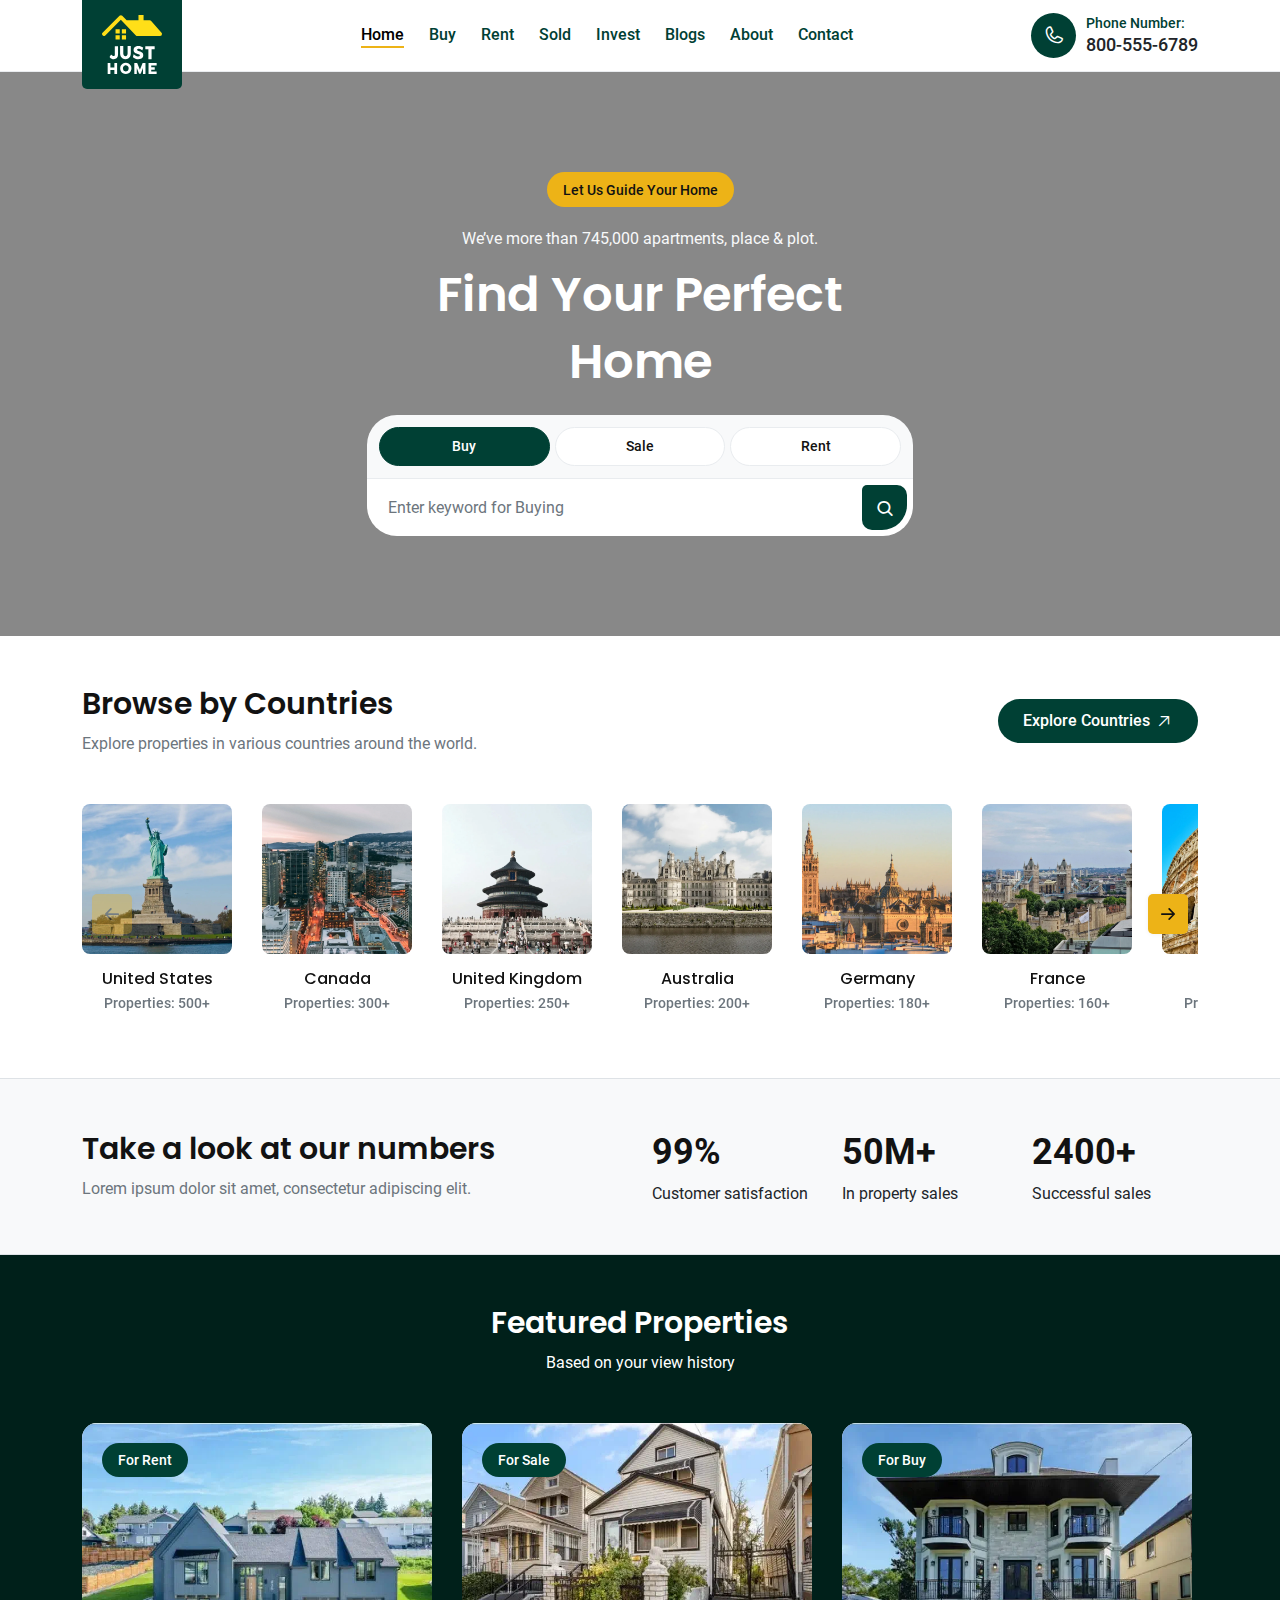
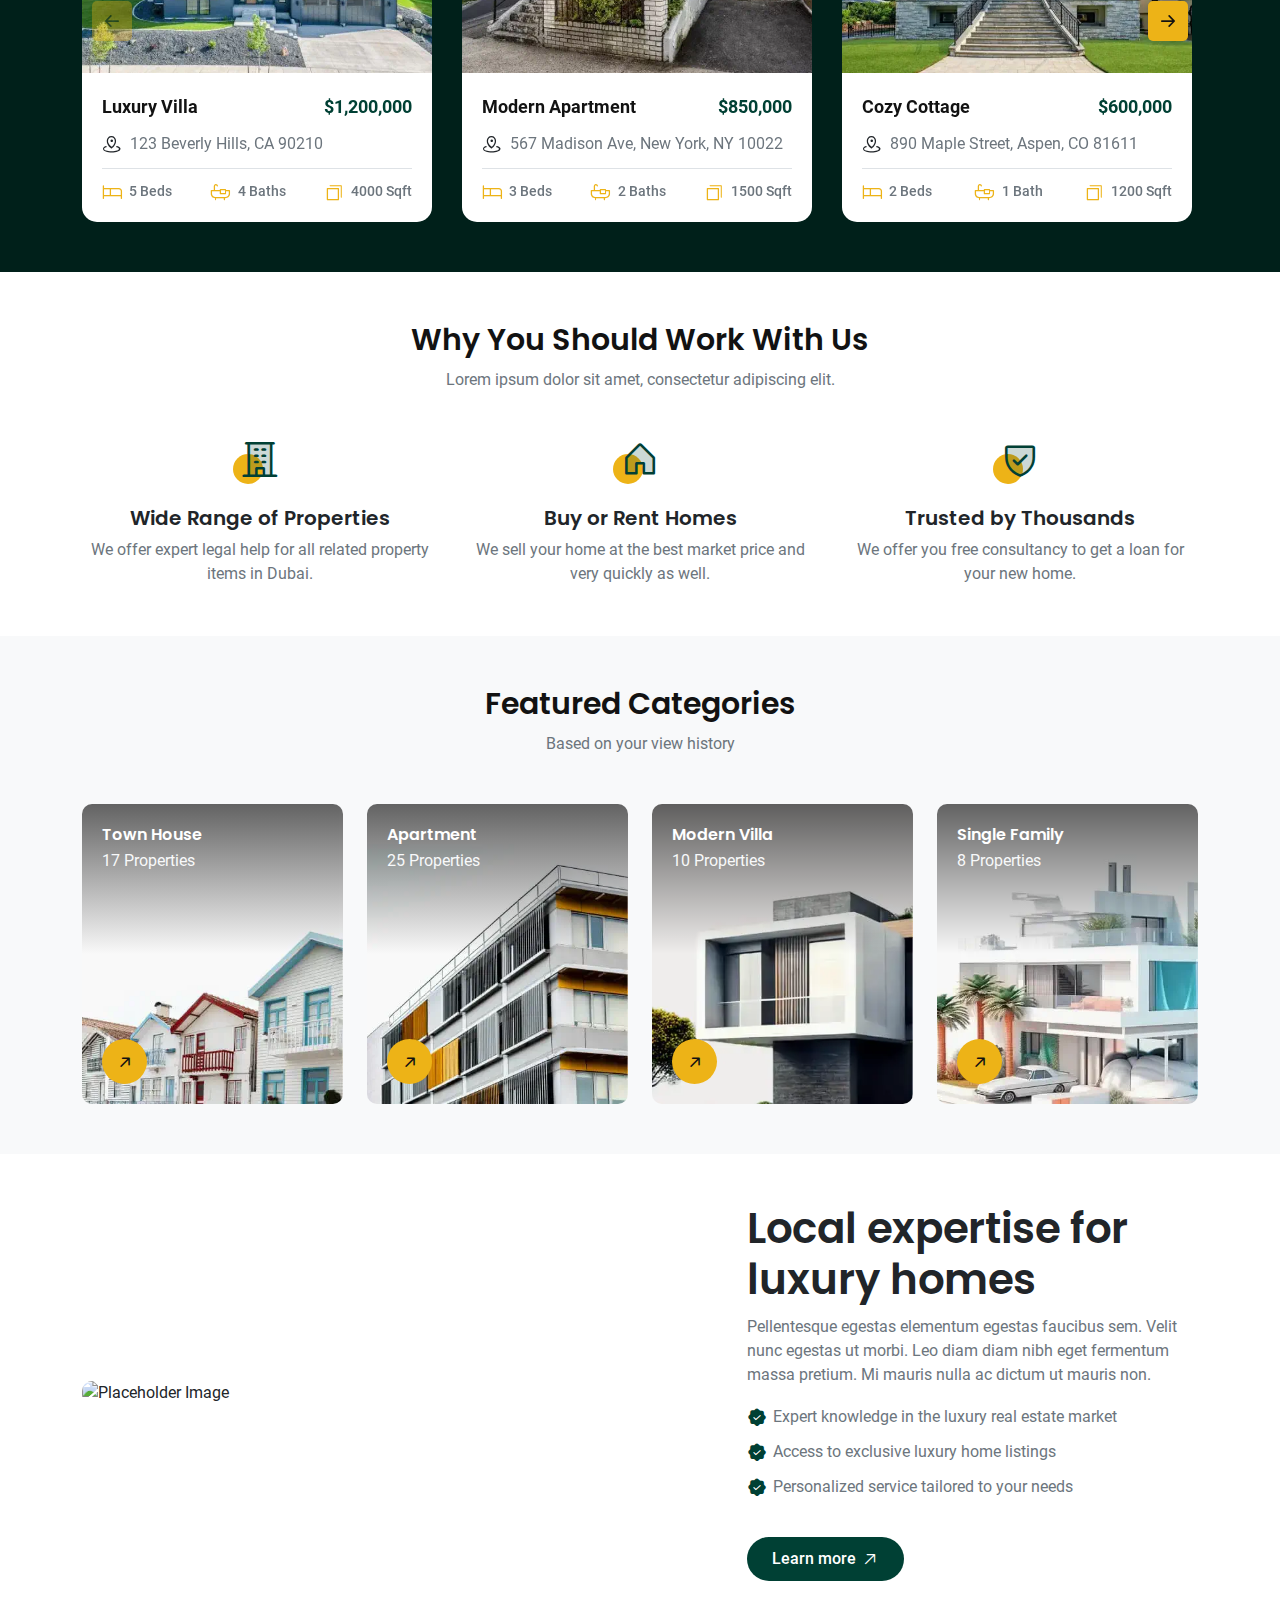
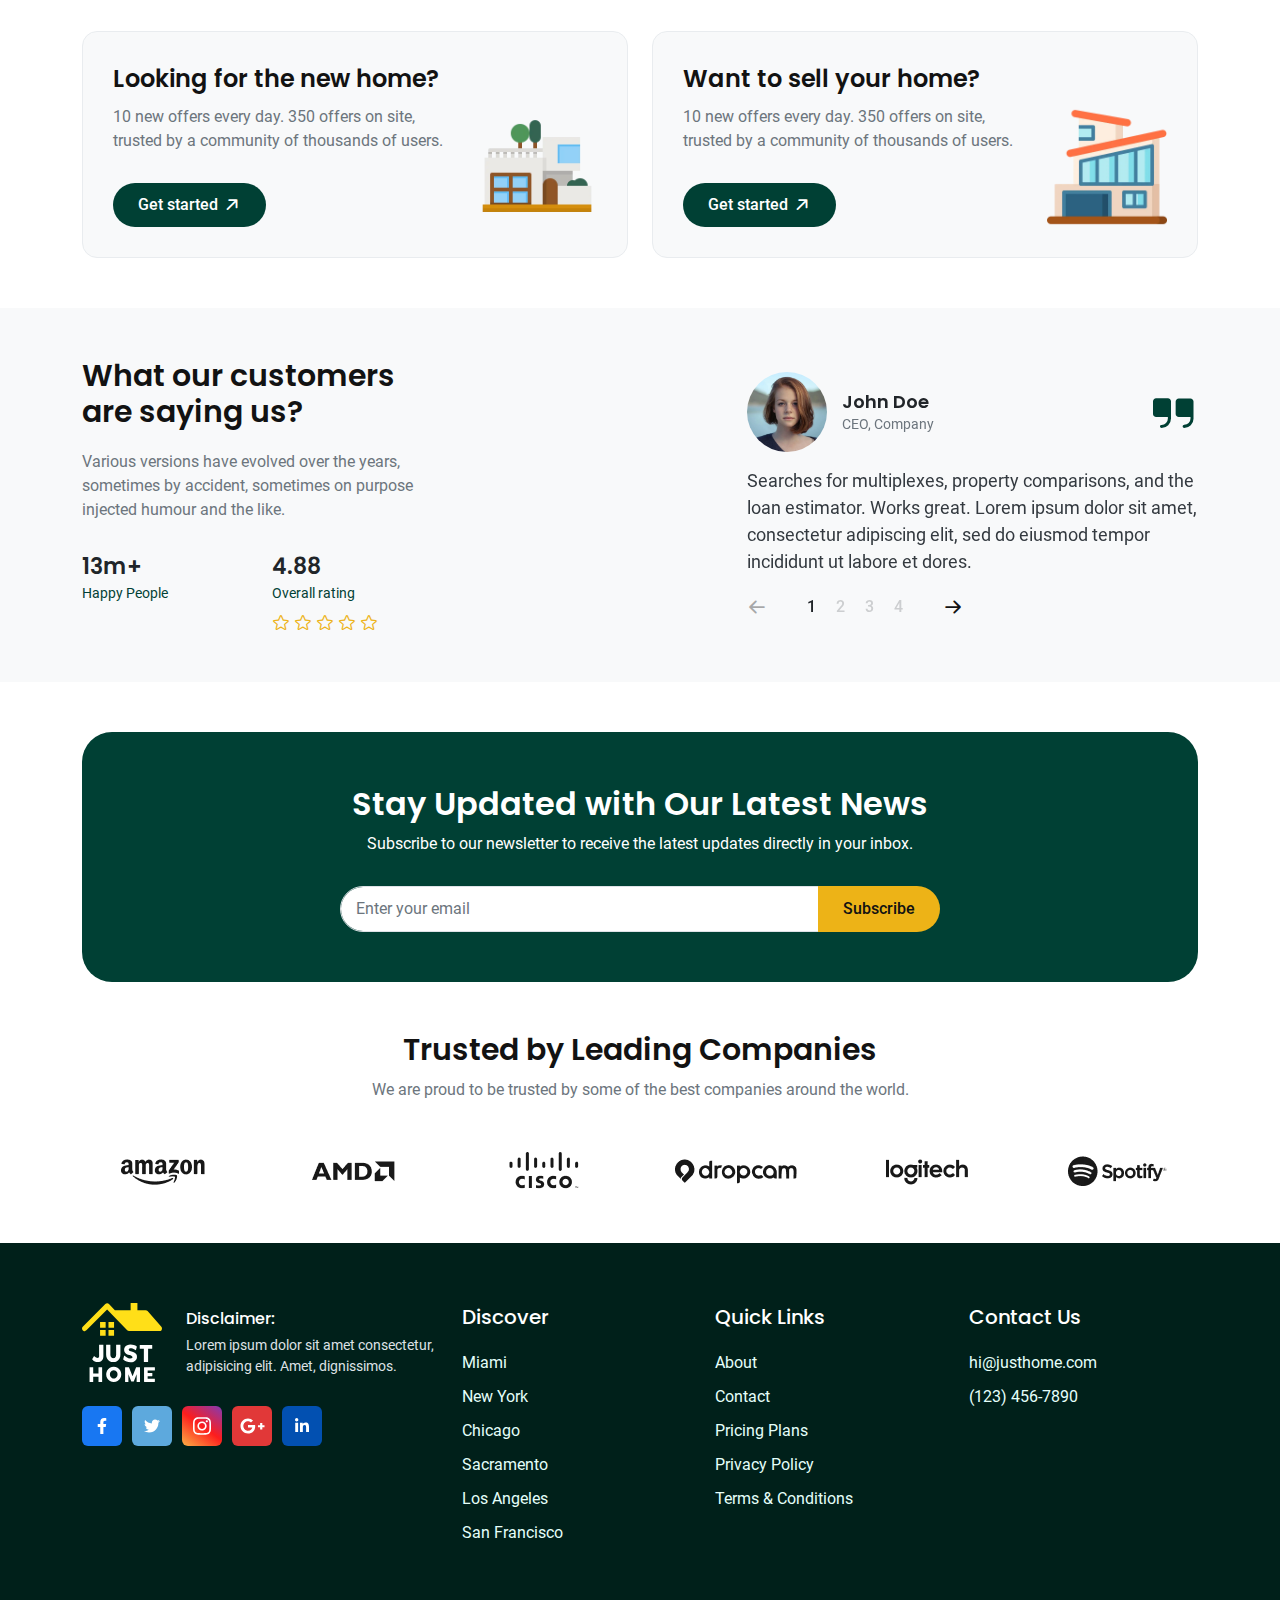
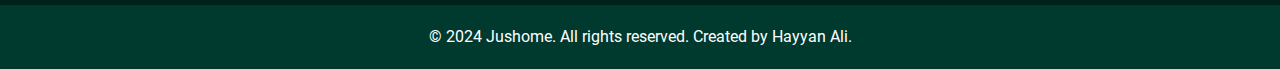
==== commit f9f77610: "Complete Home page" ====
--- a/index.html
+++ b/index.html
@@ -4,7 +4,7 @@
 <head>
   <meta charset="UTF-8">
   <meta name="viewport" content="width=device-width, initial-scale=1.0">
-  <title>Partnerpulse</title>
+  <title>Real Estate - Just Home</title>
   <link rel="icon" href="./images/brand/favicon.svg" />
   <!-- phosphor icons -->
   <link rel="stylesheet" type="text/css" href="./plugins/phosphor-icons-2.1.0/regular/style.css">
@@ -264,16 +264,16 @@
             <p class="heading_pera">Lorem ipsum dolor sit amet, consectetur adipiscing elit.</p>
           </div>
           <div class="col-lg-6">
-            <div class="row gy-4 justify-content-center text-start">
-              <div class="col-12 col-sm-6 col-md-4">
+            <div class="row gy-5 justify-content-center text-center text-lg-start">
+              <div class="col-md-4 col-6">
                 <h5 class="counter-count">99%</h5>
                 <p class="counter-type">Customer satisfaction</p>
               </div>
-              <div class="col-12 col-sm-6 col-md-4">
+              <div class="col-md-4 col-6">
                 <h5 class="counter-count">50M+</h5>
                 <p class="counter-type">In property sales</p>
               </div>
-              <div class="col-12 col-sm-6 col-md-4">
+              <div class="col-md-4 col-6">
                 <h5 class="counter-count">2400+</h5>
                 <p class="counter-type">Successful sales</p>
               </div>
@@ -491,11 +491,459 @@
         </div>
       </div>
     </section>
+    <!-- features -->
+    <section class="features">
+      <div class="container-xl">
+        <div class="row justify-content-center">
+          <div class="col-md-6">
+            <div class="text-center mb-5">
+              <h2 class="heading">Why You Should Work With Us</h2>
+              <p class="heading_pera">Lorem ipsum dolor sit amet, consectetur adipiscing elit.</p>
+            </div>
+          </div>
+        </div>
+        <div class="row gy-4 text-center">
+          <div class="col-md-4 col-sm-6">
+            <div class="feature_card card">
+              <div class="card-body">
+                <div class="feature_icon">
+                  <i class="ph-duotone ph-building"></i>
+                </div>
+                <h5 class="card-title">Wide Range of Properties</h5>
+                <p class="card-text">We offer expert legal help for all related property items in Dubai.</p>
+              </div>
+            </div>
+          </div>
+          <div class="col-md-4 col-sm-6">
+            <div class="feature_card card">
+              <div class="card-body">
+                <div class="feature_icon">
+                  <i class="ph-duotone ph-house"></i>
+                </div>
+                <h5 class="card-title">Buy or Rent Homes</h5>
+                <p class="card-text">We sell your home at the best market price and very quickly as well.</p>
+              </div>
+            </div>
+          </div>
+          <div class="col-md-4 col-sm-6">
+            <div class="feature_card card">
+              <div class="card-body">
+                <div class="feature_icon">
+                  <i class="ph-duotone ph-shield-check"></i>
+                </div>
+                <h5 class="card-title">Trusted by Thousands</h5>
+                <p class="card-text">We offer you free consultancy to get a loan for your new home.</p>
+              </div>
+            </div>
+          </div>
+        </div>
+      </div>
+    </section>
+    <!-- Featured Categories -->
+    <section class="featured_categories bg-light">
+      <div class="container-xl">
+        <div class="row justify-content-center">
+          <div class="col-md-6">
+            <div class="text-center mb-5">
+              <h2 class="heading">Featured Categories</h2>
+              <p class="heading_pera">Based on your view history</p>
+            </div>
+          </div>
+        </div>
+        <div class="row gy-3 justify-content-between">
+          <div class="col-lg-3 col-md-4 col-6">
+            <a href="#" class="category_card card">
+              <div class="card-body">
+                <h4 class="card-title">Town House</h4>
+                <p class="card-text">17 Properties</p>
+              </div>
+              <figure class="category_img">
+                <img src="images/categories/category_1.webp" alt="Town House">
+              </figure>
+              <div class="cat_link">
+                <i class="ph-bold ph-arrow-up-right"></i>
+              </div>
+            </a>
+          </div>
+          <div class="col-lg-3 col-md-4 col-6">
+            <a href="#" class="category_card card">
+              <div class="card-body">
+                <h4 class="card-title">Apartment</h4>
+                <p class="card-text">25 Properties</p>
+              </div>
+              <figure class="category_img">
+                <img src="images/categories/category_2.webp" alt="Apartment">
+              </figure>
+              <div class="cat_link">
+                <i class="ph-bold ph-arrow-up-right"></i>
+              </div>
+            </a>
+          </div>
+          <div class="col-lg-3 col-md-4 col-6">
+            <a href="#" class="category_card card">
+              <div class="card-body">
+                <h4 class="card-title">Modern Villa</h4>
+                <p class="card-text">10 Properties</p>
+              </div>
+              <figure class="category_img">
+                <img src="images/categories/category_3.webp" alt="Modern Villa">
+              </figure>
+              <div class="cat_link">
+                <i class="ph-bold ph-arrow-up-right"></i>
+              </div>
+            </a>
+          </div>
+          <div class="col-lg-3 col-md-4 col-6">
+            <a href="#" class="category_card card">
+              <div class="card-body">
+                <h4 class="card-title">Single Family</h4>
+                <p class="card-text">8 Properties</p>
+              </div>
+              <figure class="category_img">
+                <img src="images/categories/category_4.webp" alt="Single Family">
+              </figure>
+              <div class="cat_link">
+                <i class="ph-bold ph-arrow-up-right"></i>
+              </div>
+            </a>
+          </div>
+        </div>
+      </div>
+    </section>
+    <!-- split -->
+    <section class="split">
+      <div class="container-xl">
+        <div class="row gy-5 align-items-center">
+          <div class="col-md-6">
+            <figure>
+              <img src="https://creativelayers.net/themes/justhome-html/images/section/luxury-home-1.jpg" class="split-img" alt="Placeholder Image">
+            </figure>
+          </div>
+          <div class="col-md-5 offset-md-1">
+            <h2 class="split-heading">Local expertise for luxury homes</h2>
+            <p class="split-text">Pellentesque egestas elementum egestas faucibus sem. Velit nunc egestas ut morbi. Leo diam diam nibh eget fermentum massa pretium. Mi mauris nulla ac dictum ut mauris non.</p>
+            <ul class="split-list">
+              <li>
+                <i class="ph-fill ph-seal-check"></i>
+                <p>Expert knowledge in the luxury real estate market</p>
+              </li>
+              <li>
+                <i class="ph-fill ph-seal-check"></i>
+                <p>Access to exclusive luxury home listings</p>
+              </li>
+              <li>
+                <i class="ph-fill ph-seal-check"></i>
+                <p>Personalized service tailored to your needs</p>
+              </li>
+            </ul>
+            <a href="#" class="btn">
+              <span>Learn more</span>
+              <i class="ph ph-arrow-up-right"></i>
+            </a>
+          </div>
+        </div>
+      </div>
+    </section>
+    <!--  -->
+    <section class="buy_sell pt-0">
+      <div class="container-xl">
+        <div class="row">
+          <div class="col-md-6">
+            <div class="buy_sell_card buy">
+              <hgroup>
+                <h4 class="buy_sell_title">Looking for the new home?</h4>
+                <p class="buy_sell_pera">10 new offers every day. 350 offers on site, trusted by a community of thousands of users.</p>
+                <a href="#" class="btn">
+                  <span>Get started</span>
+                  <i class="ph-bold ph-arrow-up-right"></i>
+                </a>
+              </hgroup>
+              <figure class="buy_sell_img">
+                <img src="images/icons/buy.webp" alt="">
+              </figure>
+            </div>
+          </div>
+          <div class="col-md-6">
+            <div class="buy_sell_card buy">
+              <hgroup>
+                <h4 class="buy_sell_title">Want to sell your home?</h4>
+                <p class="buy_sell_pera">10 new offers every day. 350 offers on site, trusted by a community of thousands of users.</p>
+                <a href="#" class="btn">
+                  <span>Get started</span>
+                  <i class="ph-bold ph-arrow-up-right"></i>
+                </a>
+              </hgroup>
+              <figure class="buy_sell_img">
+                <img src="images/icons/sale.webp" alt="">
+              </figure>
+            </div>
+          </div>
+        </div>
+      </div>
+    </section>
+    <!-- testimonial -->
+    <section class="testimonial bg-light">
+      <div class="container-xl">
+        <div class="row align-items-center">
+          <div class="col-md-4">
+            <div class="testimonial_content">
+              <h2 class="heading">What our customers are saying us?</h2>
+              <p class="heading_pera">Various versions have evolved over the years, sometimes by accident, sometimes on purpose injected humour and the like.</p>
+              <div class="row testimonial_rate">
+                <div class="col-6">
+                  <h4>13m+</h4>
+                  <p>Happy People</p>
+                </div>
+                <div class="col-6">
+                  <h4>4.88</h4>
+                  <p>Overall rating</p>
+                  <div class="d-flex gap-1 rating_stars">
+                    <i class="ph ph-star"></i>
+                    <i class="ph ph-star"></i>
+                    <i class="ph ph-star"></i>
+                    <i class="ph ph-star"></i>
+                    <i class="ph ph-star"></i>
+                  </div>
+                </div>
+              </div>
+            </div>
+          </div>
+          <div class="col-md-5 offset-md-3">
+            <div class="swiper testimonial_slider">
+              <div class="swiper-wrapper">
+                <div class="swiper-slide">
+                  <div class="testimonial_slide">
+                    <div class="testimonial_slide_head">
+                      <figure class="testimonial_slide_img">
+                        <img src="images/customers/customer_1.webp" alt="">
+                      </figure>
+                      <hgroup class="testimonial_slide_detail">
+                        <h4 class="testimonial_slide_title">John Doe</h4>
+                        <p class="testimonial_slide_pation">CEO, Company</p>
+                      </hgroup>
+                      <i class="ph-fill ph-quotes"></i>
+                    </div>
+                    <div class="testimonial_slide_body">
+                      Searches for multiplexes, property comparisons, and the loan estimator. Works great. Lorem ipsum dolor sit amet, consectetur adipiscing elit, sed do eiusmod tempor incididunt ut labore et dores.
+                    </div>
+                  </div>
+                </div>
+                <div class="swiper-slide">
+                  <div class="testimonial_slide">
+                    <div class="testimonial_slide_head">
+                      <figure class="testimonial_slide_img">
+                        <img src="images/customers/customer_2.webp" alt="">
+                      </figure>
+                      <hgroup class="testimonial_slide_detail">
+                        <h4 class="testimonial_slide_title">Jane Smith</h4>
+                        <p class="testimonial_slide_pation">CTO, TechCorp</p>
+                      </hgroup>
+                      <i class="ph-fill ph-quotes"></i>
+                    </div>
+                    <div class="testimonial_slide_body">
+                      Excellent customer service and a top-notch product. Lorem ipsum dolor sit amet, consectetur adipiscing elit, sed do eiusmod tempor incididunt ut labore et dores.
+                    </div>
+                  </div>
+                </div>
+                <div class="swiper-slide">
+                  <div class="testimonial_slide">
+                    <div class="testimonial_slide_head">
+                      <figure class="testimonial_slide_img">
+                        <img src="images/customers/customer_3.webp" alt="">
+                      </figure>
+                      <hgroup class="testimonial_slide_detail">
+                        <h4 class="testimonial_slide_title">Michael Johnson</h4>
+                        <p class="testimonial_slide_pation">Manager, BusinessCo</p>
+                      </hgroup>
+                      <i class="ph-fill ph-quotes"></i>
+                    </div>
+                    <div class="testimonial_slide_body">
+                      Helped us streamline our operations. Highly recommended. Lorem ipsum dolor sit amet, consectetur adipiscing elit, sed do eiusmod tempor incididunt ut labore et dores.
+                    </div>
+                  </div>
+                </div>
+                <div class="swiper-slide">
+                  <div class="testimonial_slide">
+                    <div class="testimonial_slide_head">
+                      <figure class="testimonial_slide_img">
+                        <img src="images/customers/customer_4.webp" alt="">
+                      </figure>
+                      <hgroup class="testimonial_slide_detail">
+                        <h4 class="testimonial_slide_title">Emily Davis</h4>
+                        <p class="testimonial_slide_pation">Founder, Startup Inc.</p>
+                      </hgroup>
+                      <i class="ph-fill ph-quotes"></i>
+                    </div>
+                    <div class="testimonial_slide_body">
+                      An amazing tool that has saved us so much time. Lorem ipsum dolor sit amet, consectetur adipiscing elit, sed do eiusmod tempor incididunt ut labore et dores.
+                    </div>
+                  </div>
+                </div>
+              </div>
+              <div class="testimonial_navigations">
+                <div class="swiper-button-prev"></div>
+                <div class="swiper-pagination"></div>
+                <div class="swiper-button-next"></div>
+              </div>
+            </div>
+          </div>
+        </div>
+      </div>
+    </section>
+    <!-- Subscribe -->
+    <section class="subscribe">
+      <div class="container-xl">
+        <div class="row">
+          <div class="col-12">
+            <div class="subscribe_wrapper">
+              <h4 class="subscribe_heading">Stay Updated with Our Latest News</h4>
+              <p class="subscribe_text">Subscribe to our newsletter to receive the latest updates directly in your inbox.</p>
+              <form class="subscribe_form">
+                <div class="input-group">
+                  <input type="email" class="form-control" placeholder="Enter your email" aria-label="Enter your email" required>
+                  <button class="btn" type="submit">
+                    <span>Subscribe</span>
+                  </button>
+                </div>
+              </form>
+            </div>
+          </div>
+        </div>
+      </div>
+    </section>
+    <!-- companies trust -->
+    <section class="companies_trust pt-0">
+      <div class="container-xl">
+        <div class="row">
+          <div class="col-12 text-center mb-5">
+            <h2 class="heading">Trusted by Leading Companies</h2>
+            <p class="heading_pera">We are proud to be trusted by some of the best companies around the world.</p>
+          </div>
+        </div>
+        <div class="row">
+          <div class="col-12">
+            <div class="swiper companies-slider">
+              <div class="swiper-wrapper">
+                <div class="swiper-slide">
+                  <img src="images/companies/company_1.webp" alt="Company 1">
+                </div>
+                <div class="swiper-slide">
+                  <img src="images/companies/company_2.webp" alt="Company 2">
+                </div>
+                <div class="swiper-slide">
+                  <img src="images/companies/company_3.webp" alt="Company 3">
+                </div>
+                <div class="swiper-slide">
+                  <img src="images/companies/company_4.webp" alt="Company 4">
+                </div>
+                <div class="swiper-slide">
+                  <img src="images/companies/company_5.webp" alt="Company 5">
+                </div>
+                <div class="swiper-slide">
+                  <img src="images/companies/company_6.webp" alt="Company 5">
+                </div>
+              </div>
+            </div>
+          </div>
+        </div>
+      </div>
+    </section>
   </main>
   <!--====  End of Main  ====-->
   <!--============================
   =            Footer            =
   =============================-->
+  <footer class="bg-dark">
+    <div class="container-xl">
+      <div class="row gy-5">
+        <div class="col-xl-4">
+          <div class="row align-items-center">
+            <div class="col-xl-12 col-md-6">
+              <div class="d-flex gap-4 align-items-center mb-4">
+                <div class="navbar-brand footer_logo">
+                  <img src="images/brand/logo-dark.svg" alt="">
+                </div>
+                <hgroup>
+                  <h5 class="footer_disclaimer_heading">Disclaimer:</h5>
+                  <p class="footer_disclaimer">Lorem ipsum dolor sit amet consectetur, adipisicing elit. Amet, dignissimos.</p>
+                </hgroup>
+              </div>
+            </div>
+            <div class="col-xl-12 col-md-6">
+              <div class="social_icons justify-content-md-end justify-content-xl-start">
+                <div class="icon facebook">
+                  <figure>
+                    <img src="images/icons/facebook.svg" alt="">
+                  </figure>
+                </div>
+                <div class="icon twitter">
+                  <figure>
+                    <img src="images/icons/twitter.svg" alt="">
+                  </figure>
+                </div>
+                <div class="icon instagram">
+                  <figure>
+                    <img src="images/icons/instagram.svg" alt="">
+                  </figure>
+                </div>
+                <div class="icon google_plus">
+                  <figure>
+                    <img src="images/icons/google_plus.svg" alt="">
+                  </figure>
+                </div>
+                <div class="icon linkedin">
+                  <figure>
+                    <img src="images/icons/linkedin.svg" alt="">
+                  </figure>
+                </div>
+              </div>
+            </div>
+          </div>
+        </div>
+        <div class="col-xl-8">
+          <div class="row gy-5">
+            <div class="col-lg-4 col-sm-6">
+              <h4 class="footer_heading">Discover</h4>
+              <ul class="footer_links">
+                <li><a href="#" class="footer_link">Miami</a></li>
+                <li><a href="#" class="footer_link">New York</a></li>
+                <li><a href="#" class="footer_link">Chicago</a></li>
+                <li><a href="#" class="footer_link">Sacramento</a></li>
+                <li><a href="#" class="footer_link">Los Angeles</a></li>
+                <li><a href="#" class="footer_link">San Francisco</a></li>
+              </ul>
+            </div>
+            <div class="col-lg-4 col-sm-6">
+              <h4 class="footer_heading">Quick Links</h4>
+              <ul class="footer_links">
+                <li><a href="#" class="footer_link">About</a></li>
+                <li><a href="#" class="footer_link">Contact</a></li>
+                <li><a href="#" class="footer_link">Pricing Plans</a></li>
+                <li><a href="#" class="footer_link">Privacy Policy</a></li>
+                <li><a href="#" class="footer_link">Terms & Conditions</a></li>
+              </ul>
+            </div>
+            <div class="col-lg-4 col-sm-6">
+              <h4 class="footer_heading">Contact Us</h4>
+              <ul class="footer_links">
+                <li>
+                  <a href="mailto:hi@justhome.com" class="footer_link">hi@justhome.com</a><br>
+                </li>
+                <li>
+                  <a href="tel:+1234567890" class="footer_link">(123) 456-7890</a>
+                </li>
+              </ul>
+            </div>
+          </div>
+        </div>
+      </div>
+    </div>
+    <div class="copyright">
+      <div class="container-xl">
+        <p class="text-center">© 2024 Jushome. All rights reserved. Created by Hayyan Ali.</p>
+      </div>
+    </div>
+  </footer>
   <!--====  End of Footer  ====-->
   <script type="text/javascript" src="./plugins/jquery-3.7.1/jquery.min.js"></script>
   <script type="text/javascript" src="./plugins/swiper-11.1.4/swiper.min.js"></script>
--- a/css/styles.css
+++ b/css/styles.css
@@ -576,7 +576,7 @@
 }
 
 .card-text {
-  color: aliceblue;
+  color: var(--bs-gray-600);
 }
 
 .card-body {
@@ -590,12 +590,12 @@
 }
 
 .badge {
-    background: var(--primary);
-    padding: 10px 16px;
-    font-size: 14px;
-    font-weight: var(--weight-medium);
-    border-radius: 30px;
-    color: var(--white);
+  background: var(--primary);
+  padding: 10px 16px;
+  font-size: 14px;
+  font-weight: var(--weight-medium);
+  border-radius: 30px;
+  color: var(--white);
 }
 
 /* header */
@@ -910,14 +910,14 @@
 }
 
 /* properties */
-.properties_slider{
-}
+.properties_slider {}
 
 .property_card {
   border-radius: 15px;
   overflow: hidden;
 }
-.properties_slider .swiper-slide{
+
+.properties_slider .swiper-slide {
   max-width: 350px;
 }
 
@@ -929,15 +929,15 @@
   color: var(--black);
 }
 
-.property_card .badge{
+.property_card .badge {
   position: absolute;
   top: 20px;
   left: 20px;
 }
 
-.property_price{
+.property_price {
   color: var(--primary);
-  font-size: clamp(16px,2vw,18px);
+  font-size: clamp(16px, 2vw, 18px);
   font-weight: var(--weight-semibold);
 }
 
@@ -989,7 +989,480 @@
 }
 
 .property_location .card-text {
-    color: var(--bs-gray-600);
+  color: var(--bs-gray-600);
+}
+
+/* features */
+.feature_card .card-title {
+  margin-bottom: 6px;
+  font-weight: var(--weight-semibold);
+}
+
+.feature_icon {
+  font-size: 40px;
+  line-height: 1;
+  margin-bottom: 20px;
+  color: var(--primary);
+  position: relative;
+}
+
+.feature_icon:before {
+  content: '';
+  position: absolute;
+  height: 30px;
+  width: 30px;
+  background: var(--secondary);
+  bottom: 0;
+  left: -7px;
+  border-radius: 50%;
+  z-index: -1;
+}
+
+.feature_card {
+  background: transparent;
+}
+
+.feature_card .card-body {
+  align-items: center;
+}
+
+/* categories */
+.category_card {
+  background: var(--bs-gray-100);
+  border-radius: 10px;
+  position: relative;
+  overflow: hidden;
+}
+
+.category_card .card-body {
+  padding: 20px;
+  position: absolute;
+  z-index: 1;
+  width: 100%;
+  top: 0;
+  left: 0;
+  background: linear-gradient(180deg, #0000009a, transparent 50%);
+  height: 100%;
+}
+
+.cat_link {
+  position: absolute;
+  bottom: 20px;
+  left: 20px;
+  height: 45px;
+  width: 45px;
+  background: var(--secondary);
+  border-radius: 50px;
+  display: flex;
+  align-items: center;
+  justify-content: center;
+  color: var(--black);
+}
+
+.category_card .card-title {
+  font-size: clamp(14px, 2vw, 16px);
+  font-weight: var(--weight-semibold);
+  margin-bottom: 2px;
+  color: var(--white);
+}
+
+.category_card .card-text {
+  font-size: clamp(14px, 2vw, 16px);
+  color: var(--bs-gray-100);
+}
+
+.category_img {
+  height: 300px;
+}
+
+.category_card:hover img {
+  scale: 1.05;
+}
+
+.category_img img {
+  object-position: bottom;
+  transition: 0.3s ease;
+}
+
+/* split section */
+.split-img {
+  border-radius: 10px;
+}
+
+.split-heading {
+  line-height: 1.2;
+  margin-bottom: 10px;
+  font-size: clamp(30px, 4vw, 42px);
+  font-weight: var(--weight-semibold);
+}
+
+.split-text {
+  color: var(--bs-gray-600);
+  font-size: clamp(14px, 2vw, 16px);
+}
+
+.split-list {
+  gap: 15px;
+  padding: 0;
+  display: flex;
+  list-style: none;
+  flex-direction: column;
+  margin-block: 20px 40px;
+}
+
+.split-list li {
+  display: flex;
+  grid-gap: 6px;
+  align-items: center;
+}
+
+.split-list i {
+  font-size: 20px;
+  color: var(--primary);
+}
+
+.split-list p {
+  line-height: 1;
+  color: var(--bs-gray-600);
+  font-size: clamp(14px, 2vw, 16px);
+}
+
+/* subscribe */
+.subscribe_wrapper {
+  padding: 50px;
+  text-align: center;
+  border-radius: 30px;
+  background: var(--primary);
+}
+
+.subscribe_heading {
+  color: var(--white);
+  font-weight: var(--weight-semibold);
+  font-size: clamp(30px, 3vw, 32px);
+  margin-bottom: 5px;
+}
+
+.subscribe_text {
+  color: var(--white);
+  font-size: clamp(14px, 2vw, 16px);
+  margin-bottom: 5px;
+}
+
+.subscribe_form {
+  max-width: 600px;
+  margin-inline: auto;
+  margin-top: 30px;
+}
+
+.subscribe_form .btn {
+  background: var(--secondary);
+  color: var(--black);
+}
+
+/* testimonial */
+.testimonial_content {
+  display: flex;
+  flex-direction: column;
+  grid-gap: 10px;
+}
+
+.testimonial_rate {
+  margin-top: 20px;
+}
+
+.testimonial_rate h4 {
+  font-size: clamp(20px, 2vw, 22px);
+  font-weight: var(--weight-semibold);
+}
+
+.testimonial_rate p {
+  font-size: 14px;
+  color: var(--primary);
+}
+
+.rating_stars {
+  margin-top: 10px;
+}
+
+.rating_stars i {
+  font-size: clamp(14px, 2vw, 18px);
+  color: var(--secondary);
+}
+
+.testimonial_slide {}
+
+.testimonial_slide_head {
+  display: flex;
+  align-items: center;
+  margin-bottom: 15px;
+}
+
+.testimonial_slide_img {
+
+  width: 80px;
+
+  height: 80px;
+
+  border-radius: 50%;
+}
+
+.testimonial_slide_detail {
+  margin-left: 15px;
+  flex: 1;
+}
+
+.testimonial_slide_title {
+  font-size: clamp(16px, 2vw, 18px);
+  font-weight: var(--weight-semibold);
+}
+
+.testimonial_slide_pation {
+  font-size: 14px;
+  color: var(--bs-gray-600);
+}
+
+.testimonial_slide_body {
+  font-size: clamp(16px, 2vw, 18px);
+  color: var(--bs-gray-800);
+}
+
+.testimonial_slide_head .ph-quotes {
+  font-size: 50px;
+  color: var(--primary);
+}
+
+.testimonial_navigations {
+  display: flex;
+  align-items: center;
+  margin-top: 20px;
+  grid-gap: 40px;
+}
+
+.testimonial_navigations .swiper-button-next,
+.testimonial_navigations .swiper-button-prev {
+  position: relative;
+  margin: 0;
+  inset: unset;
+  height: unset;
+  width: unset;
+}
+
+.testimonial_navigations .swiper-button-next::after,
+.testimonial_navigations .swiper-button-prev::after {
+  color: var(--black);
+  font-family: var(--phosphor-bold-font);
+  font-size: 20px;
+}
+
+.testimonial_navigations .swiper-button-prev::after {
+  content: "\E058";
+}
+
+.testimonial_navigations .swiper-button-next::after {
+  content: "\E06C";
+}
+
+.testimonial_navigations .swiper-pagination {
+  position: relative;
+  margin: 0;
+  display: flex;
+  align-items: center;
+  justify-content: center;
+  grid-gap: 20px;
+  inset: unset;
+  width: unset;
+}
+
+.testimonial_navigations .swiper-pagination span {
+  background: transparent;
+  height: unset;
+  width: unset;
+  font-size: clamp(14px, 2vw, 16px);
+  font-weight: var(--weight-medium);
+  margin: 0 !important;
+}
+
+/* companies trust */
+.swiper-container {
+  width: 100%;
+  padding-top: 20px;
+  padding-bottom: 20px;
+}
+
+.companies_trust .swiper-slide {
+  height: unset;
+  display: flex;
+  align-items: center;
+  justify-content: center;
+}
+
+.companies_trust .swiper-slide img {
+  max-width: 100%;
+  height: auto;
+  filter: grayscale(100%);
+  /* Optional: Adds a grayscale effect to the logos */
+  transition: filter 0.3s ease-in-out;
+}
+
+.companies_trust .swiper-slide img:hover {
+  filter: none;
+  /* Removes grayscale on hover */
+}
+
+/* footer */
+footer {
+  padding-top: 60px;
+}
+
+.footer_logo {
+  padding: 0;
+  width: 80px;
+  margin-bottom: 0;
+  background: transparent;
+}
+
+.footer_disclaimer_heading {
+  margin-bottom: 5px;
+  color: var(--white);
+  font-size: clamp(14px, 2vw, 16px);
+  font-weight: var(--weight-medium);
+}
+
+.footer_disclaimer {
+  font-size: 14px;
+  color: var(--bs-gray-300);
+}
+
+.social_icons {
+  display: flex;
+  align-items: center;
+  grid-gap: 10px;
+  justify-content: flex-start;
+}
+
+.icon {
+  height: 40px;
+  width: 40px;
+  display: flex;
+  align-items: center;
+  justify-content: center;
+  border-radius: 6px;
+  cursor: pointer;
+  transition: 0.3s ease;
+  overflow: hidden;
+}
+
+.icon:hover {
+  background-color: rgba(0, 0, 0, 0.1);
+  transform: scale(1.05);
+}
+
+.icon figure {
+  height: 16px;
+  aspect-ratio: 1;
+}
+
+.google_plus figure {
+  height: 25px;
+  width: 25px;
+}
+
+.icon figure img {
+  object-fit: contain;
+}
+
+.icon.facebook {
+  background: rgba(24, 119, 242, 1);
+}
+
+.icon.twitter {
+  background: rgba(93, 169, 221, 1);
+}
+
+.icon.google_plus {
+  background: rgba(225, 56, 56, 1);
+}
+
+.icon.linkedin {
+  background: rgba(2, 80, 177, 1);
+}
+
+.icon.pinterest {
+  background: rgba(230, 0, 35, 1);
+}
+
+.icon.instagram {
+  background: linear-gradient(216deg, rgba(131, 58, 180, 1) 0%, rgba(253, 29, 29, 1) 50%, rgba(252, 176, 69, 1) 100%);
+}
+
+.icon.instagram figure {
+  width: 20px;
+  height: 20px;
+}
+
+.footer_heading {
+  color: var(--white);
+  font-size: clamp(18px, 2vw, 20px);
+}
+
+.footer_links {
+  display: flex;
+  grid-gap: 10px;
+  padding: 0;
+  list-style: none;
+  margin-top: 20px;
+  flex-wrap: wrap;
+  flex-direction: column;
+}
+
+.footer_link {
+  color: var(--primary-light);
+}
+
+.copyright {
+  margin-top: 60px;
+  padding-block: 20px;
+  background: #00392e;
+  color: var(--white);
+}
+
+/* buy sell */
+.buy_sell_card {
+  padding: 30px;
+  background: var(--bs-gray-100);
+  border-radius: 15px;
+  display: flex;
+  align-items: flex-end;
+  grid-gap: 20px;
+  border: 1px solid var(--bs-gray-200);
+}
+
+.buy_sell_card hgroup {
+  display: flex;
+  flex-direction: column;
+  align-items: flex-start;
+  grid-gap: 10px;
+}
+
+.buy_sell_card hgroup .btn {
+  margin-top: 20px;
+}
+
+.buy_sell_title {
+  font-size: clamp(22px, 2vw, 24px);
+  font-weight: var(--weight-semibold);
+  color: var(--black);
+}
+
+.buy_sell_pera {
+  color: var(--bs-gray-600);
+}
+
+.buy_sell_img {
+  height: auto;
+  flex: 0 0 auto;
+  aspect-ratio: 1;
+  width: 120px;
 }
 
 /* responsive */
@@ -1011,10 +1484,30 @@
   }
 }
 
-@media (max-width: 575px) {}
+@media (max-width: 575px) {
+  .category_img {
+    height: 200px;
+  }
+
+  .category_card .card-body {
+    background: linear-gradient(180deg, black, transparent 50%);
+  }
+
+  .subscribe_wrapper {
+    padding: 50px 30px;
+  }
+
+  .subscribe_heading {
+    font-size: clamp(20px, 2vw, 26px);
+  }
+}
 
 @media (max-width: 425px) {
   .navbar-brand {
     width: 90px;
   }
+
+  .footer_logo {
+    width: 70px;
+  }
 }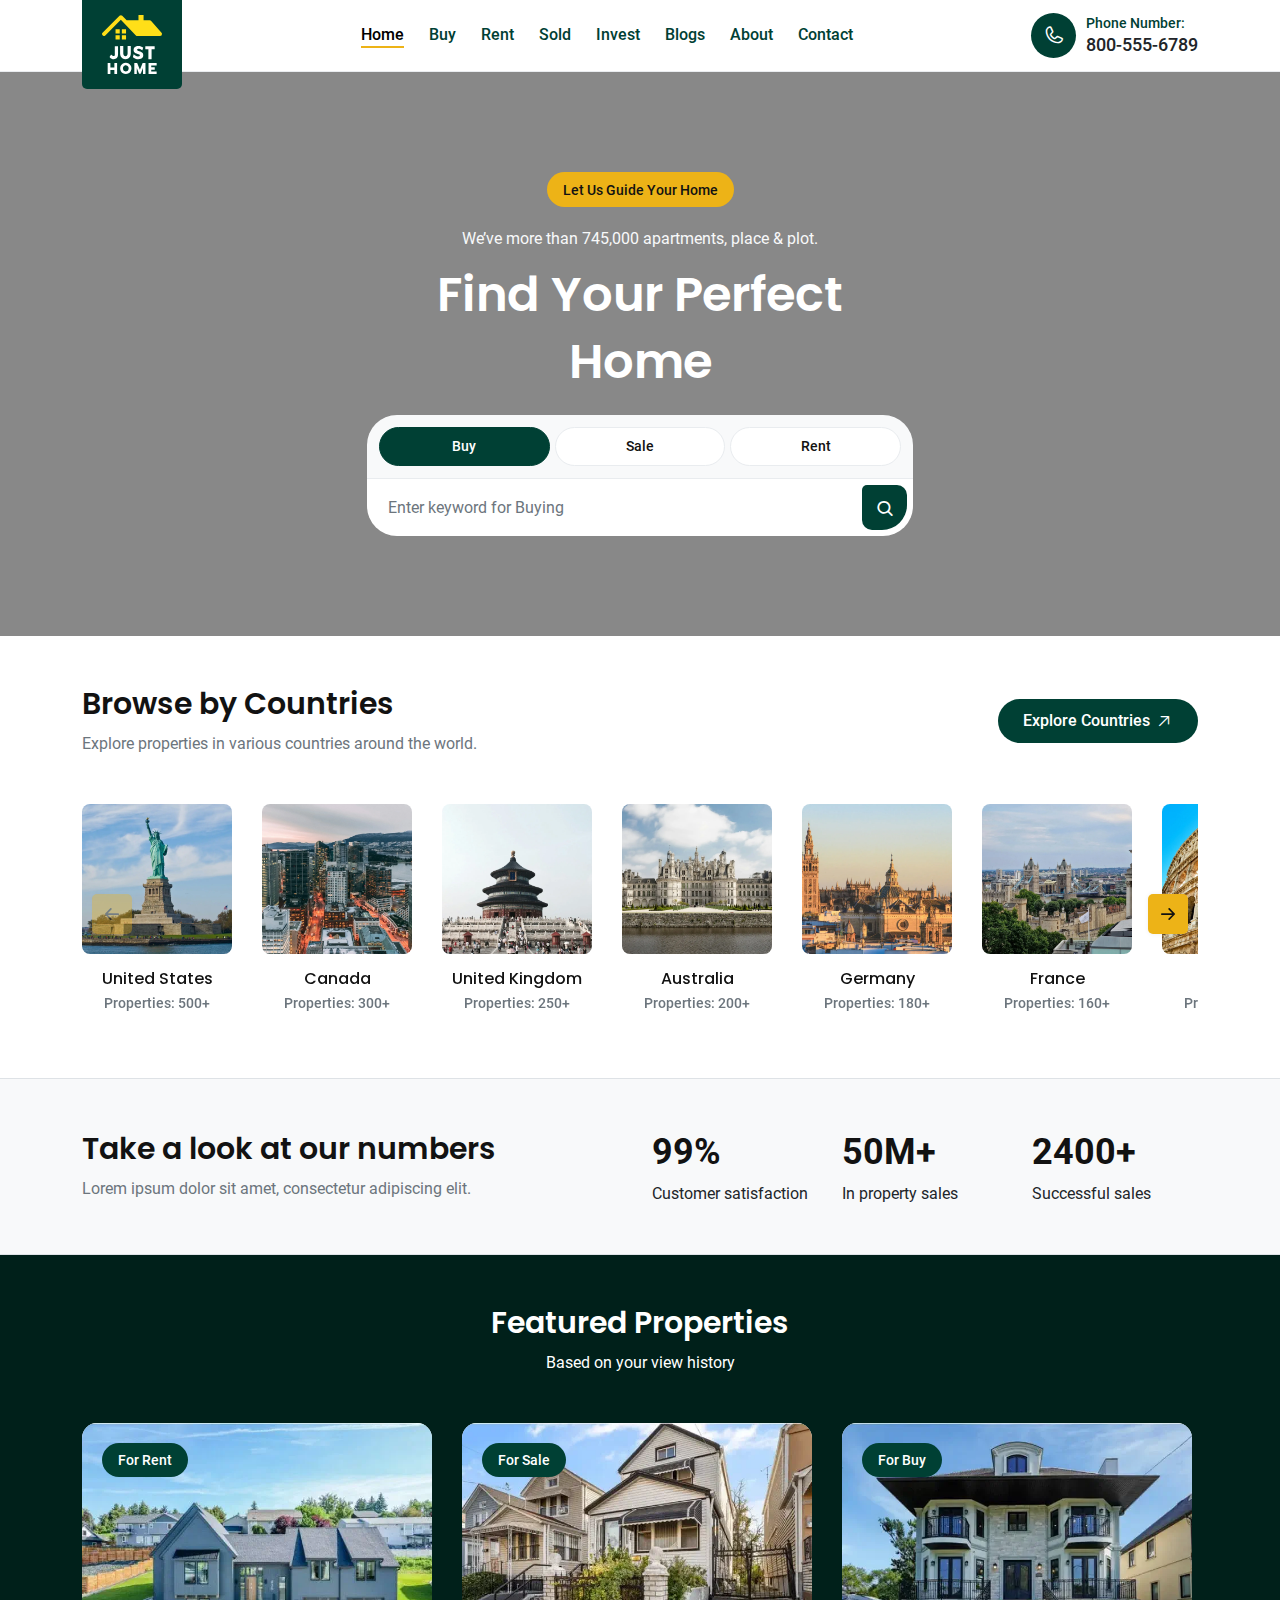
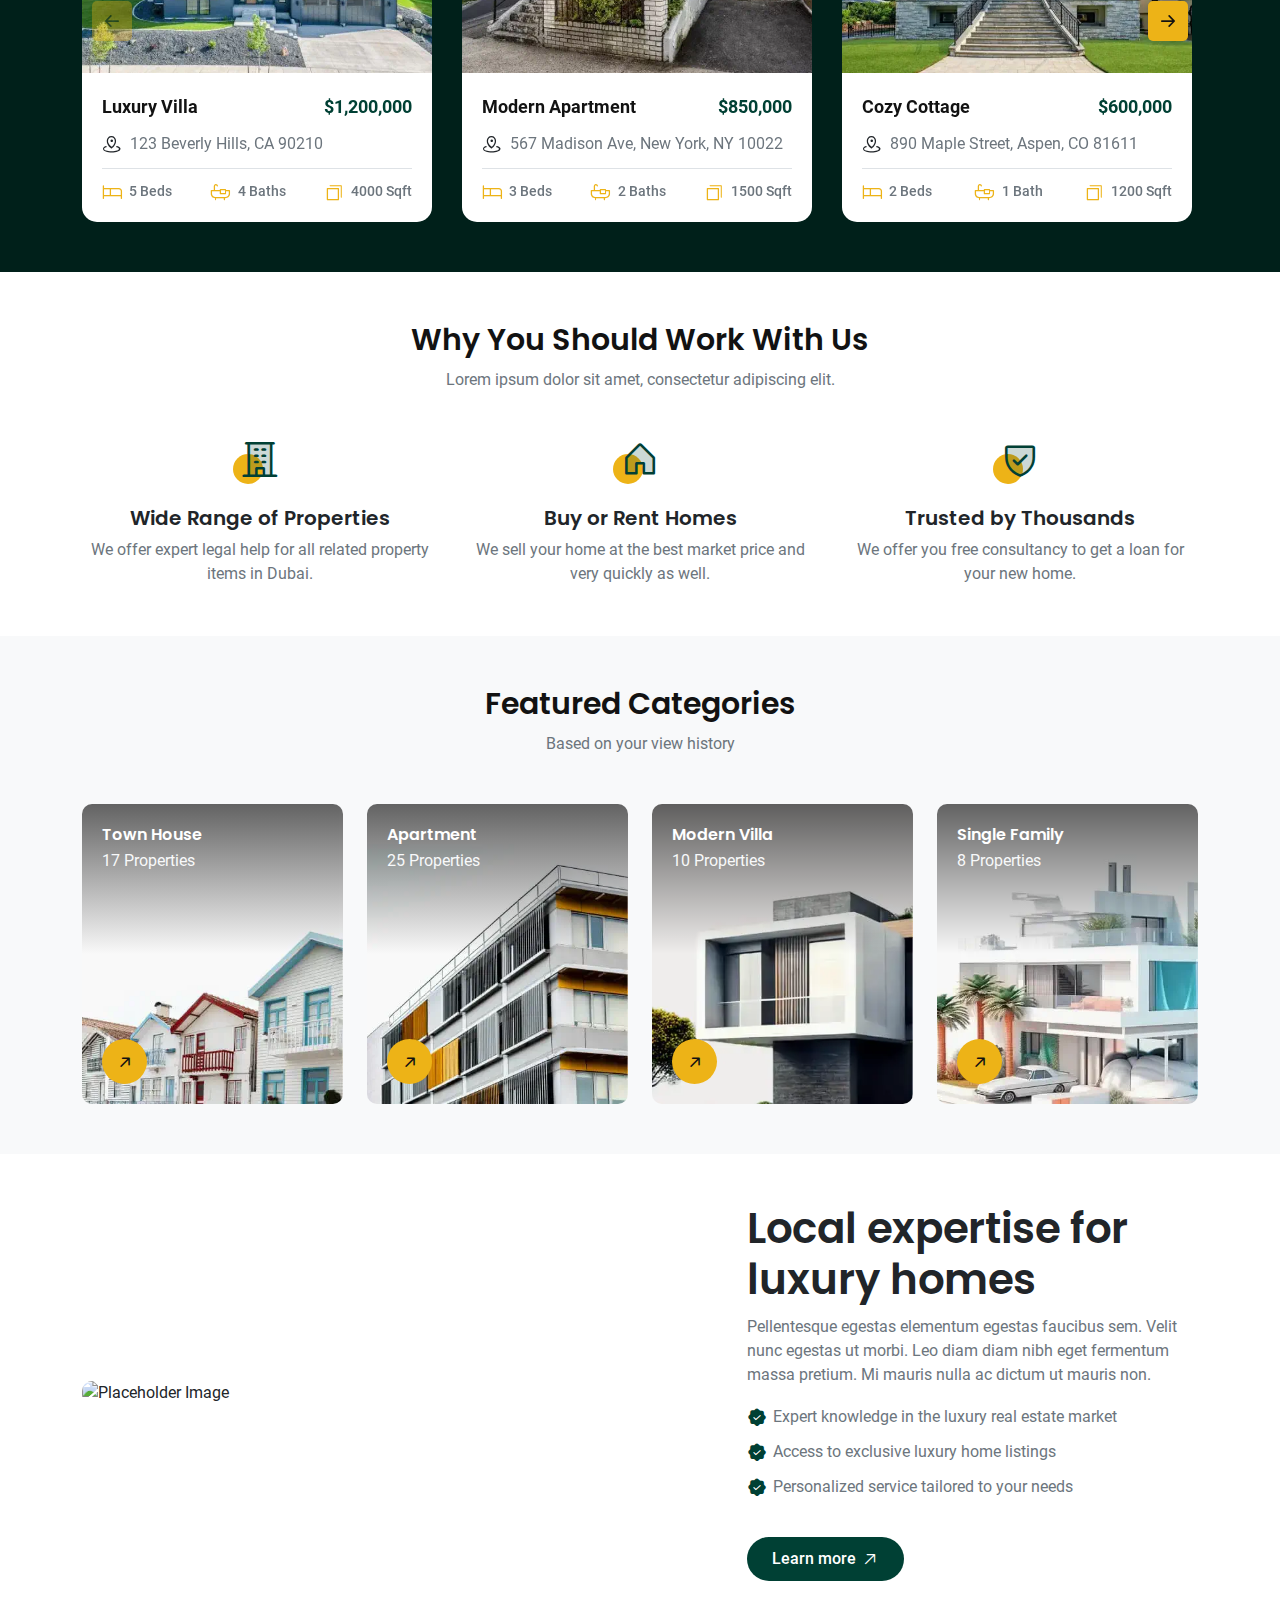
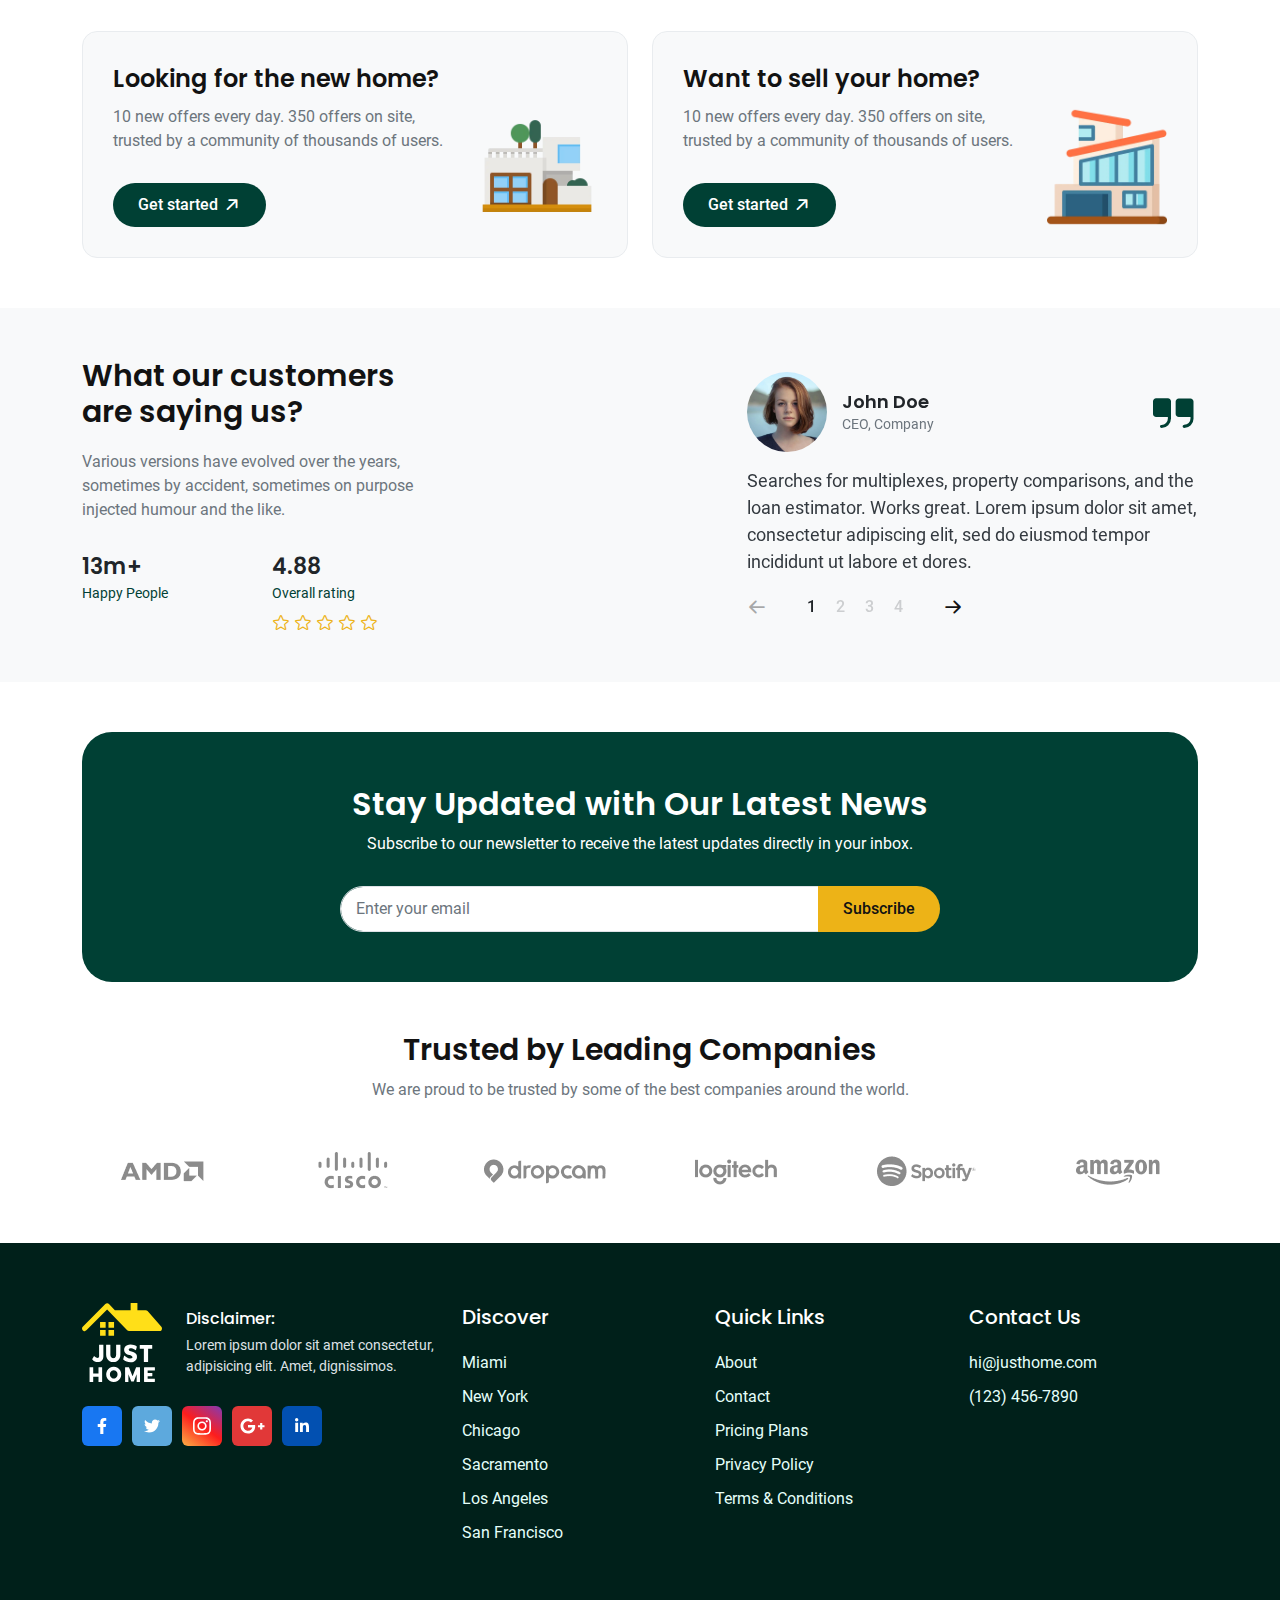
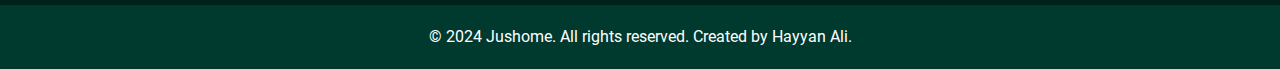
==== commit 5504b834: "Companies Images Opacity 0.5" ====
--- a/index.html
+++ b/index.html
@@ -42,13 +42,13 @@
                 <a class="nav-link active" href="index.html">Home</a>
               </li>
               <li class="nav-item">
-                <a class="nav-link" href="buy.html">Buy</a>
+                <a class="nav-link" href="properties.html">Buy</a>
               </li>
               <li class="nav-item">
-                <a class="nav-link" href="rent.html">Rent</a>
+                <a class="nav-link" href="properties.html">Rent</a>
               </li>
               <li class="nav-item">
-                <a class="nav-link" href="sold.html">Sold</a>
+                <a class="nav-link" href="properties.html">Sold</a>
               </li>
               <li class="nav-item">
                 <a class="nav-link" href="invest.html">Invest</a>
@@ -840,7 +840,25 @@
                   <img src="images/companies/company_5.webp" alt="Company 5">
                 </div>
                 <div class="swiper-slide">
-                  <img src="images/companies/company_6.webp" alt="Company 5">
+                  <img src="images/companies/company_6.webp" alt="Company 6">
+                </div>
+                <div class="swiper-slide">
+                  <img src="images/companies/company_1.webp" alt="Company 1">
+                </div>
+                <div class="swiper-slide">
+                  <img src="images/companies/company_2.webp" alt="Company 2">
+                </div>
+                <div class="swiper-slide">
+                  <img src="images/companies/company_3.webp" alt="Company 3">
+                </div>
+                <div class="swiper-slide">
+                  <img src="images/companies/company_4.webp" alt="Company 4">
+                </div>
+                <div class="swiper-slide">
+                  <img src="images/companies/company_5.webp" alt="Company 5">
+                </div>
+                <div class="swiper-slide">
+                  <img src="images/companies/company_6.webp" alt="Company 6">
                 </div>
               </div>
             </div>
--- a/css/styles.css
+++ b/css/styles.css
@@ -393,10 +393,10 @@
   color: var(--white) !important;
 }
 
-.btn:hover {
+.btn:where(:hover, :focus) {
   translate: 0 -3px;
   color: var(--white) !important;
-  background-color: var(--primary-hover);
+  background-color: var(--primary-hover) !important;
   box-shadow: 0px 15px 15px -17px var(--primary);
 }
 
@@ -724,7 +724,6 @@
   position: relative;
   padding-block: 100px;
 }
-
 
 .hero .row {
   z-index: 1;
@@ -847,6 +846,21 @@
   color: var(--white);
 }
 
+/* banenr */
+.banner_title {
+  color: var(--black);
+  font-weight: var(--weight-semibold);
+  font-size: clamp(30px, 3vw, 36px);
+  margin-bottom: 10px;
+}
+
+.banner_pera {
+  max-width: 600px;
+  margin-inline: auto;
+  color: var(--bs-gray-600);
+  font-size: clamp(14px, 3vw, 16px);
+}
+
 /* contries slider */
 .countries {
   position: relative;
@@ -910,8 +924,6 @@
 }
 
 /* properties */
-.properties_slider {}
-
 .property_card {
   border-radius: 15px;
   overflow: hidden;
@@ -1283,12 +1295,9 @@
 }
 
 /* companies trust */
-.swiper-container {
-  width: 100%;
-  padding-top: 20px;
-  padding-bottom: 20px;
-}
-
+.companies_trust .swiper-wrapper{
+  transition-timing-function: linear;
+}
 .companies_trust .swiper-slide {
   height: unset;
   display: flex;
@@ -1299,8 +1308,7 @@
 .companies_trust .swiper-slide img {
   max-width: 100%;
   height: auto;
-  filter: grayscale(100%);
-  /* Optional: Adds a grayscale effect to the logos */
+  filter: grayscale(100%) opacity(0.5);
   transition: filter 0.3s ease-in-out;
 }
 
@@ -1465,6 +1473,152 @@
   width: 120px;
 }
 
+/* peroperties Page */
+.properties_search {
+  overflow: hidden;
+  border-radius: 10px;
+  border: 1px solid var(--bs-gray-300);
+}
+
+.properties_search :where(input, .btn) {
+  border-radius: 0;
+  border: none;
+}
+
+.properties_search input:focus {
+  border-color: var(--white);
+}
+
+.properties_search .btn {
+  padding: 0 15px;
+  background: var(--white);
+  color: var(--bs-gray-600);
+}
+
+.properties_search .btn:hover {
+  translate: 0;
+  color: var(--primary) !important;
+}
+
+.properties_sort {
+  position: relative;
+}
+
+.properties_sort .btn {
+  background: transparent;
+  padding-inline: 0;
+  color: var(--bs-gray-800);
+  font-size: 14px;
+}
+
+.properties_sort .btn:where(:focus, :hover) {
+  translate: 0 !important;
+  background: transparent !important;
+  color: var(--black) !important;
+  box-shadow: none;
+}
+
+.properties_sort .dropdown-menu {
+  z-index: 99;
+}
+
+.properties_grid .property_card {
+  border: 1px solid var(--bs-gray-300);
+}
+
+.properties_filter_heading {
+  color: var(--black);
+  font-size: clamp(16px, 2vw, 18px);
+  font-weight: var(--weight-semibold);
+}
+
+.properties_filter .form-check-group {
+  display: flex;
+  flex-direction: column;
+  grid-gap: 10px;
+  padding-bottom: 15px;
+}
+
+.properties_filter .form-check {
+  justify-content: space-between;
+}
+
+.properties_filter_item .properties_filter_btn {
+  padding: 0;
+  width: 100%;
+  border-radius: 0;
+  color: var(--black);
+  padding-bottom: 15px;
+  background: transparent;
+  justify-content: space-between;
+}
+
+.properties_filter .row>*:not(:first-child) .properties_filter_btn {
+  padding-top: 15px;
+  border-top: 1px solid var(--bs-gray-200);
+}
+
+.properties_filter_item .properties_filter_btn:where(:hover, :focus, :active) {
+  translate: 0 !important;
+  box-shadow: none !important;
+  color: var(--primary) !important;
+  background: transparent !important;
+}
+
+.properties_filter_item .properties_filter_detail {
+  width: 100%;
+  display: none;
+  border-radius: 0;
+  border: none;
+  box-shadow: none;
+  position: relative !important;
+  bottom: 0 !important;
+  margin: 0 !important;
+  transform: none !important;
+}
+
+.properties_filter .house_type {
+  display: grid;
+  grid-gap: 10px;
+  grid-template-columns: repeat(auto-fill, minmax(100px, 1fr));
+  padding-bottom: 20px;
+}
+
+.properties_house_type {
+  display: flex;
+  flex-direction: column;
+  grid-gap: 10px;
+  align-items: center;
+  padding: 10px;
+  border: 1px solid var(--bs-gray-200);
+  border-radius: 10px;
+  cursor: pointer;
+}
+
+.properties_house_type input {
+  display: none;
+}
+
+.properties_house_type:has(input[type="checkbox"]:checked) {
+  background: var(--primary-hover);
+}
+
+.properties_house_type:has(input[type="checkbox"]:checked) .properties_house_type_title {
+  color: var(--white);
+}
+
+.properties_house_type_img {
+  height: 60px;
+  width: 60px;
+}
+
+.properties_house_type_title {
+  text-align: center;
+  font-weight: var(--weight-medium);
+  font-size: 14px;
+  text-transform: capitalize;
+}
+
 /* responsive */
 @media (max-width: 992px) {
   .navbar-collapse .nav-link {
